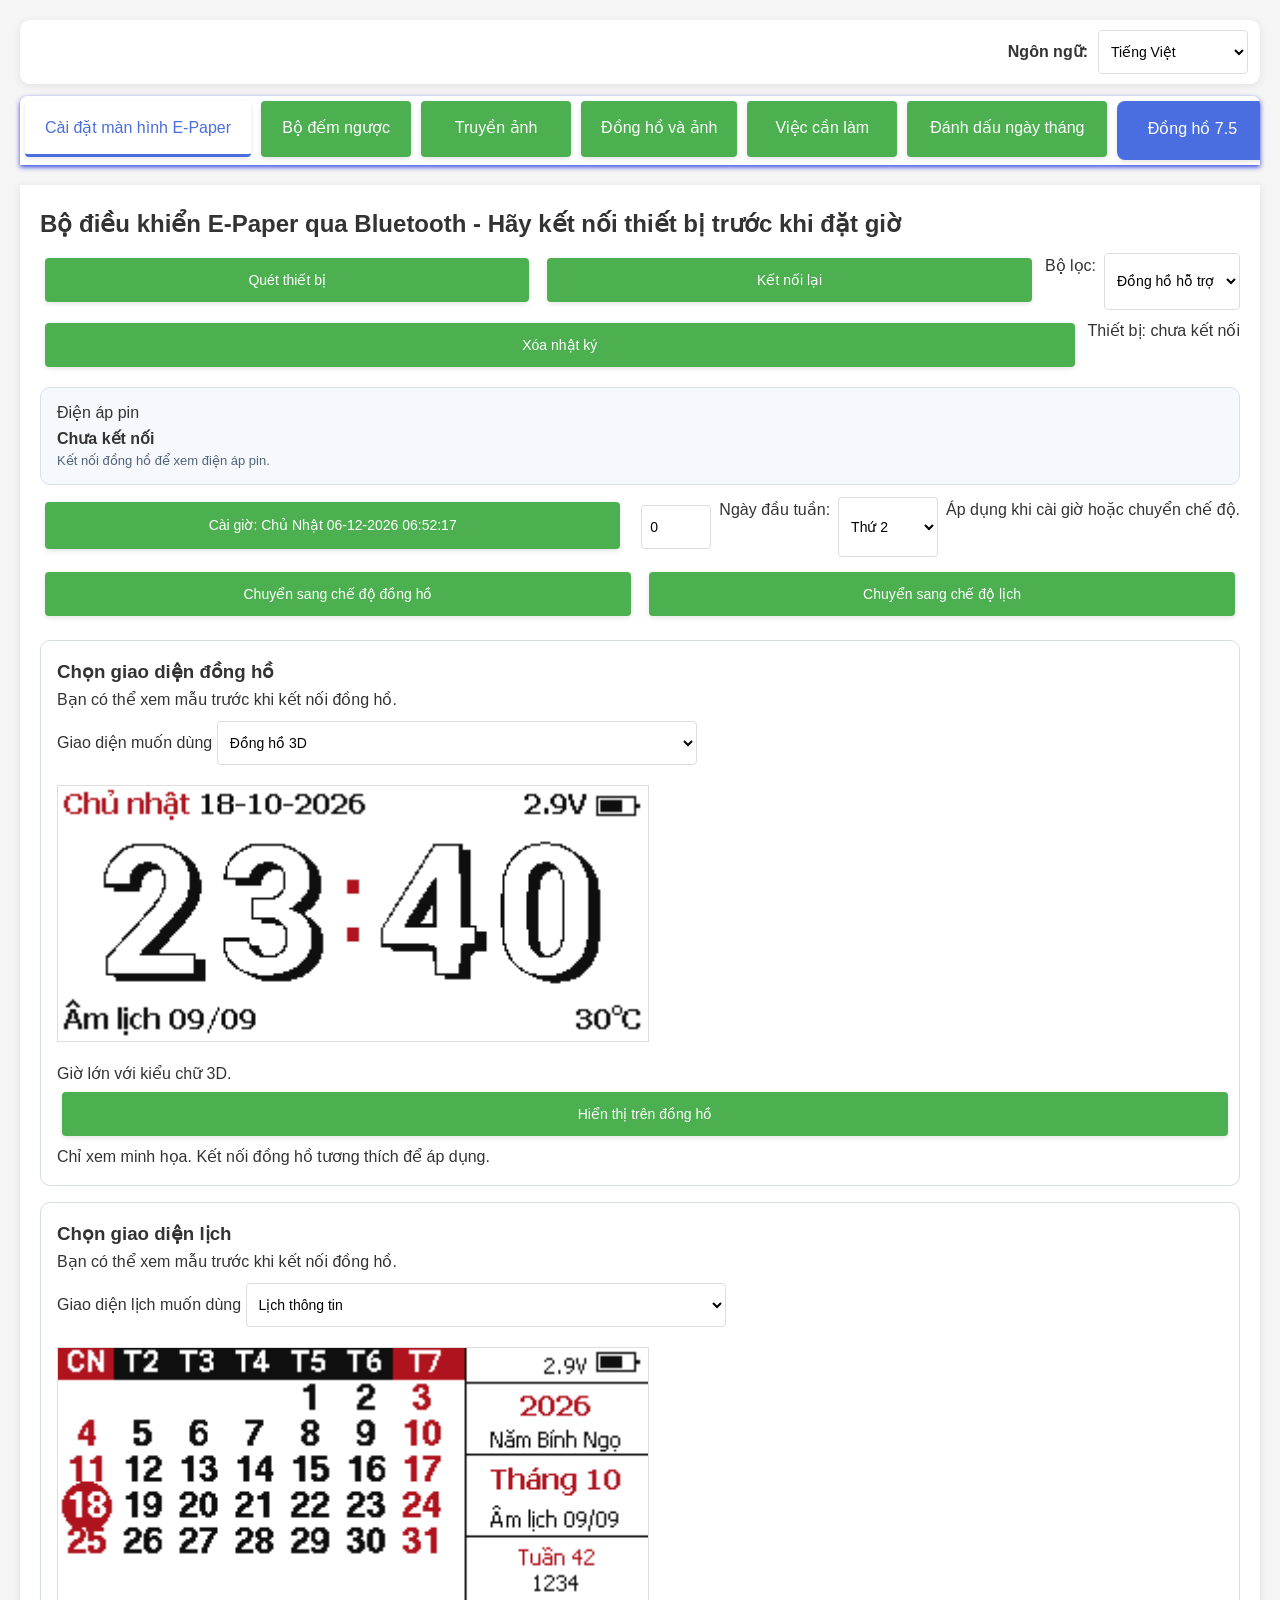
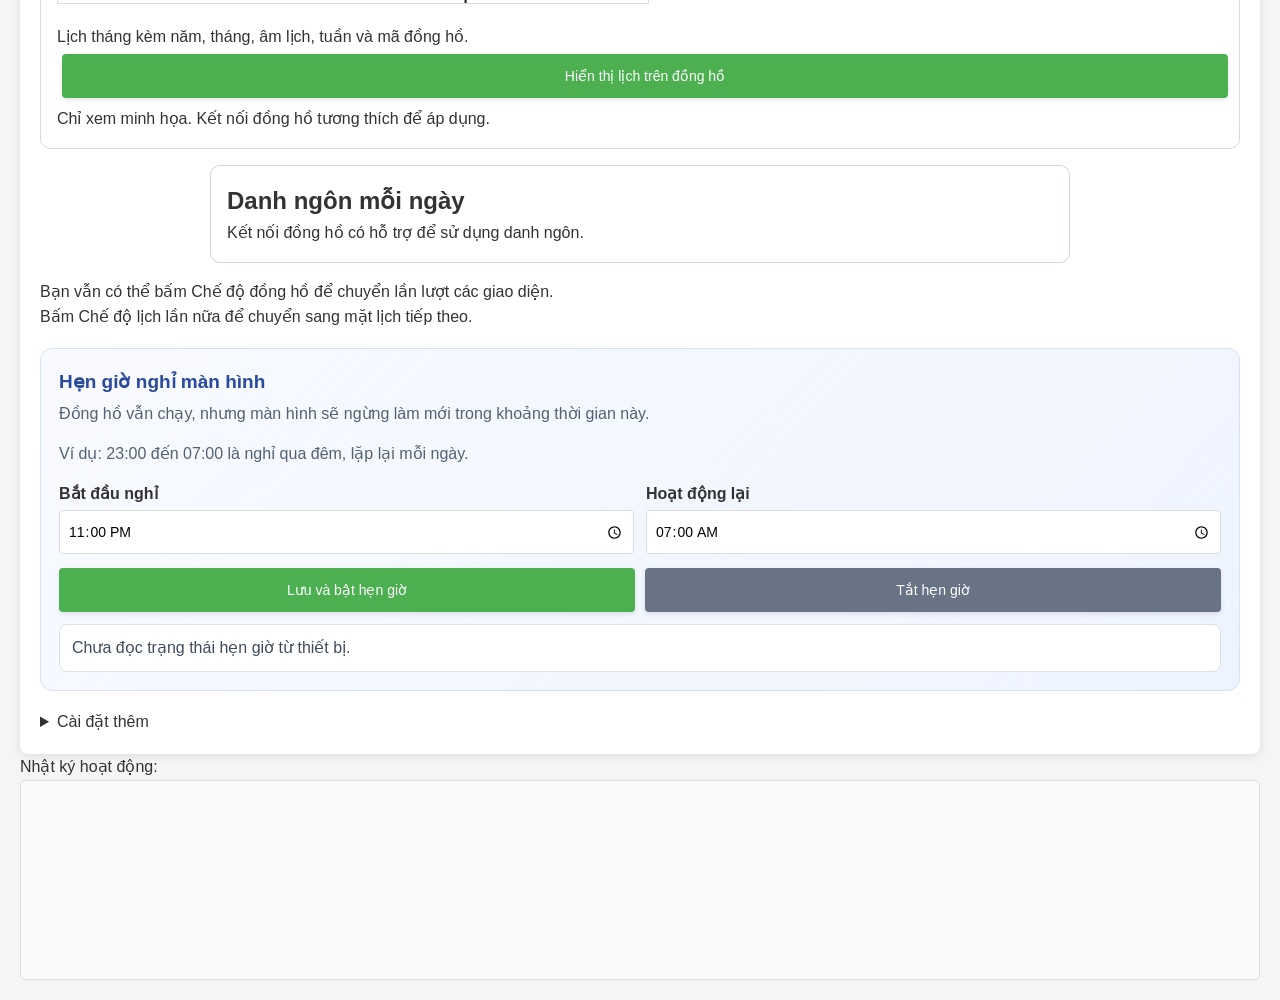
==== index.html @ 5a9c43d0 "Add files via upload" ====
<!DOCTYPE html>
<html lang="vi">
<head>
    <meta charset="utf-8">
    <meta http-equiv="content-type" content="text/html; charset=utf-8">
    <meta name="viewport" content="width=device-width, initial-scale=1">
    <meta name="description" content="Kết nối và cài đặt đồng hồ mực điện tử: giờ, lịch, ảnh, ngày đánh dấu và cập nhật phần mềm.">
    <title>Thẻ mực điện tử - Điều khiển Bluetooth</title>
    <style>
        /* Base style reset */
        * {
            box-sizing: border-box;
            margin: 0;
            padding: 0;
        }

        [hidden] {
            display: none !important;
        }

        body {
            font-family: -apple-system, BlinkMacSystemFont, "Segoe UI", Roboto, Helvetica, Arial, sans-serif;
            line-height: 1.6;
            color: #333;
            background-color: #f5f5f5;
            padding: 10px;
            max-width: 100%;
            overflow-x: hidden;
        }

        /* Tab styles */
        .tabs-container {
            margin-bottom: 20px;
        }

        .tab-buttons {
            display: flex;
            background-color: #fff;
            border-radius: 8px 8px 0 0;
            overflow-x: auto;
            overflow-y: hidden;
            box-shadow: 0 2px 5px hwb(234 5% 13% / 0.843);
            scrollbar-width: thin;
        }

        .tab-button {
            flex: 0 0 auto;
            width: auto;
            padding: 15px 20px;
            text-align: center;
          
            border: none;
            border-bottom: 3px solid transparent;
            font-size: 16px;
            font-weight: 500;
            cursor: pointer;
            transition: all 0.3s;
            white-space: nowrap;
            min-width: 150px;
        }

        .tab-button:hover {
            background-color: #e0e0e0;
        }

        .clock75-direct-link {
            display: inline-flex;
            align-items: center;
            justify-content: center;
            text-decoration: none;
            background-color: #4a6ee0;
            color: white;
            margin: 5px;
            border-radius: 8px;
            min-height: 44px;
            box-sizing: border-box;
            box-shadow: 0 2px 5px rgba(0,0,0,0.1);
        }

        .clock75-direct-link:hover,
        .clock75-direct-link:focus-visible {
            background-color: #3a5ecf;
            color: white;
        }

        .tab-button.active {
            background-color: #fff;
            border-bottom: 3px solid #4a6ee0;
            color: #4a6ee0;
        }

        .tab-content {
            display: none;
            background-color: white;
            border-radius: 0 0 8px 8px;
            padding: 20px;
            box-shadow: 0 2px 8px rgba(0,0,0,0.1);
            animation: fadeIn 0.3s ease-in;
        }

        .tab-content.active {
            display: block;
        }

        @keyframes fadeIn {
            from { opacity: 0; }
            to { opacity: 1; }
        }

        /* Button style optimization */
        button {
            background-color: #4a6ee0;
            color: white;
            border: none;
            padding: 12px 16px;
            margin: 5px;
            border-radius: 8px;
            font-size: 16px;
            font-weight: 500;
            cursor: pointer;
            transition: all 0.2s;
            min-height: 44px; /* Touch friendly */
            flex: 1 1 auto;
            box-shadow: 0 2px 5px rgba(0,0,0,0.1);
        }

        button:hover {
            background-color: #3a5ecf;
            transform: translateY(-2px);
        }

        button:active {
            transform: translateY(0);
        }

        /* Button group layout */
        .button-group {
            max-width: 100%;
            min-width: 100%;
            display: flex;
            flex-wrap: wrap;
            margin: 10px 0;
            gap: 8px;
        }

        .button-group button {
            flex: 1 1 calc(50% - 10px);
            min-width: 120px;
        }

        .sleep-panel {
            margin: 18px 0;
            padding: 18px;
            border: 1px solid #d7e0f5;
            border-radius: 12px;
            background: linear-gradient(135deg, #f8faff 0%, #eef4ff 100%);
        }

        .sleep-panel h3 {
            margin-bottom: 4px;
            color: #294b9b;
            font-size: 19px;
        }

        .sleep-panel > p {
            margin-bottom: 14px;
            color: #526174;
        }

        .sleep-time-grid {
            display: grid;
            grid-template-columns: repeat(2, minmax(160px, 1fr));
            gap: 12px;
        }

        .sleep-time-grid label {
            display: flex;
            flex-direction: column;
            gap: 4px;
            font-weight: 600;
        }

        .sleep-time-grid input[type="time"],
        .sleep-time-grid select {
            margin: 0;
        }

        .sleep-capability-note {
            margin: 12px 0 0;
            padding: 10px 12px;
            border: 1px solid #e4bd68;
            border-radius: 8px;
            background: #fff8e7;
            color: #72500b;
            font-weight: 600;
        }

        .sleep-actions {
            display: grid;
            grid-template-columns: repeat(2, minmax(160px, 1fr));
            gap: 10px;
            margin-top: 14px;
        }

        .sleep-actions button {
            width: 100%;
            margin: 0;
        }

        .sleep-disable-button {
            background-color: #687386;
        }

        .sleep-disable-button:hover {
            background-color: #566071;
        }

        .sleep-status {
            margin-top: 12px;
            padding: 10px 12px;
            border-radius: 8px;
            background: #ffffff;
            border: 1px solid #dce3ee;
            color: #3f4b5c;
            font-weight: 500;
        }

        .sleep-status.success {
            border-color: #8bc99a;
            background: #eefaf1;
            color: #206b32;
        }

        .sleep-status.error {
            border-color: #e3a3a3;
            background: #fff2f2;
            color: #9a2929;
        }

        /* Form element optimization */
        input, select {
            width: 100%;
            padding: 12px;
            margin: 8px 0;
            border: 1px solid #ddd;
            border-radius: 8px;
            font-size: 16px;
            background-color: white;
            min-height: 44px; /* Touch friendly */
        }

        input[type="number"] {
            width: auto;
            min-width: 70px;
        }

        /* Main content area */
        .input-section, .preview-section {
            background-color: white;
            padding: 15px;
            border-radius: 10px;
            box-shadow: 0 2px 8px rgba(0,0,0,0.1);
        }

        .section-title {
            font-size: 18px;
            font-weight: 600;
            margin-bottom: 15px;
            display: flex;
            align-items: center;
            gap: 8px;
        }

        .input-group {
            margin-bottom: 15px;
        }

        .input-group label {
            display: block;
            margin-bottom: 5px;
            font-weight: 500;
        }

        /* Canvas area optimization */
        #canvas-box {
            position: relative;
            width: 100%;
            margin: 15px 0;
        }

        #canvas {
            width: auto;
            max-width: 800px;
             min-width: 600px;
            height: auto;
            border: 2px solid #ddd;
            border-radius: 8px;
            background-color: white;
            touch-action: manipulation;
            display: block;
            margin: 0 auto; /* Key - horizontal centering */
        }

        .log-box {
            margin-top: 15px;
        }
        
        #log {
            height: 200px;
            overflow-y: auto;
            background-color: #f9f9f9;
            border: 1px solid #ddd;
            border-radius: 5px;
            padding: 10px;
            font-family: monospace;
            font-size: 12px;
        }

        /* Image adjustment control area */
        .image-adjustments {
           max-width: 100%;
            min-width: 100%;
            background-color: white;
            padding: 15px;
            border-radius: 10px;
            margin: 10px 0;
            box-shadow: 0 2px 8px rgba(0,0,0,0.1);
        }

      .preview-container {
    display: flex;
    flex-direction: column;
    align-items: center;
    gap: 10px;
    width: 100%;
}

.preview-canvas-wrapper {
    width: 90%;
    max-width: 800px;
    margin: 0 auto;
    text-align: center;
}

#previewCanvas {
    width: 100%;
    height: auto;
    display: inline-block;
    border: 1px solid #ddd;
    border-radius: 8px;
    background-color: white;
    box-shadow: 0 2px 5px rgba(0,0,0,0.1);
}
  .canvas-container {
            background: white;
            width:  auto;
            border: 2px solid #494747;
            min-width:  auto;
            max-width:  auto;
            min-height: auto;
            max-height: auto;
            padding: 10px;
            border-radius: 8px;
            box-shadow: 0 2px 8px rgba(0,0,0,0.1);
        }
        /* Responsive design */
        @media (min-width: 768px) {
            .main-content {
                flex-direction: row;
            }
            
            .input-section {
                flex: 1;
            }
            
            .preview-section {
                flex: 1;
            }
            
            .button-group button {
                flex: 1 1 calc(33.333% - 10px);
            }
        }

        @media (max-width: 480px) {
            body {
                padding: 5px;
            }
            
            button {
                padding: 10px 12px;
                font-size: 14px;
            }
            
            .button-group button {
                flex: 1 1 100%;
            }
            
            .tab-button {
                padding: 10px 5px;
                font-size: 14px;
            }

            .sleep-time-grid,
            .sleep-actions {
                grid-template-columns: 1fr;
            }
        }

        /* Special button styles */
        #generateBtn {
            background-color: #28a745;
        }

        #generateBtn:hover {
            background-color: #218838;
        }

        .copy-btn {
            background-color: #6c757d;
        }

        .copy-btn:hover {
            background-color: #5a6268;
        }

        /* Element designer module styles */
        .editor-container {
            display: flex;
            gap: 20px;
            max-width: 100%;
            margin: 0 auto;
        }
        .control-panel {
            width: 280px;
            background: white;
            padding: 15px;
            border-radius: 8px;
            box-shadow: 0 2px 8px rgba(0,0,0,0.1);
            overflow-y: auto;
            max-height: 600px;
        }
        .canvas-container {
            flex: 1;
            background: white;
            padding: 10px;
            border-radius: 8px;
            box-shadow: 0 2px 8px rgba(0,0,0,0.1);
        }
        #canvas-editor {
            width: 100%;
            height: 400px;
            border: 1px solid #ccc;
            background-color: white;
            touch-action: none;
        }
        .control-group {
            margin-bottom: 15px;
            padding-bottom: 10px;
            border-bottom: 1px solid #eee;
        }
        .control-group:last-child {
            border-bottom: none;
        }
        .control-group h3 {
            font-size: 16px;
            margin-bottom: 8px;
            color: #333;
        }
        .sleep-confirm-overlay[hidden] { display: none; }
        .sleep-confirm-overlay {
            position: fixed; inset: 0; z-index: 10000;
            display: flex; align-items: center; justify-content: center;
            padding: 18px; background: rgba(15, 23, 42, 0.55);
        }
        .sleep-confirm-card {
            box-sizing: border-box; width: 100%; max-width: 380px;
            padding: 24px; border-radius: 14px; background: #fff;
            color: #1f2937; box-shadow: 0 16px 48px rgba(0, 0, 0, 0.25);
        }
        .sleep-confirm-card h3 { margin: 0 0 16px; }
        .sleep-confirm-time { display: flex; justify-content: space-between; margin: 12px 0; }
        .sleep-confirm-time strong { font-size: 24px; font-variant-numeric: tabular-nums; }
        .sleep-confirm-actions { display: flex; gap: 10px; margin-top: 20px; }
        .sleep-confirm-actions button { flex: 1; margin: 0; min-height: 44px; }
        #sleep-confirm-cancel { background: #64748b; }
    </style>

<style>
        * {
            margin: 0;
            padding: 0;
            box-sizing: border-box;
            font-family: Arial, sans-serif;
        }
        body {
            padding: 20px;
            background-color: #f5f5f5;
        }
        .editor-container {
            display: flex;
            gap: 20px;
            max-width: 900px;
            margin: 0 auto;
        }
        .control-panel {
            width: 280px;
            background: white;
            padding: 15px;
            border-radius: 8px;
            box-shadow: 0 2px 8px rgba(0,0,0,0.1);
            overflow-y: auto;
            max-height: 600px;
        }
        .canvas-container {
            background: white;
            padding: 10px;
            border-radius: 8px;
            box-shadow: 0 2px 8px rgba(0,0,0,0.1);
        }
       
        .control-group {
            margin-bottom: 15px;
            padding-bottom: 10px;
            border-bottom: 1px solid #eee;
        }
        .control-group:last-child {
            border-bottom: none;
        }
        .control-group h3 {
            font-size: 16px;
            margin-bottom: 8px;
            color: #333;
        }
        button, select, input, textarea {
            width: 100%;
            padding: 8px;
            margin-bottom: 8px;
            border: 1px solid #ddd;
            border-radius: 4px;
            font-size: 14px;
        }
        textarea {
            height: 60px;
            resize: none;
        }
        button {
            background-color: #4CAF50;
            color: white;
            border: none;
            cursor: pointer;
            transition: background-color 0.3s;
        }
        button:hover {
            background-color: #45a049;
        }
        button.secondary {
            background-color: #2196F3;
        }
        button.secondary:hover {
            background-color: #1976D2;
        }
        button.danger {
            background-color: #f44336;
        }
        button.danger:hover {
            background-color: #d32f2f;
        }
        .color-palette {
            display: flex;
            flex-wrap: wrap;
            gap: 5px;
            margin-bottom: 10px;
        }
        .color-option {
            width: 25px;
            height: 25px;
            border-radius: 50%;
            cursor: pointer;
            border: 2px solid transparent;
            transition: transform 0.2s;
        }
        .color-option:hover {
            transform: scale(1.1);
        }
        .color-option.selected {
            border-color: #333;
            transform: scale(1.1);
        }
        .position-controls {
            display: flex;
            gap: 5px;
        }
        .position-controls button {
            flex: 1;
            padding: 5px;
        }
        /* Background/image template preview */
        .template-preview {
            display: flex;
            flex-wrap: wrap;
            gap: 8px;
            margin-top: 8px;
            margin-bottom: 8px;
        }
        .template-item {
            width: 50px;
            height: 40px;
            border: 2px solid transparent;
            border-radius: 4px;
            cursor: pointer;
            overflow: hidden;
            position: relative;
            transition: transform 0.2s;
        }
        .template-item:hover {
            transform: scale(1.05);
        }
        .template-item.selected {
            border-color: #4CAF50;
        }
        .template-item img {
            width: 100%;
            height: 100%;
            object-fit: contain;
        }
        /* Text style controls */
        .text-style {
            display: flex;
            gap: 5px;
            margin-bottom: 8px;
        }
        .text-style button {
            padding: 4px;
            flex: 1;
            margin-bottom: 0;
        }
        /* Upload button styles */
        .upload-btn {
            position: relative;
            overflow: hidden;
        }
        .upload-btn input {
            position: absolute;
            top: 0;
            left: 0;
            width: 100%;
            height: 100%;
            opacity: 0;
            cursor: pointer;
        }
        /* Preview delete button */
        .preview-remove {
            position: absolute;
            top: 2px;
            right: 2px;
            width: 16px;
            height: 16px;
            background: rgba(255,0,0,0.8);
            color: white;
            border-radius: 50%;
            font-size: 10px;
            display: flex;
            align-items: center;
            justify-content: center;
            cursor: pointer;
            display: none;
            z-index: 10;
        }
        .template-item:hover .preview-remove {
            display: flex;
        }
        /* Size adjustment controls */
        .size-controls {
            margin-top: 8px;
            display: none;
        }
        .size-controls.show {
            display: block;
        }
        .size-inputs {
            display: flex;
            gap: 8px;
            margin-bottom: 8px;
        }
        .size-inputs input {
            flex: 1;
            padding: 6px;
        }
        /* QR code generation controls */
        .qrcode-controls {
            margin-top: 10px;
            padding-top: 10px;
            border-top: 1px solid #eee;
        }
        .qrcode-controls textarea {
            height: 80px;
            margin-bottom: 8px;
        }
        /* Element action buttons */
        .element-actions {
            display: flex;
            gap: 5px;
            margin-bottom: 8px;
        }
        .element-actions button {
            flex: 1;
            padding: 6px;
            font-size: 12px;
        }
        /* Shape parameter controls */
        .shape-params {
            display: none;
            gap: 5px;
            margin-bottom: 8px;
        }
        .shape-params.show {
            display: flex;
        }
        .shape-params input {
            flex: 1;
            padding: 6px;
        }
        .icon-preview {
            font-size: 24px;
            text-align: center;
            margin: 5px 0;
        }
        /* Icon asset container */
        .icon-materials-container {
            max-height: 200px;
            overflow-y: auto;
            padding: 5px;
            border: 1px solid #eee;
            border-radius: 4px;
            margin-bottom: 10px;
        }
        /* Rotation controls */
        .rotate-controls {
            display: flex;
            align-items: center;
            gap: 8px;
            margin-bottom: 8px;
        }
        .rotate-controls input {
            flex: 2;
        }
        .rotate-controls button {
            flex: 1;
        }
        /* Background color selection */
        .bg-color-selector {
            display: flex;
            align-items: center;
            gap: 8px;
            margin-bottom: 8px;
        }
        .bg-color-picker {
            width: 40px;
            height: 30px;
            border: 1px solid #ddd;
            border-radius: 4px;
            cursor: pointer;
            padding: 2px;
        }
        .bg-color-value {
            flex: 1;
            font-size: 12px;
        }
        /* Local image icon */
        .local-image-btn {
            background-color: #9c27b0;
        }
        .local-image-btn:hover {
            background-color: #7b1fa2;
        }

        .language-toolbar {
            display: flex;
            justify-content: flex-end;
            align-items: center;
            gap: 10px;
            margin-bottom: 12px;
            padding: 10px 12px;
            background: #ffffff;
            border-radius: 10px;
            box-shadow: 0 2px 8px rgba(0,0,0,0.08);
        }

        .language-toolbar label {
            font-weight: 600;
            color: #333;
            white-space: nowrap;
        }

        .language-toolbar select {
            width: auto;
            min-width: 150px;
            margin: 0;
        }

        .quick-editor-tools {
            margin: 12px 0;
            padding: 10px;
            border: 1px solid #d8dde5;
            border-radius: 8px;
            background: #f8fafc;
        }

        .quick-tool-buttons,
        .quick-tool-options {
            display: flex;
            align-items: center;
            flex-wrap: wrap;
            gap: 7px;
        }

        .quick-tool-button {
            width: 38px;
            height: 38px;
            padding: 0;
            display: inline-flex;
            align-items: center;
            justify-content: center;
            border: 1px solid #cfd6df;
            border-radius: 5px;
            background: #fff;
            color: #111827;
            font-size: 20px;
            cursor: pointer;
        }

        .quick-tool-button:hover {
            background: #eef2f7;
        }

        .quick-tool-button.active {
            color: #fff;
            background: #2563eb;
            border-color: #1d4ed8;
        }

        .quick-tool-button:disabled {
            opacity: 0.4;
            cursor: default;
        }

        .quick-tool-options {
            margin-top: 9px;
            padding-top: 9px;
            border-top: 1px solid #d8dde5;
        }

        .quick-tool-options[hidden] {
            display: none;
        }

        .quick-tool-options input,
        .quick-tool-options select,
        .quick-tool-options textarea {
            width: auto;
            margin: 0;
        }

        .quick-tool-options textarea {
            min-width: 220px;
        }

        #quick-editor-status,
        #clock-quick-editor-status {
            margin-top: 8px;
            color: #475569;
            font-size: 13px;
        }

        #canvas.quick-editor-active,
        #clock-image-canvas.quick-editor-active {
            cursor: crosshair;
            touch-action: none;
        }

        #tab-dfu {
            max-width: 760px;
            margin: 0 auto;
        }

        .dfu-card {
            padding: 18px;
            border: 1px solid #dbe3ec;
            border-radius: 12px;
            background: #fff;
        }

        .dfu-card h3 {
            margin-bottom: 8px;
            color: #1f2937;
        }

        .dfu-note,
        .dfu-warning {
            margin: 12px 0;
            padding: 11px 13px;
            border-radius: 9px;
        }

        .dfu-note {
            color: #1e3a5f;
            background: #eaf3ff;
            border: 1px solid #b9d7ff;
        }

        .dfu-warning {
            color: #7c2d12;
            background: #fff7ed;
            border: 1px solid #fdba74;
        }

        .dfu-file-row {
            display: grid;
            gap: 8px;
            margin: 14px 0;
        }

        #dfu-file {
            width: 100%;
            padding: 10px;
            border: 1px solid #cbd5e1;
            border-radius: 8px;
            background: #f8fafc;
        }

        #dfu-package-info,
        #dfu-status {
            min-height: 24px;
            overflow-wrap: anywhere;
        }

        #dfu-progress {
            width: 100%;
            height: 20px;
            margin: 12px 0 5px;
        }

        #dfu-start-button {
            width: 100%;
            min-height: 48px;
            margin: 5px 0;
            font-size: 16px;
            font-weight: 700;
        }

        .dfu-secondary-actions {
            display: grid;
            grid-template-columns: repeat(2, minmax(0, 1fr));
            gap: 10px;
            margin-top: 8px;
        }

        .dfu-secondary-actions button {
            width: 100%;
            min-height: 44px;
            margin: 0;
            background: #64748b;
        }

        @media (max-width: 560px) {
            .dfu-secondary-actions {
                grid-template-columns: 1fr;
            }
        }

        #dfu-log {
            width: 100%;
            min-height: 130px;
            margin-top: 8px;
            padding: 10px;
            border: 1px solid #cbd5e1;
            border-radius: 8px;
            color: #334155;
            background: #f8fafc;
            resize: vertical;
        }
    </style>

    <!-- dithering.js not in repo -->
    <!-- utils.js not in repo -->
</head>

<body>
    <div class="language-toolbar">
        <label for="language-selector">Language:</label>
        <select id="language-selector" aria-label="Language selector">
            <option value="vi">Tiếng Việt</option>
            <option value="en">English</option>
        </select>
    </div>

    <script src="website-en-1.js?v=904fa24bcf58"></script>
    <script src="website-en-2.js?v=912dc4029ee7"></script>
    <script src="website-en-3.js?v=34d64829e8a5"></script>
    <script src="website-en-clock-album.js?v=6165-75-albums"></script>
    <script src="website-i18n.js?v=61.80"></script>
    <script src="clock-image-processing.js?v=5.9.7"></script>
    <script src="shared-battery.js?v=5.9.7"></script>
    <script>
        const APP_TRANSLATIONS = {
            vi: {
                "E-Paper Tag - Bluetooth Controller": "Thẻ mực điện tử - Điều khiển Bluetooth",
                "Language selector": "Bộ chọn ngôn ngữ",
                "Language:": "Ngôn ngữ:",
                "E-Paper Settings": "Cài đặt màn hình E-Paper",
                "Battery voltage": "Điện áp pin",
                "Not connected": "Chưa kết nối",
                "Not reported by this clock.": "Đồng hồ chưa gửi điện áp.",
                "Voltage appears when the clock sends a measurement.": "Điện áp sẽ hiện khi đồng hồ gửi số đo.",
                "Measured by the connected clock.": "Số đo do đồng hồ đang kết nối gửi về.",
                "Connect a clock to view its battery voltage.": "Kết nối đồng hồ để xem điện áp pin.",
                "Countdown Module": "Bộ đếm ngược",
                "Image Transfer": "Truyền ảnh",
                "Template Designer": "Thiết kế mẫu",
                "E-Paper Bluetooth Controller - Connect device first before setting clock": "Bộ điều khiển E-Paper qua Bluetooth - Hãy kết nối thiết bị trước khi đặt giờ",
                "Scan Devices": "Quét thiết bị",
                "Reconnect": "Kết nối lại",
                "Clear Logs": "Xóa nhật ký",
                "Device: not connected": "Thiết bị: chưa kết nối",
                "Set Time:": "Cài giờ:",
                "Switch to Clock Mode": "Chuyển sang chế độ đồng hồ",
                "Switch to Calendar Mode": "Chuyển sang chế độ lịch",
                "Toggle Clock Color": "Đổi màu đồng hồ",
                "Set Image Mode": "Chuyển sang chế độ ảnh",
                "Toggle B&W Color Inversion": "Đảo màu đen/trắng",
                "Rotate Screen 180 deg": "Xoay màn hình 180 độ",
                "Set Partial Refresh Calibration (also command input)": "Cài hiệu chỉnh làm mới cục bộ (kiêm ô nhập lệnh)",
                "(No response? Click) Refresh": "(Không phản hồi? Bấm) Làm mới",
                "Send AA": "Gửi AA",
                "Send AB": "Gửi AB",
                "Start Hour:": "Giờ bắt đầu:",
                "End Hour:": "Giờ kết thúc:",
                "Enable Sleep (no refresh during white screen interval)": "Bật ngủ (không làm mới trong khoảng màn hình trắng)",
                "Disable Sleep (screen refreshes during white screen hours)Power Save + Repair)": "Tắt ngủ (màn hình vẫn làm mới trong giờ màn hình trắng - tiết kiệm pin + sửa lỗi)",
                "Screen sleep schedule": "Hẹn giờ nghỉ màn hình",
                "The clock keeps running, but the display stops refreshing during this period.": "Đồng hồ vẫn chạy, nhưng màn hình sẽ ngừng làm mới trong khoảng thời gian này.",
                "Sleep from": "Bắt đầu nghỉ",
                "Wake at": "Hoạt động lại",
                "Save and enable": "Lưu và bật hẹn giờ",
                "Confirm sleep schedule": "Xác nhận hẹn giờ",
                "Sleep time": "Giờ nghỉ",
                "Wake time": "Giờ bật lại",
                "Repeats every day.": "Lặp lại mỗi ngày.",
                "Wake time is on the following day.": "Giờ bật lại vào ngày hôm sau.",
                "Confirm": "Xác nhận",
                "Cancel": "Hủy bỏ",
                "Disable schedule": "Tắt hẹn giờ",
                "Sleep schedule has not been read yet.": "Chưa đọc trạng thái hẹn giờ từ thiết bị.",
                "Connect the device before changing the sleep schedule.": "Hãy kết nối thiết bị trước khi thay đổi hẹn giờ ngủ.",
                "Start and wake times must be different.": "Giờ bắt đầu và giờ hoạt động lại phải khác nhau.",
                "Sleep schedule saved.": "Đã lưu và bật hẹn giờ ngủ.",
                "Sleep schedule disabled.": "Đã tắt hẹn giờ ngủ.",
                "Sleep schedule is enabled.": "Hẹn giờ ngủ đang bật.",
                "Sleep schedule error:": "Lỗi hẹn giờ ngủ:",
                "Reading sleep schedule...": "Đang đọc lịch ngủ từ thiết bị…",
                "Saving sleep schedule...": "Đang lưu lịch ngủ, vui lòng chờ thiết bị xác nhận…",
                "This firmware has not confirmed sleep schedule support. Install CE 2.9 v18.4 to use it.": "Đồng hồ chưa xác nhận hỗ trợ hẹn giờ ngủ. Hãy kết nối lại và thử; nếu vẫn không được, vui lòng liên hệ hỗ trợ.",
                "The device could not save the schedule. Wait a few seconds and try again.": "Thiết bị chưa lưu được lịch. Chờ vài giây rồi bấm lưu lại.",
                "Enter both sleep and wake times.": "Bạn hãy nhập đủ giờ bắt đầu ngủ và giờ thức dậy.",
                "Example: 23:00 to 07:00 pauses the display overnight, every day.": "Ví dụ: 23:00 đến 07:00 là nghỉ qua đêm, lặp lại mỗi ngày.",
                "Extra settings": "Cài đặt thêm",
                "The device did not confirm these times. Please reconnect and read the schedule again.": "Thiết bị chưa xác nhận đúng giờ đã chọn. Bạn hãy kết nối lại để đọc lịch.",
                "DA14585: schedule command sent, but this firmware does not confirm saving.": "Đã gửi lịch ngủ nhưng đồng hồ chưa xác nhận đã lưu. Hãy kết nối lại để kiểm tra.",
                "This DA14585 firmware only supports whole hours; minutes were ignored.": "Đồng hồ chỉ hỗ trợ giờ tròn; phần phút không được áp dụng.",
                "This DA14585 device supports whole-hour schedules only. Minutes are fixed at :00.": "Đồng hồ này chỉ hỗ trợ giờ tròn; phút được cố định là :00.",
                "2.13\" low-res clock parking sign - Enter number:": "Biển số/đồng hồ 2.13\" độ phân giải thấp - Nhập số:",
                "Set Number Display": "Cài hiển thị số",
                "Activate (not needed if display is working):": "Kích hoạt (không cần nếu màn hình đang hoạt động):",
                "Activate": "Kích hoạt",
                "Countdown Date Picker - Select to apply": "Chọn ngày đếm ngược - Chọn để áp dụng",
                "Select a date:": "Chọn ngày:",
                "Settings": "Cài đặt",
                "Input Settings": "Cài đặt nội dung",
                "Enter text (max 8 chars)": "Nhập chữ (tối đa 8 ký tự)",
                "Countdown Interface": "Giao diện đếm ngược",
                "Clock Countdown": "Đếm ngược dạng đồng hồ",
                "Clock Countdown Interface": "Giao diện đếm ngược dạng đồng hồ",
                "Font Selection (desktop only)": "Chọn phông chữ (chỉ máy tính)",
                "Font Size (50%-150%)": "Cỡ chữ (50%-150%)",
                "Adjust font display ratio. Too large may truncate characters": "Điều chỉnh tỷ lệ hiển thị chữ. Quá lớn có thể bị cắt ký tự",
                "Invert Colors": "Đảo màu",
                "Show Grid": "Hiện lưới",
                "Start Countdown": "Bắt đầu đếm ngược",
                "Stop Countdown": "Dừng đếm ngược",
                "Upload Image to Screen": "Tải ảnh lên màn hình",
                "Screen Size:": "Kích thước màn hình:",
                "4.2\" Transfer": "Truyền ảnh 4.2\"",
                "4.2\" Calendar Small": "Lịch nhỏ 4.2\"",
                "7.5\" Transfer": "Truyền ảnh 7.5\"",
                "7.5\" Calendar Small": "Lịch nhỏ 7.5\"",
                "2.9\" Transfer": "Truyền ảnh 2.9\"",
                "Dithering Algorithm:": "Thuật toán phối điểm:",
                "BWR No Dithering": "BWR không phối điểm",
                "BWR Floyd-Steinberg": "BWR Floyd-Steinberg",
                "BWR Atkinson": "BWR Atkinson",
                "BWR Bayer": "BWR Bayer",
                "BWR Stucki": "BWR Stucki",
                "BWR Jarvis-Judice-Ninke": "BWR Jarvis-Judice-Ninke",
                "No Dithering": "Không phối điểm",
                "Floyd-Steinberg": "Floyd-Steinberg",
                "Atkinson": "Atkinson",
                "Bayer": "Bayer",
                "Stucki": "Stucki",
                "Jarvis-Judice-Ninke": "Jarvis-Judice-Ninke",
                "Threshold (B&W mode):": "Ngưỡng (chế độ đen/trắng):",
                "Rotation:": "Xoay:",
                "0 deg": "0 độ",
                "Scale:": "Tỷ lệ:",
                "Reload": "Tải lại",
                "Stretch to Screen": "Kéo giãn vừa màn hình",
                "Fit to Screen": "Vừa màn hình",
                "Reset to 100%": "Đặt lại 100%",
                "Rotate CW 90 deg": "Xoay phải 90 độ",
                "Rotate CCW 90 deg": "Xoay trái 90 độ",
                "Reset Rotation": "Đặt lại xoay",
                "Quick image editing tools": "Công cụ chỉnh sửa nhanh trên ảnh",
                "Brush": "Bút vẽ",
                "Eraser": "Tẩy",
                "Add text": "Thêm chữ",
                "To-do item": "Việc cần làm",
                "Schedule / timetable": "Bảng lịch / thời khóa biểu",
                "Undo": "Hoàn tác",
                "Redo": "Làm lại",
                "Clear drawing": "Xóa nội dung đã vẽ",
                "Color:": "Màu:",
                "Black": "Đen",
                "Red": "Đỏ",
                "White": "Trắng",
                "Stroke width:": "Độ dày:",
                "Enter text": "Nhập chữ cần thêm",
                "Font:": "Font:",
                "Size:": "Cỡ:",
                "Add text, then click a position on the image": "Thêm chữ rồi bấm vị trí trên ảnh",
                "Enter a to-do item": "Nhập việc cần làm",
                "Add item, then click a position on the image": "Thêm ô việc rồi bấm vị trí trên ảnh",
                "Days:": "Số ngày:",
                "Rows:": "Số dòng:",
                "Font size:": "Cỡ chữ:",
                "Enter one cell per line": "Nhập nội dung từng ô, cách nhau bằng xuống dòng",
                "Create schedule": "Tạo bảng lịch",
                "Choose a tool to begin editing the image.": "Chọn một công cụ để bắt đầu chỉnh sửa ảnh.",
                "Drag on the image to draw.": "Giữ chuột hoặc chạm và kéo trên ảnh để vẽ.",
                "Drag to erase to white.": "Giữ chuột hoặc chạm và kéo để tẩy thành màu trắng.",
                "Enter text, click Add text, then click a position on the image.": "Nhập chữ, bấm nút Thêm chữ, sau đó bấm vị trí trên ảnh.",
                "Enter an item, click Add item, then click a position on the image.": "Nhập việc cần làm, bấm nút Thêm ô việc, sau đó bấm vị trí trên ảnh.",
                "Configure the table, then click Create schedule.": "Thiết lập bảng rồi bấm Tạo bảng lịch.",
                "Drawing cleared.": "Đã xóa nội dung vẽ nhanh.",
                "Enter text before choosing a position.": "Hãy nhập chữ trước khi chọn vị trí.",
                "Click the image where the text should be placed.": "Bấm vào vị trí muốn đặt chữ trên ảnh.",
                "Enter a to-do item first.": "Hãy nhập nội dung việc cần làm trước.",
                "Click the image where the item should be placed.": "Bấm vào vị trí muốn đặt ô việc trên ảnh.",
                "Content added. Continue editing or use Undo.": "Đã thêm nội dung. Bạn có thể tiếp tục hoặc dùng hoàn tác.",
                "Schedule created. Each input line fills cells from left to right.": "Đã tạo bảng lịch. Mỗi dòng nội dung được điền lần lượt từ trái sang phải.",
                "Period": "Tiết",
                "Image Adjustment": "Chỉnh ảnh",
                "Brightness:": "Độ sáng:",
                "Contrast:": "Độ tương phản:",
                "Saturation:": "Độ bão hòa:",
                "Diffusion Strength:": "Độ mạnh khuếch tán:",
                "ApplyImage Adjustment": "Áp dụng chỉnh ảnh",
                "Upload to Screen Now": "Tải lên màn hình ngay",
                "Set element width & height": "Cài chiều rộng & chiều cao phần tử",
                "ApplySize": "Áp dụng kích thước",
                "Rotate Element": "Xoay phần tử",
                "Apply": "Áp dụng",
                "Delete Element": "Xóa phần tử",
                "Copy Element": "Sao chép phần tử",
                "To Front": "Đưa lên trước",
                "To Back": "Đưa ra sau",
                "Add Element": "Thêm phần tử",
                "Image/Icon": "Ảnh/Biểu tượng",
                "Text": "Chữ",
                "Rectangle": "Hình chữ nhật",
                "Circle": "Hình tròn",
                "Triangle": "Tam giác",
                "Line": "Đường thẳng",
                "Star": "Ngôi sao",
                "Custom Text": "Chữ tùy chỉnh",
                "Select Color": "Chọn màu",
                "Bold": "Đậm",
                "Italic": "Nghiêng",
                "Underline": "Gạch chân",
                "Update Text": "Cập nhật chữ",
                "Move Up": "Di chuyển lên",
                "Move Left": "Di chuyển trái",
                "Move Down": "Di chuyển xuống",
                "Move Right": "Di chuyển phải",
                "GenerateQR Code": "Tạo mã QR",
                "Solid": "Màu đơn",
                "NoteMemo": "Ghi chú",
                "Namecard": "Danh thiếp",
                "Gradient1": "Chuyển màu 1",
                "Gradient2": "Chuyển màu 2",
                "Gradient3": "Chuyển màu 3",
                "Random": "Ngẫu nhiên",
                "ClassSchedule": "Thời khóa biểu",
                "Items": "Vật dụng",
                "Upload Background Image": "Tải ảnh nền lên",
                "Apply Background": "Áp dụng nền",
                "Upload Custom Icon": "Tải biểu tượng riêng",
                "Save Canvas as Image (can restore via background upload)": "Lưu khung vẽ thành ảnh (có thể khôi phục bằng tải ảnh nền)",
                "Clear All Canvas Elements": "Xóa toàn bộ phần tử trên khung vẽ",
                "Apply Template & Go to Transfer": "Áp dụng mẫu & sang phần truyền ảnh",
                "Log:": "Nhật ký:",
                "Click again to toggle clock faces on nRF52": "Bấm lại để đổi mặt đồng hồ trên nRF52",
                "Click to switch to calendar mode": "Bấm để chuyển sang chế độ lịch",
                "Click to toggle clock color": "Bấm để đổi màu đồng hồ",
                "DA14585 restores image mode; nRF52 opens Image Transfer for a new upload": "DA14585 khôi phục chế độ ảnh; nRF52 mở phần truyền ảnh để tải ảnh mới",
                "Click to set inverse color mode": "Bấm để bật/tắt chế độ đảo màu",
                "Click to flip screen mode": "Bấm để lật màn hình",
                "Calibrate red partial refresh (hex 01-0f). Disable red and calibrate black (10-f0). Higher = darker": "Hiệu chỉnh làm mới cục bộ màu đỏ (hex 01-0f). Tắt đỏ và chỉnh đen (10-f0). Số càng cao càng đậm",
                "Send command AA via RxTx": "Gửi lệnh AA qua RxTx",
                "Send command AB via RxTx": "Gửi lệnh AB qua RxTx",
                "Click to enable no-refresh during time interval": "Bấm để bật không làm mới trong khoảng thời gian",
                "Click to disable no-refresh during time interval": "Bấm để tắt không làm mới trong khoảng thời gian",
                "Number:": "Số:",
                "Enter activation code:": "Nhập mã kích hoạt:",
                "Days until": "Days until",
                "Enter 1-8 characters": "Nhập 1-8 ký tự",
                "Dithering algorithm": "Thuật toán phối điểm",
                "Width": "Rộng",
                "Height": "Cao",
                "Params1": "Tham số 1",
                "Params2": "Tham số 2",
                "Please enter textContent": "Vui lòng nhập nội dung chữ",
                "Please enter content to generateQR Code text/URL/contact info, etc.": "Nhập nội dung để tạo mã QR: văn bản/URL/liên hệ..."
                ,"Scanning...": "Đang quét...",
                "Connecting...": "Đang kết nối...",
                "Disconnect": "Ngắt kết nối",
                "Disconnected.": "Đã ngắt kết nối.",
                "Connection failed: ": "Kết nối thất bại: ",
                "Scan cancelled or failed: ": "Đã hủy quét hoặc quét thất bại: ",
                "Connecting: ": "Đang kết nối: ",
                "Device:": "Thiết bị:",
                "Detected protocol:": "Đã nhận dạng giao thức:",
                "Service unavailable. Is Bluetooth connected?": "Không có dịch vụ. Bluetooth đã kết nối chưa?",
                "Connect a device first.": "Hãy kết nối thiết bị trước.",
                "nRF52 Picture Mode is activated automatically after uploading a new image.": "Chế độ ảnh nRF52 sẽ tự bật sau khi tải ảnh mới lên.",
                "nRF52 image uploaded; Picture Mode is now active.": "Đã tải ảnh nRF52; chế độ ảnh đang hoạt động.",
                "Refresh screen": "Làm mới màn hình",
                "Starting image send mode:": "Bắt đầu gửi ảnh chế độ:",
                "size": "kích thước",
                "bytes": "byte",
                "Upload complete, time:": "Tải lên hoàn tất, thời gian:",
                "s": "giây",
                "Time set to: ": "Đã cài giờ: ",
                "Set no-refresh time period: ": "Đã cài khoảng không làm mới: ",
                "Week": "Thứ ",
                "Please select a countdown date": "Vui lòng chọn ngày đếm ngược",
                "Invalid countdown date": "Ngày đếm ngược không hợp lệ",
                "Countdown date must be between 2000 and 2099": "Ngày đếm ngược phải nằm trong khoảng 2000 đến 2099",
                "Please select an icon or generate QR code first!": "Vui lòng chọn biểu tượng hoặc tạo mã QR trước!",
                "Please select a text element first!": "Vui lòng chọn phần tử chữ trước!",
                "Please select a text element to edit!": "Vui lòng chọn phần tử chữ để sửa!",
                "Please select an element first!": "Vui lòng chọn một phần tử trước!"
            }
        };

        window.EpdWebsiteI18n.configure(APP_TRANSLATIONS.vi,window.EpdWebsiteEnglish);
        function getCurrentLanguage(){return window.EpdWebsiteI18n.current();}
        function translateText(text,lang=getCurrentLanguage()){return window.EpdWebsiteI18n.translate(text,lang);}
        function t(text){return translateText(text);}
        function applyLanguage(lang=getCurrentLanguage()){
            window.EpdWebsiteI18n.apply(lang);
            if(typeof updateTimeSetterLabel==='function')updateTimeSetterLabel();
        }

        document.addEventListener('DOMContentLoaded', () => {
            const selector = document.getElementById('language-selector');
            const initialLanguage = getCurrentLanguage();
            const supportedScreenProfiles = new Set([
                'da14585_2.13_212x104',
                'da14585_2.13_250x128',
                'da14585_4.2_400x300',
                'nrf52_2.13_250x128',
                'nrf52_2.9_296x128',
                'nrf52_4.2_400x300',
                'nrf52_4.2_400x300_bw1619',
                'nrf52_7.5_800x480'
            ]);
            document.querySelectorAll('#screen-size option').forEach(option => {
                if (!supportedScreenProfiles.has(option.value)) option.remove();
            });
            if (selector) {
                selector.value = initialLanguage;
                selector.addEventListener('change', event => applyLanguage(event.target.value));
            }
            applyLanguage(initialLanguage);

            window.EpdWebsiteI18n.observe();
        });
    </script>
   
    <div class="tabs-container">
        <div class="tab-buttons">
            <button class="tab-button active" data-tab="tab-settings">E-Paper Settings</button>
            <button class="tab-button" data-tab="tab-countdown">Countdown Module</button>
            <button class="tab-button" data-tab="tab-image">Image Transfer</button>
            <button id="clock-image-tab-button" class="tab-button" data-tab="tab-clock-image">Đồng hồ và ảnh</button>
            <button class="tab-button" data-tab="tab-vn-todo">Việc cần làm</button>
            <button class="tab-button" data-tab="tab-date-marks" style="min-width:200px">Đánh dấu ngày tháng</button>
            <a id="clock75-original-button" class="tab-button clock75-direct-link" href="clock75/html/index.html?v=61.82.2">Đồng hồ 7.5</a>
            <button id="dfu-tab-button" class="tab-button" data-tab="tab-dfu">Settings</button>
            <button class="tab-button" data-tab="tab-led-effects">Đèn / hiệu ứng</button>
        </div>
    </div>

   
    <div id="tab-settings" class="tab-content active">
        <h2>E-Paper Bluetooth Controller - Connect device first before setting clock</h2>
        
       
        <div class="button-group">
            <button id="connectbutton" type="button" onclick="preConnect();">Scan Devices</button>
            <button id="reconnectbutton" type="button" onclick="reConnect();">Reconnect</button>
            <label for="ble-scan-filter">Bộ lọc:</label>
            <select id="ble-scan-filter" style="width:auto; margin:0; max-width:100%;">
                <option value="supported">Đồng hồ hỗ trợ</option>
                <option value="nrf">NRF_EPD</option>
                <option value="dlg">DLG-CLOCK</option>
                <option value="all">Tất cả thiết bị</option>
            </select>
            <button type="button" onclick="document.getElementById('log').innerHTML = '';">Clear Logs</button>
            <span id="device-protocol">Device: not connected</span>
        </div>
        <div id="shared-battery" style="padding:12px 16px;margin:12px 0;border:1px solid #d8e1eb;border-radius:10px;background:#f5f8fc;">
            <div>Battery voltage</div>
            <strong id="shared-battery-value" role="status" aria-live="polite">Not connected</strong>
            <div id="shared-battery-hint" style="font-size:13px;color:#52637a;">Connect a clock to view its battery voltage.</div>
        </div>

        
        <div class="button-group">
            <button id="time-setter" onclick="setTime()">Set Time: </button> <br>
            <input type="number" max="24" min="0" id="hour-offset" value="0" style="width: 40px;">
            <label for="week-start-selector">Ngày đầu tuần:</label>
            <select id="week-start-selector" onchange="setWeekStartFromUi()" style="width:auto; margin:0;">
                <option value="1" selected>Thứ 2</option>
                <option value="0">Chủ Nhật</option>
            </select>
            <span id="week-start-status">Áp dụng khi cài giờ hoặc chuyển chế độ.</span>
        </div>

        <div class="button-group">
            <button type="button" onclick="switchDisplayMode(2)" title="Click again to toggle clock faces on nRF52">Switch to Clock Mode</button>
            <button type="button" onclick="switchDisplayMode(1)" title="Click to switch to calendar mode">Switch to Calendar Mode</button>
        </div>

        <section id="clock-face-panel" style="padding:16px;border:1px solid #d6dfd7;border-radius:10px;margin:16px 0" aria-labelledby="clock-face-title">
            <h3 id="clock-face-title">Chọn giao diện đồng hồ</h3>
            <p id="clock-face-availability" role="status" aria-live="polite">Kết nối đồng hồ để xem những giao diện phù hợp.</p>
            <div id="clock-face-controls" hidden>
                <label for="clock-face-select">Giao diện muốn dùng</label>
                <select id="clock-face-select" style="max-width:480px;width:100%"></select>
                <div><img id="clock-face-preview" alt="Hình minh họa giao diện đã chọn" width="592" height="256" style="max-width:100%;height:auto;border:1px solid #ddd;margin:12px 0;background:white"></div>
                <p id="clock-face-preview-status" role="status"></p>
                <p id="clock-face-description"></p>
                <button id="clock-face-apply" type="button">Hiển thị trên đồng hồ</button>
                <p id="clock-face-status" role="status" aria-live="polite"></p>
            </div>
        </section>
        <section id="calendar-face-panel" style="padding:16px;border:1px solid #d6dfd7;border-radius:10px;margin:16px 0" aria-labelledby="calendar-face-title">
            <h3 id="calendar-face-title">Chọn giao diện lịch</h3>
            <p id="calendar-face-availability" role="status" aria-live="polite">Kết nối đồng hồ để xem những giao diện lịch phù hợp.</p>
            <div id="calendar-face-controls" hidden>
                <label for="calendar-face-select">Giao diện lịch muốn dùng</label>
                <select id="calendar-face-select" style="max-width:480px;width:100%"></select>
                <div><img id="calendar-face-preview" alt="Hình minh họa giao diện lịch đã chọn" width="592" height="256" style="max-width:100%;height:auto;border:1px solid #ddd;margin:12px 0;background:white"></div>
                <p id="calendar-face-preview-status" role="status"></p>
                <p id="calendar-face-description"></p>
                <button id="calendar-face-apply" type="button">Hiển thị lịch trên đồng hồ</button>
                <p id="calendar-face-status" role="status" aria-live="polite"></p>
            </div>
        </section>
      <section style="max-width:860px;margin:16px auto;padding:16px;border:1px solid #ccd7d3;border-radius:10px" id="daily-quote-section">
        <h2>Danh ngôn mỗi ngày</h2>
        <p id="daily-quote-availability" role="status">Kết nối đồng hồ có hỗ trợ để sử dụng danh ngôn mỗi ngày.</p>
        <div id="daily-quote-controls" hidden>
          <p>Chọn bộ câu có sẵn, hoặc nhập nhiều câu riêng rồi lưu một lần.</p>
          <label><input type="checkbox" id="daily-quote-enable" checked style="width:auto"> Hiển thị danh ngôn dưới giờ</label>
          <div class="quote-source-choices"><button type="button" id="daily-quote-built-in" aria-pressed="false">100 câu có sẵn</button><button type="button" id="daily-quote-personal" aria-pressed="false">Câu riêng của tôi</button><button type="button" id="daily-quote-mixed" aria-pressed="false" disabled>Kết hợp cả hai</button></div>
          <p id="daily-quote-current" role="status">Kết nối để đọc lựa chọn đang dùng.</p>
          <p id="daily-quote-mixed-hint">Lưu ít nhất một câu riêng để dùng Kết hợp cả hai.</p>
          <div id="daily-quote-editor" hidden>
            <label for="daily-quote-bulk">Các câu của tôi — mỗi dòng một câu, tối đa 50 câu</label>
            <textarea id="daily-quote-bulk" rows="7" placeholder="Hôm nay sống tốt, ngày mai thêm vui.&#10;Mỗi ngày một niềm vui." style="width:100%;box-sizing:border-box;min-height:140px;resize:vertical;font-size:16px"></textarea>
            <p id="daily-quote-count">0 / 50 câu riêng</p>
            <canvas id="daily-quote-preview" width="168" height="38" style="width:min(100%,336px);image-rendering:pixelated;border:1px solid #ddd" aria-label="Xem trước câu đầu tiên"></canvas><p id="daily-quote-fit">Mỗi câu tự chia tối đa hai dòng trên đồng hồ.</p>
            <button type="button" id="daily-quote-save">Lưu và hiển thị câu riêng</button><button type="button" id="daily-quote-discard">Bỏ thay đổi</button>
          </div>
          <button type="button" id="daily-quote-recover" hidden>Dừng lưu</button>
          <progress id="daily-quote-progress" max="100" value="0" style="width:100%"></progress><p id="daily-quote-status" role="status" aria-live="polite">Chọn nội dung muốn hiển thị.</p>
        </div>
      </section>
      <style>#daily-quote-controls label{display:block;margin:10px 0 4px}#daily-quote-controls input[type=checkbox]{min-height:0;display:inline-block}#daily-quote-controls button{margin:5px 0}.quote-source-choices{display:grid;grid-template-columns:repeat(auto-fit,minmax(160px,1fr));gap:8px}.quote-source-choices button[aria-pressed=true]{outline:3px solid #235c32;outline-offset:1px}.quote-source-choices button:disabled{background:#c5cbd0;color:#42494d;cursor:not-allowed}#daily-quote-editor{padding:12px;border:1px solid #d4dfd9;border-radius:8px;background:#f6faf7}</style>

        <p>Bạn vẫn có thể bấm Chế độ đồng hồ để chuyển lần lượt các giao diện.</p>
        <p>Bấm Chế độ lịch lần nữa để chuyển sang mặt lịch tiếp theo.</p>
        <section class="sleep-panel" aria-labelledby="sleep-panel-title">
            <h3 id="sleep-panel-title">Screen sleep schedule</h3>
            <p>The clock keeps running, but the display stops refreshing during this period.</p>
            <p>Example: 23:00 to 07:00 pauses the display overnight, every day.</p>
            <div class="sleep-time-grid">
                <label id="sleep-start-label" for="sleep-start-time">
                    <span>Sleep from</span>
                    <input type="time" id="sleep-start-time" value="23:00" step="60">
                    <select id="sleep-start-hour" hidden disabled></select>
                </label>
                <label id="sleep-end-label" for="sleep-end-time">
                    <span>Wake at</span>
                    <input type="time" id="sleep-end-time" value="07:00" step="60">
                    <select id="sleep-end-hour" hidden disabled></select>
                </label>
            </div>
            <p id="sleep-schedule-capability-note" class="sleep-capability-note" role="note" hidden>This DA14585 device supports whole-hour schedules only. Minutes are fixed at :00.</p>
            <div class="sleep-actions">
                <button type="button" onclick="setSleepSchedule(true)">Save and enable</button>
                <button type="button" class="sleep-disable-button" onclick="setSleepSchedule(false)">Disable schedule</button>
            </div>
            <div id="sleep-schedule-status" class="sleep-status" role="status" aria-live="polite">Sleep schedule has not been read yet.</div>
        </section>
        <div id="sleep-confirm-overlay" class="sleep-confirm-overlay" hidden
             onclick="if (event.target === this) finishSleepConfirmation(false)">
            <div class="sleep-confirm-card" role="dialog" aria-modal="true"
                 aria-labelledby="sleep-confirm-title" aria-describedby="sleep-confirm-note">
                <h3 id="sleep-confirm-title">Confirm sleep schedule</h3>
                <div class="sleep-confirm-time"><span>Sleep time</span><strong id="sleep-confirm-start"></strong></div>
                <div class="sleep-confirm-time"><span>Wake time</span><strong id="sleep-confirm-end"></strong></div>
                <p id="sleep-confirm-note"></p>
                <div class="sleep-confirm-actions">
                    <button id="sleep-confirm-accept" type="button" onclick="finishSleepConfirmation(true)">Confirm</button>
                    <button id="sleep-confirm-cancel" type="button" onclick="finishSleepConfirmation(false)">Cancel</button>
                </div>
            </div>
        </div>
        <!-- <div class="button-group">
            Set LED Color<select id="led_color" title="Set LED Color">
                <option value='01'>Red</option>
                <option value='02'>Blue</option>
                <option value='03'>Green</option>
                <option value='04'>Purple</option>
                <option value='05'>Yellow</option>
                <option value='06'>Pink</option>
                <option value='07'>Cycle</option>
            </select>
            <label class="btn-action bg-emerald-600 text-white flex-1 sm:flex-auto ">Hour:</label>
            <input type="number" id="D_S_hour" value="0" min="0" max="23">
            <label class="btn-action bg-emerald-600 text-white flex-1 sm:flex-auto ">Minute:</label>
            <input type="number" id="D_S_min" value="0" min="0" max="59">
            <button type="button" onclick="triggerRxTxCmd_LED('e701')" title="Click to enable alarm">Enable Alarm</button>
            <button type="button" onclick="triggerRxTxCmd_LED('e700')" title="Click to disable alarm">Disable Alarm</button>
        </div> -->

        <details>
        <summary>Extra settings</summary>
        <div class="button-group">
            2.13" low-res clock parking sign - Enter number:<input type="text" id="CP" placeholder="Number:" value="">
            <button onclick="triggerEpdCHEPAI(document.getElementById('CP').value)">Set Number Display</button>
        </div>

        

        <div class="button-group">
            Activate (not needed if display is working):<input type="text" id="cmdJH" placeholder="Enter activation code:" value="">
            <button onclick="triggerEpdJH(document.getElementById('cmdJH').value)">Activate</button>
        </div>
        </details>
    </div>

   
    <div id="tab-countdown" class="tab-content">
        <style>
            #tab-countdown { max-width: 760px; margin: 0 auto; }
            #tab-countdown .date-picker-section,
            #tab-countdown .input-section { padding: 14px; border: 1px solid #dbe3ec; border-radius: 12px; background: #fff; }
            #tab-countdown .date-picker-section h2 { margin: 0 0 12px; color: #1f2937; }
            #tab-countdown .date-picker-container label,
            #tab-countdown .input-group label { display: block; margin-bottom: 7px; font-weight: 700; color: #334155; }
            #tab-countdown .date-picker-container input,
            #tab-countdown .input-group input { width: 100%; box-sizing: border-box; margin: 0; }
            #tab-countdown .main-content { display: block; }
            #tab-countdown .preview-container { margin-top: 14px; padding: 12px; border-radius: 12px; background: #eef2f7; text-align: center; }
            #previewCanvas { display: block; width: 100%; max-width: 500px; height: auto; margin: 0 auto; border: 1px solid #94a3b8; background: #fff; image-rendering: pixelated; }
            #countdownCharCount { float: right; color: #64748b; font-weight: 600; }
            #generateBtn, #copyBtn { display: inline-block; width: calc(50% - 8px); min-height: 48px; margin: 14px 4px 0; font-size: 16px; }
            #copyBtn { background: #64748b; }
            #countdownStatus { min-height: 22px; margin-top: 12px; color: #334155; font-weight: 600; text-align: center; }
            @media (max-width: 640px) { #generateBtn, #copyBtn { width: 100%; margin: 10px 0 0; } }
        </style>
         <section class="date-picker-section">
        <h2>Bộ đếm ngược</h2>
        <div class="date-picker-container">
            <label for="datePicker">Ngày đích</label>
            <input type="date" id="datePicker">

        </div>
    </section>

    <div class="main-content">
        <div class="input-section">
            <div class="section-title">Nội dung hiển thị</div>

            <div class="input-group">
                <label for="textInput">Nội dung trên màn hình <span id="countdownCharCount">0/16</span></label>
                <input type="text" id="textInput" maxlength="16" value="TET 2027" placeholder="Tối đa 16 ký tự">
            </div>
                        <div class="input-group" style="display:none">
                <label>Countdown Interface</label>
                <div style="padding: 0.9rem 1rem; border-radius: 14px; background: #f3f4f6; color: #374151; font-weight: 600;">Clock Countdown</div>
            </div>
            <div class="input-group" style="display:none">
                <label for="gridSizeSelect">Countdown Interface</label>
                <select id="gridSizeSelect">
                    <option value="16" selected>Clock Countdown Interface</option>
                </select>
                <div><span id="currentGridSize"></span></div>
            </div>
            <div class="input-group" style="display:none">
                <label for="fontFamily">Font Selection (desktop only)</label>
                <select id="fontFamily">
                    <option value="Arial">Arial</option>
                    <option value="SimSun" selected="">SimSun</option>
                    <option value="Microsoft YaHei">Microsoft YaHei</option>
                    <option value="SimHei">SimHei</option>
                    <option value="KaiTi">KaiTi</option>
                </select>
            </div>

            <div class="input-group" style="display:none">
                <label for="fontSizeSlider">Font Size (50%-150%)</label>
                <div class="slider-container">
                    <input type="range" id="fontSizeSlider" min="50" max="150" value="100">
                    <span class="slider-value" id="fontSizeValue">100%</span>
                </div>
                <small style="color: #7f8c8d;">Adjust font display ratio. Too large may truncate characters</small>
            </div>

            <div class="options" style="display:none">
                <div class="option-item">
                    <input type="checkbox" id="invertColors" checked="">
                    <label for="invertColors">Invert Colors</label>
                </div>
                <div class="option-item" style="display:none">
                    <input type="checkbox" id="showGrid" checked="">
                    <label for="showGrid">Show Grid</label>
                </div>
            </div>
            <div class="preview-container">
                <canvas id="previewCanvas" width="500" height="256"></canvas>
                <div class="grid-info" id="gridInfoText"></div>
            </div>

        </div>

       

            

       

        </div>

        <button id="generateBtn">Bắt đầu đếm ngược</button>

        <button class="copy-btn" id="copyBtn">Dừng đếm ngược</button>
        <div id="countdownStatus" role="status" aria-live="polite"></div>
    </div>
    </div>

    </div>

   
    <div id="tab-clock-image" class="tab-content">
        <style>
          #tab-clock-image .clock-image-transform-toolbar{margin:10px 0;padding:10px;border:1px solid #d8dde5;border-radius:8px;background:#f8fafc}
          #tab-clock-image .clock-image-transform-toolbar .button-group{align-items:center;gap:6px;margin:0 0 8px}
          #tab-clock-image .clock-image-transform-toolbar button,
          #tab-clock-image .quick-tool-options button{flex:0 1 auto;width:auto;min-width:0;max-width:100%;min-height:36px;margin:0;padding:6px 10px;font-size:13px;line-height:1.3;box-shadow:none}
          #tab-clock-image .clock-image-transform-toolbar button:hover{transform:none}
          #tab-clock-image .clock-image-transform-toolbar label{flex:1 1 200px;min-width:0;font-size:13px}
          #tab-clock-image .clock-image-transform-toolbar input[type=range]{box-sizing:border-box;width:100%;margin:6px 0}
          #tab-clock-image .quick-tool-button{flex:0 0 36px;width:36px;height:36px;min-width:36px;min-height:36px;margin:0;padding:0;box-shadow:none}
          #tab-clock-image .quick-tool-buttons{gap:6px}
          #tab-clock-image .clock-image-color-options summary{cursor:pointer;padding:7px 0;font-size:13px;font-weight:500}
          #tab-clock-image .quick-tool-options input,#tab-clock-image .quick-tool-options textarea{box-sizing:border-box;max-width:100%;min-width:0}
          #tab-clock-image .quick-tool-options button{white-space:normal}
          #tab-clock-image #clock-album-controls button{flex:0 1 auto;width:auto;min-width:0;min-height:36px;margin:4px 4px 4px 0;padding:6px 10px;font-size:13px}
          #tab-clock-image #clock-image-recovery button{flex:0 1 auto;width:auto;min-width:0;min-height:36px;margin:0;padding:8px 12px;font-size:13px}
          #tab-clock-image #clock-image-upload-button{flex:0 1 auto;width:auto;min-width:0;min-height:38px;margin:0;padding:8px 12px;font-size:13px}
        </style>

        <h3 id="clock-image-title">Đồng hồ và ảnh</h3>
        <p id="clock-image-description">Kết nối màn tương thích để trang web tự chọn kích thước và vị trí ảnh.</p>
        <div id="clock-image-device-detection" role="status" aria-live="polite"
             style="margin:8px 0;padding:9px 12px;border:1px solid #b9c7d8;border-radius:8px;background:#f4f8fc;font-weight:600;">
            Thiết bị: chưa kết nối.
        </div>
        <section id="art-clock-controls" hidden style="margin:12px 0;padding:12px;border:1px solid #cbd5e1;border-radius:8px">
          <label for="art-clock-layout" id="art-clock-layout-label">Cách hiển thị</label>
          <select id="art-clock-layout"><option value="classic">Đồng hồ và ảnh</option><option value="art">Đồng hồ tranh</option></select>
          <div id="art-clock-gallery" hidden>
            <p id="art-clock-help">Chọn một bức tranh hoặc tải ảnh của bạn, chỉnh khung rồi bấm Tải lên đồng hồ. Tranh đã lưu vẫn dùng được khi ngắt kết nối web.</p>
            <div style="display:grid;grid-template-columns:repeat(auto-fit,minmax(150px,1fr));gap:8px">
<button type="button" data-art-season="spring" style="background:#f8fafc;color:#172033;border:1px solid #cbd5e1;padding:6px"><img src="[data-uri]" alt="Xuân" style="width:100%;display:block"><span>Xuân</span></button>
<button type="button" data-art-season="summer" style="background:#f8fafc;color:#172033;border:1px solid #cbd5e1;padding:6px"><img src="[data-uri]" alt="Hạ" style="width:100%;display:block"><span>Hạ</span></button>
<button type="button" data-art-season="autumn" style="background:#f8fafc;color:#172033;border:1px solid #cbd5e1;padding:6px"><img src="[data-uri]" alt="Thu" style="width:100%;display:block"><span>Thu</span></button>
<button type="button" data-art-season="winter" style="background:#f8fafc;color:#172033;border:1px solid #cbd5e1;padding:6px"><img src="[data-uri]" alt="Đông" style="width:100%;display:block"><span>Đông</span></button>
            </div><p id="art-clock-dimensions"></p>
          </div>
        </section>
        <details id="clock-image-290-options" hidden>
            <summary>Tùy chọn hiển thị</summary>
            <label for="clock-image-290-firmware">Cách hiển thị:</label>
            <select id="clock-image-290-firmware" onchange="updateClockImageAvailability()">
                <option value="auto" selected>Tự động</option>
                <option value="standard">Thông thường</option>
                <option value="lut233">Kiểu khác</option>
            </select>
        </details>
        <div class="button-group"><label for="clock-image-file">Chọn ảnh của tôi</label><input type="file" id="clock-image-file" accept=".png,.jpg,.bmp,.webp,.jpeg" onchange="loadClockImageFile()"></div>
        <div id="clock-image-canvas-box" style="max-width:100%; overflow:auto;">
            <canvas id="clock-image-canvas" width="400" height="480" style="border:1px solid #222; max-width:100%; height:auto;"></canvas>
        </div>

        <div class="clock-image-transform-toolbar" aria-label="Quick image editing tools">
        <div class="button-group">
            <button type="button" onclick="clockImageFit(false)">Vừa khung</button>
            <button type="button" onclick="clockImageFit(true)">Phủ kín</button>
            <button type="button" onclick="rotateClockImage(-90)">Xoay trái 90°</button>
            <button type="button" onclick="rotateClockImage(90)">Xoay 90°</button>
            <button type="button" onclick="zoomClockImage(1.1)" title="Phóng to ảnh">+</button>
            <button type="button" onclick="zoomClockImage(1 / 1.1)" title="Thu nhỏ ảnh">−</button>
            <button type="button" onclick="moveClockImage(-10, 0)" title="Di chuyển sang trái">←</button>
            <button type="button" onclick="moveClockImage(0, -10)" title="Di chuyển lên">↑</button>
            <button type="button" onclick="moveClockImage(0, 10)" title="Di chuyển xuống">↓</button>
            <button type="button" onclick="moveClockImage(10, 0)" title="Di chuyển sang phải">→</button>
            <button type="button" onclick="resetClockImageEditor()">Đặt lại ảnh</button>
        </div>
        <details class="clock-image-color-options"><summary>Image Adjustment</summary>
        <div class="button-group">
            <label>Độ sáng <input id="clock-image-brightness" type="range" min="-100" max="100" value="0" oninput="renderClockImage()"></label>
            <label>Tương phản <input id="clock-image-contrast" type="range" min="-100" max="100" value="0" oninput="renderClockImage()"></label>
            <label>Ngưỡng đỏ <input id="clock-image-red-threshold" type="range" min="80" max="240" value="120" oninput="renderClockImage()"></label>
            <label>Ngưỡng đen/trắng <input id="clock-image-bw-threshold" type="range" min="50" max="220" value="128" oninput="renderClockImage()"></label>
        </div>
        </details>
        </div>
        <div class="quick-editor-tools" aria-label="Công cụ chỉnh sửa ảnh đồng hồ">
            <div class="quick-tool-buttons">
                <button type="button" id="clock-quick-brush-mode" class="quick-tool-button" title="Bút vẽ" aria-label="Bút vẽ">✏️</button>
                <button type="button" id="clock-quick-eraser-mode" class="quick-tool-button" title="Tẩy" aria-label="Tẩy">🧽</button>
                <button type="button" id="clock-quick-text-mode" class="quick-tool-button" title="Thêm chữ" aria-label="Thêm chữ">T</button>
                <button type="button" id="clock-quick-todo-mode" class="quick-tool-button" title="Thêm ô công việc" aria-label="Thêm ô công việc">☐</button>
                <button type="button" id="clock-quick-schedule-mode" class="quick-tool-button" title="Tạo thời khóa biểu" aria-label="Tạo thời khóa biểu">📅</button>
                <button type="button" id="clock-quick-undo" class="quick-tool-button" title="Hoàn tác" aria-label="Hoàn tác">↶</button>
                <button type="button" id="clock-quick-redo" class="quick-tool-button" title="Làm lại" aria-label="Làm lại">↷</button>
                <button type="button" id="clock-quick-clear" class="quick-tool-button" title="Xóa phần chỉnh sửa" aria-label="Xóa phần chỉnh sửa">×</button>
            </div>

            <div id="clock-quick-brush-options" class="quick-tool-options" hidden>
                <label for="clock-quick-brush-color">Màu:</label>
                <select id="clock-quick-brush-color">
                    <option value="#000000">Đen</option>
                    <option value="#ff0000">Đỏ</option>
                    <option value="#ffffff">Trắng</option>
                </select>
                <label for="clock-quick-brush-size">Độ dày:</label>
                <input type="number" id="clock-quick-brush-size" value="4" min="1" max="100">
            </div>

            <div id="clock-quick-text-options" class="quick-tool-options" hidden>
                <input type="text" id="clock-quick-text-input" placeholder="Nhập chữ" maxlength="100">
                <label for="clock-quick-font-family">Kiểu chữ:</label>
                <select id="clock-quick-font-family">
                    <option value="Arial">Arial</option>
                    <option value="Times New Roman">Times New Roman</option>
                    <option value="sans-serif">Sans-serif</option>
                    <option value="serif">Serif</option>
                    <option value="monospace">Monospace</option>
                </select>
                <label for="clock-quick-font-size">Cỡ:</label>
                <input type="number" id="clock-quick-font-size" value="24" min="6" max="160">
                <label for="clock-quick-text-color">Màu:</label>
                <select id="clock-quick-text-color">
                    <option value="#000000">Đen</option>
                    <option value="#ff0000">Đỏ</option>
                    <option value="#ffffff">Trắng</option>
                </select>
                <label><input type="checkbox" id="clock-quick-text-bold"> Đậm</label>
                <label><input type="checkbox" id="clock-quick-text-italic"> Nghiêng</label>
                <button type="button" id="clock-quick-add-text">Thêm chữ rồi bấm vị trí trên ảnh</button>
            </div>

            <div id="clock-quick-todo-options" class="quick-tool-options" hidden>
                <input type="text" id="clock-quick-todo-input" placeholder="Nhập công việc" maxlength="100">
                <label for="clock-quick-todo-size">Cỡ:</label>
                <input type="number" id="clock-quick-todo-size" value="22" min="8" max="120">
                <label for="clock-quick-todo-color">Màu:</label>
                <select id="clock-quick-todo-color">
                    <option value="#000000">Đen</option>
                    <option value="#ff0000">Đỏ</option>
                </select>
                <button type="button" id="clock-quick-add-todo">Thêm công việc rồi bấm vị trí trên ảnh</button>
            </div>

            <div id="clock-quick-schedule-options" class="quick-tool-options" hidden>
                <label for="clock-quick-schedule-days">Số ngày:</label>
                <input type="number" id="clock-quick-schedule-days" value="7" min="1" max="7">
                <label for="clock-quick-schedule-rows">Số dòng:</label>
                <input type="number" id="clock-quick-schedule-rows" value="6" min="1" max="12">
                <label for="clock-quick-schedule-size">Cỡ chữ:</label>
                <input type="number" id="clock-quick-schedule-size" value="16" min="8" max="48">
                <label for="clock-quick-schedule-color">Màu:</label>
                <select id="clock-quick-schedule-color">
                    <option value="#000000">Đen</option>
                    <option value="#ff0000">Đỏ</option>
                </select>
                <textarea id="clock-quick-schedule-input" rows="3" placeholder="Mỗi dòng là nội dung của một ô, đi từ trái sang phải"></textarea>
                <button type="button" id="clock-quick-create-schedule">Tạo thời khóa biểu</button>
            </div>

            <div id="clock-quick-editor-status" role="status">Chọn công cụ để chỉnh sửa phần ảnh.</div>
        </div>
        <div class="button-group">
            <button id="clock-image-upload-button" type="button" onclick="uploadClockImage()">Chuyển sang Đồng hồ và ảnh + tải ảnh</button>
            <span id="clock-image-recovery" style="display:inline-flex;gap:6px;flex-wrap:wrap">
              <button id="clock-image-stop" type="button" disabled>Dừng tải</button>
              <button id="clock-image-retry" type="button" disabled>Tải lại tranh</button>
            </span>
            <progress id="clock-image-progress" max="100" value="0" style="width:min(500px,100%);"></progress>
            <span id="clock-image-status">Kết nối đồng hồ để chọn ảnh và tải lên màn hình.</span>
        </div>
        <section id="clock-album-controls" style="margin-top:20px;padding:16px;border:1px solid #b9c7d8;border-radius:12px">
          <style>#clock-album-controls .button-group{display:flex;gap:8px;flex-wrap:wrap}#clock-album-controls button{width:auto;flex:0 1 auto;margin:4px 0;padding:10px 16px}#clock-album-controls p{margin:10px 0}#clock-album-controls progress{display:block}#clock-album-status{padding:10px;background:#edf3f9;border-radius:8px;color:#16304e}</style>
          <h3>Đồng hồ và ảnh luân phiên</h3>
          <p>Dùng chung 8 ô với Album ảnh. Chọn và chỉnh ảnh ở trên, lưu vào một ô, rồi chọn thời gian đổi ảnh. Đồng hồ vẫn chạy khi không kết nối web.</p>
          <p><label for="clock-album-slot">Ô ảnh</label> <select id="clock-album-slot"><option value="0">Ảnh 1</option><option value="1">Ảnh 2</option><option value="2">Ảnh 3</option><option value="3">Ảnh 4</option><option value="4">Ảnh 5</option><option value="5">Ảnh 6</option><option value="6">Ảnh 7</option><option value="7">Ảnh 8</option></select></p>
          <div class="button-group"><button id="clock-album-read" type="button">Đọc ảnh đã lưu</button><button id="clock-album-save" type="button">Lưu ảnh đang chỉnh</button><button id="clock-album-show" type="button">Hiển thị ảnh đã chọn và giờ</button></div>
          <p id="clock-album-slots" role="status">Kết nối đồng hồ để đọc các ô ảnh đã lưu.</p>
          <p><label for="clock-album-interval">Đổi ảnh sau mỗi</label> <input id="clock-album-interval" type="number" min="1" max="1440" value="30" style="width:95px"> phút.</p>
          <div class="button-group"><button id="clock-album-start" type="button">Lưu và bắt đầu luân phiên</button><button id="clock-album-hold" type="button">Giữ nguyên ảnh hiện tại</button></div>
          <progress id="clock-album-progress" max="100" value="0" style="width:min(500px,100%)" aria-label="Tiến độ lưu ảnh"></progress>
          <p id="clock-album-status" role="status">Cập nhật phần mềm đồng hồ trước khi dùng chức năng này. Lưu vào ô đã có ảnh sẽ thay ảnh trong ô đó; các ô khác được giữ nguyên.</p>
        </section>
    </div>

    <div id="tab-date-marks" class="tab-content">
      <section id="date-mark-controls" style="max-width:800px;margin:auto;padding:16px">
        <h2>Đánh dấu ngày tháng</h2>
        <p>Chọn tối đa 3 ngày và nhập nội dung ngắn. Đồng hồ lật sẽ hiển thị chấm đỏ dưới ngày trên lịch và nội dung bên cạnh giờ.</p>
        <p>Các mục được sắp theo ngày. Một, hai hoặc ba chấm giúp bạn đối chiếu ngày trên lịch với nội dung. Khi không có mục nào trong tháng, đồng hồ và lịch vẫn hiển thị bình thường.</p>
        <button type="button" id="date-mark-read">Đọc từ đồng hồ</button>
        <div id="date-mark-rows">
          <fieldset style="margin:12px 0"><legend>Mục 1</legend><label>Ngày đánh dấu <input type="date" id="date-mark-date-0" min="2000-01-01" max="2099-12-31"></label><label>Nội dung <input id="date-mark-text-0" maxlength="71" placeholder="Ví dụ: Sinh nhật mẹ"></label><button type="button" id="date-mark-remove-0">Xóa mục 1</button></fieldset>
          <fieldset style="margin:12px 0"><legend>Mục 2</legend><label>Ngày đánh dấu <input type="date" id="date-mark-date-1" min="2000-01-01" max="2099-12-31"></label><label>Nội dung <input id="date-mark-text-1" maxlength="71" placeholder="Để trống nếu không dùng"></label><button type="button" id="date-mark-remove-1">Xóa mục 2</button></fieldset>
          <fieldset style="margin:12px 0"><legend>Mục 3</legend><label>Ngày đánh dấu <input type="date" id="date-mark-date-2" min="2000-01-01" max="2099-12-31"></label><label>Nội dung <input id="date-mark-text-2" maxlength="71" placeholder="Để trống nếu không dùng"></label><button type="button" id="date-mark-remove-2">Xóa mục 3</button></fieldset>
        </div>
        <p>Nội dung cần vừa một dòng. Bấm Xóa mục để bỏ nhanh cả ngày lẫn nội dung, rồi bấm Lưu để cập nhật đồng hồ. Mỗi ngày dùng một mục; nếu trùng ngày, hãy gộp nội dung.</p>
        <button type="button" id="date-mark-save">Lưu và xem trên đồng hồ</button>
        <button type="button" id="date-mark-open">Mở đồng hồ lật</button>
        <button type="button" id="date-mark-clear" style="background:#a52a2a">Xóa tất cả ngày đã lưu</button>
        <button type="button" id="date-mark-recover" style="background:#53616f">Dừng truyền / khôi phục</button>
        <p>Nếu lưu bị lỗi: bấm Dừng truyền / khôi phục. Khi mất kết nối, bấm Kết nối lại rồi khôi phục trước khi lưu lại. Nội dung đang nhập được giữ nguyên.</p>
        <progress id="date-mark-progress" max="100" value="0" style="width:100%"></progress>
        <p id="date-mark-status" role="status" aria-live="polite">Kết nối đồng hồ hỗ trợ để đọc hoặc lưu ngày đánh dấu.</p>
      </section>
    </div>

    <div id="tab-vn-todo" class="tab-content">
      <style>
        #vn-controls input[type=checkbox] {width:18px;height:18px;min-height:0;margin:0 6px 0 0;display:inline-block;vertical-align:middle;flex:none}
        #vn-items label {display:inline-flex;align-items:center;white-space:nowrap;margin:0;font-size:14px}
        #vn-items input[type=text], #vn-items input:not([type]) {min-width:220px;width:auto;margin:0}
      </style>
      <div style="max-width:860px;margin:auto;padding:16px" id="vn-controls">
        <h2>Việc cần làm</h2>
        <p>Nhập danh sách, đánh dấu việc quan trọng hoặc đã xong, rồi bấm Lưu và mở danh sách. Giờ vẫn chạy ở bên phải. Muốn hiện lịch tháng trở lại, bỏ chọn Hiện danh sách bên cạnh đồng hồ rồi lưu lại.</p>
        <button id="vn-check">Kiểm tra / Đọc lại nội dung</button>
        <button id="vn-go-setup" type="button">Đi tới Cài đặt đồng hồ</button>
        <label><input type="checkbox" id="vn-enable"> Hiện danh sách bên cạnh đồng hồ (bỏ chọn để hiện lịch tháng)</label>
        <p>Nhập tối đa 4 việc, mỗi việc 28 ký tự. Việc quan trọng hiển thị đỏ, việc đã xong có dấu tích.</p>
        <div id="vn-items"></div>
        <p><label>Tên sự kiện đang lưu (tối đa 24 ký tự)<br><input id="vn-title" maxlength="48" style="width:100%" placeholder="Ví dụ: Ngày trở về"></label></p>
        <p>Đổi tên và ngày sự kiện trong mục Bộ đếm ngược.</p>
        <p>Xem trước danh sách việc (ô đồng hồ bên phải vẫn giữ nguyên):</p>
        <canvas id="vn-preview" width="148" height="128" style="width:444px;max-width:100%;image-rendering:pixelated;border:1px solid #aaa"></canvas>
        <p><button id="vn-save">Lưu và mở danh sách</button> <button id="vn-face2">Xem trên đồng hồ</button></p>
        <progress id="vn-progress" max="100" value="0" style="width:100%"></progress>
        <p id="vn-status" role="status" aria-live="polite">Kết nối đồng hồ để đọc hoặc lưu danh sách.</p>
      </div>
    </div>
    <div id="tab-dfu" class="tab-content">
        <div class="dfu-card" id="auto-update-controls" style="margin-bottom:20px">
            <h3>Cập nhật đồng hồ</h3>
            <p>Kết nối đồng hồ rồi kiểm tra bản cập nhật. Trang sẽ chọn gói phù hợp cho các đồng hồ được hỗ trợ.</p>
            <button id="auto-update-check" type="button">Kiểm tra bản cập nhật</button>
            <p id="auto-update-status" role="status" aria-live="polite">Web tự chọn bản cập nhật cho đồng hồ tương thích. Nếu không có bản tự động, hãy dùng file được cung cấp ở bên dưới.</p>
        </div>
        <section id="clock-language-panel" hidden style="border:1px solid #ddd;border-radius:8px;padding:16px;margin:16px 0">
<h3>Ngôn ngữ đồng hồ / Clock language</h3>
<p>Chọn ngôn ngữ rồi áp dụng. Lịch âm vẫn hiển thị; nội dung bạn nhập và ảnh được giữ nguyên. / Select a language and apply. Lunar dates, personal text and photos are kept.</p>
<div id="clock-language-controls"><label for="clock-language-select">Ngôn ngữ / Language</label>
<select id="clock-language-select"><option value="0">Tiếng Việt</option><option value="1">English</option></select>
<button id="clock-language-read">Đọc lựa chọn / Read current</button><button id="clock-language-apply">Áp dụng vào đồng hồ / Apply to clock</button></div>
<div id="clock-language-progress-wrap" hidden aria-busy="false" style="margin-top:12px">
<label for="clock-language-progress">Tiến trình đổi ngôn ngữ</label>
<progress id="clock-language-progress" max="100" value="0" aria-describedby="clock-language-progress-detail" style="display:block;width:100%;height:18px;margin:8px 0;accent-color:#43a047"></progress>
<p id="clock-language-progress-detail" role="status" aria-live="polite" style="margin:6px 0">Chưa bắt đầu.</p>
</div>
<p id="clock-language-status" role="status">Tiếng Việt: ngày-tháng-năm. English: 20 Oct 2026. Giờ / Time: 24h.</p>
</section>
<div class="dfu-card" id="vn-setup-controls" style="margin-bottom:20px">
            <h3>Cài đặt và khôi phục đồng hồ</h3>
            <p>Nếu sau khi thay pin màn hình hiện NO DATA, bấm <strong>Khôi phục đồng hồ</strong>. Web sẽ thử đọc lại dữ liệu trước, không tự xóa ảnh hoặc nội dung đã lưu. Nếu cần cập nhật phần mềm, trang sẽ hướng dẫn từng bước.</p>
            <p>Dùng khi cài lần đầu, khi màn hình báo thiếu dữ liệu hoặc khi được hướng dẫn cập nhật dữ liệu. Kết nối đồng hồ rồi bấm Cài đặt đồng hồ; web sẽ tự chọn dữ liệu phù hợp.</p>
            <p>Cài chữ tiếng Việt, các giao diện và ngày nhắc trong một lần trên đồng hồ có hỗ trợ. Nếu đã có dữ liệu mới nhất, web không tải lại. Ảnh và nội dung cá nhân được giữ nguyên.</p>
            <div class="dfu-warning">Giữ đồng hồ ở gần, không tháo pin hoặc ngắt kết nối khi đang cài. Lưu bản sao lưu nếu web yêu cầu.</div>
            <div style="display:flex;gap:10px;flex-wrap:wrap;margin:16px 0">
                <button id="vn-go-connect" type="button">Kết nối đồng hồ</button>
                <button id="vn-flash-recover" type="button">Khôi phục đồng hồ</button>
                <button id="vn-install" type="button">Cài đặt đồng hồ</button>
                <button id="vn-setup-check" type="button">Kiểm tra dữ liệu</button>
            </div>
            <progress id="vn-setup-progress" max="100" value="0" style="width:100%"></progress>
            <p id="vn-setup-status" role="status" aria-live="polite">Kết nối đồng hồ để bắt đầu. Web sẽ tự chọn dữ liệu phù hợp, không cần chọn file riêng.</p>
            <!-- Mở Việc cần làm từ thẻ riêng ở đầu trang. -->
            <details style="margin-top:12px"><summary>Trợ giúp cài đặt</summary>
                <p>Nếu lần cài trước bị ngắt, hãy kết nối lại rồi chọn Thử lại. Nội dung đã lưu thành công trước đó không bị xóa.</p>
                <button id="vn-recover" type="button">Thử lại lần cài bị ngắt</button>
                <button id="vn-reinstall" type="button">Cài lại bộ dữ liệu</button>
            </details>
        </div>
        <div class="dfu-card">
            <h3>Cập nhật phần mềm đồng hồ</h3>
            <p>Chọn file cập nhật <strong>.zip</strong> được cung cấp cho đồng hồ của bạn.</p>

            <div class="dfu-note">
                Cách cập nhật: chọn file .zip → bấm Bắt đầu cập nhật → chọn đồng hồ. Khi được yêu cầu chọn lại, bấm nút lần nữa và chọn DFUTAG để tiếp tục.
            </div>

            <div class="dfu-warning">
                Chỉ dùng file cập nhật đúng cho đồng hồ của bạn, không chọn file mã nguồn hoặc file của loại đồng hồ khác. Nên dùng pin còn đủ điện; không tháo pin, đóng trang hoặc ngắt Bluetooth khi đang cập nhật.
            </div>

            <div class="dfu-file-row">
                <label for="dfu-file"><strong>File cập nhật (.zip)</strong></label>
                <input id="dfu-file" type="file" accept=".zip,application/zip">
                <div id="dfu-package-info">Chưa chọn gói cập nhật.</div>
            </div>

            <button id="dfu-start-button" type="button" disabled>Bắt đầu cập nhật</button>
            <div class="dfu-secondary-actions">
                <button id="dfu-new-device-button" type="button" disabled>Cập nhật thiết bị khác</button>
                <button id="dfu-clear-log-button" type="button">Xóa nhật ký</button>
            </div>
            <progress id="dfu-progress" max="100" value="0"></progress>
            <div id="dfu-status" role="status" aria-live="polite">Hãy chọn file cập nhật .zip.</div>

            <details style="margin-top:14px;">
                <summary>Nhật ký cập nhật</summary>
                <textarea id="dfu-log" readonly></textarea>
            </details>
        </div>
    </div>

    <div id="tab-image" class="tab-content">
        <style>
          #tab-image #canvas-box{max-width:100%;min-width:0}
          #tab-image #canvas{min-width:min(100%,600px);max-width:min(100%,800px)!important;height:auto!important;box-sizing:border-box}
          #tab-image .image-transform-toolbar{margin:10px 0;padding:10px;border:1px solid #d8dde5;border-radius:8px;background:#f8fafc}
          #tab-image .image-transform-toolbar .button-group{align-items:center;gap:6px;margin:0 0 8px}
          #tab-image .image-transform-toolbar .button-group:last-child{margin-bottom:0}
          #tab-image .image-transform-toolbar button,
          #tab-image .image-adjustments .button-group button,
          #tab-image .quick-tool-options button{flex:0 1 auto;width:auto;min-width:0;min-height:36px;margin:0;padding:6px 10px;font-size:13px;line-height:1.3;box-shadow:none}
          #tab-image .image-transform-toolbar strong{font-size:13px;font-weight:500}
          #tab-image .image-transform-toolbar button:hover{transform:none}
          #tab-image .quick-tool-button{flex:0 0 36px;width:36px;height:36px;min-width:36px;min-height:36px;margin:0;padding:0;box-shadow:none}
          #tab-image .quick-tool-buttons{gap:6px}
          #tab-image .quick-tool-options{gap:8px}
          #tab-image .quick-tool-options button{max-width:100%;white-space:normal}
          #tab-image .image-adjustments{box-sizing:border-box;min-width:0;padding:12px}
          #tab-image .image-adjustments .button-group{gap:8px;align-items:center}
          @media(max-width:480px){
            #tab-image .image-transform-toolbar{padding:8px}
            #tab-image .image-transform-toolbar button{padding:7px 9px}
            #tab-image .quick-tool-options input[type=text],#tab-image .quick-tool-options textarea{box-sizing:border-box;min-width:0;max-width:100%}
          }
        </style>

        <h3>Upload Image to Screen</h3>
        <div id="image-device-detection" role="status" aria-live="polite"
             style="margin:8px 0;padding:9px 12px;border:1px solid #b9c7d8;border-radius:8px;background:#f4f8fc;font-weight:600;">
            Thiết bị: chưa kết nối.
        </div>
        <div class="button-group">
            <input type="file" id="image_file" onchange="update_image1()" accept=".png,.jpg,.bmp,.webp,.jpeg">
        </div>
        <div class="button-group">
            Screen Size:
            <select id="screen-size" onchange="updateCanvasSize()">
                <option value="da14585_2.13_212x104">2.13&quot; đen trắng (212 × 104)</option>
                <option value="da14585_2.13_250x128">2.13&quot; đen trắng (250 × 128)</option>
                <option value="nrf52_2.13_250x128" selected>2.13&quot; đen/trắng/đỏ (tự nhận dạng)</option>
                <option value="nrf52_2.9_296x128">2.9&quot; đen/trắng/đỏ (tự nhận dạng)</option>
                <option value="nrf52_4.2_400x300">4.2&quot; đen/trắng/đỏ</option>
                <option value="nrf52_4.2_400x300_bw1619">4.2&quot; đen trắng</option>
                <option value="nrf52_7.5_800x480">7.5&quot; đen/trắng/đỏ</option>
                <option value="da14585_4.2_400x300">4.2&quot; đen/trắng/đỏ (loại khác)</option>
                <option value="4.2ÃƒÆ’Ã†â€™Ãƒâ€ Ã¢â‚¬â„¢ÃƒÆ’Ã¢â‚¬Â ÃƒÂ¢Ã¢â€šÂ¬Ã¢â€žÂ¢ÃƒÆ’Ã†â€™ÃƒÂ¢Ã¢â€šÂ¬Ã…Â¡ÃƒÆ’Ã¢â‚¬Å¡Ãƒâ€šÃ‚Â¤ÃƒÆ’Ã†â€™Ãƒâ€ Ã¢â‚¬â„¢ÃƒÆ’Ã‚Â¢ÃƒÂ¢Ã¢â‚¬Å¡Ã‚Â¬Ãƒâ€¦Ã‚Â¡ÃƒÆ’Ã†â€™ÃƒÂ¢Ã¢â€šÂ¬Ã…Â¡ÃƒÆ’Ã¢â‚¬Å¡Ãƒâ€šÃ‚Â¼ÃƒÆ’Ã†â€™Ãƒâ€ Ã¢â‚¬â„¢ÃƒÆ’Ã‚Â¢ÃƒÂ¢Ã¢â‚¬Å¡Ã‚Â¬Ãƒâ€¦Ã‚Â¡ÃƒÆ’Ã†â€™ÃƒÂ¢Ã¢â€šÂ¬Ã…Â¡ÃƒÆ’Ã¢â‚¬Å¡Ãƒâ€šÃ‚Â ÃƒÆ’Ã†â€™Ãƒâ€ Ã¢â‚¬â„¢ÃƒÆ’Ã¢â‚¬Â ÃƒÂ¢Ã¢â€šÂ¬Ã¢â€žÂ¢ÃƒÆ’Ã†â€™ÃƒÂ¢Ã¢â€šÂ¬Ã…Â¡ÃƒÆ’Ã¢â‚¬Å¡Ãƒâ€šÃ‚Â¥ÃƒÆ’Ã†â€™Ãƒâ€ Ã¢â‚¬â„¢ÃƒÆ’Ã¢â‚¬Å¡Ãƒâ€šÃ‚Â¢ÃƒÆ’Ã†â€™Ãƒâ€šÃ‚Â¢ÃƒÆ’Ã‚Â¢ÃƒÂ¢Ã¢â‚¬Å¡Ã‚Â¬Ãƒâ€¦Ã‚Â¡ÃƒÆ’Ã¢â‚¬Å¡Ãƒâ€šÃ‚Â¬ÃƒÆ’Ã†â€™ÃƒÂ¢Ã¢â€šÂ¬Ã…Â¡ÃƒÆ’Ã¢â‚¬Å¡Ãƒâ€šÃ‚ÂºÃƒÆ’Ã†â€™Ãƒâ€ Ã¢â‚¬â„¢ÃƒÆ’Ã‚Â¢ÃƒÂ¢Ã¢â‚¬Å¡Ã‚Â¬Ãƒâ€¦Ã‚Â¡ÃƒÆ’Ã†â€™ÃƒÂ¢Ã¢â€šÂ¬Ã…Â¡ÃƒÆ’Ã¢â‚¬Å¡Ãƒâ€šÃ‚Â¾">4.2" Transfer</option>
                <option value="ÃƒÆ’Ã†â€™Ãƒâ€ Ã¢â‚¬â„¢ÃƒÆ’Ã¢â‚¬Â ÃƒÂ¢Ã¢â€šÂ¬Ã¢â€žÂ¢ÃƒÆ’Ã†â€™ÃƒÂ¢Ã¢â€šÂ¬Ã…Â¡ÃƒÆ’Ã¢â‚¬Å¡Ãƒâ€šÃ‚Â¦ÃƒÆ’Ã†â€™Ãƒâ€ Ã¢â‚¬â„¢ÃƒÆ’Ã¢â‚¬Å¡Ãƒâ€šÃ‚Â¢ÃƒÆ’Ã†â€™Ãƒâ€šÃ‚Â¢ÃƒÆ’Ã‚Â¢ÃƒÂ¢Ã¢â‚¬Å¡Ã‚Â¬Ãƒâ€¦Ã‚Â¡ÃƒÆ’Ã¢â‚¬Å¡Ãƒâ€šÃ‚Â¬ÃƒÆ’Ã†â€™Ãƒâ€šÃ‚Â¢ÃƒÆ’Ã‚Â¢ÃƒÂ¢Ã¢â€šÂ¬Ã…Â¡Ãƒâ€šÃ‚Â¬ÃƒÆ’Ã¢â‚¬Å¡Ãƒâ€šÃ‚ÂÃƒÆ’Ã†â€™Ãƒâ€ Ã¢â‚¬â„¢ÃƒÆ’Ã‚Â¢ÃƒÂ¢Ã¢â‚¬Å¡Ã‚Â¬Ãƒâ€¦Ã‚Â¡ÃƒÆ’Ã†â€™ÃƒÂ¢Ã¢â€šÂ¬Ã…Â¡ÃƒÆ’Ã¢â‚¬Å¡Ãƒâ€šÃ‚Â¥ÃƒÆ’Ã†â€™Ãƒâ€ Ã¢â‚¬â„¢ÃƒÆ’Ã¢â‚¬Â ÃƒÂ¢Ã¢â€šÂ¬Ã¢â€žÂ¢ÃƒÆ’Ã†â€™ÃƒÂ¢Ã¢â€šÂ¬Ã…Â¡ÃƒÆ’Ã¢â‚¬Å¡Ãƒâ€šÃ‚Â¥ÃƒÆ’Ã†â€™Ãƒâ€ Ã¢â‚¬â„¢ÃƒÆ’Ã‚Â¢ÃƒÂ¢Ã¢â‚¬Å¡Ã‚Â¬Ãƒâ€šÃ‚Â¦ÃƒÆ’Ã†â€™ÃƒÂ¢Ã¢â€šÂ¬Ã…Â¡ÃƒÆ’Ã¢â‚¬Å¡Ãƒâ€šÃ‚Â½ÃƒÆ’Ã†â€™Ãƒâ€ Ã¢â‚¬â„¢ÃƒÆ’Ã¢â‚¬Å¡Ãƒâ€šÃ‚Â¢ÃƒÆ’Ã†â€™Ãƒâ€šÃ‚Â¢ÃƒÆ’Ã‚Â¢ÃƒÂ¢Ã¢â‚¬Å¡Ã‚Â¬Ãƒâ€¦Ã‚Â¡ÃƒÆ’Ã¢â‚¬Å¡Ãƒâ€šÃ‚Â¬ÃƒÆ’Ã†â€™ÃƒÂ¢Ã¢â€šÂ¬Ã…Â¡ÃƒÆ’Ã¢â‚¬Å¡Ãƒâ€šÃ‚Â ÃƒÆ’Ã†â€™Ãƒâ€ Ã¢â‚¬â„¢ÃƒÆ’Ã¢â‚¬Â ÃƒÂ¢Ã¢â€šÂ¬Ã¢â€žÂ¢ÃƒÆ’Ã†â€™ÃƒÂ¢Ã¢â€šÂ¬Ã…Â¡ÃƒÆ’Ã¢â‚¬Å¡Ãƒâ€šÃ‚Â¥ÃƒÆ’Ã†â€™Ãƒâ€ Ã¢â‚¬â„¢ÃƒÆ’Ã‚Â¢ÃƒÂ¢Ã¢â‚¬Å¡Ã‚Â¬Ãƒâ€¦Ã‚Â¡ÃƒÆ’Ã†â€™ÃƒÂ¢Ã¢â€šÂ¬Ã…Â¡ÃƒÆ’Ã¢â‚¬Å¡Ãƒâ€šÃ‚Â°ÃƒÆ’Ã†â€™Ãƒâ€ Ã¢â‚¬â„¢ÃƒÆ’Ã‚Â¢ÃƒÂ¢Ã¢â‚¬Å¡Ã‚Â¬Ãƒâ€¦Ã‚Â¡ÃƒÆ’Ã†â€™ÃƒÂ¢Ã¢â€šÂ¬Ã…Â¡ÃƒÆ’Ã¢â‚¬Å¡Ãƒâ€šÃ‚ÂÃƒÆ’Ã†â€™Ãƒâ€ Ã¢â‚¬â„¢ÃƒÆ’Ã¢â‚¬Â ÃƒÂ¢Ã¢â€šÂ¬Ã¢â€žÂ¢ÃƒÆ’Ã†â€™ÃƒÂ¢Ã¢â€šÂ¬Ã…Â¡ÃƒÆ’Ã¢â‚¬Å¡Ãƒâ€šÃ‚Â¥ÃƒÆ’Ã†â€™Ãƒâ€ Ã¢â‚¬â„¢ÃƒÆ’Ã¢â‚¬Å¡Ãƒâ€šÃ‚Â¢ÃƒÆ’Ã†â€™Ãƒâ€šÃ‚Â¢ÃƒÆ’Ã‚Â¢ÃƒÂ¢Ã¢â‚¬Å¡Ã‚Â¬Ãƒâ€¦Ã‚Â¡ÃƒÆ’Ã¢â‚¬Å¡Ãƒâ€šÃ‚Â¬ÃƒÆ’Ã†â€™ÃƒÂ¢Ã¢â€šÂ¬Ã…Â¡ÃƒÆ’Ã¢â‚¬Å¡Ãƒâ€šÃ‚ÂºÃƒÆ’Ã†â€™Ãƒâ€ Ã¢â‚¬â„¢ÃƒÆ’Ã‚Â¢ÃƒÂ¢Ã¢â‚¬Å¡Ã‚Â¬Ãƒâ€¦Ã‚Â¡ÃƒÆ’Ã†â€™ÃƒÂ¢Ã¢â€šÂ¬Ã…Â¡ÃƒÆ’Ã¢â‚¬Å¡Ãƒâ€šÃ‚Â¾">4.2" Calendar Small</option>
                <option value="7.5ÃƒÆ’Ã†â€™Ãƒâ€ Ã¢â‚¬â„¢ÃƒÆ’Ã¢â‚¬Â ÃƒÂ¢Ã¢â€šÂ¬Ã¢â€žÂ¢ÃƒÆ’Ã†â€™ÃƒÂ¢Ã¢â€šÂ¬Ã…Â¡ÃƒÆ’Ã¢â‚¬Å¡Ãƒâ€šÃ‚Â¤ÃƒÆ’Ã†â€™Ãƒâ€ Ã¢â‚¬â„¢ÃƒÆ’Ã‚Â¢ÃƒÂ¢Ã¢â‚¬Å¡Ã‚Â¬Ãƒâ€¦Ã‚Â¡ÃƒÆ’Ã†â€™ÃƒÂ¢Ã¢â€šÂ¬Ã…Â¡ÃƒÆ’Ã¢â‚¬Å¡Ãƒâ€šÃ‚Â¼ÃƒÆ’Ã†â€™Ãƒâ€ Ã¢â‚¬â„¢ÃƒÆ’Ã‚Â¢ÃƒÂ¢Ã¢â‚¬Å¡Ã‚Â¬Ãƒâ€¦Ã‚Â¡ÃƒÆ’Ã†â€™ÃƒÂ¢Ã¢â€šÂ¬Ã…Â¡ÃƒÆ’Ã¢â‚¬Å¡Ãƒâ€šÃ‚Â ÃƒÆ’Ã†â€™Ãƒâ€ Ã¢â‚¬â„¢ÃƒÆ’Ã¢â‚¬Â ÃƒÂ¢Ã¢â€šÂ¬Ã¢â€žÂ¢ÃƒÆ’Ã†â€™ÃƒÂ¢Ã¢â€šÂ¬Ã…Â¡ÃƒÆ’Ã¢â‚¬Å¡Ãƒâ€šÃ‚Â¥ÃƒÆ’Ã†â€™Ãƒâ€ Ã¢â‚¬â„¢ÃƒÆ’Ã¢â‚¬Å¡Ãƒâ€šÃ‚Â¢ÃƒÆ’Ã†â€™Ãƒâ€šÃ‚Â¢ÃƒÆ’Ã‚Â¢ÃƒÂ¢Ã¢â‚¬Å¡Ã‚Â¬Ãƒâ€¦Ã‚Â¡ÃƒÆ’Ã¢â‚¬Å¡Ãƒâ€šÃ‚Â¬ÃƒÆ’Ã†â€™ÃƒÂ¢Ã¢â€šÂ¬Ã…Â¡ÃƒÆ’Ã¢â‚¬Å¡Ãƒâ€šÃ‚ÂºÃƒÆ’Ã†â€™Ãƒâ€ Ã¢â‚¬â„¢ÃƒÆ’Ã‚Â¢ÃƒÂ¢Ã¢â‚¬Å¡Ã‚Â¬Ãƒâ€¦Ã‚Â¡ÃƒÆ’Ã†â€™ÃƒÂ¢Ã¢â€šÂ¬Ã…Â¡ÃƒÆ’Ã¢â‚¬Å¡Ãƒâ€šÃ‚Â¾">7.5" Transfer</option>
                <option value="7.5ÃƒÆ’Ã†â€™Ãƒâ€ Ã¢â‚¬â„¢ÃƒÆ’Ã¢â‚¬Â ÃƒÂ¢Ã¢â€šÂ¬Ã¢â€žÂ¢ÃƒÆ’Ã†â€™ÃƒÂ¢Ã¢â€šÂ¬Ã…Â¡ÃƒÆ’Ã¢â‚¬Å¡Ãƒâ€šÃ‚Â¦ÃƒÆ’Ã†â€™Ãƒâ€ Ã¢â‚¬â„¢ÃƒÆ’Ã¢â‚¬Å¡Ãƒâ€šÃ‚Â¢ÃƒÆ’Ã†â€™Ãƒâ€šÃ‚Â¢ÃƒÆ’Ã‚Â¢ÃƒÂ¢Ã¢â‚¬Å¡Ã‚Â¬Ãƒâ€¦Ã‚Â¡ÃƒÆ’Ã¢â‚¬Å¡Ãƒâ€šÃ‚Â¬ÃƒÆ’Ã†â€™Ãƒâ€šÃ‚Â¢ÃƒÆ’Ã‚Â¢ÃƒÂ¢Ã¢â€šÂ¬Ã…Â¡Ãƒâ€šÃ‚Â¬ÃƒÆ’Ã¢â‚¬Å¡Ãƒâ€šÃ‚ÂÃƒÆ’Ã†â€™Ãƒâ€ Ã¢â‚¬â„¢ÃƒÆ’Ã‚Â¢ÃƒÂ¢Ã¢â‚¬Å¡Ã‚Â¬Ãƒâ€¦Ã‚Â¡ÃƒÆ’Ã†â€™ÃƒÂ¢Ã¢â€šÂ¬Ã…Â¡ÃƒÆ’Ã¢â‚¬Å¡Ãƒâ€šÃ‚Â¥ÃƒÆ’Ã†â€™Ãƒâ€ Ã¢â‚¬â„¢ÃƒÆ’Ã¢â‚¬Â ÃƒÂ¢Ã¢â€šÂ¬Ã¢â€žÂ¢ÃƒÆ’Ã†â€™ÃƒÂ¢Ã¢â€šÂ¬Ã…Â¡ÃƒÆ’Ã¢â‚¬Å¡Ãƒâ€šÃ‚Â¥ÃƒÆ’Ã†â€™Ãƒâ€ Ã¢â‚¬â„¢ÃƒÆ’Ã‚Â¢ÃƒÂ¢Ã¢â‚¬Å¡Ã‚Â¬Ãƒâ€šÃ‚Â¦ÃƒÆ’Ã†â€™ÃƒÂ¢Ã¢â€šÂ¬Ã…Â¡ÃƒÆ’Ã¢â‚¬Å¡Ãƒâ€šÃ‚Â½ÃƒÆ’Ã†â€™Ãƒâ€ Ã¢â‚¬â„¢ÃƒÆ’Ã¢â‚¬Å¡Ãƒâ€šÃ‚Â¢ÃƒÆ’Ã†â€™Ãƒâ€šÃ‚Â¢ÃƒÆ’Ã‚Â¢ÃƒÂ¢Ã¢â‚¬Å¡Ã‚Â¬Ãƒâ€¦Ã‚Â¡ÃƒÆ’Ã¢â‚¬Å¡Ãƒâ€šÃ‚Â¬ÃƒÆ’Ã†â€™ÃƒÂ¢Ã¢â€šÂ¬Ã…Â¡ÃƒÆ’Ã¢â‚¬Å¡Ãƒâ€šÃ‚Â ÃƒÆ’Ã†â€™Ãƒâ€ Ã¢â‚¬â„¢ÃƒÆ’Ã¢â‚¬Â ÃƒÂ¢Ã¢â€šÂ¬Ã¢â€žÂ¢ÃƒÆ’Ã†â€™ÃƒÂ¢Ã¢â€šÂ¬Ã…Â¡ÃƒÆ’Ã¢â‚¬Å¡Ãƒâ€šÃ‚Â¥ÃƒÆ’Ã†â€™Ãƒâ€ Ã¢â‚¬â„¢ÃƒÆ’Ã‚Â¢ÃƒÂ¢Ã¢â‚¬Å¡Ã‚Â¬Ãƒâ€¦Ã‚Â¡ÃƒÆ’Ã†â€™ÃƒÂ¢Ã¢â€šÂ¬Ã…Â¡ÃƒÆ’Ã¢â‚¬Å¡Ãƒâ€šÃ‚Â°ÃƒÆ’Ã†â€™Ãƒâ€ Ã¢â‚¬â„¢ÃƒÆ’Ã‚Â¢ÃƒÂ¢Ã¢â‚¬Å¡Ã‚Â¬Ãƒâ€¦Ã‚Â¡ÃƒÆ’Ã†â€™ÃƒÂ¢Ã¢â€šÂ¬Ã…Â¡ÃƒÆ’Ã¢â‚¬Å¡Ãƒâ€šÃ‚ÂÃƒÆ’Ã†â€™Ãƒâ€ Ã¢â‚¬â„¢ÃƒÆ’Ã¢â‚¬Â ÃƒÂ¢Ã¢â€šÂ¬Ã¢â€žÂ¢ÃƒÆ’Ã†â€™ÃƒÂ¢Ã¢â€šÂ¬Ã…Â¡ÃƒÆ’Ã¢â‚¬Å¡Ãƒâ€šÃ‚Â¥ÃƒÆ’Ã†â€™Ãƒâ€ Ã¢â‚¬â„¢ÃƒÆ’Ã¢â‚¬Å¡Ãƒâ€šÃ‚Â¢ÃƒÆ’Ã†â€™Ãƒâ€šÃ‚Â¢ÃƒÆ’Ã‚Â¢ÃƒÂ¢Ã¢â‚¬Å¡Ã‚Â¬Ãƒâ€¦Ã‚Â¡ÃƒÆ’Ã¢â‚¬Å¡Ãƒâ€šÃ‚Â¬ÃƒÆ’Ã†â€™ÃƒÂ¢Ã¢â€šÂ¬Ã…Â¡ÃƒÆ’Ã¢â‚¬Å¡Ãƒâ€šÃ‚ÂºÃƒÆ’Ã†â€™Ãƒâ€ Ã¢â‚¬â„¢ÃƒÆ’Ã‚Â¢ÃƒÂ¢Ã¢â‚¬Å¡Ã‚Â¬Ãƒâ€¦Ã‚Â¡ÃƒÆ’Ã†â€™ÃƒÂ¢Ã¢â€šÂ¬Ã…Â¡ÃƒÆ’Ã¢â‚¬Å¡Ãƒâ€šÃ‚Â¾">7.5" Calendar Small</option>
                <option value="2.9ÃƒÆ’Ã†â€™Ãƒâ€ Ã¢â‚¬â„¢ÃƒÆ’Ã¢â‚¬Â ÃƒÂ¢Ã¢â€šÂ¬Ã¢â€žÂ¢ÃƒÆ’Ã†â€™ÃƒÂ¢Ã¢â€šÂ¬Ã…Â¡ÃƒÆ’Ã¢â‚¬Å¡Ãƒâ€šÃ‚Â¤ÃƒÆ’Ã†â€™Ãƒâ€ Ã¢â‚¬â„¢ÃƒÆ’Ã‚Â¢ÃƒÂ¢Ã¢â‚¬Å¡Ã‚Â¬Ãƒâ€¦Ã‚Â¡ÃƒÆ’Ã†â€™ÃƒÂ¢Ã¢â€šÂ¬Ã…Â¡ÃƒÆ’Ã¢â‚¬Å¡Ãƒâ€šÃ‚Â¼ÃƒÆ’Ã†â€™Ãƒâ€ Ã¢â‚¬â„¢ÃƒÆ’Ã‚Â¢ÃƒÂ¢Ã¢â‚¬Å¡Ã‚Â¬Ãƒâ€¦Ã‚Â¡ÃƒÆ’Ã†â€™ÃƒÂ¢Ã¢â€šÂ¬Ã…Â¡ÃƒÆ’Ã¢â‚¬Å¡Ãƒâ€šÃ‚Â ÃƒÆ’Ã†â€™Ãƒâ€ Ã¢â‚¬â„¢ÃƒÆ’Ã¢â‚¬Â ÃƒÂ¢Ã¢â€šÂ¬Ã¢â€žÂ¢ÃƒÆ’Ã†â€™ÃƒÂ¢Ã¢â€šÂ¬Ã…Â¡ÃƒÆ’Ã¢â‚¬Å¡Ãƒâ€šÃ‚Â¥ÃƒÆ’Ã†â€™Ãƒâ€ Ã¢â‚¬â„¢ÃƒÆ’Ã¢â‚¬Å¡Ãƒâ€šÃ‚Â¢ÃƒÆ’Ã†â€™Ãƒâ€šÃ‚Â¢ÃƒÆ’Ã‚Â¢ÃƒÂ¢Ã¢â‚¬Å¡Ã‚Â¬Ãƒâ€¦Ã‚Â¡ÃƒÆ’Ã¢â‚¬Å¡Ãƒâ€šÃ‚Â¬ÃƒÆ’Ã†â€™ÃƒÂ¢Ã¢â€šÂ¬Ã…Â¡ÃƒÆ’Ã¢â‚¬Å¡Ãƒâ€šÃ‚ÂºÃƒÆ’Ã†â€™Ãƒâ€ Ã¢â‚¬â„¢ÃƒÆ’Ã‚Â¢ÃƒÂ¢Ã¢â‚¬Å¡Ã‚Â¬Ãƒâ€¦Ã‚Â¡ÃƒÆ’Ã†â€™ÃƒÂ¢Ã¢â€šÂ¬Ã…Â¡ÃƒÆ’Ã¢â‚¬Å¡Ãƒâ€šÃ‚Â¾">2.9" Transfer</option>
                <option value="2.13ÃƒÆ’Ã†â€™Ãƒâ€ Ã¢â‚¬â„¢ÃƒÆ’Ã¢â‚¬Â ÃƒÂ¢Ã¢â€šÂ¬Ã¢â€žÂ¢ÃƒÆ’Ã†â€™ÃƒÂ¢Ã¢â€šÂ¬Ã…Â¡ÃƒÆ’Ã¢â‚¬Å¡Ãƒâ€šÃ‚Â¤ÃƒÆ’Ã†â€™Ãƒâ€ Ã¢â‚¬â„¢ÃƒÆ’Ã‚Â¢ÃƒÂ¢Ã¢â‚¬Å¡Ã‚Â¬Ãƒâ€¦Ã‚Â¡ÃƒÆ’Ã†â€™ÃƒÂ¢Ã¢â€šÂ¬Ã…Â¡ÃƒÆ’Ã¢â‚¬Å¡Ãƒâ€šÃ‚Â¼ÃƒÆ’Ã†â€™Ãƒâ€ Ã¢â‚¬â„¢ÃƒÆ’Ã‚Â¢ÃƒÂ¢Ã¢â‚¬Å¡Ã‚Â¬Ãƒâ€¦Ã‚Â¡ÃƒÆ’Ã†â€™ÃƒÂ¢Ã¢â€šÂ¬Ã…Â¡ÃƒÆ’Ã¢â‚¬Å¡Ãƒâ€šÃ‚Â ÃƒÆ’Ã†â€™Ãƒâ€ Ã¢â‚¬â„¢ÃƒÆ’Ã¢â‚¬Â ÃƒÂ¢Ã¢â€šÂ¬Ã¢â€žÂ¢ÃƒÆ’Ã†â€™ÃƒÂ¢Ã¢â€šÂ¬Ã…Â¡ÃƒÆ’Ã¢â‚¬Å¡Ãƒâ€šÃ‚Â¥ÃƒÆ’Ã†â€™Ãƒâ€ Ã¢â‚¬â„¢ÃƒÆ’Ã¢â‚¬Å¡Ãƒâ€šÃ‚Â¢ÃƒÆ’Ã†â€™Ãƒâ€šÃ‚Â¢ÃƒÆ’Ã‚Â¢ÃƒÂ¢Ã¢â‚¬Å¡Ã‚Â¬Ãƒâ€¦Ã‚Â¡ÃƒÆ’Ã¢â‚¬Å¡Ãƒâ€šÃ‚Â¬ÃƒÆ’Ã†â€™ÃƒÂ¢Ã¢â€šÂ¬Ã…Â¡ÃƒÆ’Ã¢â‚¬Å¡Ãƒâ€šÃ‚ÂºÃƒÆ’Ã†â€™Ãƒâ€ Ã¢â‚¬â„¢ÃƒÆ’Ã‚Â¢ÃƒÂ¢Ã¢â‚¬Å¡Ã‚Â¬Ãƒâ€¦Ã‚Â¡ÃƒÆ’Ã†â€™ÃƒÂ¢Ã¢â€šÂ¬Ã…Â¡ÃƒÆ’Ã¢â‚¬Å¡Ãƒâ€šÃ‚Â¾">2.13" 212x104</option>
                <option value="2.13ÃƒÆ’Ã†â€™Ãƒâ€ Ã¢â‚¬â„¢ÃƒÆ’Ã¢â‚¬Â ÃƒÂ¢Ã¢â€šÂ¬Ã¢â€žÂ¢ÃƒÆ’Ã†â€™ÃƒÂ¢Ã¢â€šÂ¬Ã…Â¡ÃƒÆ’Ã¢â‚¬Å¡Ãƒâ€šÃ‚Â©ÃƒÆ’Ã†â€™Ãƒâ€ Ã¢â‚¬â„¢ÃƒÆ’Ã‚Â¢ÃƒÂ¢Ã¢â‚¬Å¡Ã‚Â¬Ãƒâ€¦Ã‚Â¡ÃƒÆ’Ã†â€™ÃƒÂ¢Ã¢â€šÂ¬Ã…Â¡ÃƒÆ’Ã¢â‚¬Å¡Ãƒâ€šÃ‚Â«ÃƒÆ’Ã†â€™Ãƒâ€ Ã¢â‚¬â„¢ÃƒÆ’Ã‚Â¢ÃƒÂ¢Ã¢â‚¬Å¡Ã‚Â¬Ãƒâ€šÃ‚Â¹ÃƒÆ’Ã†â€™ÃƒÂ¢Ã¢â€šÂ¬Ã‚Â¦ÃƒÆ’Ã‚Â¢ÃƒÂ¢Ã¢â‚¬Å¡Ã‚Â¬Ãƒâ€¦Ã¢â‚¬Å“ÃƒÆ’Ã†â€™Ãƒâ€ Ã¢â‚¬â„¢ÃƒÆ’Ã¢â‚¬Â ÃƒÂ¢Ã¢â€šÂ¬Ã¢â€žÂ¢ÃƒÆ’Ã†â€™ÃƒÂ¢Ã¢â€šÂ¬Ã…Â¡ÃƒÆ’Ã¢â‚¬Å¡Ãƒâ€šÃ‚Â¥ÃƒÆ’Ã†â€™Ãƒâ€ Ã¢â‚¬â„¢ÃƒÆ’Ã‚Â¢ÃƒÂ¢Ã¢â‚¬Å¡Ã‚Â¬Ãƒâ€šÃ‚Â¹ÃƒÆ’Ã†â€™Ãƒâ€šÃ‚Â¢ÃƒÆ’Ã‚Â¢ÃƒÂ¢Ã¢â€šÂ¬Ã…Â¡Ãƒâ€šÃ‚Â¬ÃƒÆ’Ã¢â‚¬Å¡Ãƒâ€šÃ‚Â ÃƒÆ’Ã†â€™Ãƒâ€ Ã¢â‚¬â„¢ÃƒÆ’Ã¢â‚¬Å¡Ãƒâ€šÃ‚Â¢ÃƒÆ’Ã†â€™Ãƒâ€šÃ‚Â¢ÃƒÆ’Ã‚Â¢ÃƒÂ¢Ã¢â‚¬Å¡Ã‚Â¬Ãƒâ€¦Ã‚Â¡ÃƒÆ’Ã¢â‚¬Å¡Ãƒâ€šÃ‚Â¬ÃƒÆ’Ã†â€™ÃƒÂ¢Ã¢â€šÂ¬Ã…Â¡ÃƒÆ’Ã¢â‚¬Å¡Ãƒâ€šÃ‚Â ÃƒÆ’Ã†â€™Ãƒâ€ Ã¢â‚¬â„¢ÃƒÆ’Ã¢â‚¬Â ÃƒÂ¢Ã¢â€šÂ¬Ã¢â€žÂ¢ÃƒÆ’Ã†â€™ÃƒÂ¢Ã¢â€šÂ¬Ã…Â¡ÃƒÆ’Ã¢â‚¬Å¡Ãƒâ€šÃ‚Â¤ÃƒÆ’Ã†â€™Ãƒâ€ Ã¢â‚¬â„¢ÃƒÆ’Ã‚Â¢ÃƒÂ¢Ã¢â‚¬Å¡Ã‚Â¬Ãƒâ€¦Ã‚Â¡ÃƒÆ’Ã†â€™ÃƒÂ¢Ã¢â€šÂ¬Ã…Â¡ÃƒÆ’Ã¢â‚¬Å¡Ãƒâ€šÃ‚Â¼ÃƒÆ’Ã†â€™Ãƒâ€ Ã¢â‚¬â„¢ÃƒÆ’Ã‚Â¢ÃƒÂ¢Ã¢â‚¬Å¡Ã‚Â¬Ãƒâ€¦Ã‚Â¡ÃƒÆ’Ã†â€™ÃƒÂ¢Ã¢â€šÂ¬Ã…Â¡ÃƒÆ’Ã¢â‚¬Å¡Ãƒâ€šÃ‚Â ÃƒÆ’Ã†â€™Ãƒâ€ Ã¢â‚¬â„¢ÃƒÆ’Ã¢â‚¬Â ÃƒÂ¢Ã¢â€šÂ¬Ã¢â€žÂ¢ÃƒÆ’Ã†â€™ÃƒÂ¢Ã¢â€šÂ¬Ã…Â¡ÃƒÆ’Ã¢â‚¬Å¡Ãƒâ€šÃ‚Â¥ÃƒÆ’Ã†â€™Ãƒâ€ Ã¢â‚¬â„¢ÃƒÆ’Ã¢â‚¬Å¡Ãƒâ€šÃ‚Â¢ÃƒÆ’Ã†â€™Ãƒâ€šÃ‚Â¢ÃƒÆ’Ã‚Â¢ÃƒÂ¢Ã¢â‚¬Å¡Ã‚Â¬Ãƒâ€¦Ã‚Â¡ÃƒÆ’Ã¢â‚¬Å¡Ãƒâ€šÃ‚Â¬ÃƒÆ’Ã†â€™ÃƒÂ¢Ã¢â€šÂ¬Ã…Â¡ÃƒÆ’Ã¢â‚¬Å¡Ãƒâ€šÃ‚ÂºÃƒÆ’Ã†â€™Ãƒâ€ Ã¢â‚¬â„¢ÃƒÆ’Ã‚Â¢ÃƒÂ¢Ã¢â‚¬Å¡Ã‚Â¬Ãƒâ€¦Ã‚Â¡ÃƒÆ’Ã†â€™ÃƒÂ¢Ã¢â€šÂ¬Ã…Â¡ÃƒÆ’Ã¢â‚¬Å¡Ãƒâ€šÃ‚Â¾">2.13" 250x144</option>
            </select>
        </div>

        <div class="button-group">
            Dithering Algorithm:
            <select id="dithering" title="Dithering algorithm">
                <optgroup label="Black/White/Red Tricolor">
                    <option value="bwr_none">BWR No Dithering</option>
                    <option value="bwr_floydsteinberg">BWR Floyd-Steinberg</option>
                    <option value="bwr_atkinson">BWR Atkinson</option>
                    <option value="bwr_bayer">BWR Bayer</option>
                    <option value="bwr_stucki">BWR Stucki</option>
                    <option value="bwr_jarvis">BWR Jarvis-Judice-Ninke</option>
                </optgroup>
                <optgroup label="Black & White">
                    <option value="none">No Dithering</option>
                    <option value="floydsteinberg">Floyd-Steinberg</option>
                    <option value="atkinson">Atkinson</option>
                    <option value="bayer">Bayer</option>
                    <option value="stucki">Stucki</option>
                    <option value="jarvis">Jarvis-Judice-Ninke</option>
                </optgroup>
            </select>
        </div>

        <div class="button-group">
            Threshold (B&W mode):<input type="range" max="255" min="10" value="125" id="threshold">
        </div>
           Rotation:<span id="rotationValue">0 deg</span><input type="range" id="rotationSlider" min="0" max="360" value="0" oninput="updateRotation(this.value)">
        <label>Scale: <span id="scaleValue">100%</span></label>
        <input type="range" id="scaleSlider" min="10" max="500" value="100" oninput="updateScale(this.value)">
        

      
        <div id="canvas-box">
            <canvas id="canvas" style="border: black solid 1px;"></canvas>
        </div>

        <div class="image-transform-toolbar" aria-label="Quick image editing tools">
        <div class="button-group">
            <button onclick="update_image()">Reload</button>
            <button onclick="stretchToCanvas()">Stretch to Screen</button>
            <button onclick="fitToCanvas()">Fit to Screen</button>
            <button onclick="fillToCanvas()">Fill &amp; Crop</button>
            <button onclick="updateScale('100')">Reset to 100%</button>
            <button onclick="rotateImage(90)">Rotate CW 90 deg</button>
            <button onclick="rotateImage(-90)">Rotate CCW 90 deg</button>
            <button onclick="rotateImage(0)">Reset Rotation</button>
        </div>

        <div class="button-group" aria-label="Crop and position image">
            <strong>Cắt và căn ảnh:</strong>
            <button type="button" onclick="zoomImage(1.1)" title="Phóng to ảnh">+</button>
            <button type="button" onclick="zoomImage(1 / 1.1)" title="Thu nhỏ ảnh">−</button>
            <button type="button" onclick="moveImage(-10, 0)" title="Di chuyển sang trái">←</button>
            <button type="button" onclick="moveImage(0, -10)" title="Di chuyển lên">↑</button>
            <button type="button" onclick="moveImage(0, 10)" title="Di chuyển xuống">↓</button>
            <button type="button" onclick="moveImage(10, 0)" title="Di chuyển sang phải">→</button>
            <button type="button" onclick="resetImageTransform()">Đặt lại ảnh</button>
        </div>

        </div>

        <div class="quick-editor-tools" aria-label="Quick image editing tools">
            <div class="quick-tool-buttons">
                <button type="button" id="quick-brush-mode" class="quick-tool-button" title="Brush" aria-label="Brush">✏️</button>
                <button type="button" id="quick-eraser-mode" class="quick-tool-button" title="Eraser" aria-label="Eraser">🧽</button>
                <button type="button" id="quick-text-mode" class="quick-tool-button" title="Add text" aria-label="Add text">T</button>
                <button type="button" id="quick-todo-mode" class="quick-tool-button" title="To-do item" aria-label="To-do item">☐</button>
                <button type="button" id="quick-schedule-mode" class="quick-tool-button" title="Schedule / timetable" aria-label="Schedule / timetable">📅</button>
                <button type="button" id="quick-undo" class="quick-tool-button" title="Undo" aria-label="Undo">↶</button>
                <button type="button" id="quick-redo" class="quick-tool-button" title="Redo" aria-label="Redo">↷</button>
                <button type="button" id="quick-clear" class="quick-tool-button" title="Clear drawing" aria-label="Clear drawing">×</button>
            </div>

            <div id="quick-brush-options" class="quick-tool-options" hidden>
                <label for="quick-brush-color">Color:</label>
                <select id="quick-brush-color">
                    <option value="#000000">Black</option>
                    <option value="#ff0000">Red</option>
                    <option value="#ffffff">White</option>
                </select>
                <label for="quick-brush-size">Stroke width:</label>
                <input type="number" id="quick-brush-size" value="4" min="1" max="100">
            </div>

            <div id="quick-text-options" class="quick-tool-options" hidden>
                <input type="text" id="quick-text-input" placeholder="Enter text" maxlength="100">
                <label for="quick-font-family">Font:</label>
                <select id="quick-font-family">
                    <option value="Arial">Arial</option>
                    <option value="Times New Roman">Times New Roman</option>
                    <option value="sans-serif">Sans-serif</option>
                    <option value="serif">Serif</option>
                    <option value="monospace">Monospace</option>
                </select>
                <label for="quick-font-size">Size:</label>
                <input type="number" id="quick-font-size" value="24" min="6" max="160">
                <label for="quick-text-color">Color:</label>
                <select id="quick-text-color">
                    <option value="#000000">Black</option>
                    <option value="#ff0000">Red</option>
                    <option value="#ffffff">White</option>
                </select>
                <label><input type="checkbox" id="quick-text-bold"> Bold</label>
                <label><input type="checkbox" id="quick-text-italic"> Italic</label>
                <button type="button" id="quick-add-text">Add text, then click a position on the image</button>
            </div>

            <div id="quick-todo-options" class="quick-tool-options" hidden>
                <input type="text" id="quick-todo-input" placeholder="Enter a to-do item" maxlength="100">
                <label for="quick-todo-size">Size:</label>
                <input type="number" id="quick-todo-size" value="22" min="8" max="120">
                <label for="quick-todo-color">Color:</label>
                <select id="quick-todo-color">
                    <option value="#000000">Black</option>
                    <option value="#ff0000">Red</option>
                </select>
                <button type="button" id="quick-add-todo">Add item, then click a position on the image</button>
            </div>

            <div id="quick-schedule-options" class="quick-tool-options" hidden>
                <label for="quick-schedule-days">Days:</label>
                <input type="number" id="quick-schedule-days" value="7" min="1" max="7">
                <label for="quick-schedule-rows">Rows:</label>
                <input type="number" id="quick-schedule-rows" value="6" min="1" max="12">
                <label for="quick-schedule-size">Font size:</label>
                <input type="number" id="quick-schedule-size" value="16" min="8" max="48">
                <label for="quick-schedule-color">Color:</label>
                <select id="quick-schedule-color">
                    <option value="#000000">Black</option>
                    <option value="#ff0000">Red</option>
                </select>
                <textarea id="quick-schedule-input" rows="2" placeholder="Enter one cell per line"></textarea>
                <button type="button" id="quick-create-schedule">Create schedule</button>
            </div>

            <div id="quick-editor-status" role="status">Choose a tool to begin editing the image.</div>
        </div>

       
        <div class="image-adjustments">
            <h3>Image Adjustment</h3>
            <div class="adjustment-row">
                <label for="brightness">Brightness:</label>  
                <span class="adjustment-value" id="brightnessValue">0</span>
                <input type="range" id="brightness" min="-100" max="100" value="0">
              
            </div>
            <div class="adjustment-row">
                <label for="contrast">Contrast:</label>
                 <span class="adjustment-value" id="contrastValue">100</span>
                <input type="range" id="contrast" min="0" max="200" value="100">
               
            </div>
            <div class="adjustment-row">
                <label for="saturation">Saturation:</label>
                 <span class="adjustment-value" id="saturationValue">100</span>
                <input type="range" id="saturation" min="0" max="200" value="100">
               
            </div>
            <div class="adjustment-row">
                <label for="diffusion">Diffusion Strength:</label>
                 <span class="adjustment-value" id="diffusionValue">50</span>
                <input type="range" id="diffusion" min="0" max="100" value="50">
               
            </div>
            <div class="button-group">
                <button onclick="update_image()">ApplyImage Adjustment</button>
                <button onclick="upload_image()" style="font-weight: bold">Upload to Screen Now</button>
            </div>
            <div class="button-group" id="nrf52-upload-progress-wrap">
                <progress id="nrf52-upload-progress" max="100" value="0" style="width:min(100%, 800px);"></progress>
                <div id="nrf52-upload-status" role="status">Sẵn sàng truyền ảnh.</div>
            </div>
        </div>
        <section id="photo-album-controls" style="padding:16px;margin:16px 0;border:1px solid #b9c7d8;border-radius:12px;background:#f4f8fc">
            <style>
                #photo-album-controls button{width:auto;margin:4px 0;padding:10px 16px}
                #photo-album-controls select{width:auto;max-width:100%;margin:4px 0}
                #photo-album-controls input{max-width:150px;margin:0;padding:8px}
                #photo-slots input[hidden]{display:none}
                .album-step{padding:16px;margin:14px 0;background:white;border:1px solid #dce5ee;border-radius:12px}
                .album-step h4{margin:0 0 12px;font-size:17px}
                #photo-slots{display:grid;grid-template-columns:repeat(auto-fit,minmax(245px,1fr));gap:10px}
                #photo-slots>div{padding:12px;border:1px solid #dce5ee;border-radius:10px;background:#fff}
                #photo-status{padding:12px;background:#edf3f9;border-radius:8px}
            </style>
            <h3>Album ảnh trên đồng hồ</h3>
            <p>Lưu tối đa 8 ảnh vào đồng hồ và tự đổi theo lịch, không cần giữ kết nối web. Chức năng dành cho đồng hồ hỗ trợ lưu nhiều ảnh.</p>
            <p>Làm lần lượt 3 bước dưới đây. Thay một ảnh không làm mất các ảnh khác.</p>
            <button id="photo-check" type="button">Xem ảnh đã lưu</button>
            <div class="album-step"><h4>1. Chọn ảnh và lưu</h4><p>Chọn ảnh, chỉnh trong khung xem trước phía trên, rồi bấm Lưu ảnh. Lặp lại để thêm ảnh khác.</p><button id="photo-choose" type="button">Chọn ảnh từ máy</button><p><label for="photo-slot">Lưu vào</label>
                <select id="photo-slot"><option value="0">Ảnh 1</option><option value="1">Ảnh 2</option><option value="2">Ảnh 3</option><option value="3">Ảnh 4</option><option value="4">Ảnh 5</option><option value="5">Ảnh 6</option><option value="6">Ảnh 7</option><option value="7">Ảnh 8</option></select>
                <button id="photo-save" type="button">Lưu ảnh đang xem</button>
            </p>
            </div><div class="album-step"><h4>2. Chọn cách đổi ảnh</h4>
            <p><label for="photo-cycle-mode">Cách đổi ảnh</label>
                <select id="photo-cycle-mode"><option value="0">Chỉ xem từng ảnh</option><option value="1">Luân phiên sau một khoảng thời gian</option><option value="2">Đổi vào giờ cụ thể mỗi ngày</option></select>
            </p>
            <p id="photo-interval-row"><label for="photo-interval">Đổi sau mỗi (phút)</label><input id="photo-interval" type="number" min="1" max="1440" value="30"></p>
            <p id="photo-daily-note" hidden>Chọn giờ bên cạnh từng ảnh đã lưu; để trống để không dùng ảnh đó trong lịch. Không đặt hai ảnh trùng giờ. Qua nửa đêm vẫn giữ ảnh cuối cho tới giờ đổi tiếp theo.</p>
            <div id="photo-slots"></div></div><div class="album-step"><h4>3. Bắt đầu trình chiếu</h4><p>Nên chọn từ 30 phút trở lên để hạn chế hao pin. Mỗi lần đổi ảnh dùng làm mới toàn màn. Hẹn giờ nghỉ màn hình vẫn được ưu tiên; trong giờ nghỉ không đổi ảnh.</p>
            <button id="photo-schedule-save" type="button">Lưu và bắt đầu</button>
            <button id="photo-stop" type="button">Tắt tự đổi ảnh</button>
            </div><progress id="photo-progress" max="100" value="0" style="width:100%"></progress>
            <p id="photo-status" role="status" aria-live="polite">Kết nối đồng hồ rồi bấm Xem ảnh đã lưu để bắt đầu.</p>
        </section>
    </div>

    <div id="tab-led-effects" class="tab-content">
        <style>
            #tab-led-effects{max-width:800px;margin:0 auto;padding:16px}
            #tab-led-effects .led-card{background:#fff;border:1px solid #d9e2ee;border-radius:12px;padding:18px;margin:16px 0}
            #tab-led-effects .led-actions{display:flex;gap:10px;flex-wrap:wrap;align-items:center}
            #tab-led-effects .led-actions button{width:auto;flex:1;min-width:160px;margin:0}
            #tab-led-effects #led-stop{background:#bc3139}
            #tab-led-effects button:disabled{opacity:.45;cursor:not-allowed}
            #tab-led-effects p,#tab-led-effects li{line-height:1.6}
            #tab-led-effects #led-status{padding:12px;background:#edf4ff;border-radius:8px;margin-top:14px}
            #tab-led-effects #led-log{white-space:pre-wrap;max-height:160px;overflow:auto;font:13px monospace;background:#f5f7fa;padding:12px}
            #tab-led-effects select{width:auto;max-width:260px;margin:0}
            #tab-led-effects .led-colors{display:flex;gap:10px;flex-wrap:wrap;margin:12px 0}
            #tab-led-effects .led-color{display:flex;align-items:center;gap:8px;border:1px solid #d9e2ee;border-radius:8px;padding:10px;cursor:pointer}
            #tab-led-effects .led-color input{width:18px;height:18px;margin:0;accent-color:#4279df}
            #tab-led-effects .led-swatch{display:inline-block;width:15px;height:15px;border-radius:50%}
            #tab-led-effects .led-fields{display:flex;gap:16px;flex-wrap:wrap;margin:14px 0;align-items:center}
            #tab-led-effects #led-custom-preview{background:#f1f5fb;padding:10px;border-radius:8px;margin:12px 0}
            #tab-led-effects #led-custom-b[hidden],#tab-led-effects #led-custom-c[hidden],#tab-led-effects #led-custom-timing[hidden]{display:none}
        </style>
        <h2>Đèn báo và hiệu ứng</h2>
        <p>Kết nối đồng hồ ở thẻ cài đặt, sau đó bấm Kiểm tra hỗ trợ đèn để bắt đầu.</p>
        <p>Bạn có thể thử từng màu, chọn màu đèn báo và tạo hiệu ứng theo ý thích. Chức năng khả dụng tùy đồng hồ.</p>
        <div class="led-card">
            <h3>Đèn báo tự động</h3>
            <ul>
                <li><strong>Xanh lá:</strong> nháy ngắn khi cài giờ, lưu xong lịch ngủ/thức hoặc bộ đếm ngược, và làm mới ảnh thành công.</li>
                <li><strong>Đỏ:</strong> nháy khi bộ đếm ngược về 0 ngày. Đèn báo trong thời gian giới hạn, không sáng liên tục. Nếu đồng hồ đang nghỉ màn hình, đèn sẽ báo sau khi thức.</li>
                <li><strong>Màu đèn báo:</strong> chọn bên dưới để dùng cho khởi động, kết nối và chuyển chế độ. Khi hiệu ứng kết thúc, đèn trở về trạng thái bình thường.</li>
            </ul>
            <div class="led-actions">
                <button id="led-probe" type="button">Kiểm tra hỗ trợ đèn</button>
                <button type="button" data-led-mode="1" disabled>Thử xanh lá thành công</button>
                <button type="button" data-led-mode="2" disabled>Thử đỏ hết đếm ngược</button>
            </div>
        </div>
        <div class="led-card" id="led-boot-card">
            <h3>Màu đèn báo</h3>
            <p>Chọn màu đèn khi khởi động, kết nối Bluetooth và chuyển chế độ hoặc làm mới màn hình. Sau khi lưu thành công, tháo pin rồi lắp lại vẫn giữ màu đã chọn. Báo thành công, hết đếm ngược và hiệu ứng A/B/C giữ màu riêng.</p>
            <div class="led-fields"><label for="led-boot-color">Màu: </label>
                <select id="led-boot-color" disabled><option value="18" selected>Xanh nước biển</option><option value="17">Xanh lá</option><option value="16">Đỏ</option></select>
            </div>
            <div class="led-actions"><button id="led-boot-preview" type="button" disabled>Thử màu</button><button id="led-boot-save" type="button" disabled>Lưu vào đồng hồ</button></div>
            <p id="led-boot-status" role="status" aria-live="polite">Bấm Kiểm tra hỗ trợ đèn để xem màu đang lưu trên đồng hồ.</p>
        </div>

        <div class="led-card" id="led-hour-card">
            <h3>Đèn báo đầu giờ</h3>
            <p>Nháy 2 lần ngắn khi phút chuyển sang 00. Màu riêng, không đổi màu đèn kết nối/chuyển mode. Không báo trong giờ ngủ hoặc khi có hiệu ứng/truyền ảnh đang chạy.</p>
            <div class="led-fields">
                <label><input id="led-hour-enabled" type="checkbox" disabled> Bật đèn báo đầu giờ</label>
                <label for="led-hour-color">Màu thông báo:</label>
                <select id="led-hour-color" disabled><option value="18" selected>Xanh nước biển</option><option value="17">Xanh lá</option><option value="16">Đỏ</option></select>
            </div>
            <div class="led-actions"><button id="led-hour-save" type="button" disabled>Lưu thiết lập</button></div>
            <p id="led-hour-status" role="status" aria-live="polite">Bấm Kiểm tra hỗ trợ đèn để xem thiết lập. Chức năng này mặc định tắt.</p>
        </div>

        <div class="led-card" id="led-custom-card">
            <h3>Tự chỉnh đèn</h3>
            <p>Chọn màu theo ý bạn. Một nhóm có thể bật một hoặc nhiều màu cùng lúc. Chọn một nhóm màu hoặc luân phiên A → B → C nếu đồng hồ hỗ trợ.</p>
            <label for="led-custom-style">Kiểu chạy: </label>
            <select id="led-custom-style"><option value="blink" selected>Nháy màu đã chọn</option><option value="steady">Sáng trong thời gian giới hạn</option><option value="alternate">Luân phiên A → B</option><option value="triple">Luân phiên A → B → C</option></select>
            <h4>Nhóm màu A</h4>
            <div class="led-colors">
                <label class="led-color"><input id="led-a-red" type="checkbox" data-led-color checked><span class="led-swatch" style="background:#db3b46"></span>Đỏ</label>
                <label class="led-color"><input id="led-a-green" type="checkbox" data-led-color><span class="led-swatch" style="background:#23944b"></span>Xanh lá</label>
                <label class="led-color"><input id="led-a-blue" type="checkbox" data-led-color><span class="led-swatch" style="background:#2379df"></span>Xanh nước biển</label>
            </div>
            <div id="led-custom-b" hidden>
                <h4>Nhóm màu B</h4>
                <div class="led-colors">
                    <label class="led-color"><input id="led-b-red" type="checkbox" data-led-color><span class="led-swatch" style="background:#db3b46"></span>Đỏ</label>
                    <label class="led-color"><input id="led-b-green" type="checkbox" data-led-color checked><span class="led-swatch" style="background:#23944b"></span>Xanh lá</label>
                    <label class="led-color"><input id="led-b-blue" type="checkbox" data-led-color><span class="led-swatch" style="background:#2379df"></span>Xanh nước biển</label>
                </div>
            </div>
            <div id="led-custom-c" hidden>
                <h4>Nhóm màu C</h4>
                <div class="led-colors">
                    <label class="led-color"><input id="led-c-red" type="checkbox" data-led-color><span class="led-swatch" style="background:#db3b46"></span>Đỏ</label>
                    <label class="led-color"><input id="led-c-green" type="checkbox" data-led-color><span class="led-swatch" style="background:#23944b"></span>Xanh lá</label>
                    <label class="led-color"><input id="led-c-blue" type="checkbox" data-led-color checked><span class="led-swatch" style="background:#2379df"></span>Xanh nước biển</label>
                </div>
                <p>Chạy lần lượt A → B → C → A. Ví dụ: A đỏ, B xanh lá, C xanh nước biển. Chọn “Không nghỉ” để đổi màu liền nhau.</p>
            </div>
            <div class="led-fields" id="led-custom-timing">
                <label>Sáng mỗi lần: <select id="led-custom-on"><option value="2">0,2 giây</option><option value="5" selected>0,5 giây</option><option value="10">1 giây</option><option value="20">2 giây</option></select></label>
                <label>Nghỉ giữa lần sáng: <select id="led-custom-off"><option value="0">Không nghỉ</option><option value="2">0,2 giây</option><option value="5" selected>0,5 giây</option><option value="10">1 giây</option><option value="20">2 giây</option></select></label>
            </div>
            <div class="led-fields"><label>Tự dừng sau: <select id="led-custom-duration"><option value="5">5 giây</option><option value="10" selected>10 giây</option><option value="20">20 giây</option><option value="30">30 giây</option></select></label></div>
            <div id="led-custom-preview" role="status" aria-live="polite"></div>
            <div class="led-actions"><button id="led-custom-start" type="button" disabled>Chạy màu đã chọn</button></div>
            <p>Không đổi màu đèn báo thành công/hết đếm ngược. Tự dừng tối đa 30 giây, khi mất Bluetooth hoặc vào lịch ngủ; dùng nút Dừng bên dưới để kết thúc ngay.</p>
        </div>
        <div class="led-card">
            <h3>Hiệu ứng vui</h3>
            <p>SOS: đèn đỏ nháy <strong>… — — — …</strong>. Cảnh sát: nháy luân phiên <strong>đỏ / xanh nước biển</strong>. Chỉ là hiệu ứng đèn trang trí trên đồng hồ.</p>
            <label for="led-duration">Tự dừng sau: </label>
            <select id="led-duration"><option value="5">5 giây</option><option value="10" selected>10 giây</option><option value="20">20 giây</option><option value="30">30 giây</option></select>
            <p>Không nhìn sát đèn nháy. Nếu bạn nhạy cảm với ánh sáng nhấp nháy, không bật hiệu ứng. Dùng lâu hoặc bật lặp lại sẽ hao pin hơn.</p>
            <div class="led-actions">
                <button type="button" data-led-mode="3" disabled>SOS — đèn đỏ</button>
                <button type="button" data-led-mode="4" disabled>Cảnh sát — đỏ / xanh</button>
                <button id="led-stop" type="button" disabled>Dừng hiệu ứng / báo đỏ</button>
            </div>
        </div>
        <div id="led-status" role="status" aria-live="polite">Kết nối đồng hồ rồi bấm Kiểm tra hỗ trợ đèn.</div>
        <p>Hiệu ứng tự dừng sau tối đa 30 giây, khi mất kết nối hoặc đến giờ ngủ. Chạy hiệu ứng không thay đổi mặt đồng hồ.</p>
        <details><summary>Nhật ký đèn</summary><pre id="led-log"></pre><button id="led-clear" type="button">Xóa nhật ký đèn</button></details>
    </div>

<div id="log-box">
            Nhật ký hoạt động:
            <br>
            <div id="log"></div>
        </div>
   
    <script>
        document.addEventListener('DOMContentLoaded', function() {
            const tabButtons = document.querySelectorAll('.tab-button[data-tab]');
            const tabContents = document.querySelectorAll('.tab-content');
            tabButtons[0].classList.add('active');
            tabContents[0].classList.add('active');
            tabButtons.forEach(button => {
                button.addEventListener('click', () => {
                    const tabId = button.getAttribute('data-tab');
                    tabButtons.forEach(btn => btn.classList.remove('active'));
                    tabContents.forEach(content => content.classList.remove('active'));
                    button.classList.add('active');
                    document.getElementById(tabId).classList.add('active');
                });
            });
        });
        
// Inline tab switching (initTabs was in missing utils.js)
document.querySelectorAll('.tab-button[data-tab]').forEach(function(btn) {
    btn.addEventListener('click', function() {
        document.querySelectorAll('.tab-button[data-tab]').forEach(function(b) { b.classList.remove('active'); });
        document.querySelectorAll('.tab-content').forEach(function(c) { c.classList.remove('active'); });
        btn.classList.add('active');
        var tab = document.getElementById(btn.getAttribute('data-tab'));
        if (tab) tab.classList.add('active');
    });
});

    </script>
    <script>
        function applyImageAdjustments(canvas) {
            const brightness = parseInt(document.getElementById('brightness').value);
            const contrast = parseInt(document.getElementById('contrast').value);
            const saturation = parseInt(document.getElementById('saturation').value);
            const diffusion = parseInt(document.getElementById('diffusion').value) / 100; 
            const ctx = canvas.getContext('2d');
            const imageData = ctx.getImageData(0, 0, canvas.width, canvas.height);
            const data = imageData.data;
            if (brightness !== 0) {
                const brightnessFactor = brightness / 100;
                for (let i = 0; i < data.length; i += 4) {
                    data[i] = clamp(data[i] + 255 * brightnessFactor, 0, 255);
                    data[i + 1] = clamp(data[i + 1] + 255 * brightnessFactor, 0, 255);
                    data[i + 2] = clamp(data[i + 2] + 255 * brightnessFactor, 0, 255);
                }
            }
            if (contrast !== 100) {
                const contrastFactor = contrast / 100;
                const contrastAdjust = (1 - contrastFactor) * 128;
                for (let i = 0; i < data.length; i += 4) {
                    data[i] = clamp(data[i] * contrastFactor + contrastAdjust, 0, 255);
                    data[i + 1] = clamp(data[i + 1] * contrastFactor + contrastAdjust, 0, 255);
                    data[i + 2] = clamp(data[i + 2] * contrastFactor + contrastAdjust, 0, 255);
                }
            }
            if (saturation !== 100) {
                const saturationFactor = saturation / 100;
                for (let i = 0; i < data.length; i += 4) {
                    const gray = 0.299 * data[i] + 0.587 * data[i + 1] + 0.114 * data[i + 2];
                    data[i] = clamp(gray + (data[i] - gray) * saturationFactor, 0, 255);
                    data[i + 1] = clamp(gray + (data[i + 1] - gray) * saturationFactor, 0, 255);
                    data[i + 2] = clamp(gray + (data[i + 2] - gray) * saturationFactor, 0, 255);
                }
            }
            ctx.putImageData(imageData, 0, 0);
            return diffusion;
        }
        function clamp(value, min, max) {
            return Math.min(Math.max(value, min), max);
        }
        function applyNoneDithering(ctx, width, height, threshold, isColor = false) {
            const imageData = ctx.getImageData(0, 0, width, height);
            const data = imageData.data;
            for (let i = 0; i < data.length; i += 4) {
                const gray = 0.299 * data[i] + 0.587 * data[i + 1] + 0.114 * data[i + 2];
                const value = gray < threshold ? 0 : 255;
                data[i] = data[i + 1] = data[i + 2] = value;
            }
            ctx.putImageData(imageData, 0, 0);
        }
        function applyFloydSteinbergDithering(ctx, width, height, threshold, diffusion = 1.0, isColor = false) {
            const imageData = ctx.getImageData(0, 0, width, height);
            const data = imageData.data;
            for (let y = 0; y < height; y++) {
                for (let x = 0; x < width; x++) {
                    const idx = (y * width + x) * 4;
                    const oldR = data[idx];
                    const oldG = data[idx + 1];
                    const oldB = data[idx + 2];
                    const gray = 0.299 * oldR + 0.587 * oldG + 0.114 * oldB;
                    const newPixel = gray < threshold ? 0 : 255;
                    const err = (gray - newPixel) * diffusion;
                    data[idx] = data[idx + 1] = data[idx + 2] = newPixel;
                    if (x + 1 < width) {
                        addError(data, idx + 4, err, 7/16);
                    }
                    if (y + 1 < height) {
                        if (x - 1 >= 0) {
                            addError(data, idx + width * 4 - 4, err, 3/16);
                        }
                        addError(data, idx + width * 4, err, 5/16);
                        if (x + 1 < width) {
                            addError(data, idx + width * 4 + 4, err, 1/16);
                        }
                    }
                }
            }
            ctx.putImageData(imageData, 0, 0);
        }
        function applyAtkinsonDithering(ctx, width, height, threshold, diffusion = 1.0, isColor = false) {
            const imageData = ctx.getImageData(0, 0, width, height);
            const data = imageData.data;
            for (let y = 0; y < height; y++) {
                for (let x = 0; x < width; x++) {
                    const idx = (y * width + x) * 4;
                    const oldR = data[idx];
                    const oldG = data[idx + 1];
                    const oldB = data[idx + 2];
                    const gray = 0.299 * oldR + 0.587 * oldG + 0.114 * oldB;
                    const newPixel = gray < threshold ? 0 : 255;
                    const err = (gray - newPixel) * diffusion;
                    data[idx] = data[idx + 1] = data[idx + 2] = newPixel;
                    if (x + 1 < width) {
                        addError(data, idx + 4, err, 1/8);
                    }
                    if (x + 2 < width) {
                        addError(data, idx + 8, err, 1/8);
                    }
                    if (y + 1 < height) {
                        if (x - 1 >= 0) {
                            addError(data, idx + width * 4 - 4, err, 1/8);
                        }
                        addError(data, idx + width * 4, err, 1/8);
                        if (x + 1 < width) {
                            addError(data, idx + width * 4 + 4, err, 1/8);
                        }
                    }
                    if (y + 2 < height) {
                        addError(data, idx + width * 8, err, 1/8);
                    }
                }
            }
            ctx.putImageData(imageData, 0, 0);
        }
        function applyBayerDithering(ctx, width, height, threshold, diffusion = 1.0, isColor = false) {
            const bayerThresholdMap = [
                [15, 135, 45, 165],
                [195,75,225,105,207,211,215,221,230],
                [60, 180, 30, 150],
                [240,120,210,90,214,218,220,224,229]
            ];
            const imageData = ctx.getImageData(0, 0, width, height);
            const data = imageData.data;
            for (let i = 0; i < data.length; i += 4) {
                const gray = 0.299 * data[i] + 0.587 * data[i + 1] + 0.114 * data[i + 2];
                const x = (i / 4) % width;
                const y = Math.floor((i / 4) / width);
                const mapValue = bayerThresholdMap[x % 4][y % 4];
                const adjustedThreshold = threshold * (1 + (mapValue - 128) / 128 * diffusion);
                const finalThreshold = clamp(adjustedThreshold, 0, 255);
                const newPixel = gray < finalThreshold ? 0 : 255;
                data[i] = data[i + 1] = data[i + 2] = newPixel;
            }
            ctx.putImageData(imageData, 0, 0);
        }
        function applyStuckiDithering(ctx, width, height, threshold, diffusion = 1.0, isColor = false) {
            const imageData = ctx.getImageData(0, 0, width, height);
            const data = imageData.data;
            for (let y = 0; y < height; y++) {
                for (let x = 0; x < width; x++) {
                    const idx = (y * width + x) * 4;
                    const oldR = data[idx];
                    const oldG = data[idx + 1];
                    const oldB = data[idx + 2];
                    const gray = 0.299 * oldR + 0.587 * oldG + 0.114 * oldB;
                    const newPixel = gray < threshold ? 0 : 255;
                    const err = (gray - newPixel) * diffusion;
                    data[idx] = data[idx + 1] = data[idx + 2] = newPixel;
                    if (x + 1 < width) {
                        addError(data, idx + 4, err, 8/42);
                    }
                    if (x + 2 < width) {
                        addError(data, idx + 8, err, 4/42);
                    }
                    if (y + 1 < height) {
                        if (x - 2 >= 0) {
                            addError(data, idx + width * 4 - 8, err, 2/42);
                        }
                        if (x - 1 >= 0) {
                            addError(data, idx + width * 4 - 4, err, 4/42);
                        }
                        addError(data, idx + width * 4, err, 8/42);
                        if (x + 1 < width) {
                            addError(data, idx + width * 4 + 4, err, 4/42);
                        }
                        if (x + 2 < width) {
                            addError(data, idx + width * 4 + 8, err, 2/42);
                        }
                    }
                    if (y + 2 < height) {
                        if (x - 2 >= 0) {
                            addError(data, idx + width * 8 - 8, err, 1/42);
                        }
                        if (x - 1 >= 0) {
                            addError(data, idx + width * 8 - 4, err, 2/42);
                        }
                        addError(data, idx + width * 8, err, 4/42);
                        if (x + 1 < width) {
                            addError(data, idx + width * 8 + 4, err, 2/42);
                        }
                        if (x + 2 < width) {
                            addError(data, idx + width * 8 + 8, err, 1/42);
                        }
                    }
                }
            }
            ctx.putImageData(imageData, 0, 0);
        }
        function applyJarvisJudiceNinkeDithering(ctx, width, height, threshold, diffusion = 1.0, isColor = false) {
            const imageData = ctx.getImageData(0, 0, width, height);
            const data = imageData.data;
            for (let y = 0; y < height; y++) {
                for (let x = 0; x < width; x++) {
                    const idx = (y * width + x) * 4;
                    const oldR = data[idx];
                    const oldG = data[idx + 1];
                    const oldB = data[idx + 2];
                    const gray = 0.299 * oldR + 0.587 * oldG + 0.114 * oldB;
                    const newPixel = gray < threshold ? 0 : 255;
                    const err = (gray - newPixel) * diffusion;
                    data[idx] = data[idx + 1] = data[idx + 2] = newPixel;
                    if (x + 1 < width) {
                        addError(data, idx + 4, err, 7/48);
                    }
                    if (x + 2 < width) {
                        addError(data, idx + 8, err, 5/48);
                    }
                    if (y + 1 < height) {
                        if (x - 2 >= 0) {
                            addError(data, idx + width * 4 - 8, err, 3/48);
                        }
                        if (x - 1 >= 0) {
                            addError(data, idx + width * 4 - 4, err, 5/48);
                        }
                        addError(data, idx + width * 4, err, 7/48);
                        if (x + 1 < width) {
                            addError(data, idx + width * 4 + 4, err, 5/48);
                        }
                        if (x + 2 < width) {
                            addError(data, idx + width * 4 + 8, err, 3/48);
                        }
                    }
                    if (y + 2 < height) {
                        if (x - 2 >= 0) {
                            addError(data, idx + width * 8 - 8, err, 1/48);
                        }
                        if (x - 1 >= 0) {
                            addError(data, idx + width * 8 - 4, err, 3/48);
                        }
                        addError(data, idx + width * 8, err, 5/48);
                        if (x + 1 < width) {
                            addError(data, idx + width * 8 + 4, err, 3/48);
                        }
                        if (x + 2 < width) {
                            addError(data, idx + width * 8 + 8, err, 1/48);
                        }
                    }
                }
            }
            ctx.putImageData(imageData, 0, 0);
        }
        function addError(data, idx, err, factor) {
            data[idx] = clamp(data[idx] + err * factor, 0, 255);
            data[idx + 1] = clamp(data[idx + 1] + err * factor, 0, 255);
            data[idx + 2] = clamp(data[idx + 2] + err * factor, 0, 255);
        }
        function applyBWRNoneDithering(ctx, width, height, threshold, diffusion = 1.0) {
            const imageData = ctx.getImageData(0, 0, width, height);
            const data = imageData.data;
            for (let i = 0; i < data.length; i += 4) {
                const r = data[i];
                const g = data[i + 1];
                const b = data[i + 2];
                if (r > g * 1.5 && r > b * 1.5 && r > threshold) {
                    data[i] = 255;
                    data[i + 1] = 0;
                    data[i + 2] = 0;
                } else {
                    const gray = 0.299 * r + 0.587 * g + 0.114 * b;
                    const value = gray < threshold ? 0 : 255;
                    data[i] = data[i + 1] = data[i + 2] = value;
                }
            }
            ctx.putImageData(imageData, 0, 0);
        }
        function applyBWRFloydSteinbergDithering(ctx, width, height, threshold, diffusion = 1.0) {
            const imageData = ctx.getImageData(0, 0, width, height);
            const data = imageData.data;
            for (let y = 0; y < height; y++) {
                for (let x = 0; x < width; x++) {
                    const idx = (y * width + x) * 4;
                    const oldR = data[idx];
                    const oldG = data[idx + 1];
                    const oldB = data[idx + 2];
                    if (oldR > oldG * 1.5 && oldR > oldB * 1.5 && oldR > threshold) {
                        data[idx] = 255;
                        data[idx + 1] = 0;
                        data[idx + 2] = 0;
                        continue;
                    }
                    const gray = 0.299 * oldR + 0.587 * oldG + 0.114 * oldB;
                    const newPixel = gray < threshold ? 0 : 255;
                    const errR = (oldR - newPixel) * diffusion;
                    const errG = (oldG - newPixel) * diffusion;
                    const errB = (oldB - newPixel) * diffusion;
                    data[idx] = data[idx + 1] = data[idx + 2] = newPixel;
                    if (x + 1 < width) {
                        addColorError(data, idx + 4, errR, errG, errB, 7/16);
                    }
                    if (y + 1 < height) {
                        if (x - 1 >= 0) {
                            addColorError(data, idx + width * 4 - 4, errR, errG, errB, 3/16);
                        }
                        addColorError(data, idx + width * 4, errR, errG, errB, 5/16);
                        if (x + 1 < width) {
                            addColorError(data, idx + width * 4 + 4, errR, errG, errB, 1/16);
                        }
                    }
                }
            }
            ctx.putImageData(imageData, 0, 0);
        }
        function applyBWRAtkinsonDithering(ctx, width, height, threshold, diffusion = 1.0) {
            const imageData = ctx.getImageData(0, 0, width, height);
            const data = imageData.data;
            for (let y = 0; y < height; y++) {
                for (let x = 0; x < width; x++) {
                    const idx = (y * width + x) * 4;
                    const oldR = data[idx];
                    const oldG = data[idx + 1];
                    const oldB = data[idx + 2];
                    if (oldR > oldG * 1.5 && oldR > oldB * 1.5 && oldR > threshold) {
                        data[idx] = 255;
                        data[idx + 1] = 0;
                        data[idx + 2] = 0;
                        continue;
                    }
                    const gray = 0.299 * oldR + 0.587 * oldG + 0.114 * oldB;
                    const newPixel = gray < threshold ? 0 : 255;
                    const errR = (oldR - newPixel) * diffusion;
                    const errG = (oldG - newPixel) * diffusion;
                    const errB = (oldB - newPixel) * diffusion;
                    data[idx] = data[idx + 1] = data[idx + 2] = newPixel;
                    if (x + 1 < width) {
                        addColorError(data, idx + 4, errR, errG, errB, 1/8);
                    }
                    if (x + 2 < width) {
                        addColorError(data, idx + 8, errR, errG, errB, 1/8);
                    }
                    if (y + 1 < height) {
                        if (x - 1 >= 0) {
                            addColorError(data, idx + width * 4 - 4, errR, errG, errB, 1/8);
                        }
                        addColorError(data, idx + width * 4, errR, errG, errB, 1/8);
                        if (x + 1 < width) {
                            addColorError(data, idx + width * 4 + 4, errR, errG, errB, 1/8);
                        }
                    }
                    if (y + 2 < height) {
                        addColorError(data, idx + width * 8, errR, errG, errB, 1/8);
                    }
                }
            }
            ctx.putImageData(imageData, 0, 0);
        }
        function applyBWRBayerDithering(ctx, width, height, threshold, diffusion = 1.0) {
            const bayerThresholdMap = [
                [15, 135, 45, 165],
                [195,75,225,105,207,211,215,221,230],
                [60, 180, 30, 150],
                [240,120,210,90,214,218,220,224,229]
            ];
            const imageData = ctx.getImageData(0, 0, width, height);
            const data = imageData.data;
            for (let i = 0; i < data.length; i += 4) {
                const r = data[i];
                const g = data[i + 1];
                const b = data[i + 2];
                const x = (i / 4) % width;
                const y = Math.floor((i / 4) / width);
                const mapValue = bayerThresholdMap[x % 4][y % 4];
                const adjustedThreshold = threshold * (1 + (mapValue - 128) / 128 * diffusion);
                const finalThreshold = clamp(adjustedThreshold, 0, 255);
                if (r > g * 1.5 && r > b * 1.5 && r > finalThreshold) {
                    data[i] = 255;
                    data[i + 1] = 0;
                    data[i + 2] = 0;
                } else {
                    const gray = 0.299 * r + 0.587 * g + 0.114 * b;
                    const value = gray < finalThreshold ? 0 : 255;
                    data[i] = data[i + 1] = data[i + 2] = value;
                }
            }
            ctx.putImageData(imageData, 0, 0);
        }
        function applyBWRStuckiDithering(ctx, width, height, threshold, diffusion = 1.0) {
            const imageData = ctx.getImageData(0, 0, width, height);
            const data = imageData.data;
            for (let y = 0; y < height; y++) {
                for (let x = 0; x < width; x++) {
                    const idx = (y * width + x) * 4;
                    const oldR = data[idx];
                    const oldG = data[idx + 1];
                    const oldB = data[idx + 2];
                    if (oldR > oldG * 1.5 && oldR > oldB * 1.5 && oldR > threshold) {
                        data[idx] = 255;
                        data[idx + 1] = 0;
                        data[idx + 2] = 0;
                        continue;
                    }
                    const gray = 0.299 * oldR + 0.587 * oldG + 0.114 * oldB;
                    const newPixel = gray < threshold ? 0 : 255;
                    const errR = (oldR - newPixel) * diffusion;
                    const errG = (oldG - newPixel) * diffusion;
                    const errB = (oldB - newPixel) * diffusion;
                    data[idx] = data[idx + 1] = data[idx + 2] = newPixel;
                    if (x + 1 < width) {
                        addColorError(data, idx + 4, errR, errG, errB, 8/42);
                    }
                    if (x + 2 < width) {
                        addColorError(data, idx + 8, errR, errG, errB, 4/42);
                    }
                    if (y + 1 < height) {
                        if (x - 2 >= 0) {
                            addColorError(data, idx + width * 4 - 8, errR, errG, errB, 2/42);
                        }
                        if (x - 1 >= 0) {
                            addColorError(data, idx + width * 4 - 4, errR, errG, errB, 4/42);
                        }
                        addColorError(data, idx + width * 4, errR, errG, errB, 8/42);
                        if (x + 1 < width) {
                            addColorError(data, idx + width * 4 + 4, errR, errG, errB, 4/42);
                        }
                        if (x + 2 < width) {
                            addColorError(data, idx + width * 4 + 8, errR, errG, errB, 2/42);
                        }
                    }
                    if (y + 2 < height) {
                        if (x - 2 >= 0) {
                            addColorError(data, idx + width * 8 - 8, errR, errG, errB, 1/42);
                        }
                        if (x - 1 >= 0) {
                            addColorError(data, idx + width * 8 - 4, errR, errG, errB, 2/42);
                        }
                        addColorError(data, idx + width * 8, errR, errG, errB, 4/42);
                        if (x + 1 < width) {
                            addColorError(data, idx + width * 8 + 4, errR, errG, errB, 2/42);
                        }
                        if (x + 2 < width) {
                            addColorError(data, idx + width * 8 + 8, errR, errG, errB, 1/42);
                        }
                    }
                }
            }
            ctx.putImageData(imageData, 0, 0);
        }
        function applyBWRJarvisJudiceNinkeDithering(ctx, width, height, threshold, diffusion = 1.0) {
            const imageData = ctx.getImageData(0, 0, width, height);
            const data = imageData.data;
            for (let y = 0; y < height; y++) {
                for (let x = 0; x < width; x++) {
                    const idx = (y * width + x) * 4;
                    const oldR = data[idx];
                    const oldG = data[idx + 1];
                    const oldB = data[idx + 2];
                    if (oldR > oldG * 1.5 && oldR > oldB * 1.5 && oldR > threshold) {
                        data[idx] = 255;
                        data[idx + 1] = 0;
                        data[idx + 2] = 0;
                        continue;
                    }
                    const gray = 0.299 * oldR + 0.587 * oldG + 0.114 * oldB;
                    const newPixel = gray < threshold ? 0 : 255;
                    const errR = (oldR - newPixel) * diffusion;
                    const errG = (oldG - newPixel) * diffusion;
                    const errB = (oldB - newPixel) * diffusion;
                    data[idx] = data[idx + 1] = data[idx + 2] = newPixel;
                    if (x + 1 < width) {
                        addColorError(data, idx + 4, errR, errG, errB, 7/48);
                    }
                    if (x + 2 < width) {
                        addColorError(data, idx + 8, errR, errG, errB, 5/48);
                    }
                    if (y + 1 < height) {
                        if (x - 2 >= 0) {
                            addColorError(data, idx + width * 4 - 8, errR, errG, errB, 3/48);
                        }
                        if (x - 1 >= 0) {
                            addColorError(data, idx + width * 4 - 4, errR, errG, errB, 5/48);
                        }
                        addColorError(data, idx + width * 4, errR, errG, errB, 7/48);
                        if (x + 1 < width) {
                            addColorError(data, idx + width * 4 + 4, errR, errG, errB, 5/48);
                        }
                        if (x + 2 < width) {
                            addColorError(data, idx + width * 4 + 8, errR, errG, errB, 3/48);
                        }
                    }
                    if (y + 2 < height) {
                        if (x - 2 >= 0) {
                            addColorError(data, idx + width * 8 - 8, errR, errG, errB, 1/48);
                        }
                        if (x - 1 >= 0) {
                            addColorError(data, idx + width * 8 - 4, errR, errG, errB, 3/48);
                        }
                        addColorError(data, idx + width * 8, errR, errG, errB, 5/48);
                        if (x + 1 < width) {
                            addColorError(data, idx + width * 8 + 4, errR, errG, errB, 3/48);
                        }
                        if (x + 2 < width) {
                            addColorError(data, idx + width * 8 + 8, errR, errG, errB, 1/48);
                        }
                    }
                }
            }
            ctx.putImageData(imageData, 0, 0);
        }
        function addColorError(data, idx, errR, errG, errB, factor) {
            data[idx] = clamp(data[idx] + errR * factor, 0, 255);
            data[idx + 1] = clamp(data[idx + 1] + errG * factor, 0, 255);
            data[idx + 2] = clamp(data[idx + 2] + errB * factor, 0, 255);
        }
        const bwrPalette = [
            [0, 0, 0, 255],
            [255, 255, 255, 255],
            [255, 0, 0, 255]
        ]
        const bwPalette = [
            [0, 0, 0, 255],
            [255, 255, 255, 255],
        ]
        function dithering(ctx, width, height, threshold, type) {
            const diffusion = parseInt(document.getElementById('diffusion').value) / 100;
            if (type.startsWith('bwr_')) {
                const bwrType = type.replace('bwr_', '');
                switch(bwrType) {
                    case 'none':
                        applyBWRNoneDithering(ctx, width, height, threshold, diffusion);
                        break;
                    case 'floydsteinberg':
                        applyBWRFloydSteinbergDithering(ctx, width, height, threshold, diffusion);
                        break;
                    case 'atkinson':
                        applyBWRAtkinsonDithering(ctx, width, height, threshold, diffusion);
                        break;
                    case 'bayer':
                        applyBWRBayerDithering(ctx, width, height, threshold, diffusion);
                        break;
                    case 'stucki':
                        applyBWRStuckiDithering(ctx, width, height, threshold, diffusion);
                        break;
                    case 'jarvis':
                        applyBWRJarvisJudiceNinkeDithering(ctx, width, height, threshold, diffusion);
                        break;
                    default:
                        applyBWRNoneDithering(ctx, width, height, threshold, diffusion);
                }
            } else {
                switch(type) {
                    case 'none':
                        applyNoneDithering(ctx, width, height, threshold, false);
                        break;
                    case 'floydsteinberg':
                        applyFloydSteinbergDithering(ctx, width, height, threshold, diffusion, false);
                        break;
                    case 'atkinson':
                        applyAtkinsonDithering(ctx, width, height, threshold, diffusion, false);
                        break;
                    case 'bayer':
                        applyBayerDithering(ctx, width, height, threshold, diffusion, false);
                        break;
                    case 'stucki':
                        applyStuckiDithering(ctx, width, height, threshold, diffusion, false);
                        break;
                    case 'jarvis':
                        applyJarvisJudiceNinkeDithering(ctx, width, height, threshold, diffusion, false);
                        break;
                    default:
                        applyNoneDithering(ctx, width, height, threshold, false);
                }
            }
        }
        function canvas2bytes(canvas, type = 'bw') {
            const ctx = canvas.getContext("2d");
            const imageData = ctx.getImageData(0, 0, canvas.width, canvas.height);
            const arr = [];
            let buffer = [];
            for (let y = 0; y < canvas.height; y++) {
                for (let x = 0; x < canvas.width; x++) {
                    const index = (canvas.width * 4 * y) + x * 4;
                    if (type !== 'bwr') {
                        const isRed = imageData.data[index] > 160 && imageData.data[index] > imageData.data[index + 1] && imageData.data[index] > imageData.data[index + 2];
                        buffer.push((type === 'bwr-black' && isRed) || (imageData.data[index] > 0 && imageData.data[index + 1] > 0 && imageData.data[index + 2] > 0) ? 1 : 0);
                    } else {
                        buffer.push(imageData.data[index] > 0 && imageData.data[index + 1] === 0 && imageData.data[index + 2] === 0 ? 1 : 0);
                    }
                    if (buffer.length === 8) {
                        arr.push(parseInt(buffer.join(''), 2));
                        buffer = [];
                    }
                }
            }
            return arr;
        }

    function canvas2bytes_bw(canvas, type='bw') {
  const ctx = canvas.getContext("2d");
  const imageData = ctx.getImageData(0, 0, canvas.width, canvas.height);
 
  const arr = [];
  let buffer = [];

   
  for (let x =canvas.width-1; x >= 0; x--) {
    for (let y = 0; y < canvas.height; y++) {
      const index = (canvas.width * 4 * y) + x * 4;
      if (type !== 'bwr') {
        const isRed = imageData.data[index] > 160 && imageData.data[index] > imageData.data[index+1] && imageData.data[index] > imageData.data[index+2];
        buffer.push((type === 'bwr-black' && isRed) || (imageData.data[index] > 0 && imageData.data[index+1] > 0 && imageData.data[index+2] > 0) ? 1 : 0);
      } else {
        buffer.push(imageData.data[index] > 0 && imageData.data[index+1] === 0 && imageData.data[index+2] === 0 ? 1 : 0);
      }

      if (buffer.length === 8) {
        arr.push(parseInt(buffer.join(''), 2));
        buffer = [];
      }
    }
  }
  return arr;
}
         function canvas2bytes_to(canvas, type = 'bw') {
            const ctx = canvas.getContext("2d");
            const imageData = ctx.getImageData(0, 0, canvas.width, canvas.height);
            const arr = [];
            let buffer = [];
            for (let y = 0; y < canvas.width; y++) {
                for (let x = 0; x < canvas.height; x++) {
                    const index = (canvas.width * 4 * x) + y * 4;
                    if (type !== 'bwr') {
                        buffer.push(imageData.data[index] > 0 && imageData.data[index + 1] > 0 && imageData.data[index + 2] > 0 ? 1 : 0);
                    } else {
                        buffer.push(imageData.data[index] > 0 && imageData.data[index + 1] === 0 && imageData.data[index + 2] === 0 ? 1 : 0);
                    }
                    if (buffer.length === 8) {
                        arr.push(parseInt(buffer.join(''), 2));
                        buffer = [];
                    }
                }
            }
            return arr;
        }
        function getColorDistance(rgba1, rgba2) {
            const [r1, b1, g1] = rgba1;
            const [r2, b2, g2] = rgba2;
            const rm = (r1 + r2) / 2;
            const r = r1 - r2;
            const g = g1 - g2;
            const b = b1 - b2;
            return Math.sqrt((2 + rm / 256) * r * r + 4 * g * g + (2 + (255 - rm) / 256) * b * b);
        }
        function getNearColor(pixel, palette) {
            let minDistance = 255 * 255 * 3 + 1;
            let paletteIndex = 0;
            for (let i = 0; i < palette.length; i++) {
                const targetColor = palette[i];
                const distance = getColorDistance(pixel, targetColor);
                if (distance < minDistance) {
                    minDistance = distance;
                    paletteIndex = i;
                }
            }
            return palette[paletteIndex];
        }
        function getNearColorV2(color, palette) {
            let minDistanceSquared = 255 * 255 + 255 * 255 + 255 * 255 + 1;
            let bestIndex = 0;
            for (let i = 0; i < palette.length; i++) {
                let rdiff = (color[0] & 0xff) - (palette[i][0] & 0xff);
                let gdiff = (color[1] & 0xff) - (palette[i][1] & 0xff);
                let bdiff = (color[2] & 0xff) - (palette[i][2] & 0xff);
                let distanceSquared = rdiff * rdiff + gdiff * gdiff + bdiff * bdiff;
                if (distanceSquared < minDistanceSquared) {
                    minDistanceSquared = distanceSquared;
                    bestIndex = i;
                }
            }
            return palette[bestIndex];
        }
        function updatePixel(imageData, index, color) {
            imageData[index] = color[0];
            imageData[index + 1] = color[1];
            imageData[index + 2] = color[2];
            imageData[index + 3] = color[3];
        }
        function getColorErr(color1, color2, rate) {
            const res = [];
            for (let i = 0; i < 3; i++) {
                res.push(Math.floor((color1[i] - color2[i]) / rate));
            }
            return res;
        }
        function updatePixelErr(imageData, index, err, rate) {
            imageData[index] += err[0] * rate;
            imageData[index + 1] += err[1] * rate;
            imageData[index + 2] += err[2] * rate;
        }
        function ditheringCanvasByPalette(canvas, palette, type) {
            palette = palette || bwrPalette;
            const ctx = canvas.getContext('2d');
            const imageData = ctx.getImageData(0, 0, canvas.width, canvas.height);
            const w = imageData.width;
            for (let currentPixel = 0; currentPixel <= imageData.data.length; currentPixel += 4) {
                const newColor = getNearColorV2(imageData.data.slice(currentPixel, currentPixel + 4), palette);
                if (type === "bwr_floydsteinberg") {
                    const err = getColorErr(imageData.data.slice(currentPixel, currentPixel + 4), newColor, 16);
                    updatePixel(imageData.data, currentPixel, newColor);
                    updatePixelErr(imageData.data, currentPixel + 4, err, 7);
                    updatePixelErr(imageData.data, currentPixel + 4 * w - 4, err, 3);
                    updatePixelErr(imageData.data, currentPixel + 4 * w, err, 5);
                    updatePixelErr(imageData.data, currentPixel + 4 * w + 4, err, 1);
                } else {
                    const err = getColorErr(imageData.data.slice(currentPixel, currentPixel + 4), newColor, 8);
                    updatePixel(imageData.data, currentPixel, newColor);
                    updatePixelErr(imageData.data, currentPixel + 4, err, 1);
                    updatePixelErr(imageData.data, currentPixel + 8, err, 1);
                    updatePixelErr(imageData.data, currentPixel + 4 * w - 4, err, 1);
                    updatePixelErr(imageData.data, currentPixel + 4 * w, err, 1);
                    updatePixelErr(imageData.data, currentPixel + 4 * w + 4, err, 1);
                    updatePixelErr(imageData.data, currentPixel + 8 * w, err, 1);
                }
            }
            ctx.putImageData(imageData, 0, 0);
        }
    </script>
    <script>
        function hexToBytes(hex) {
            for (var bytes = [], c = 0; c < hex.length; c += 2)
                bytes.push(parseInt(hex.substr(c, 2), 16));
            return new Uint8Array(bytes);
        }
        function bytesToHex(data) {
            return new Uint8Array(data).reduce(
                function (memo, i) {
                    return memo + ("0" + i.toString(16)).slice(-2);
                }, "");
        }
        function intToHex(intIn, bytes = 4) {
            return intIn.toString(16).padStart(bytes * 2, '0');
        }
    </script>
    <script>
        let bleDevice;
        let gattServer;
        let epdService;
        let rxtxService;
        let epdCharacteristic;
        let rxtxCharacteristic;
        const my_step = 480;
        const PROTOCOL_DA14585 = 'da14585';
        const PROTOCOL_NRF52 = 'nrf52';
        const NRF52_SERVICE_UUID = '62750001-d828-918d-fb46-b6c11c675aec';
        // Keep service UUIDs as full strings for native Web Bluetooth bridges.
        const NRF52_DFU_SERVICE_UUID = '0000fe59-0000-1000-8000-00805f9b34fb';
        const NRF52_CHARACTERISTIC_UUID = '62750002-d828-918d-fb46-b6c11c675aec';
        const NRF52_APP_VERSION_UUID = '62750003-d828-918d-fb46-b6c11c675aec';
        const NRF52_CMD_SET_TIME = 0x20;
        const NRF52_CMD_SET_WEEK_START = 0x21;
        const NRF52_CMD_WRITE_IMAGE = 0x30;
        const NRF52_CMD_REFRESH = 0x05;
        const NRF52_CMD_INIT = 0x01;
        const NRF52_CMD_SEND_COMMAND = 0x03;
        const NRF52_CMD_SEND_DATA = 0x04;
        const NRF52_CMD_WRITE_CLOCK_IMAGE = 0x34;
        const NRF52_CMD_COMMIT_CLOCK_IMAGE = 0x35;
        const NRF52_CMD_SET_SLEEP_SCHEDULE = 0xfb;
        const NRF52_CMD_ACTIVATE = 0xa0;
        const NRF52_IMAGE_CHUNK_SIZE = 128;
        const DA14585_RXTX_SERVICE_UUID = '00001f10-0000-1000-8000-00805f9b34fb';
        const DA14585_LEGACY_SERVICE_UUID = '13187b10-eba9-a3ba-044e-83d3217d9a38';
        const DA14585_DFU_SERVICE_UUID = '0000221f-0000-1000-8000-00805f9b34fb';
        const SUPPORTED_BLE_SERVICES = [
            NRF52_SERVICE_UUID,
            NRF52_DFU_SERVICE_UUID,
            DA14585_RXTX_SERVICE_UUID,
            DA14585_LEGACY_SERVICE_UUID,
            DA14585_DFU_SERVICE_UUID
        ];
        let bleConnectionBusy = false;
        function setBleConnectionBusy(busy) {
            bleConnectionBusy = busy;
            for (const id of ['connectbutton', 'reconnectbutton', 'ble-scan-filter']) {
                const element = document.getElementById(id);
                if (element) element.disabled = busy;
            }
        }
        function getBleScanOptions() {
            const mode = document.getElementById('ble-scan-filter').value;
            const optionalServices = SUPPORTED_BLE_SERVICES.slice();
            if (mode === 'all') return { acceptAllDevices: true, optionalServices };
            if (mode === 'nrf' || mode === 'dlg') {
                return {
                    filters: [{ namePrefix: mode === 'dlg' ? 'DLG-CLOCK' : 'NRF_EPD' }],
                    optionalServices
                };
            }
            const ios = /iPad|iPhone|iPod|Bluefy/i.test(navigator.userAgent || '') ||
                (/Mac/i.test(navigator.platform || '') && navigator.maxTouchPoints > 1);
            // iOS service-filter scanning missed DLG-CLOCK in real-device tests.
            // Keep its chooser name-only; optionalServices grants GATT access.
            const names = [{ namePrefix: 'NRF_EPD' }, { namePrefix: 'DLG-CLOCK' }];
            const filters = ios ? names :
                optionalServices.map(service => ({ services: [service] })).concat(names);
            return { filters, optionalServices };
        }
        let deviceProtocol = null;
        let nrf52DisplayMode = 1;
        let nrf52ModelId = 2;
        let nrf52ModelDetected = false;
        let nrf52FirmwareVersion = 0;
        let nrf52PanelProfile = null;
        let nrf52ClockImageNativeMode7 = false;
        let nrf52WeekStartConfirmed = null;
        let nrf52WeekStartLastSent = null;
        let nrf52WeekStartAckWaiter = null;
        let nrf52WeekStartSendPromise = null;
        let nrf52ActivationWaiter = null;
        let clockImageResultWaiter = null;
        let clockImageReadyWaiter = null;
        let clockImageInitWaiter = null;
        let da14585ClockImageWaiter = null;
        let da14585ClockImageBeginWaiter = null;
        let clockImageUploadBusy = false;
        let da14585ModeSwitchBusy = false;
        let nrf52ImageChunkSize = NRF52_IMAGE_CHUNK_SIZE;
        function detectedDeviceDescription() {
            if (deviceProtocol == null) return 'Thiết bị: chưa kết nối.';
            if (deviceProtocol === PROTOCOL_DA14585)
                return 'Đã kết nối thiết bị. Hãy chọn đúng kích thước màn hình.';
            if (!nrf52ModelDetected)
                return 'Đã kết nối thiết bị; đang nhận diện màn hình…';
            const modelNames = {
                1: 'màn hình 2.13 inch',
                2: detectedNrf52Model2Panel() === 0x21 ? 'màn hình 2.13 inch' :
                    (detectedNrf52Model2Panel() === 0x29 ? 'màn hình 2.9 inch' : 'màn hình'),
                3: 'màn hình 4.2 inch',
                4: 'màn hình 4.2 inch',
                5: 'màn hình',
                7: 'màn hình 7.5 inch'
            };
            const name = modelNames[nrf52ModelId] || 'màn hình';
            return `Đã kết nối ${name}.`;
        }
        function detectedNrf52Model2Panel() {
            if (!nrf52ModelDetected || nrf52ModelId !== 2) return null;
            // Dimensions come from the panel marker, not clock-image support.
            // New CE/no CE releases use 0x21 (2.13) or 0x29 (2.9).
            if (nrf52PanelProfile === 0x21 || nrf52PanelProfile === 0x29)
                return nrf52PanelProfile;
            // Only inspected older 2.9 releases lack the explicit marker.
            if ((nrf52FirmwareVersion >= 30 && nrf52FirmwareVersion <= 39) ||
                [58,60,61,67,133,134,135,136].includes(nrf52FirmwareVersion)) return 0x29;
            return null;
        }
        function updateImageDeviceDetection() {
            const text = detectedDeviceDescription();
            for (const id of ['image-device-detection', 'clock-image-device-detection']) {
                const element = document.getElementById(id);
                if (element) element.textContent = text;
            }
        }
        function delay(delayInMs) {
            return new Promise(resolve => {
                setTimeout(() => {
                    resolve(2);
                }, delayInMs);
            });
        }
        function resetVariables() {
            window.SharedBattery?.setConnected(false);
            finishSleepConfirmation(false);
            if (window.LedEffectsUi) window.LedEffectsUi.reset();
            if (window.EpdDesigner) window.EpdDesigner.reset();
            if (sleepScheduleWaiter) sleepScheduleWaiter(null);
            sleepScheduleSupported = false;
            updateSleepScheduleStatus(t('Sleep schedule has not been read yet.'));
            gattServer = null;
            epdService = null;
            epdCharacteristic = null;
            rxtxCharacteristic = null;
            rxtxService = null;
            deviceProtocol = null;
            updateSleepScheduleInputMode();
            nrf52ModelDetected = false;
            nrf52FirmwareVersion = 0;
            nrf52PanelProfile = null;
            nrf52ClockImageNativeMode7 = false;
            const clock290Firmware = document.getElementById('clock-image-290-firmware');
            if (clock290Firmware) clock290Firmware.value = 'auto';
            nrf52WeekStartConfirmed = null;
            nrf52WeekStartLastSent = null;
            if (nrf52WeekStartAckWaiter) {
                clearTimeout(nrf52WeekStartAckWaiter.timer);
                nrf52WeekStartAckWaiter.resolve(null);
                nrf52WeekStartAckWaiter = null;
            }
            nrf52ImageChunkSize = NRF52_IMAGE_CHUNK_SIZE;
            if (nrf52ActivationWaiter) {
                clearTimeout(nrf52ActivationWaiter.timer);
                nrf52ActivationWaiter.resolve(null);
                nrf52ActivationWaiter = null;
            }
            resolveClockImageReady(false);
            resolveClockImageResult(false);
            resolveNrf52ClockImageInit(false);
            resolveDa14585ClockImageBegin(false);
            resolveDa14585ClockImage(null);
            clockImageUploadBusy = false;
            da14585ModeSwitchBusy = false;
            const protocolLabel = document.getElementById('device-protocol');
            if (protocolLabel) protocolLabel.textContent = t('Device: not connected');
            updateImageDeviceDetection();
            updateClockImageAvailability();
            document.getElementById("log").value = '';
        }
        async function handleError(error) {
            console.log(error);
            resetVariables();
            document.getElementById("connectbutton").textContent = t('Scan Devices');
            addLog(t('Connection failed: ') + (error && error.message ? error.message : String(error)));
        }
        async function sendCommand(cmd) {
            if (window.EpdDesigner && window.EpdDesigner.needsReconnect)
                throw new Error('Cần ngắt kết nối rồi kết nối lại trước khi gửi lệnh tiếp.');
            if (window.EpdDesigner && window.EpdDesigner.busy && cmd[0] !== 0x95)
                throw new Error('Đang tải tài nguyên hoặc giao diện. Vui lòng chờ hoàn tất.');
            if (epdCharacteristic) {
                const characteristic = epdCharacteristic;
                await window.EpdGattWrites.write(characteristic, cmd,
                    () => characteristic === epdCharacteristic && gattServer && gattServer.connected);
            } else {
                addLog(t('Service unavailable. Is Bluetooth connected?'))
            }
        }
        function getSelectedWeekStart() {
            const selector = document.getElementById('week-start-selector');
            return selector && selector.value === '0' ? 0 : 1;
        }
        function updateWeekStartStatus(message) {
            const status = document.getElementById('week-start-status');
            if (status) status.textContent = message;
        }
        const WEEK_START_STORAGE_KEY = 'epd-week-start';
        const WEEK_START_PENDING_KEY = 'epd-week-start-pending';
        function readStoredWeekStart(key) {
            try {
                const value = localStorage.getItem(key);
                return value === '0' || value === '1' ? Number(value) : null;
            } catch (storageError) {
                return null;
            }
        }
        function storeWeekStart(key, value) {
            try {
                localStorage.setItem(key, String(value));
            } catch (storageError) {
                // BLE still works when private browsing disables storage.
            }
        }
        function clearPendingWeekStart(value) {
            try {
                if (localStorage.getItem(WEEK_START_PENDING_KEY) === String(value))
                    localStorage.removeItem(WEEK_START_PENDING_KEY);
            } catch (storageError) {
                // Ignore unavailable browser storage.
            }
        }
        function nrf52WeekStartModelSupported() {
            if (!nrf52ModelDetected) return false;
            if (nrf52ModelId === 7) return nrf52FirmwareVersion >= 48;
            if (nrf52ModelId !== 2) return false;
            // 2.13 CE v19.2 reports panel profile 0x21 and app version 0x2B.
            if (nrf52PanelProfile === 0x21) return nrf52FirmwareVersion >= 0x2B;
            // The compatible 2.9 release reports model 2 and app version 0x22.
            return (nrf52FirmwareVersion >= 0x22 && nrf52FirmwareVersion < 39) || [61,67,133,134,135,136,147,148,157,158,167,168,170,171,172,173,176,177,183,184,187,188,191,192,195,196,207,208,211,212,215,216,221,222,225,226,230,231,234,235,238,239,244,241,245,248,249,252,253,254,255].includes(nrf52FirmwareVersion);
        }
        function nrf52WeekStartAckSupported() {
            return nrf52ModelDetected && nrf52ModelId === 2 &&
                nrf52PanelProfile !== 0x21 &&
                ((nrf52FirmwareVersion >= 0x23 && nrf52FirmwareVersion < 39) || [61,67,133,134,135,136,147,148,157,158,167,168,170,171,172,173,176,177,183,184,187,188,191,192,195,196,207,208,211,212,215,216,221,222,225,226,230,231,234,235,238,239,244,241,245,248,249,252,253,254,255].includes(nrf52FirmwareVersion));
        }
        function waitForNrf52WeekStartAck(weekStart, timeoutMs = 8000) {
            if (nrf52WeekStartAckWaiter) {
                clearTimeout(nrf52WeekStartAckWaiter.timer);
                nrf52WeekStartAckWaiter.resolve(null);
            }
            return new Promise(resolve => {
                const waiter = {
                    weekStart,
                    resolve,
                    timer: setTimeout(() => {
                        if (nrf52WeekStartAckWaiter === waiter)
                            nrf52WeekStartAckWaiter = null;
                        resolve(null);
                    }, timeoutMs)
                };
                nrf52WeekStartAckWaiter = waiter;
            });
        }
        async function sendNrf52WeekStart(silent = false) {
            if (nrf52WeekStartSendPromise)
                await nrf52WeekStartSendPromise;
            const supported = deviceProtocol === PROTOCOL_NRF52 &&
                nrf52WeekStartModelSupported();
            if (!supported) {
                if (!silent) updateWeekStartStatus('Đồng hồ đang kết nối chưa hỗ trợ chọn ngày đầu tuần.');
                return false;
            }
            const weekStart = getSelectedWeekStart();
            const label = weekStart === 0 ? 'Chủ Nhật' : 'Thứ 2';
            const requiresAck = nrf52WeekStartAckSupported();
            const pending = readStoredWeekStart(WEEK_START_PENDING_KEY);
            if (pending === null && (requiresAck ? nrf52WeekStartConfirmed : nrf52WeekStartLastSent) === weekStart)
                return true;

            const operation = (async () => {
                try {
                    updateWeekStartStatus(`Đang lưu ${label}...`);
                    if (!requiresAck) {
                        await sendCommand(new Uint8Array([NRF52_CMD_SET_WEEK_START, weekStart]));
                        nrf52WeekStartLastSent = weekStart;
                        clearPendingWeekStart(weekStart);
                        updateWeekStartStatus(`Đã gửi ${label}. Hãy kiểm tra bảng lịch trên đồng hồ.`);
                        if (!silent) addLog(`Đã gửi ngày đầu tuần ${label}; chưa có xác nhận FDS.`);
                        return true;
                    }

                    let readyState = null;
                    const readyDeadline = Date.now() + 10000;
                    do {
                        const readyReply = waitForNrf52WeekStartAck(null, 3000);
                        await sendCommand(new Uint8Array([NRF52_CMD_SET_WEEK_START]));
                        readyState = await readyReply;
                        if (!readyState)
                            throw new Error('Thiết bị chưa phản hồi trạng thái FDS.');
                        if (readyState.state === 1)
                            await delay(400);
                    } while (readyState.state === 1 && Date.now() < readyDeadline);
                    if (readyState.state === 1)
                        throw new Error('FDS đang bận quá thời gian cho phép.');

                    const deadline = Date.now() + 10000;
                    let packet = new Uint8Array([NRF52_CMD_SET_WEEK_START, weekStart]);
                    let result = null;
                    do {
                        const reply = waitForNrf52WeekStartAck(weekStart, 3000);
                        await sendCommand(packet);
                        result = await reply;
                        if (!result)
                            throw new Error('Thiết bị chưa xác nhận ghi FDS.');
                        if (result.state === 1) {
                            updateWeekStartStatus(`Đang lưu ngày đầu tuần ${label}…`);
                            await delay(400);
                            packet = new Uint8Array([NRF52_CMD_SET_WEEK_START]);
                        }
                    } while (result.state === 1 && Date.now() < deadline);
                    if (result.state === 1)
                        throw new Error('Ghi FDS quá thời gian cho phép.');
                    if (result.state !== 0)
                        throw new Error('Đồng hồ chưa lưu được ngày đầu tuần. Chờ vài giây rồi thử lại.');

                    nrf52WeekStartConfirmed = weekStart;
                    nrf52WeekStartLastSent = weekStart;
                    storeWeekStart(WEEK_START_STORAGE_KEY, weekStart);
                    clearPendingWeekStart(weekStart);
                    updateWeekStartStatus(`Đã lưu ${label}; hiển thị ở lần full refresh hoặc chuyển mode tiếp theo.`);
                    if (!silent) addLog(`Đã lưu ngày đầu tuần ${label}.`);
                    return true;
                } catch (error) {
                    if (nrf52WeekStartAckWaiter) {
                        clearTimeout(nrf52WeekStartAckWaiter.timer);
                        nrf52WeekStartAckWaiter.resolve(null);
                        nrf52WeekStartAckWaiter = null;
                    }
                    updateWeekStartStatus(`Chưa lưu được ${label}: ${error.message || error}`);
                    if (!silent) addLog(`Lỗi lưu ngày đầu tuần: ${error.message || error}`);
                    return false;
                }
            })();
            nrf52WeekStartSendPromise = operation;
            try {
                return await operation;
            } finally {
                if (nrf52WeekStartSendPromise === operation)
                    nrf52WeekStartSendPromise = null;
            }
        }
        async function setWeekStartFromUi() {
            const value = getSelectedWeekStart();
            storeWeekStart(WEEK_START_STORAGE_KEY, value);
            storeWeekStart(WEEK_START_PENDING_KEY, value);
            if (deviceProtocol === PROTOCOL_NRF52) {
                await sendNrf52WeekStart(false);
            } else {
                updateWeekStartStatus('Đã chọn; sẽ gửi sau khi kết nối màn 2.9 hoặc 7.5 tương thích.');
            }
        }
        async function sendPendingWeekStartAfterDetection() {
            const pending = readStoredWeekStart(WEEK_START_PENDING_KEY);
            if (pending === null || deviceProtocol !== PROTOCOL_NRF52 ||
                !nrf52WeekStartModelSupported())
                return;
            const selector = document.getElementById('week-start-selector');
            if (selector) selector.value = String(pending);
            await sendNrf52WeekStart(true);
        }
        async function sendNrf52Mode(mode) {
            const previousMode = nrf52DisplayMode;
            const nativeCalendar = ([141,142,143,144,149,150,151,152,153,154,155,156,159,160,161,162,163,164,165,166,174,175,178,179,180,181,182,185,186,189,190,193,194,197,198,199,200,203,204,205,206,209,210,213,214,217,218,219,220,223,224,227,228,229,232,233,236,237,242,243,246,247,250,251,254,255].includes(nrf52FirmwareVersion) && nrf52PanelProfile === 0x21) || ([145,146,147,148,157,158,167,168,170,171,172,173,176,177,183,184,187,188,191,192,195,196,207,208,211,212,215,216,221,222,225,226,230,231,234,235,238,239,244,241,245,248,249,252,253,254,255].includes(nrf52FirmwareVersion) && nrf52PanelProfile === 0x29);
            const actualMode = mode & (nativeCalendar ? 0x3f : 0x7f);
            // Save the calendar layout before SET_TIME triggers a redraw. The
            // firmware writes flash only when the value actually changes.
            await sendNrf52WeekStart(true);
            const timestamp = Math.floor(Date.now() / 1000);
            const timezoneHours = Math.round(-new Date().getTimezoneOffset() / 60);
            const packet = new Uint8Array([
                NRF52_CMD_SET_TIME,
                (timestamp >>> 24) & 0xff,
                (timestamp >>> 16) & 0xff,
                (timestamp >>> 8) & 0xff,
                timestamp & 0xff,
                timezoneHours & 0xff,
                mode
            ]);
            await sendCommand(packet);
            nrf52DisplayMode = nativeCalendar && actualMode === 1 && !(mode & 0x40)
                ? (previousMode === 1 ? 9 : previousMode === 9 ? (nrf52PanelProfile === 0x29 ? 5 : 7) : 1)
                : actualMode === 2 && ((nrf52PanelProfile === 0x21 && [209,210,213,214,217,218,219,220,223,224,227,228,229,232,233,236,237,242,243,246,247,250,251,254,255].includes(nrf52FirmwareVersion)) || (nrf52PanelProfile === 0x29 && [211,212,215,216,221,222,225,226,230,231,234,235,238,239,244,241,245,248,249,252,253,254,255].includes(nrf52FirmwareVersion)))
                    ? ((mode & 0x40) ? 2 : ((nrf52PanelProfile === 0x29 ? [2,3,4,10,11,12,13,2] : [2,3,4,5,10,11,12,2])[(nrf52PanelProfile === 0x29 ? [2,3,4,10,11,12,13] : [2,3,4,5,10,11,12]).indexOf(previousMode)+1] || 2))
                : actualMode === 2 && ((nrf52PanelProfile === 0x21 && [205,206,209,210,213,214,217,218,219,220,223,224,227,228,229,232,233,236,237,242,243,246,247,250,251,254,255].includes(nrf52FirmwareVersion)) || (nrf52PanelProfile === 0x29 && [207,208,211,212,215,216,221,222,225,226,230,231,234,235,238,239,244,241,245,248,249,252,253,254,255].includes(nrf52FirmwareVersion)))
                    ? ((mode & 0x40) ? 2 : ((nrf52PanelProfile === 0x29 ? [2,3,4,10,11,12,13,2] : [2,3,4,5,10,11,12,2])[(nrf52PanelProfile === 0x29 ? [2,3,4,10,11,12,13] : [2,3,4,5,10,11,12]).indexOf(previousMode)+1] || 2))
                : actualMode === 2 && ((nrf52PanelProfile === 0x29 && [157,158,167,168,170,171,172,173,176,177,183,184,187,188,191,192,195,196,207,208,211,212,215,216,221,222,225,226,230,231,234,235,238,239,244,241,245,248,249,252,253,254,255].includes(nrf52FirmwareVersion)) || (nrf52PanelProfile === 0x21 && [151,152,153,154,155,156,159,160,161,162,163,164,165,166,174,175,178,179,180,181,182,185,186,189,190,193,194,197,198,199,200,203,204,205,206,209,210,213,214,217,218,219,220,223,224,227,228,229,232,233,236,237,242,243,246,247,250,251,254,255].includes(nrf52FirmwareVersion)))
                    ? (previousMode === 2 ? 3 : previousMode === 3 ? 4 : previousMode === 4 ? (nrf52PanelProfile === 0x29 ? 10 : 5) : previousMode === 11 && nrf52PanelProfile === 0x29 && [183,184,187,188,191,192,195,196,207,208,211,212,215,216,221,222,225,226,230,231,234,235,238,239,244,241,245,248,249,252,253,254,255].includes(nrf52FirmwareVersion) ? 12 : previousMode === 10 && nrf52PanelProfile === 0x29 && [167,168,170,171,172,173,176,177,183,184,187,188,191,192,195,196,207,208,211,212,215,216,221,222,225,226,230,231,234,235,238,239,244,241,245,248,249,252,253,254,255].includes(nrf52FirmwareVersion) ? 11 : previousMode === 10 && nrf52PanelProfile === 0x21 && [178,179,180,181,182,185,186,189,190,193,194,197,198,199,200,203,204,205,206,209,210,213,214,217,218,219,220,223,224,227,228,229,232,233,236,237,242,243,246,247,250,251,254,255].includes(nrf52FirmwareVersion) ? 11 : previousMode === 5 && nrf52PanelProfile === 0x21 && [159,160,161,162,163,164,165,166,174,175,178,179,180,181,182,185,186,189,190,193,194,197,198,199,200,203,204,205,206,209,210,213,214,217,218,219,220,223,224,227,228,229,232,233,236,237,242,243,246,247,250,251,254,255].includes(nrf52FirmwareVersion) ? 10 : 2)
                    : (actualMode === 2 && previousMode === 2) ? 3 : actualMode;
            addLog(`nRF52 mode ${nrf52DisplayMode} command sent`);
        }
        async function switchDisplayMode(mode) {
            if (window.countdownOperationBusy) return;
            if (clockImageUploadBusy || da14585ModeSwitchBusy) {
                addLog('> Hãy chờ tải Đồng hồ và ảnh và refresh màn hình hoàn tất trước khi chuyển mode.');
                return;
            }
            if (deviceProtocol === PROTOCOL_DA14585) {
                da14585ModeSwitchBusy = true;
                updateClockImageAvailability();
                try {
                    if (mode === 0) await triggerRxTxCmd('e100');
                    else await setri(mode === 2 ? 'e102' : 'e101');
                    // Keep Web Bluetooth writes serialized until the E1/E2 pair
                    // has completely left the browser's GATT queue.
                    await delay(600);
                } finally {
                    da14585ModeSwitchBusy = false;
                    updateClockImageAvailability();
                }
                return;
            }
            if (deviceProtocol === PROTOCOL_NRF52) {
                if (mode === 0) {
                    const imageTab = document.querySelector('.tab-button[data-tab="tab-image"]');
                    if (imageTab) imageTab.click();
                    selectNrf52CanvasForModel();
                    addLog(t('nRF52 Picture Mode is activated automatically after uploading a new image.'));
                } else {
                    await sendNrf52Mode(mode);
                }
                return;
            }
            addLog(t('Connect a device first.'));
        }
        function setNrf52ImageProgress(percent, status) {
            const progress = document.getElementById('nrf52-upload-progress');
            const label = document.getElementById('nrf52-upload-status');
            if (progress) progress.value = Math.max(0, Math.min(100, percent));
            if (label && status) label.textContent = status;
        }
        async function sendNrf52ImagePlane(data, blackPlane, progressStart = 0, progressEnd = 100) {
            const planeName = blackPlane ? 'black' : 'red';
            const chunkSize = nrf52ImageChunkSize;
            const total = Math.ceil(data.length / chunkSize);
            const logEvery = Math.max(1, Math.ceil(total / 20));
            for (let offset = 0, part = 0; offset < data.length; offset += chunkSize, part++) {
                const chunk = data.slice(offset, offset + chunkSize);
                const begin = offset === 0 ? 0x00 : 0xf0;
                const plane = blackPlane ? 0x0f : 0x00;
                const packet = new Uint8Array([NRF52_CMD_WRITE_IMAGE, begin | plane, ...chunk]);
                await sendCommand(packet);
                const completed = part + 1;
                const percent = progressStart + (completed / total) * (progressEnd - progressStart);
                setNrf52ImageProgress(percent, `Đang gửi lớp ${blackPlane ? 'đen' : 'đỏ'}: ${completed}/${total}`);
                if (completed === 1 || completed === total || completed % logEvery === 0) {
                    addLog(`nRF52 ${planeName} block ${completed}/${total}`);
                }
                await delay(8);
            }
        }
        async function uploadNrf52Image(canvas) {
            if (window.PhotoAlbumBeforeDirectUpload && !await window.PhotoAlbumBeforeDirectUpload()) return false;
            const screenValue = document.getElementById('screen-size').value;
            const is290 = screenValue === 'nrf52_2.9_296x128' && canvas.width === 296 && canvas.height === 128;
            const is213 = screenValue === 'nrf52_2.13_250x128' && canvas.width === 250 && canvas.height === 128;
            const is420Bwr = screenValue === 'nrf52_4.2_400x300' && canvas.width === 400 && canvas.height === 300;
            const is420Bw1619 = screenValue === 'nrf52_4.2_400x300_bw1619' && canvas.width === 400 && canvas.height === 300;
            const is750Bwr = screenValue === 'nrf52_7.5_800x480' && canvas.width === 800 && canvas.height === 480;
            const is420 = is420Bwr || is420Bw1619;
            if (!is290 && !is213 && !is420 && !is750Bwr) {
                addLog('Hãy chọn đúng kích thước màn nRF52 trước khi tải ảnh. Màn 7.5" UC8179 phải là 800x480.');
                return false;
            }
            if (nrf52ModelDetected && is420Bwr && nrf52ModelId !== 3) {
                addLog(`Connected nRF52 model ${nrf52ModelId} is not UC8176 BWR 4.2" (model 3).`);
                return false;
            }
            if (nrf52ModelDetected && is420Bw1619 && nrf52ModelId !== 4) {
                addLog(`Connected nRF52 model ${nrf52ModelId} is not SSD1619 BW 4.2" (model 4).`);
                return false;
            }
            if (nrf52ModelDetected && is750Bwr && nrf52ModelId !== 7) {
                addLog(`Thiết bị đang kết nối là model ${nrf52ModelId}, không phải UC8179 7.5" (model 7).`);
                return false;
            }
            if (nrf52ModelDetected && nrf52ModelId === 7 && !is750Bwr) {
                addLog('Thiết bị đang kết nối là màn 7.5". Hãy chọn nRF52 7.5" BWR UC8179 (800x480).');
                return false;
            }
            if (nrf52ModelDetected && (is290 || is213) && (nrf52ModelId === 3 || nrf52ModelId === 4 || nrf52ModelId === 7)) {
                addLog('Kích thước ảnh không khớp với màn hình đang kết nối.');
                return false;
            }

            const stopClockForPicture = is290 || (is213 && nrf52ModelId === 2);
            setNrf52ImageProgress(0, 'Đang khởi tạo màn hình...');
            if (stopClockForPicture) {
                // Stop clock-image ticks before INIT resets the transfer guard.
                await sendNrf52Mode(0);
                await delay(150);
            }
            if (is290) {
                await initializeNrf52ClockImageTransfer();
            } else {
                await sendCommand(new Uint8Array([NRF52_CMD_INIT]));
                await delay(100);
            }

            // The 2.9"/2.13" firmware stores bytes column-first. The 4.2"
            // and UC8179 7.5" drivers stream one byte per eight horizontal
            // pixels, row by row.
            const converter = (is420 || is750Bwr) ? canvas2bytes : canvas2bytes_bw;
            const hasRedPlane = is420Bwr || is750Bwr || is290 || (!is420Bw1619 && nrf52ModelId === 2);
            const black = converter(canvas, hasRedPlane ? 'bwr-black' : 'bw');
            await sendNrf52ImagePlane(black, true, 0, hasRedPlane ? 48 : 95);
            if (hasRedPlane) {
                // The BWR converter uses 1 for red pixels, while the
                // nRF52 red plane expects 0 for red and 1 for non-red pixels.
                const red = converter(canvas, 'bwr').map(byte => byte ^ 0xff);
                await sendNrf52ImagePlane(red, false, 48, 95);
            }
            setNrf52ImageProgress(97, 'Đã gửi dữ liệu, đang refresh màn hình...');
            if (is290) {
                // Both WRITE_IMAGE planes have armed the transfer guard: this
                // unflagged mode command clears clock-image without drawing.
                // REFRESH then selects and persists MODE_PICTURE itself. A
                // second SET_TIME(0) would leave its picture-save branch idle.
                await sendNrf52Mode(3);
            }
            await sendCommand(new Uint8Array([NRF52_CMD_REFRESH]));
            if (stopClockForPicture) await delay(32000);
            nrf52DisplayMode = 0;
            setNrf52ImageProgress(100, 'Đã tải ảnh lên màn hình thành công.');
            addLog(t('nRF52 image uploaded; Picture Mode is now active.'));
            return true;
        }

        let clockImageOriginal = null;
        let clockImageRotation = 0;
        let clockImageFill = false;
        let clockImageScale = 1;
        let clockImageOffsetX = 0;
        let clockImageOffsetY = 0;

        const CLOCK_IMAGE_TARGETS = {
            da14585_213_hr: {
                minVersion: 0,
                width: 134,
                height: 128,
                fullWidth: 250,
                transfer: 'da14585-clock-image',
                label: 'màn 2.13 inch đen trắng',
                title: 'Đồng hồ và ảnh – màn 2.13 inch đen trắng',
                description: 'Ảnh đen trắng 134×128 thay khu vực lịch bên trái của Face 2; toàn bộ phần đồng hồ, ngày, thứ, nhiệt độ, điện áp và pin bên phải được giữ nguyên và tiếp tục cập nhật mỗi phút.',
                imageSide: 'trái',
                clockSide: 'phải'
            },
            da14585_213_bw: {
                minVersion: 0,
                width: 126,
                height: 104,
                transfer: 'da14585-clock-image',
                label: 'màn 2.13 inch đen trắng',
                title: 'Đồng hồ và ảnh – màn 2.13 inch đen trắng',
                description: 'Ảnh đen trắng 126×104 nằm bên trái; đồng hồ, ngày, nhiệt độ và pin nằm bên phải và tiếp tục cập nhật mỗi phút. Màu đỏ sẽ được đổi thành màu đen. Nếu đổi mode hoặc mặt đồng hồ, ảnh sẽ bị xóa và cần tải lại.',
                imageSide: 'trái',
                clockSide: 'phải'
            },
            model2_290: {
                minVersion: 30,
                width: 194,
                height: 128,
                fullWidth: 296,
                mode: 0x83,
                planeBytes: 4736,
                transfer: 'ssd1680-fullframe',
                label: 'màn 2.9 inch',
                title: 'Đồng hồ và ảnh – màn 2.9',
                description: 'Ảnh bên trái, đồng hồ bên phải.',
                imageSide: 'trái',
                clockSide: 'phải'
            },
            model2_213: {
                minVersion: 40,
                width: 148,
                height: 128,
                fullWidth: 250,
                mode: 0x83,
                planeBytes: 4000,
                transfer: 'ssd1680-fullframe',
                label: 'màn 2.13 inch',
                title: 'Đồng hồ và ảnh – màn 2.13 inch',
                description: 'Ảnh nằm bên trái; đồng hồ bên phải tiếp tục cập nhật mỗi phút.',
                imageSide: 'trái',
                clockSide: 'phải'
            },
            model7_750: {
                minVersion: 53,
                width: 400,
                height: 480,
                mode: 4,
                planeBytes: 24000,
                transfer: 'clock-image-v54',
                label: 'màn 7.5 inch',
                title: 'Đồng hồ và ảnh – màn 7.5 inch (ảnh nửa màn + chỉnh sửa)',
                description: 'Ảnh nằm bên trái; đồng hồ nằm bên phải và tiếp tục cập nhật mỗi phút.',
                imageSide: 'trái',
                clockSide: 'phải'
            }
        };

        function getClockImageTarget() {
            if (deviceProtocol === PROTOCOL_DA14585) {
                const screenValue = document.getElementById('screen-size')?.value;
                return screenValue === 'da14585_2.13_250x128'
                    ? CLOCK_IMAGE_TARGETS.da14585_213_hr
                    : CLOCK_IMAGE_TARGETS.da14585_213_bw;
            }
            if (deviceProtocol !== PROTOCOL_NRF52 || !nrf52ModelDetected) return null;
            if (nrf52ModelId === 7) return CLOCK_IMAGE_TARGETS.model7_750;
            if (nrf52ModelId !== 2) return null;
            const panel = detectedNrf52Model2Panel();
            if (panel === 0x21) return CLOCK_IMAGE_TARGETS.model2_213;
            if (panel === 0x29) return CLOCK_IMAGE_TARGETS.model2_290;
            return null;
        }

        function isClockImageTargetSupported(target) {
            if (!target) return false;
            if (target.transfer === 'da14585-clock-image') return deviceProtocol === PROTOCOL_DA14585;
            return deviceProtocol === PROTOCOL_NRF52 && nrf52FirmwareVersion >= target.minVersion;
        }

        function waitForNrf52ClockImageInit(timeoutMs = 45000) {
            resolveNrf52ClockImageInit(false);
            return new Promise(resolve => {
                const timer = setTimeout(() => resolveNrf52ClockImageInit(false), timeoutMs);
                clockImageInitWaiter = { resolve, timer };
            });
        }

        function resolveNrf52ClockImageInit(success) {
            if (!clockImageInitWaiter) return false;
            const waiter = clockImageInitWaiter;
            clockImageInitWaiter = null;
            clearTimeout(waiter.timer);
            waiter.resolve(!!success);
            return true;
        }

        async function initializeNrf52ClockImageTransfer() {
            // Before image bytes only. Firmware sends t= after initialization.
            const ready = waitForNrf52ClockImageInit();
            try {
                await sendCommand(new Uint8Array([NRF52_CMD_INIT]));
                if (!await ready)
                    throw new Error('Thiết bị chưa sẵn sàng. Hãy kết nối lại và tải ảnh.');
            } catch (error) {
                resolveNrf52ClockImageInit(false);
                throw error;
            }
        }

        function getClockImageMode(target) {
            if (target === CLOCK_IMAGE_TARGETS.model2_290) {
                // CE v18.8 (0x25/37) and LUT233 can share the same app version.
                // Standard CE/no CE uses 0x80 | Face 2; LUT233 uses mode 7.
                const choice = document.getElementById('clock-image-290-firmware')?.value;
                if (choice === 'lut233') return 7;
                if (choice === 'standard') return 0x83;
                return nrf52ClockImageNativeMode7 ? 7 : 0x83;
            }
            return target.mode;
        }

        function configureClockImageTarget(target) {
            if (!target) return;
            const canvas = document.getElementById('clock-image-canvas');
            const title = document.getElementById('clock-image-title');
            const description = document.getElementById('clock-image-description');
            if (title) title.textContent = target.title;
            if (description) description.textContent = target.description;
            if (!canvas || (canvas.width === target.width && canvas.height === target.height)) return;

            const oldWidth = canvas.width || target.width;
            const oldHeight = canvas.height || target.height;
            const oldOverlay = ensureClockQuickOverlay();
            const overlayCopy = document.createElement('canvas');
            overlayCopy.width = oldWidth;
            overlayCopy.height = oldHeight;
            if (oldOverlay) {
                overlayCopy.getContext('2d').drawImage(oldOverlay, 0, 0);
            }

            canvas.width = target.width;
            canvas.height = target.height;
            clockImageOffsetX *= target.width / oldWidth;
            clockImageOffsetY *= target.height / oldHeight;

            const resizedOverlay = ensureClockQuickOverlay();
            if (resizedOverlay) {
                resizedOverlay.getContext('2d').drawImage(
                    overlayCopy, 0, 0, target.width, target.height);
            }
            clockQuickHistory = [];
            clockQuickRedo = [];
            updateClockQuickHistoryButtons();
            renderClockImage();
            addLog(`Canvas Đồng hồ và ảnh tự động đổi từ ${oldWidth}x${oldHeight} sang ${target.width}x${target.height}.`);
        }

        function updateClockImageAvailability() {
            window.SmallClockAlbum?.controls(false);
            const button = document.getElementById('clock-image-tab-button');
            const uploadButton = document.getElementById('clock-image-upload-button');
            const status = document.getElementById('clock-image-status');
            const target = getClockImageTarget();
            const supported = isClockImageTargetSupported(target);
            const clock290Options = document.getElementById('clock-image-290-options');
            const clock290Firmware = document.getElementById('clock-image-290-firmware');
            if (clock290Options) clock290Options.hidden = target !== CLOCK_IMAGE_TARGETS.model2_290;
            if (clock290Firmware) clock290Firmware.disabled = clockImageUploadBusy || da14585ModeSwitchBusy;
            if (target) configureClockImageTarget(target);
            // Keep the tab visible for both DA14585 and nRF52 devices.
            if (button) button.style.display = '';
            if (uploadButton) uploadButton.disabled = !supported || clockImageUploadBusy || da14585ModeSwitchBusy;
            if (status) {
                if (supported) {
                    status.textContent = target === CLOCK_IMAGE_TARGETS.model2_290
                        ? 'Đã nhận màn 2.9. Chọn ảnh rồi bấm tải.'
                        : target.transfer === 'da14585-clock-image'
                        ? `Đã nhận ${target.label}. Sẵn sàng chọn ảnh ${target.width}×${target.height} và chuyển sang Đồng hồ và ảnh.`
                        : `Đã nhận ${target.label}. Chọn ảnh rồi bấm tải lên đồng hồ.`;
                } else if (deviceProtocol === PROTOCOL_NRF52) {
                    const requirement = target
                        ? `${target.label} có hỗ trợ đồng hồ và ảnh`
                        : 'đồng hồ có hỗ trợ chế độ Đồng hồ và ảnh';
                    status.textContent = `Chức năng này cần ${requirement}. Hãy kiểm tra kết nối hoặc liên hệ hỗ trợ.`;
                } else if (deviceProtocol == null) {
                    status.textContent = 'Hãy kết nối đồng hồ để sử dụng chế độ Đồng hồ và ảnh.';
                } else if (deviceProtocol === PROTOCOL_DA14585 &&
                           document.getElementById('screen-size')?.value === 'da14585_2.13_250x128') {
                    status.textContent = 'Đồng hồ này chưa xác nhận hỗ trợ Đồng hồ và ảnh. Bạn vẫn có thể thử mục tải ảnh toàn màn.';
                } else {
                    status.textContent = 'Đồng hồ này chưa hỗ trợ chế độ Đồng hồ và ảnh.';
                }
            }
        }

        function setClockImageProgress(percent, text) {
            const progress = document.getElementById('clock-image-progress');
            const status = document.getElementById('clock-image-status');
            if (progress) progress.value = Math.max(0, Math.min(100, percent));
            if (status && text) status.textContent = text;
        }

        function waitForClockImageResult(timeoutMs) {
            resolveClockImageResult(false);
            return new Promise(resolve => {
                const timer = setTimeout(() => {
                    clockImageResultWaiter = null;
                    resolve(false);
                }, timeoutMs);
                clockImageResultWaiter = { resolve, timer };
            });
        }

        function resolveClockImageResult(success) {
            if (!clockImageResultWaiter) return;
            clearTimeout(clockImageResultWaiter.timer);
            const resolve = clockImageResultWaiter.resolve;
            clockImageResultWaiter = null;
            resolve(!!success);
        }

        function waitForDa14585ClockImage(timeoutMs) {
            resolveDa14585ClockImage(null);
            return new Promise(resolve => {
                const timer = setTimeout(() => {
                    da14585ClockImageWaiter = null;
                    resolve(null);
                }, timeoutMs);
                da14585ClockImageWaiter = { resolve, timer };
            });
        }

        function resolveDa14585ClockImage(result) {
            if (!da14585ClockImageWaiter) return false;
            clearTimeout(da14585ClockImageWaiter.timer);
            const resolve = da14585ClockImageWaiter.resolve;
            da14585ClockImageWaiter = null;
            resolve(result);
            return true;
        }

        function waitForDa14585ClockImageBegin(timeoutMs) {
            resolveDa14585ClockImageBegin(false);
            return new Promise(resolve => {
                const timer = setTimeout(() => {
                    da14585ClockImageBeginWaiter = null;
                    resolve(false);
                }, timeoutMs);
                da14585ClockImageBeginWaiter = { resolve, timer };
            });
        }

        function resolveDa14585ClockImageBegin(ready) {
            if (!da14585ClockImageBeginWaiter) return false;
            clearTimeout(da14585ClockImageBeginWaiter.timer);
            const resolve = da14585ClockImageBeginWaiter.resolve;
            da14585ClockImageBeginWaiter = null;
            resolve(!!ready);
            return true;
        }

        function waitForClockImageReady(timeoutMs) {
            resolveClockImageReady(false);
            return new Promise(resolve => {
                const timer = setTimeout(() => {
                    clockImageReadyWaiter = null;
                    resolve(false);
                }, timeoutMs);
                clockImageReadyWaiter = { resolve, timer };
            });
        }

        function resolveClockImageReady(ready) {
            if (!clockImageReadyWaiter) return false;
            clearTimeout(clockImageReadyWaiter.timer);
            const resolve = clockImageReadyWaiter.resolve;
            clockImageReadyWaiter = null;
            resolve(!!ready);
            return true;
        }

        function loadClockImageFile() {
            const input = document.getElementById('clock-image-file');
            if (!input || !input.files || !input.files.length) return;
            const url = URL.createObjectURL(input.files[0]);
            const image = new Image();
            image.onload = () => {
                URL.revokeObjectURL(url);
                clockImageOriginal = image;
                clockImageRotation = 0;
                clockImageFill = false;
                clockImageScale = 1;
                clockImageOffsetX = 0;
                clockImageOffsetY = 0;
                resetClockQuickOverlay(true);
                renderClockImage();
            };
            image.src = url;
        }

        function clockImageFit(fill) {
            clockImageFill = !!fill;
            clockImageScale = 1;
            clockImageOffsetX = 0;
            clockImageOffsetY = 0;
            renderClockImage();
        }

        function rotateClockImage(degrees) {
            clockImageRotation = (clockImageRotation + degrees + 360) % 360;
            renderClockImage();
        }

        function zoomClockImage(factor) {
            clockImageScale = Math.max(0.2, Math.min(8, clockImageScale * factor));
            renderClockImage();
        }

        function moveClockImage(dx, dy) {
            clockImageOffsetX = Math.max(-800, Math.min(800, clockImageOffsetX + dx));
            clockImageOffsetY = Math.max(-800, Math.min(800, clockImageOffsetY + dy));
            renderClockImage();
        }

        function resetClockImageEditor() {
            clockImageRotation = 0;
            clockImageFill = false;
            clockImageScale = 1;
            clockImageOffsetX = 0;
            clockImageOffsetY = 0;
            const brightness = document.getElementById('clock-image-brightness');
            const contrast = document.getElementById('clock-image-contrast');
            const redThreshold = document.getElementById('clock-image-red-threshold');
            const bwThreshold = document.getElementById('clock-image-bw-threshold');
            if (brightness) brightness.value = 0;
            if (contrast) contrast.value = 0;
            if (redThreshold) redThreshold.value = 120;
            if (bwThreshold) bwThreshold.value = 128;
            renderClockImage();
        }

        function quantizeClockImageCanvas(ctx, applyAdjustments) {
            const canvas = ctx.canvas;
            const brightness = applyAdjustments ? (parseInt(document.getElementById('clock-image-brightness').value, 10) || 0) : 0;
            const contrastValue = applyAdjustments ? (parseInt(document.getElementById('clock-image-contrast').value, 10) || 0) : 0;
            const redThreshold = parseInt(document.getElementById('clock-image-red-threshold').value, 10) || 120;
            const bwThreshold = parseInt(document.getElementById('clock-image-bw-threshold').value, 10) || 128;
            const imageData = ctx.getImageData(0, 0, canvas.width, canvas.height);
            imageData.data.set(window.EpdClockImageProcessing.process(imageData.data, canvas.width, canvas.height,
                {brightness, contrast:contrastValue, redThreshold, bwThreshold}, applyAdjustments, applyAdjustments));
            ctx.putImageData(imageData, 0, 0);
        }

        function renderClockImage() {
            const canvas = document.getElementById('clock-image-canvas');
            if (!canvas) return;
            const ctx = canvas.getContext('2d', { willReadFrequently: true });
            ctx.fillStyle = '#ffffff';
            ctx.fillRect(0, 0, canvas.width, canvas.height);
            if (clockImageOriginal) {
                const rotated = clockImageRotation === 90 || clockImageRotation === 270;
                const sourceW = rotated ? clockImageOriginal.height : clockImageOriginal.width;
                const sourceH = rotated ? clockImageOriginal.width : clockImageOriginal.height;
                const ratio = (clockImageFill ? Math.max : Math.min)(canvas.width / sourceW, canvas.height / sourceH) * clockImageScale;
                ctx.save();
                ctx.translate(canvas.width / 2 + clockImageOffsetX, canvas.height / 2 + clockImageOffsetY);
                ctx.rotate(clockImageRotation * Math.PI / 180);
                ctx.drawImage(clockImageOriginal,
                    -clockImageOriginal.width * ratio / 2,
                    -clockImageOriginal.height * ratio / 2,
                    clockImageOriginal.width * ratio,
                    clockImageOriginal.height * ratio);
                ctx.restore();
                quantizeClockImageCanvas(ctx, true);
            }
            compositeClockQuickOverlay();
            // Canvas text and curves are anti-aliased. Quantize once more after
            // compositing so every transmitted pixel is exact white/black/red.
            quantizeClockImageCanvas(ctx, false);
        }

        function clockImageCanvasToPlanes(canvas, target) {
            const pixels = canvas.getContext('2d').getImageData(0, 0, canvas.width, canvas.height).data;
            const black = [];
            const red = [];
            let blackByte = 0;
            let redByte = 0;
            let bitCount = 0;
            const pixelOffsets = [];
            if (target && target.transfer === 'ssd1680-raw') {
                // The 2.9 GUI is landscape but SSD1680 RAM is 128x296 with
                // GFX_ROTATE_270. The left 192x128 canvas maps to physical
                // RAM x=0..127, y=104..295.
                for (let row = 0; row < canvas.width; row++) {
                    for (let column = 0; column < canvas.height; column++) {
                        const sourceX = canvas.width - 1 - row;
                        const sourceY = column;
                        pixelOffsets.push((sourceY * canvas.width + sourceX) * 4);
                    }
                }
            } else {
                for (let i = 0; i < pixels.length; i += 4) pixelOffsets.push(i);
            }
            for (const i of pixelOffsets) {
                const isBlack = pixels[i] === 0 && pixels[i + 1] === 0 && pixels[i + 2] === 0;
                const isRed = pixels[i] === 255 && pixels[i + 1] === 0 && pixels[i + 2] === 0;
                blackByte = (blackByte << 1) | (isBlack ? 0 : 1);
                redByte = (redByte << 1) | (isRed ? 0 : 1);
                bitCount++;
                if (bitCount === 8) {
                    black.push(blackByte);
                    red.push(redByte);
                    blackByte = 0;
                    redByte = 0;
                    bitCount = 0;
                }
            }
            return { black, red };
        }

        function ssd1680ClockImageToFullPlanes(canvas, target) {
            const fullCanvas = document.createElement('canvas');
            fullCanvas.width = target.fullWidth;
            fullCanvas.height = 128;
            const ctx = fullCanvas.getContext('2d', { willReadFrequently: true });
            ctx.fillStyle = '#ffffff';
            ctx.fillRect(0, 0, fullCanvas.width, fullCanvas.height);
            ctx.drawImage(canvas, 0, 0);

            // Use the same proven column-first conversion and WRITE_IMAGE
            // transport as the normal 2.13/2.9-inch full-screen uploader.
            const black = canvas2bytes_bw(fullCanvas, 'bwr-black');
            const red = canvas2bytes_bw(fullCanvas, 'bwr').map(byte => byte ^ 0xff);
            return { black, red };
        }

        async function sendNrf52Register(command, data = []) {
            await sendCommand(new Uint8Array([NRF52_CMD_SEND_COMMAND, command]));
            if (data.length) {
                await sendCommand(new Uint8Array([NRF52_CMD_SEND_DATA, ...data]));
            }
        }

        async function openNrf290ClockImagePlane(blackPlane, target = null) {
            if (target) {
                const firstRow = target.fullWidth - target.width;
                const lastRow = target.fullWidth - 1;
                // INIT supplies the panel-specific X offset. Only change Y;
                // each complete 128-pixel row wraps X back to that offset.
                await sendNrf52Register(0x11, [0x03]);
                await sendNrf52Register(0x45, [firstRow & 0xff, firstRow >> 8, lastRow & 0xff, lastRow >> 8]);
                await sendNrf52Register(0x4f, [firstRow & 0xff, firstRow >> 8]);
                await sendNrf52Register(blackPlane ? 0x24 : 0x26);
                return;
            }
            // EPD_TOP=8, physical window x=0..127, y=104..295.
            await sendNrf52Register(0x11, [0x03]);
            await sendNrf52Register(0x44, [0x01, 0x10]);
            await sendNrf52Register(0x45, [0x68, 0x00, 0x27, 0x01]);
            await sendNrf52Register(0x4e, [0x01]);
            await sendNrf52Register(0x4f, [0x68, 0x00]);
            await sendNrf52Register(blackPlane ? 0x24 : 0x26);
        }

        async function uploadNrf290RegionalClockImage(canvas, target, clockImageMode) {
            const black = canvas2bytes_bw(canvas, 'bwr-black');
            const red = canvas2bytes_bw(canvas, 'bwr').map(byte => byte ^ 0xff);
            const expectedBytes = target.width * target.height / 8;
            if (canvas.width !== 194 || canvas.height !== 128 ||
                black.length !== expectedBytes || red.length !== expectedBytes)
                throw new Error('Kích thước ảnh không đúng. Chọn lại ảnh.');

            // MODE_PICTURE skips queued GUI work in all inspected 2.9 sources.
            // Also prevents minute ticks changing RAM on unguarded no-CE39.
            await sendNrf52Mode(0);
            await delay(150);
            await initializeNrf52ClockImageTransfer();
            if (clockImageMode === 0x83) {
                // WRITE_IMAGE arms the firmware's transfer guard, blocking
                // SET_TIME's GUI draw until REFRESH. Raw RAM writes in picture
                // mode let SET_TIME draw the clock and refresh both sides once.
                setClockImageProgress(5, 'Đang tải ảnh...');
                await sendNrf290ClockImagePlane(black, true, 5, 46, target);
                await sendNrf290ClockImagePlane(red, false, 47, 87, target);
                setClockImageProgress(90, 'Đang hiển thị ảnh và đồng hồ...');
                await sendNrf52Mode(clockImageMode);
                // This firmware has no render-complete notification. Allow its
                // 30-second full-refresh BUSY timeout before enabling controls.
                await delay(32000);
                addLog(`> 2.9 CE: ${expectedBytes} byte/lớp, ảnh và đồng hồ refresh cùng nhau; không gửi REFRESH riêng.`);
                return;
            }
            // Logical x=0..193 maps to physical rows102..295. Keep INIT's X
            // window/counter so the driver retains CE offset8 or no-CE offset0.
            // A complete plane194*16 bytes wraps X back to its initial value.
            const firstRow = target.fullWidth - target.width;
            const lastRow = target.fullWidth - 1;
            const openImageRows = async () => {
                await sendNrf52Register(0x45, [firstRow & 0xff, firstRow >> 8, lastRow & 0xff, lastRow >> 8]);
                await sendNrf52Register(0x4f, [firstRow & 0xff, firstRow >> 8]);
            };
            setClockImageProgress(5, 'Đang tải ảnh...');
            await openImageRows();
            await sendNrf52ImagePlane(black, true, 5, 46);
            setClockImageProgress(47, 'Đang tải ảnh...');
            await openImageRows();
            await sendNrf52ImagePlane(red, false, 47, 87);
            // Refresh exposes uploaded pixels before any subsequent clock
            // GUI reset; it also releases the CE guard. No post-write INIT.
            setClockImageProgress(88, 'Đang hiển thị ảnh...');
            await sendCommand(new Uint8Array([NRF52_CMD_REFRESH]));
            await delay(12000);
            setClockImageProgress(94, 'Đang bật đồng hồ...');
            await sendNrf52Mode(clockImageMode);
            await delay(12000);
            addLog(`> 2.9: ${expectedBytes} byte/lớp, vùng ảnh y=${firstRow}..${lastRow}, REFRESH rồi mode 0x${clockImageMode.toString(16)}.`);
        }

        async function sendNrf290ClockImagePlane(data, blackPlane, startPercent, endPercent, target = null) {
            await openNrf290ClockImagePlane(blackPlane, target);
            const chunkSize = Math.min(nrf52ImageChunkSize, 240);
            const total = Math.ceil(data.length / chunkSize);
            for (let offset = 0, part = 0; offset < data.length; offset += chunkSize, part++) {
                const chunk = data.slice(offset, offset + chunkSize);
                await sendCommand(new Uint8Array([NRF52_CMD_SEND_DATA, ...chunk]));
                const percent = startPercent + ((part + 1) / total) * (endPercent - startPercent);
                setClockImageProgress(percent, `Đang gửi lớp ${blackPlane ? 'đen' : 'đỏ'} ${part + 1}/${total}`);
                await delay(8);
            }
        }

        async function sendClockImagePlane(data, blackPlane, startPercent, endPercent) {
            const chunkSize = nrf52ImageChunkSize;
            const total = Math.ceil(data.length / chunkSize);
            for (let offset = 0, part = 0; offset < data.length; offset += chunkSize, part++) {
                const chunk = data.slice(offset, offset + chunkSize);
                const cfg = (offset === 0 ? 0x00 : 0xf0) | (blackPlane ? 0x0f : 0x00);
                await sendCommand(new Uint8Array([NRF52_CMD_WRITE_CLOCK_IMAGE, cfg, ...chunk]));
                const completed = part + 1;
                const percent = startPercent + (completed / total) * (endPercent - startPercent);
                setClockImageProgress(percent, `Đang gửi lớp ${blackPlane ? 'đen' : 'đỏ'} ${completed}/${total}`);
                await delay(8);
            }
        }

        function clockImageCanvasToDa14585Bytes(canvas, target) {
            let sourceCanvas = canvas;
            if (canvas.width !== target.width || canvas.height !== target.height) {
                sourceCanvas = document.createElement('canvas');
                sourceCanvas.width = target.width;
                sourceCanvas.height = target.height;
                const sourceCtx = sourceCanvas.getContext('2d', { willReadFrequently: true });
                sourceCtx.fillStyle = '#ffffff';
                sourceCtx.fillRect(0, 0, target.width, target.height);
                sourceCtx.drawImage(canvas, 0, 0, target.width, target.height);
                addLog(`Đã tự động căn ảnh từ ${canvas.width}x${canvas.height} về ${target.width}x${target.height}.`);
            }

            const pixels = sourceCanvas.getContext('2d', { willReadFrequently: true })
                .getImageData(0, 0, target.width, target.height).data;
            const totalPixels = target.width * target.height;
            const packed = new Uint8Array(Math.ceil(totalPixels / 8));
            packed.fill(0xff);

            for (let pixelIndex = 0; pixelIndex < totalPixels; pixelIndex++) {
                const i = pixelIndex * 4;
                const isWhite = pixels[i] === 255 && pixels[i + 1] === 255 && pixels[i + 2] === 255;
                if (!isWhite) {
                    packed[pixelIndex >> 3] &= ~(0x80 >> (pixelIndex & 7));
                }
            }
            return packed;
        }

        async function sendDa14585ClockImagePacket(packet, label) {
            let lastError = null;
            for (let attempt = 1; attempt <= 3; attempt++) {
                try {
                    await sendCommand(packet);
                    return;
                } catch (error) {
                    lastError = error;
                    if (attempt < 3) {
                        addLog(`> DA14585: ${label} lỗi, đang thử lại ${attempt}/2...`);
                        await delay(120 * attempt);
                    }
                }
            }
            throw new Error(`DA14585 không gửi được ${label}: ${lastError?.message || lastError}`);
        }

        async function uploadDa14585ClockImage(canvas, target) {
            if (!bleDevice?.gatt?.connected || !epdCharacteristic) {
                throw new Error('Thiết bị DA14585 chưa kết nối hoặc kênh truyền ảnh chưa sẵn sàng.');
            }
            const data = clockImageCanvasToDa14585Bytes(canvas, target);
            const expectedBytes = (target.width * target.height) / 8;
            if (data.length !== expectedBytes) {
                throw new Error(`Kích thước dữ liệu DA14585 sai: ${data.length}/${expectedBytes} byte.`);
            }

            setClockImageProgress(2, 'Đang chuẩn bị vùng Đồng hồ và ảnh...');
            resolveDa14585ClockImage(null);
            const beginPromise = waitForDa14585ClockImageBegin(5000);
            await sendDa14585ClockImagePacket(new Uint8Array([0xfc, 0x00,254]), 'lệnh bắt đầu');
            if (!await beginPromise) {
                throw new Error('Thiết bị không xác nhận đã sẵn sàng nhận ảnh. Hãy kiểm tra kết nối rồi thử lại.');
            }

            // Keep the complete GATT write at 20 bytes (4-byte FC header +
            // 16-byte image payload), so upload also works with the default
            // Bluetooth ATT MTU of 23 bytes.
            const chunkSize = 16;
            const totalParts = Math.ceil(data.length / chunkSize);
            addLog(`> DA14585 Đồng hồ và ảnh: ${data.length} byte, ${totalParts} gói dữ liệu BLE an toàn (tối đa 20 byte/gói).`);
            for (let offset = 0, part = 0; offset < data.length; offset += chunkSize, part++) {
                const chunk = data.slice(offset, offset + chunkSize);
                const packet = new Uint8Array(4 + chunk.length);
                packet[0] = 0xfc;
                packet[1] = 0x01;
                packet[2] = (offset >> 8) & 0xff;
                packet[3] = offset & 0xff;
                packet.set(chunk, 4);
                await sendDa14585ClockImagePacket(packet, `gói ảnh ${part + 1}/${totalParts}`);

                const percent = 5 + ((part + 1) / totalParts) * 88;
                setClockImageProgress(percent, `Đang gửi ảnh ${part + 1}/${totalParts}...`);
                await delay(20);
            }

            setClockImageProgress(95, 'Đã gửi ảnh; đang chờ màn hình refresh Đồng hồ và ảnh hoàn tất...');
            const resultPromise = waitForDa14585ClockImage(45000);
            await sendDa14585ClockImagePacket(new Uint8Array([0xfc, 0x02,254]), 'lệnh hoàn tất');
            const result = await resultPromise;
            if (!result || !result.success) {
                throw new Error('Thiết bị không xác nhận đã nhận đủ ảnh. Hãy ngắt kết nối rồi thử lại.');
            }
            return result;
        }

        async function uploadClockImage() {
            if (window.countdownOperationBusy) return;
            const target = getClockImageTarget();
            const supported = isClockImageTargetSupported(target);
            if (!supported) {
                setClockImageProgress(0, 'Đồng hồ đang kết nối chưa hỗ trợ chế độ Đồng hồ và ảnh.');
                return;
            }
            const clockImageMode = getClockImageMode(target);

            // Re-apply the detected device geometry at upload time. This also
            // handles a canvas that was previously configured as 250x128.
            configureClockImageTarget(target);
            if (!clockImageOriginal && !clockQuickOverlayHasContent()) {
                setClockImageProgress(0, 'Hãy chọn ảnh hoặc tạo nội dung trước.');
                return;
            }

            const canvas = document.getElementById('clock-image-canvas');
            renderClockImage();
            if (da14585ModeSwitchBusy) {
                setClockImageProgress(0, 'Thiết bị đang chuyển mode. Hãy chờ nút tải sáng lại rồi bấm tải ảnh.');
                return;
            }
            if (clockImageUploadBusy) {
                setClockImageProgress(0, 'Thiết bị đang xử lý lần tải trước. Hãy chờ màn hình hoàn tất.');
                return;
            }
            clockImageUploadBusy = true;
            updateClockImageAvailability();
            try {
                setClockImageProgress(1, 'Đang chuyển sang mode Đồng hồ và ảnh...');
                if (target === CLOCK_IMAGE_TARGETS.model2_290) {
                    await uploadNrf290RegionalClockImage(canvas, target, clockImageMode);
                    nrf52DisplayMode = clockImageMode & 0x7f;
                    setClockImageProgress(100, 'Đã gửi ảnh. Kiểm tra trên đồng hồ.');
                    return;
                }
                if (target.transfer === 'da14585-clock-image') {
                    const result = await uploadDa14585ClockImage(canvas, target);
                    if (result.sleepActive) {
                        setClockImageProgress(100, 'Thiết bị đã nhận đủ ảnh nhưng màn hình đang trong giờ nghỉ. Ảnh sẽ hiện khi thiết bị hoạt động lại.');
                        addLog('> Thiết bị xác nhận ảnh hợp lệ; lịch nghỉ hiện đang chặn refresh màn hình.');
                    } else {
                        setClockImageProgress(100, 'Hoàn tất. Ảnh đang hiển thị bên trái và đồng hồ ở bên phải. Nếu đổi mode hoặc mặt đồng hồ, bạn cần tải ảnh lại.');
                        addLog(`Đã gửi ảnh Đồng hồ và ảnh DA14585 ${target.width}x${target.height}; đồng hồ tiếp tục cập nhật mỗi phút.`);
                    }
                    return;
                }
                if (target.transfer === 'clock-image-v54') {
                    // Firmware 7.5 reports READY after its regional clock refresh.
                    const readyPromise = waitForClockImageReady(60000);
                    await sendNrf52Mode(clockImageMode);
                    setClockImageProgress(2, 'Đang chờ màn hình hoàn tất refresh vùng đồng hồ...');
                    const ready = await readyPromise;
                    if (!ready) {
                        throw new Error('Thiết bị chưa báo sẵn sàng; không ghi ảnh để tránh nhiễu màn hình.');
                    }
                } else if (target.transfer === 'ssd1680-fullframe') {
                    // Reset the controller and restore its complete 128x296
                    // RAM window before using the standard image transport.
                    setClockImageProgress(2, `Đang khởi tạo bộ nhớ ${target.label}...`);
                    await sendCommand(new Uint8Array([NRF52_CMD_INIT]));
                    await delay(150);
                } else {
                    await sendNrf52Mode(clockImageMode);
                    setClockImageProgress(2, 'Đang chờ Face 2 bên phải refresh xong...');
                    await delay(12000);
                }

                const { black, red } = target.transfer === 'ssd1680-fullframe'
                    ? ssd1680ClockImageToFullPlanes(canvas, target)
                    : clockImageCanvasToPlanes(canvas, target);
                if (black.length !== target.planeBytes || red.length !== target.planeBytes) {
                    throw new Error(`Kích thước dữ liệu sai: ${black.length}/${red.length}`);
                }

                if (target.transfer === 'clock-image-v54') {
                    const resultPromise = waitForClockImageResult(190000);
                    await sendClockImagePlane(black, true, 5, 47);
                    await sendClockImagePlane(red, false, 47, 89);
                    setClockImageProgress(90, `Đã gửi ảnh, đang refresh riêng vùng bên ${target.imageSide}...`);
                    await sendCommand(new Uint8Array([NRF52_CMD_COMMIT_CLOCK_IMAGE]));
                    const accepted = await resultPromise;
                    if (!accepted) {
                        throw new Error('Thiết bị không xác nhận ảnh hoàn chỉnh hoặc đã hết thời gian chờ.');
                    }
                } else if (target.transfer === 'ssd1680-fullframe') {
                    await sendNrf52ImagePlane(black, true, 5, 46);
                    await sendNrf52ImagePlane(red, false, 46, 87);
                    setClockImageProgress(89, 'Đã gửi ảnh; đang vẽ đồng hồ bên phải và refresh màn hình...');
                    await sendNrf52Mode(clockImageMode);
                    await delay(12000);
                } else {
                    await sendNrf290ClockImagePlane(black, true, 5, 47);
                    await sendNrf290ClockImagePlane(red, false, 47, 89);
                    setClockImageProgress(90, 'Đã gửi ảnh, đang refresh vùng ảnh bên trái...');
                    await sendCommand(new Uint8Array([NRF52_CMD_REFRESH]));
                    await delay(12000);
                }
                nrf52DisplayMode = clockImageMode & 0x7f;
                setClockImageProgress(100, `Hoàn tất. Đồng hồ bên ${target.clockSide} sẽ tiếp tục cập nhật mỗi phút.`);
                addLog(`Thiết bị đã xác nhận ảnh Đồng hồ và ảnh ${target.width}x${target.height} bên ${target.imageSide}.`);
            } catch (error) {
                resolveClockImageReady(false);
                resolveClockImageResult(false);
                resolveNrf52ClockImageInit(false);
                setClockImageProgress(0, `Tải ảnh thất bại: ${error.message || error}`);
                addLog(`Clock-image upload failed: ${error.message || error}`);
            } finally {
                const final290Status = target === CLOCK_IMAGE_TARGETS.model2_290
                    ? document.getElementById('clock-image-status')?.textContent : null;
                clockImageUploadBusy = false;
                updateClockImageAvailability();
                if (final290Status) document.getElementById('clock-image-status').textContent = final290Status;
            }
        }

        async function clearScreen(cmd) {
            addLog(t('Refresh screen'))
            await triggerEpdCmd(`00${cmd}`);
            await triggerEpdCmd('01')
        }
        async function rxTxSendCommand(cmd) {
            if (rxtxCharacteristic) {
                await rxtxCharacteristic.writeValueWithResponse(cmd);
            } else {
                addLog(t('Service unavailable. Is Bluetooth connected?'))
            }
        }
        async function SendCommand(cmd) {
            let code;
            for (let i; i < cmd.length; i += 2) {
                code = '' + cmd[i] + cmd[i + 1];
                triggerRxTxCmd(code);
                await delay(1000);
            }
        }
        async function rxTxSendCommand2(cmd) {
            if (rxtxCharacteristic) {
                await rxtxCharacteristic.writeValueWith(cmd);
            } else {
                addLog(t('Service unavailable. Is Bluetooth connected?'))
            }
        }
       
        async function sendBufferData(value, type) {
            addLog(`${t('Starting image send mode:')}${type}, ${t('size')} ${value.length}${t('bytes')}`);
            let code = 'ff';
            if (type === 'bwr') {
                code = '00';
            }
            let cod = '03';
            if (value.length == 7000 || value.length == 18000) { cod = '04'; }
            // DA14585 must fit the complete command (4-byte header + data)
            // inside the default 20-byte ATT payload. nRF52 keeps its normal
            // negotiated transfer size in its separate upload path.
            const step = deviceProtocol === PROTOCOL_DA14585 ? 32 : my_step;
            if (deviceProtocol === PROTOCOL_DA14585) {
                addLog(`> Truyền ảnh DA14585 bằng ${Math.ceil(value.length / step)} gói BLE an toàn.`);
            }
            let partIndex = 0;
            for (let i = 0; i < value.length; i += step) {
                addLog(`Sending block ${partIndex + 1} block. Block size: ${step / 2 + 4}byte. Start position: ${i / 2}`);
                await sendCommand(hexToBytes(cod + code + intToHex(i / 2, 2) + value.substring(i, i + step)));
                partIndex += 1;
            }
        }
        function updateCanvasSize() {
            const sizeSelect = document.getElementById('screen-size');
            const canvas = document.getElementById('canvas');
            const ctx = canvas.getContext("2d");
            let width, height;
            if (sizeSelect.value === "da14585_2.13_212x104") {
                canvas.width = 212;
                canvas.height = 104;
                ctx.fillStyle = 'white';
                ctx.fillRect(0, 0, canvas.width, canvas.height);
                resetQuickEditorOverlay(true);
                update_image();
                addLog('Canvas size updated to: 212x104 (DA14585 BW)');
                if (deviceProtocol === PROTOCOL_DA14585) updateClockImageAvailability();
                return;
            }
            if (sizeSelect.value === "da14585_2.13_250x128") {
                canvas.width = 250;
                canvas.height = 128;
                ctx.fillStyle = 'white';
                ctx.fillRect(0, 0, canvas.width, canvas.height);
                resetQuickEditorOverlay(true);
                update_image();
                addLog('Canvas size updated to: 250x128 (DA14585 BW)');
                if (deviceProtocol === PROTOCOL_DA14585) updateClockImageAvailability();
                return;
            }
            if (sizeSelect.value === "da14585_4.2_400x300") {
                canvas.width = 400;
                canvas.height = 300;
                ctx.fillStyle = 'white';
                ctx.fillRect(0, 0, canvas.width, canvas.height);
                resetQuickEditorOverlay(true);
                update_image();
                addLog('Canvas size updated to: 400x300 (DA14585 BWR)');
                if (deviceProtocol === PROTOCOL_DA14585) updateClockImageAvailability();
                return;
            }
            if (sizeSelect.value === "nrf52_2.9_296x128") {
                canvas.width = 296;
                canvas.height = 128;
                ctx.fillStyle = 'white';
                ctx.fillRect(0, 0, canvas.width, canvas.height);
                resetQuickEditorOverlay(true);
                update_image();
                addLog('Canvas size updated to: 296x128 (nRF52 2.9 CE)');
                return;
            }
            if (sizeSelect.value === "nrf52_2.13_250x128") {
                canvas.width = 250;
                canvas.height = 128;
                ctx.fillStyle = 'white';
                ctx.fillRect(0, 0, canvas.width, canvas.height);
                resetQuickEditorOverlay(true);
                update_image();
                addLog('Canvas size updated to: 250x128');
                return;
            }
            if (sizeSelect.value === "nrf52_7.5_800x480") {
                canvas.width = 800;
                canvas.height = 480;
                ctx.fillStyle = 'white';
                ctx.fillRect(0, 0, canvas.width, canvas.height);
                resetQuickEditorOverlay(true);
                update_image();
                addLog('Canvas size updated to: 800x480 (nRF52 UC8179 BWR 7.5")');
                return;
            }
            if (sizeSelect.value === "nrf52_4.2_400x300") {
                canvas.width = 400;
                canvas.height = 300;
                ctx.fillStyle = 'white';
                ctx.fillRect(0, 0, canvas.width, canvas.height);
                resetQuickEditorOverlay(true);
                update_image();
                addLog('Canvas size updated to: 400x300 (nRF52 UC8176 BWR)');
                return;
            }
            if (sizeSelect.value === "nrf52_4.2_400x300_bw1619") {
                canvas.width = 400;
                canvas.height = 300;
                ctx.fillStyle = 'white';
                ctx.fillRect(0, 0, canvas.width, canvas.height);
                resetQuickEditorOverlay(true);
                update_image();
                addLog('Canvas size updated to: 400x300 (nRF52 SSD1619 BW)');
                return;
            }
            if (sizeSelect.value == "4.2ÃƒÆ’Ã†â€™Ãƒâ€ Ã¢â‚¬â„¢ÃƒÆ’Ã¢â‚¬Â ÃƒÂ¢Ã¢â€šÂ¬Ã¢â€žÂ¢ÃƒÆ’Ã†â€™ÃƒÂ¢Ã¢â€šÂ¬Ã…Â¡ÃƒÆ’Ã¢â‚¬Å¡Ãƒâ€šÃ‚Â¤ÃƒÆ’Ã†â€™Ãƒâ€ Ã¢â‚¬â„¢ÃƒÆ’Ã‚Â¢ÃƒÂ¢Ã¢â‚¬Å¡Ã‚Â¬Ãƒâ€¦Ã‚Â¡ÃƒÆ’Ã†â€™ÃƒÂ¢Ã¢â€šÂ¬Ã…Â¡ÃƒÆ’Ã¢â‚¬Å¡Ãƒâ€šÃ‚Â¼ÃƒÆ’Ã†â€™Ãƒâ€ Ã¢â‚¬â„¢ÃƒÆ’Ã‚Â¢ÃƒÂ¢Ã¢â‚¬Å¡Ã‚Â¬Ãƒâ€¦Ã‚Â¡ÃƒÆ’Ã†â€™ÃƒÂ¢Ã¢â€šÂ¬Ã…Â¡ÃƒÆ’Ã¢â‚¬Å¡Ãƒâ€šÃ‚Â ÃƒÆ’Ã†â€™Ãƒâ€ Ã¢â‚¬â„¢ÃƒÆ’Ã¢â‚¬Â ÃƒÂ¢Ã¢â€šÂ¬Ã¢â€žÂ¢ÃƒÆ’Ã†â€™ÃƒÂ¢Ã¢â€šÂ¬Ã…Â¡ÃƒÆ’Ã¢â‚¬Å¡Ãƒâ€šÃ‚Â¥ÃƒÆ’Ã†â€™Ãƒâ€ Ã¢â‚¬â„¢ÃƒÆ’Ã¢â‚¬Å¡Ãƒâ€šÃ‚Â¢ÃƒÆ’Ã†â€™Ãƒâ€šÃ‚Â¢ÃƒÆ’Ã‚Â¢ÃƒÂ¢Ã¢â‚¬Å¡Ã‚Â¬Ãƒâ€¦Ã‚Â¡ÃƒÆ’Ã¢â‚¬Å¡Ãƒâ€šÃ‚Â¬ÃƒÆ’Ã†â€™ÃƒÂ¢Ã¢â€šÂ¬Ã…Â¡ÃƒÆ’Ã¢â‚¬Å¡Ãƒâ€šÃ‚ÂºÃƒÆ’Ã†â€™Ãƒâ€ Ã¢â‚¬â„¢ÃƒÆ’Ã‚Â¢ÃƒÂ¢Ã¢â‚¬Å¡Ã‚Â¬Ãƒâ€¦Ã‚Â¡ÃƒÆ’Ã†â€™ÃƒÂ¢Ã¢â€šÂ¬Ã…Â¡ÃƒÆ’Ã¢â‚¬Å¡Ãƒâ€šÃ‚Â¾") {
                width = 400;
                height = 300;
            } else if (sizeSelect.value === "2.9ÃƒÆ’Ã†â€™Ãƒâ€ Ã¢â‚¬â„¢ÃƒÆ’Ã¢â‚¬Â ÃƒÂ¢Ã¢â€šÂ¬Ã¢â€žÂ¢ÃƒÆ’Ã†â€™ÃƒÂ¢Ã¢â€šÂ¬Ã…Â¡ÃƒÆ’Ã¢â‚¬Å¡Ãƒâ€šÃ‚Â¤ÃƒÆ’Ã†â€™Ãƒâ€ Ã¢â‚¬â„¢ÃƒÆ’Ã‚Â¢ÃƒÂ¢Ã¢â‚¬Å¡Ã‚Â¬Ãƒâ€¦Ã‚Â¡ÃƒÆ’Ã†â€™ÃƒÂ¢Ã¢â€šÂ¬Ã…Â¡ÃƒÆ’Ã¢â‚¬Å¡Ãƒâ€šÃ‚Â¼ÃƒÆ’Ã†â€™Ãƒâ€ Ã¢â‚¬â„¢ÃƒÆ’Ã‚Â¢ÃƒÂ¢Ã¢â‚¬Å¡Ã‚Â¬Ãƒâ€¦Ã‚Â¡ÃƒÆ’Ã†â€™ÃƒÂ¢Ã¢â€šÂ¬Ã…Â¡ÃƒÆ’Ã¢â‚¬Å¡Ãƒâ€šÃ‚Â ÃƒÆ’Ã†â€™Ãƒâ€ Ã¢â‚¬â„¢ÃƒÆ’Ã¢â‚¬Â ÃƒÂ¢Ã¢â€šÂ¬Ã¢â€žÂ¢ÃƒÆ’Ã†â€™ÃƒÂ¢Ã¢â€šÂ¬Ã…Â¡ÃƒÆ’Ã¢â‚¬Å¡Ãƒâ€šÃ‚Â¥ÃƒÆ’Ã†â€™Ãƒâ€ Ã¢â‚¬â„¢ÃƒÆ’Ã¢â‚¬Å¡Ãƒâ€šÃ‚Â¢ÃƒÆ’Ã†â€™Ãƒâ€šÃ‚Â¢ÃƒÆ’Ã‚Â¢ÃƒÂ¢Ã¢â‚¬Å¡Ã‚Â¬Ãƒâ€¦Ã‚Â¡ÃƒÆ’Ã¢â‚¬Å¡Ãƒâ€šÃ‚Â¬ÃƒÆ’Ã†â€™ÃƒÂ¢Ã¢â€šÂ¬Ã…Â¡ÃƒÆ’Ã¢â‚¬Å¡Ãƒâ€šÃ‚ÂºÃƒÆ’Ã†â€™Ãƒâ€ Ã¢â‚¬â„¢ÃƒÆ’Ã‚Â¢ÃƒÂ¢Ã¢â‚¬Å¡Ã‚Â¬Ãƒâ€¦Ã‚Â¡ÃƒÆ’Ã†â€™ÃƒÂ¢Ã¢â€šÂ¬Ã…Â¡ÃƒÆ’Ã¢â‚¬Å¡Ãƒâ€šÃ‚Â¾") {
                width = 296;
                height =128;
            } else if (sizeSelect.value === "ÃƒÆ’Ã†â€™Ãƒâ€ Ã¢â‚¬â„¢ÃƒÆ’Ã¢â‚¬Â ÃƒÂ¢Ã¢â€šÂ¬Ã¢â€žÂ¢ÃƒÆ’Ã†â€™ÃƒÂ¢Ã¢â€šÂ¬Ã…Â¡ÃƒÆ’Ã¢â‚¬Å¡Ãƒâ€šÃ‚Â¦ÃƒÆ’Ã†â€™Ãƒâ€ Ã¢â‚¬â„¢ÃƒÆ’Ã¢â‚¬Å¡Ãƒâ€šÃ‚Â¢ÃƒÆ’Ã†â€™Ãƒâ€šÃ‚Â¢ÃƒÆ’Ã‚Â¢ÃƒÂ¢Ã¢â‚¬Å¡Ã‚Â¬Ãƒâ€¦Ã‚Â¡ÃƒÆ’Ã¢â‚¬Å¡Ãƒâ€šÃ‚Â¬ÃƒÆ’Ã†â€™Ãƒâ€šÃ‚Â¢ÃƒÆ’Ã‚Â¢ÃƒÂ¢Ã¢â€šÂ¬Ã…Â¡Ãƒâ€šÃ‚Â¬ÃƒÆ’Ã¢â‚¬Å¡Ãƒâ€šÃ‚ÂÃƒÆ’Ã†â€™Ãƒâ€ Ã¢â‚¬â„¢ÃƒÆ’Ã‚Â¢ÃƒÂ¢Ã¢â‚¬Å¡Ã‚Â¬Ãƒâ€¦Ã‚Â¡ÃƒÆ’Ã†â€™ÃƒÂ¢Ã¢â€šÂ¬Ã…Â¡ÃƒÆ’Ã¢â‚¬Å¡Ãƒâ€šÃ‚Â¥ÃƒÆ’Ã†â€™Ãƒâ€ Ã¢â‚¬â„¢ÃƒÆ’Ã¢â‚¬Â ÃƒÂ¢Ã¢â€šÂ¬Ã¢â€žÂ¢ÃƒÆ’Ã†â€™ÃƒÂ¢Ã¢â€šÂ¬Ã…Â¡ÃƒÆ’Ã¢â‚¬Å¡Ãƒâ€šÃ‚Â¥ÃƒÆ’Ã†â€™Ãƒâ€ Ã¢â‚¬â„¢ÃƒÆ’Ã‚Â¢ÃƒÂ¢Ã¢â‚¬Å¡Ã‚Â¬Ãƒâ€šÃ‚Â¦ÃƒÆ’Ã†â€™ÃƒÂ¢Ã¢â€šÂ¬Ã…Â¡ÃƒÆ’Ã¢â‚¬Å¡Ãƒâ€šÃ‚Â½ÃƒÆ’Ã†â€™Ãƒâ€ Ã¢â‚¬â„¢ÃƒÆ’Ã¢â‚¬Å¡Ãƒâ€šÃ‚Â¢ÃƒÆ’Ã†â€™Ãƒâ€šÃ‚Â¢ÃƒÆ’Ã‚Â¢ÃƒÂ¢Ã¢â‚¬Å¡Ã‚Â¬Ãƒâ€¦Ã‚Â¡ÃƒÆ’Ã¢â‚¬Å¡Ãƒâ€šÃ‚Â¬ÃƒÆ’Ã†â€™ÃƒÂ¢Ã¢â€šÂ¬Ã…Â¡ÃƒÆ’Ã¢â‚¬Å¡Ãƒâ€šÃ‚Â ÃƒÆ’Ã†â€™Ãƒâ€ Ã¢â‚¬â„¢ÃƒÆ’Ã¢â‚¬Â ÃƒÂ¢Ã¢â€šÂ¬Ã¢â€žÂ¢ÃƒÆ’Ã†â€™ÃƒÂ¢Ã¢â€šÂ¬Ã…Â¡ÃƒÆ’Ã¢â‚¬Å¡Ãƒâ€šÃ‚Â¥ÃƒÆ’Ã†â€™Ãƒâ€ Ã¢â‚¬â„¢ÃƒÆ’Ã‚Â¢ÃƒÂ¢Ã¢â‚¬Å¡Ã‚Â¬Ãƒâ€¦Ã‚Â¡ÃƒÆ’Ã†â€™ÃƒÂ¢Ã¢â€šÂ¬Ã…Â¡ÃƒÆ’Ã¢â‚¬Å¡Ãƒâ€šÃ‚Â°ÃƒÆ’Ã†â€™Ãƒâ€ Ã¢â‚¬â„¢ÃƒÆ’Ã‚Â¢ÃƒÂ¢Ã¢â‚¬Å¡Ã‚Â¬Ãƒâ€¦Ã‚Â¡ÃƒÆ’Ã†â€™ÃƒÂ¢Ã¢â€šÂ¬Ã…Â¡ÃƒÆ’Ã¢â‚¬Å¡Ãƒâ€šÃ‚ÂÃƒÆ’Ã†â€™Ãƒâ€ Ã¢â‚¬â„¢ÃƒÆ’Ã¢â‚¬Â ÃƒÂ¢Ã¢â€šÂ¬Ã¢â€žÂ¢ÃƒÆ’Ã†â€™ÃƒÂ¢Ã¢â€šÂ¬Ã…Â¡ÃƒÆ’Ã¢â‚¬Å¡Ãƒâ€šÃ‚Â¥ÃƒÆ’Ã†â€™Ãƒâ€ Ã¢â‚¬â„¢ÃƒÆ’Ã¢â‚¬Å¡Ãƒâ€šÃ‚Â¢ÃƒÆ’Ã†â€™Ãƒâ€šÃ‚Â¢ÃƒÆ’Ã‚Â¢ÃƒÂ¢Ã¢â‚¬Å¡Ã‚Â¬Ãƒâ€¦Ã‚Â¡ÃƒÆ’Ã¢â‚¬Å¡Ãƒâ€šÃ‚Â¬ÃƒÆ’Ã†â€™ÃƒÂ¢Ã¢â€šÂ¬Ã…Â¡ÃƒÆ’Ã¢â‚¬Å¡Ãƒâ€šÃ‚ÂºÃƒÆ’Ã†â€™Ãƒâ€ Ã¢â‚¬â„¢ÃƒÆ’Ã‚Â¢ÃƒÂ¢Ã¢â‚¬Å¡Ã‚Â¬Ãƒâ€¦Ã‚Â¡ÃƒÆ’Ã†â€™ÃƒÂ¢Ã¢â€šÂ¬Ã…Â¡ÃƒÆ’Ã¢â‚¬Å¡Ãƒâ€šÃ‚Â¾") {
                width = 280;
                height = 100;
            } else if (sizeSelect.value === "7.5ÃƒÆ’Ã†â€™Ãƒâ€ Ã¢â‚¬â„¢ÃƒÆ’Ã¢â‚¬Â ÃƒÂ¢Ã¢â€šÂ¬Ã¢â€žÂ¢ÃƒÆ’Ã†â€™ÃƒÂ¢Ã¢â€šÂ¬Ã…Â¡ÃƒÆ’Ã¢â‚¬Å¡Ãƒâ€šÃ‚Â¤ÃƒÆ’Ã†â€™Ãƒâ€ Ã¢â‚¬â„¢ÃƒÆ’Ã‚Â¢ÃƒÂ¢Ã¢â‚¬Å¡Ã‚Â¬Ãƒâ€¦Ã‚Â¡ÃƒÆ’Ã†â€™ÃƒÂ¢Ã¢â€šÂ¬Ã…Â¡ÃƒÆ’Ã¢â‚¬Å¡Ãƒâ€šÃ‚Â¼ÃƒÆ’Ã†â€™Ãƒâ€ Ã¢â‚¬â„¢ÃƒÆ’Ã‚Â¢ÃƒÂ¢Ã¢â‚¬Å¡Ã‚Â¬Ãƒâ€¦Ã‚Â¡ÃƒÆ’Ã†â€™ÃƒÂ¢Ã¢â€šÂ¬Ã…Â¡ÃƒÆ’Ã¢â‚¬Å¡Ãƒâ€šÃ‚Â ÃƒÆ’Ã†â€™Ãƒâ€ Ã¢â‚¬â„¢ÃƒÆ’Ã¢â‚¬Â ÃƒÂ¢Ã¢â€šÂ¬Ã¢â€žÂ¢ÃƒÆ’Ã†â€™ÃƒÂ¢Ã¢â€šÂ¬Ã…Â¡ÃƒÆ’Ã¢â‚¬Å¡Ãƒâ€šÃ‚Â¥ÃƒÆ’Ã†â€™Ãƒâ€ Ã¢â‚¬â„¢ÃƒÆ’Ã¢â‚¬Å¡Ãƒâ€šÃ‚Â¢ÃƒÆ’Ã†â€™Ãƒâ€šÃ‚Â¢ÃƒÆ’Ã‚Â¢ÃƒÂ¢Ã¢â‚¬Å¡Ã‚Â¬Ãƒâ€¦Ã‚Â¡ÃƒÆ’Ã¢â‚¬Å¡Ãƒâ€šÃ‚Â¬ÃƒÆ’Ã†â€™ÃƒÂ¢Ã¢â€šÂ¬Ã…Â¡ÃƒÆ’Ã¢â‚¬Å¡Ãƒâ€šÃ‚ÂºÃƒÆ’Ã†â€™Ãƒâ€ Ã¢â‚¬â„¢ÃƒÆ’Ã‚Â¢ÃƒÂ¢Ã¢â‚¬Å¡Ã‚Â¬Ãƒâ€¦Ã‚Â¡ÃƒÆ’Ã†â€™ÃƒÂ¢Ã¢â€šÂ¬Ã…Â¡ÃƒÆ’Ã¢â‚¬Å¡Ãƒâ€šÃ‚Â¾") {
                width = 800;
                height = 480;
            } else if (sizeSelect.value === "7.5ÃƒÆ’Ã†â€™Ãƒâ€ Ã¢â‚¬â„¢ÃƒÆ’Ã¢â‚¬Â ÃƒÂ¢Ã¢â€šÂ¬Ã¢â€žÂ¢ÃƒÆ’Ã†â€™ÃƒÂ¢Ã¢â€šÂ¬Ã…Â¡ÃƒÆ’Ã¢â‚¬Å¡Ãƒâ€šÃ‚Â¦ÃƒÆ’Ã†â€™Ãƒâ€ Ã¢â‚¬â„¢ÃƒÆ’Ã¢â‚¬Å¡Ãƒâ€šÃ‚Â¢ÃƒÆ’Ã†â€™Ãƒâ€šÃ‚Â¢ÃƒÆ’Ã‚Â¢ÃƒÂ¢Ã¢â‚¬Å¡Ã‚Â¬Ãƒâ€¦Ã‚Â¡ÃƒÆ’Ã¢â‚¬Å¡Ãƒâ€šÃ‚Â¬ÃƒÆ’Ã†â€™Ãƒâ€šÃ‚Â¢ÃƒÆ’Ã‚Â¢ÃƒÂ¢Ã¢â€šÂ¬Ã…Â¡Ãƒâ€šÃ‚Â¬ÃƒÆ’Ã¢â‚¬Å¡Ãƒâ€šÃ‚ÂÃƒÆ’Ã†â€™Ãƒâ€ Ã¢â‚¬â„¢ÃƒÆ’Ã‚Â¢ÃƒÂ¢Ã¢â‚¬Å¡Ã‚Â¬Ãƒâ€¦Ã‚Â¡ÃƒÆ’Ã†â€™ÃƒÂ¢Ã¢â€šÂ¬Ã…Â¡ÃƒÆ’Ã¢â‚¬Å¡Ãƒâ€šÃ‚Â¥ÃƒÆ’Ã†â€™Ãƒâ€ Ã¢â‚¬â„¢ÃƒÆ’Ã¢â‚¬Â ÃƒÂ¢Ã¢â€šÂ¬Ã¢â€žÂ¢ÃƒÆ’Ã†â€™ÃƒÂ¢Ã¢â€šÂ¬Ã…Â¡ÃƒÆ’Ã¢â‚¬Å¡Ãƒâ€šÃ‚Â¥ÃƒÆ’Ã†â€™Ãƒâ€ Ã¢â‚¬â„¢ÃƒÆ’Ã‚Â¢ÃƒÂ¢Ã¢â‚¬Å¡Ã‚Â¬Ãƒâ€šÃ‚Â¦ÃƒÆ’Ã†â€™ÃƒÂ¢Ã¢â€šÂ¬Ã…Â¡ÃƒÆ’Ã¢â‚¬Å¡Ãƒâ€šÃ‚Â½ÃƒÆ’Ã†â€™Ãƒâ€ Ã¢â‚¬â„¢ÃƒÆ’Ã¢â‚¬Å¡Ãƒâ€šÃ‚Â¢ÃƒÆ’Ã†â€™Ãƒâ€šÃ‚Â¢ÃƒÆ’Ã‚Â¢ÃƒÂ¢Ã¢â‚¬Å¡Ã‚Â¬Ãƒâ€¦Ã‚Â¡ÃƒÆ’Ã¢â‚¬Å¡Ãƒâ€šÃ‚Â¬ÃƒÆ’Ã†â€™ÃƒÂ¢Ã¢â€šÂ¬Ã…Â¡ÃƒÆ’Ã¢â‚¬Å¡Ãƒâ€šÃ‚Â ÃƒÆ’Ã†â€™Ãƒâ€ Ã¢â‚¬â„¢ÃƒÆ’Ã¢â‚¬Â ÃƒÂ¢Ã¢â€šÂ¬Ã¢â€žÂ¢ÃƒÆ’Ã†â€™ÃƒÂ¢Ã¢â€šÂ¬Ã…Â¡ÃƒÆ’Ã¢â‚¬Å¡Ãƒâ€šÃ‚Â¥ÃƒÆ’Ã†â€™Ãƒâ€ Ã¢â‚¬â„¢ÃƒÆ’Ã‚Â¢ÃƒÂ¢Ã¢â‚¬Å¡Ã‚Â¬Ãƒâ€¦Ã‚Â¡ÃƒÆ’Ã†â€™ÃƒÂ¢Ã¢â€šÂ¬Ã…Â¡ÃƒÆ’Ã¢â‚¬Å¡Ãƒâ€šÃ‚Â°ÃƒÆ’Ã†â€™Ãƒâ€ Ã¢â‚¬â„¢ÃƒÆ’Ã‚Â¢ÃƒÂ¢Ã¢â‚¬Å¡Ã‚Â¬Ãƒâ€¦Ã‚Â¡ÃƒÆ’Ã†â€™ÃƒÂ¢Ã¢â€šÂ¬Ã…Â¡ÃƒÆ’Ã¢â‚¬Å¡Ãƒâ€šÃ‚ÂÃƒÆ’Ã†â€™Ãƒâ€ Ã¢â‚¬â„¢ÃƒÆ’Ã¢â‚¬Â ÃƒÂ¢Ã¢â€šÂ¬Ã¢â€žÂ¢ÃƒÆ’Ã†â€™ÃƒÂ¢Ã¢â€šÂ¬Ã…Â¡ÃƒÆ’Ã¢â‚¬Å¡Ãƒâ€šÃ‚Â¥ÃƒÆ’Ã†â€™Ãƒâ€ Ã¢â‚¬â„¢ÃƒÆ’Ã¢â‚¬Å¡Ãƒâ€šÃ‚Â¢ÃƒÆ’Ã†â€™Ãƒâ€šÃ‚Â¢ÃƒÆ’Ã‚Â¢ÃƒÂ¢Ã¢â‚¬Å¡Ã‚Â¬Ãƒâ€¦Ã‚Â¡ÃƒÆ’Ã¢â‚¬Å¡Ãƒâ€šÃ‚Â¬ÃƒÆ’Ã†â€™ÃƒÂ¢Ã¢â€šÂ¬Ã…Â¡ÃƒÆ’Ã¢â‚¬Å¡Ãƒâ€šÃ‚ÂºÃƒÆ’Ã†â€™Ãƒâ€ Ã¢â‚¬â„¢ÃƒÆ’Ã‚Â¢ÃƒÂ¢Ã¢â‚¬Å¡Ã‚Â¬Ãƒâ€¦Ã‚Â¡ÃƒÆ’Ã†â€™ÃƒÂ¢Ã¢â€šÂ¬Ã…Â¡ÃƒÆ’Ã¢â‚¬Å¡Ãƒâ€šÃ‚Â¾") {
                width = 400;
                height = 180;
            } else if (sizeSelect.value === "2.13ÃƒÆ’Ã†â€™Ãƒâ€ Ã¢â‚¬â„¢ÃƒÆ’Ã¢â‚¬Â ÃƒÂ¢Ã¢â€šÂ¬Ã¢â€žÂ¢ÃƒÆ’Ã†â€™ÃƒÂ¢Ã¢â€šÂ¬Ã…Â¡ÃƒÆ’Ã¢â‚¬Å¡Ãƒâ€šÃ‚Â¤ÃƒÆ’Ã†â€™Ãƒâ€ Ã¢â‚¬â„¢ÃƒÆ’Ã‚Â¢ÃƒÂ¢Ã¢â‚¬Å¡Ã‚Â¬Ãƒâ€¦Ã‚Â¡ÃƒÆ’Ã†â€™ÃƒÂ¢Ã¢â€šÂ¬Ã…Â¡ÃƒÆ’Ã¢â‚¬Å¡Ãƒâ€šÃ‚Â¼ÃƒÆ’Ã†â€™Ãƒâ€ Ã¢â‚¬â„¢ÃƒÆ’Ã‚Â¢ÃƒÂ¢Ã¢â‚¬Å¡Ã‚Â¬Ãƒâ€¦Ã‚Â¡ÃƒÆ’Ã†â€™ÃƒÂ¢Ã¢â€šÂ¬Ã…Â¡ÃƒÆ’Ã¢â‚¬Å¡Ãƒâ€šÃ‚Â ÃƒÆ’Ã†â€™Ãƒâ€ Ã¢â‚¬â„¢ÃƒÆ’Ã¢â‚¬Â ÃƒÂ¢Ã¢â€šÂ¬Ã¢â€žÂ¢ÃƒÆ’Ã†â€™ÃƒÂ¢Ã¢â€šÂ¬Ã…Â¡ÃƒÆ’Ã¢â‚¬Å¡Ãƒâ€šÃ‚Â¥ÃƒÆ’Ã†â€™Ãƒâ€ Ã¢â‚¬â„¢ÃƒÆ’Ã¢â‚¬Å¡Ãƒâ€šÃ‚Â¢ÃƒÆ’Ã†â€™Ãƒâ€šÃ‚Â¢ÃƒÆ’Ã‚Â¢ÃƒÂ¢Ã¢â‚¬Å¡Ã‚Â¬Ãƒâ€¦Ã‚Â¡ÃƒÆ’Ã¢â‚¬Å¡Ãƒâ€šÃ‚Â¬ÃƒÆ’Ã†â€™ÃƒÂ¢Ã¢â€šÂ¬Ã…Â¡ÃƒÆ’Ã¢â‚¬Å¡Ãƒâ€šÃ‚ÂºÃƒÆ’Ã†â€™Ãƒâ€ Ã¢â‚¬â„¢ÃƒÆ’Ã‚Â¢ÃƒÂ¢Ã¢â‚¬Å¡Ã‚Â¬Ãƒâ€¦Ã‚Â¡ÃƒÆ’Ã†â€™ÃƒÂ¢Ã¢â€šÂ¬Ã…Â¡ÃƒÆ’Ã¢â‚¬Å¡Ãƒâ€šÃ‚Â¾") {
                width = 212;
                height =104;
            }else if (sizeSelect.value === "2.13ÃƒÆ’Ã†â€™Ãƒâ€ Ã¢â‚¬â„¢ÃƒÆ’Ã¢â‚¬Â ÃƒÂ¢Ã¢â€šÂ¬Ã¢â€žÂ¢ÃƒÆ’Ã†â€™ÃƒÂ¢Ã¢â€šÂ¬Ã…Â¡ÃƒÆ’Ã¢â‚¬Å¡Ãƒâ€šÃ‚Â©ÃƒÆ’Ã†â€™Ãƒâ€ Ã¢â‚¬â„¢ÃƒÆ’Ã‚Â¢ÃƒÂ¢Ã¢â‚¬Å¡Ã‚Â¬Ãƒâ€¦Ã‚Â¡ÃƒÆ’Ã†â€™ÃƒÂ¢Ã¢â€šÂ¬Ã…Â¡ÃƒÆ’Ã¢â‚¬Å¡Ãƒâ€šÃ‚Â«ÃƒÆ’Ã†â€™Ãƒâ€ Ã¢â‚¬â„¢ÃƒÆ’Ã‚Â¢ÃƒÂ¢Ã¢â‚¬Å¡Ã‚Â¬Ãƒâ€šÃ‚Â¹ÃƒÆ’Ã†â€™ÃƒÂ¢Ã¢â€šÂ¬Ã‚Â¦ÃƒÆ’Ã‚Â¢ÃƒÂ¢Ã¢â‚¬Å¡Ã‚Â¬Ãƒâ€¦Ã¢â‚¬Å“ÃƒÆ’Ã†â€™Ãƒâ€ Ã¢â‚¬â„¢ÃƒÆ’Ã¢â‚¬Â ÃƒÂ¢Ã¢â€šÂ¬Ã¢â€žÂ¢ÃƒÆ’Ã†â€™ÃƒÂ¢Ã¢â€šÂ¬Ã…Â¡ÃƒÆ’Ã¢â‚¬Å¡Ãƒâ€šÃ‚Â¥ÃƒÆ’Ã†â€™Ãƒâ€ Ã¢â‚¬â„¢ÃƒÆ’Ã‚Â¢ÃƒÂ¢Ã¢â‚¬Å¡Ã‚Â¬Ãƒâ€šÃ‚Â¹ÃƒÆ’Ã†â€™Ãƒâ€šÃ‚Â¢ÃƒÆ’Ã‚Â¢ÃƒÂ¢Ã¢â€šÂ¬Ã…Â¡Ãƒâ€šÃ‚Â¬ÃƒÆ’Ã¢â‚¬Å¡Ãƒâ€šÃ‚Â ÃƒÆ’Ã†â€™Ãƒâ€ Ã¢â‚¬â„¢ÃƒÆ’Ã¢â‚¬Å¡Ãƒâ€šÃ‚Â¢ÃƒÆ’Ã†â€™Ãƒâ€šÃ‚Â¢ÃƒÆ’Ã‚Â¢ÃƒÂ¢Ã¢â‚¬Å¡Ã‚Â¬Ãƒâ€¦Ã‚Â¡ÃƒÆ’Ã¢â‚¬Å¡Ãƒâ€šÃ‚Â¬ÃƒÆ’Ã†â€™ÃƒÂ¢Ã¢â€šÂ¬Ã…Â¡ÃƒÆ’Ã¢â‚¬Å¡Ãƒâ€šÃ‚Â ÃƒÆ’Ã†â€™Ãƒâ€ Ã¢â‚¬â„¢ÃƒÆ’Ã¢â‚¬Â ÃƒÂ¢Ã¢â€šÂ¬Ã¢â€žÂ¢ÃƒÆ’Ã†â€™ÃƒÂ¢Ã¢â€šÂ¬Ã…Â¡ÃƒÆ’Ã¢â‚¬Å¡Ãƒâ€šÃ‚Â¤ÃƒÆ’Ã†â€™Ãƒâ€ Ã¢â‚¬â„¢ÃƒÆ’Ã‚Â¢ÃƒÂ¢Ã¢â‚¬Å¡Ã‚Â¬Ãƒâ€¦Ã‚Â¡ÃƒÆ’Ã†â€™ÃƒÂ¢Ã¢â€šÂ¬Ã…Â¡ÃƒÆ’Ã¢â‚¬Å¡Ãƒâ€šÃ‚Â¼ÃƒÆ’Ã†â€™Ãƒâ€ Ã¢â‚¬â„¢ÃƒÆ’Ã‚Â¢ÃƒÂ¢Ã¢â‚¬Å¡Ã‚Â¬Ãƒâ€¦Ã‚Â¡ÃƒÆ’Ã†â€™ÃƒÂ¢Ã¢â€šÂ¬Ã…Â¡ÃƒÆ’Ã¢â‚¬Å¡Ãƒâ€šÃ‚Â ÃƒÆ’Ã†â€™Ãƒâ€ Ã¢â‚¬â„¢ÃƒÆ’Ã¢â‚¬Â ÃƒÂ¢Ã¢â€šÂ¬Ã¢â€žÂ¢ÃƒÆ’Ã†â€™ÃƒÂ¢Ã¢â€šÂ¬Ã…Â¡ÃƒÆ’Ã¢â‚¬Å¡Ãƒâ€šÃ‚Â¥ÃƒÆ’Ã†â€™Ãƒâ€ Ã¢â‚¬â„¢ÃƒÆ’Ã¢â‚¬Å¡Ãƒâ€šÃ‚Â¢ÃƒÆ’Ã†â€™Ãƒâ€šÃ‚Â¢ÃƒÆ’Ã‚Â¢ÃƒÂ¢Ã¢â‚¬Å¡Ã‚Â¬Ãƒâ€¦Ã‚Â¡ÃƒÆ’Ã¢â‚¬Å¡Ãƒâ€šÃ‚Â¬ÃƒÆ’Ã†â€™ÃƒÂ¢Ã¢â€šÂ¬Ã…Â¡ÃƒÆ’Ã¢â‚¬Å¡Ãƒâ€šÃ‚ÂºÃƒÆ’Ã†â€™Ãƒâ€ Ã¢â‚¬â„¢ÃƒÆ’Ã‚Â¢ÃƒÂ¢Ã¢â‚¬Å¡Ã‚Â¬Ãƒâ€¦Ã‚Â¡ÃƒÆ’Ã†â€™ÃƒÂ¢Ã¢â€šÂ¬Ã…Â¡ÃƒÆ’Ã¢â‚¬Å¡Ãƒâ€šÃ‚Â¾") {
               width = 250;
                height =144;
            }
            canvas.width = width;
            canvas.height = height;
            ctx.fillStyle = 'white';
            ctx.fillRect(0, 0, width, height);
            resetQuickEditorOverlay(true);
            update_image();
            addLog(`Canvas size updated to: ${width}x${height}`);
        }
        async function upload_image() {
            if (window.countdownOperationBusy) return;
            const canvas = document.getElementById('canvas');
            const startTime = new Date().getTime();
            let screenValue = document.getElementById('screen-size')?.value;
            if (deviceProtocol === PROTOCOL_DA14585 &&
                screenValue !== 'da14585_2.13_212x104' &&
                screenValue !== 'da14585_2.13_250x128' &&
                screenValue !== 'da14585_4.2_400x300') {
                selectDa14585ImageCanvas();
                screenValue = document.getElementById('screen-size')?.value;
                addLog(`> Đã tự động chọn cấu hình ảnh ${canvas.width}x${canvas.height} cho DA14585.`);
            }
            if (deviceProtocol === PROTOCOL_NRF52) {
                if (await uploadNrf52Image(canvas)) {
                    addLog(`${t('Upload complete, time:')}${(new Date().getTime() - startTime) / 1000}${t('s')}`);
                }
                return;
            }
            if (deviceProtocol === PROTOCOL_DA14585 && screenValue !== 'da14585_4.2_400x300') {
                // Tell the new high-resolution firmware how many packed bytes
                // belong to each column. Older DA14585 builds ignore 0x8F.
                await sendCommand(new Uint8Array([
                    0x8f,
                    (canvas.width >> 8) & 0xff, canvas.width & 0xff,
                    (canvas.height >> 8) & 0xff, canvas.height & 0xff
                ]));
                await delay(50);
                addLog(`> Đã báo kích thước ảnh ${canvas.width}x${canvas.height} cho DA14585.`);
            } else if (deviceProtocol === PROTOCOL_DA14585) {
                // The original 4.2-inch DA14585 firmware uses the legacy
                // 03 FF / 03 00 image commands and does not need command 0x8F.
                addLog('> DA14585 4.2: dùng giao thức truyền ảnh BWR tương thích firmware cũ.');
            }
            if(canvas.width==296){
                
                 await sendBufferData(bytesToHex(canvas2bytes_bw(canvas, 'bwr-black')), 'bw')
                 await sendBufferData(bytesToHex(canvas2bytes_bw(canvas, 'bwr')), 'bwr')
            }else if(canvas.width==250 ||canvas.width==212){
                 await sendBufferData(bytesToHex(canvas2bytes_bw(canvas)), 'bw')
            }else{
                await sendBufferData(bytesToHex(canvas2bytes(canvas, 'bwr-black')), 'bw')
                await sendBufferData(bytesToHex(canvas2bytes(canvas, 'bwr')), 'bwr')
            }
            
            await delay(300);
            if (canvas.width == 280 || canvas.height == 180) { await sendCommand(hexToBytes("AA")) }
            else { await sendCommand(hexToBytes("01")) }
            addLog(`${t('Upload complete, time:')}${(new Date().getTime() - startTime) / 1000}${t('s')}`);
        }
        async function setTime() {
            if (window.countdownOperationBusy) return;
            if (deviceProtocol === PROTOCOL_NRF52) {
                const keepCalendar = ([141,142,143,144,149,150,151,152,153,154,155,156,159,160,161,162,163,164,165,166,174,175,178,179,180,181,182,185,186,189,190,193,194,197,198,199,200,203,204,205,206,209,210,213,214,217,218,219,220,223,224,227,228,229,232,233,236,237,242,243,246,247,250,251,254,255].includes(nrf52FirmwareVersion) && nrf52PanelProfile === 0x21 && [1,7,9].includes(nrf52DisplayMode)) || ([145,146,147,148,157,158,167,168,170,171,172,173,176,177,183,184,187,188,191,192,195,196,207,208,211,212,215,216,221,222,225,226,230,231,234,235,238,239,244,241,245,248,249,252,253,254,255].includes(nrf52FirmwareVersion) && nrf52PanelProfile === 0x29 && [1,5,9].includes(nrf52DisplayMode));
                await sendNrf52Mode(nrf52DisplayMode | (keepCalendar ? 0x40 : 0));
                return;
            }
            const { unixNow, localeTimeString, year, month, day, week } = getUnixTime();
            addLog(t("Time set to: ") + localeTimeString + " : dd" + intToHex(unixNow, 4));
            await rxTxSendCommand(hexToBytes('dd' +
                [intToHex(unixNow, 4), intToHex(year, 2), intToHex(month, 1), intToHex(day, 1), intToHex(week, 1)].join('')));
            await rxTxSendCommand(hexToBytes('e2'))
        }
        async function setri(cmd) {
            addLog(`Command: ${cmd}`)
            await rxTxSendCommand(hexToBytes(cmd));
            await delay(300);
            addLog(`Command: e2`)
            await rxTxSendCommand(hexToBytes('e2'))
        }
        async function triggerRxTxCmd(cmd) {
            addLog(`Sending command: ${cmd}`)
            await rxTxSendCommand(hexToBytes(cmd));
        }
        async function triggerRxTxCmd2(cmd) {
            addLog(`Sending command: ${cmd}`)
            await rxTxSendCommand2(hexToBytes(cmd));
        }
        async function triggerEpdCmd(cmd) {
            addLog(`Sending command: ${cmd}`)
            await sendCommand(hexToBytes(cmd));
        }
        async function triggerEpdRed_lut(cmd) {
            addLog(`Starting red calibration: ${cmd}`)
            cmd = 'E6' + cmd;
            await rxTxSendCommand(hexToBytes(cmd));
        }
        async function triggerEpdJH(cmd) {
            if (deviceProtocol === PROTOCOL_NRF52) {
                addLog('nRF52 uses the signed activation tool; this activation box is for DA14585 only.');
                return;
            }
            addLog(`Activation command: ${cmd}`)
            cmd = 'EF' + cmd;
            await rxTxSendCommand(hexToBytes(cmd));
            await delay(500);
            await rxTxSendCommand(hexToBytes('e2'))
        }
        async function triggerEpdCHEPAI(cmd) {
            addLog(`Number: ${cmd}`)
            let cp = '';
            for (let index = 0; index < cmd.length; index++) {
                cp = cp + cmd[index] + cmd[index];
            }
            cp = 'EF' + cp;
            await rxTxSendCommand(hexToBytes(cp));
            await delay(500);
            await rxTxSendCommand(hexToBytes('e2'))
        }
        async function triggerRxTxCmd_LED(cmd) {
            let color = document.getElementById('led_color').value;
            let D_S_hour = document.getElementById('D_S_hour').value;
            let D_S_min = document.getElementById('D_S_min').value;
            D_S_hour = D_S_hour > 9 ? D_S_hour : '0' + D_S_hour;
            D_S_min = D_S_min > 9 ? D_S_min : '0' + D_S_min;
            let note = color != '07' ? '01' : '00';
            cmd = cmd + note + color + D_S_hour + D_S_min;
            addLog(`LED: ${cmd}`)
            await rxTxSendCommand(hexToBytes(cmd));
        }
        let sleepScheduleWaiter = null;
        let sleepScheduleSupported = false;
        let sleepOperationBusy = false;
        let sleepConfirmationPending = null;

        function finishSleepConfirmation(accepted) {
            if (!sleepConfirmationPending) return;
            const pending = sleepConfirmationPending;
            sleepConfirmationPending = null;
            const overlay = document.getElementById('sleep-confirm-overlay');
            overlay.hidden = true;
            overlay.removeEventListener('keydown', pending.onKeydown);
            if (pending.previousFocus && pending.previousFocus.isConnected)
                pending.previousFocus.focus();
            pending.resolve(accepted);
        }

        function confirmSleepSchedule(start, end) {
            const overlay = document.getElementById('sleep-confirm-overlay');
            const accept = document.getElementById('sleep-confirm-accept');
            const cancel = document.getElementById('sleep-confirm-cancel');
            const format = time => `${String(time.hour).padStart(2, '0')}:${String(time.minute).padStart(2, '0')}`;
            document.getElementById('sleep-confirm-start').textContent = format(start);
            document.getElementById('sleep-confirm-end').textContent = format(end);
            const overnight = end.hour * 60 + end.minute < start.hour * 60 + start.minute;
            document.getElementById('sleep-confirm-note').textContent = t('Repeats every day.') +
                (overnight ? ' ' + t('Wake time is on the following day.') : '');
            return new Promise(resolve => {
                const onKeydown = event => {
                    if (event.key === 'Escape') {
                        event.preventDefault();
                        finishSleepConfirmation(false);
                    } else if (event.key === 'Tab') {
                        event.preventDefault();
                        (document.activeElement === accept ? cancel : accept).focus();
                    }
                };
                sleepConfirmationPending = { resolve, onKeydown, previousFocus: document.activeElement };
                overlay.addEventListener('keydown', onKeydown);
                overlay.hidden = false;
                cancel.focus();
            });
        }

        function updateSleepScheduleStatus(message, state = '') {
            const status = document.getElementById('sleep-schedule-status');
            if (!status) return;
            status.textContent = message;
            status.classList.remove('success', 'error');
            if (state) status.classList.add(state);
        }

        function parseSleepTime(inputId) {
            if (deviceProtocol === PROTOCOL_DA14585) {
                const hourSelectId = inputId === 'sleep-start-time' ? 'sleep-start-hour' : 'sleep-end-hour';
                const hourSelect = document.getElementById(hourSelectId);
                const hour = Number(hourSelect && hourSelect.value);
                if (!Number.isInteger(hour) || hour < 0 || hour > 23) return null;
                return { hour, minute: 0 };
            }
            const input = document.getElementById(inputId);
            const parts = input && input.value ? input.value.split(':') : [];
            const hour = Number(parts[0]);
            const minute = Number(parts[1]);
            if (!Number.isInteger(hour) || hour < 0 || hour > 23 ||
                !Number.isInteger(minute) || minute < 0 || minute > 59) {
                return null;
            }
            return { hour, minute };
        }

        function setSleepTimeInputs(startHour, startMinute, endHour, endMinute) {
            const pad = value => String(value).padStart(2, '0');
            const start = document.getElementById('sleep-start-time');
            const end = document.getElementById('sleep-end-time');
            const startHourSelect = document.getElementById('sleep-start-hour');
            const endHourSelect = document.getElementById('sleep-end-hour');
            if (start) start.value = `${pad(startHour)}:${pad(startMinute)}`;
            if (end) end.value = `${pad(endHour)}:${pad(endMinute)}`;
            if (startHourSelect) startHourSelect.value = String(startHour);
            if (endHourSelect) endHourSelect.value = String(endHour);
        }

        function ensureSleepHourOptions(select) {
            if (!select || select.options.length) return;
            for (let hour = 0; hour < 24; hour++) {
                const option = document.createElement('option');
                option.value = String(hour);
                option.textContent = `${String(hour).padStart(2, '0')}:00`;
                select.appendChild(option);
            }
        }

        function updateSleepScheduleInputMode() {
            const hourOnly = deviceProtocol === PROTOCOL_DA14585;
            const controls = [
                { timeId: 'sleep-start-time', hourId: 'sleep-start-hour', labelId: 'sleep-start-label' },
                { timeId: 'sleep-end-time', hourId: 'sleep-end-hour', labelId: 'sleep-end-label' }
            ];

            controls.forEach(({ timeId, hourId, labelId }) => {
                const timeInput = document.getElementById(timeId);
                const hourSelect = document.getElementById(hourId);
                const label = document.getElementById(labelId);
                if (!timeInput || !hourSelect) return;

                ensureSleepHourOptions(hourSelect);
                if (hourOnly) {
                    const parsedHour = Number((timeInput.value || '00:00').split(':')[0]);
                    const safeHour = Number.isInteger(parsedHour) && parsedHour >= 0 && parsedHour < 24 ? parsedHour : 0;
                    hourSelect.value = String(safeHour);
                    timeInput.value = `${String(safeHour).padStart(2, '0')}:00`;
                } else if (hourSelect.value !== '') {
                    const currentMinute = (timeInput.value || '00:00').split(':')[1] || '00';
                    timeInput.value = `${String(Number(hourSelect.value)).padStart(2, '0')}:${currentMinute}`;
                }

                timeInput.hidden = hourOnly;
                timeInput.disabled = hourOnly;
                hourSelect.hidden = !hourOnly;
                hourSelect.disabled = !hourOnly;
                if (label) label.htmlFor = hourOnly ? hourId : timeId;
            });

            const note = document.getElementById('sleep-schedule-capability-note');
            if (note) note.hidden = !hourOnly;
        }

        async function exchangeSleepSchedule(packet, timeoutMs = 3000, characteristic = epdCharacteristic) {
            if (!characteristic || !gattServer || !gattServer.connected)
                throw new Error(t('Connect the device before changing the sleep schedule.'));
            if (sleepScheduleWaiter)
                throw new Error(t('Reading sleep schedule...'));
            let finish;
            const reply = new Promise(resolve => {
                const timer = setTimeout(() => finish(null), timeoutMs);
                finish = result => {
                    clearTimeout(timer);
                    if (sleepScheduleWaiter === finish) sleepScheduleWaiter = null;
                    resolve(result);
                };
                sleepScheduleWaiter = finish;
            });
            try {
                if (characteristic === epdCharacteristic)
                    await sendCommand(packet);
                else
                    await characteristic.writeValueWithResponse(packet);
                const result = await reply;
                if (!result) throw new Error(deviceProtocol === PROTOCOL_DA14585
                    ? 'Đồng hồ chưa phản hồi lịch ngủ. Hãy kết nối lại và thử.'
                    : t('This firmware has not confirmed sleep schedule support. Install CE 2.9 v18.4 to use it.'));
                return result;
            } catch (error) {
                finish(null);
                throw error;
            }
        }

        function decodeSleepScheduleReply(value) {
            const data = value instanceof Uint8Array
                ? value
                : new Uint8Array(value.buffer, value.byteOffset || 0, value.byteLength);
            if ((data.length !== 7 && data.length !== 8) ||
                data[0] !== NRF52_CMD_SET_SLEEP_SCHEDULE || data[1] > 2 ||
                data[2] > 1 || data[3] >= 24 || data[4] >= 60 ||
                data[5] >= 24 || data[6] >= 60) return null;
            return {
                state: data[1],
                values: Array.from(data.slice(2, 7)),
                active: data.length === 8 ? data[7] : null,
                raw: data
            };
        }

        async function exchangeDa14585SleepSchedule(packet, timeoutMs = 2500) {
            if (!rxtxCharacteristic || !gattServer || !gattServer.connected)
                throw new Error(t('Connect the device before changing the sleep schedule.'));

            await rxtxCharacteristic.writeValueWithResponse(packet);
            const deadline = Date.now() + timeoutMs;
            do {
                await delay(120);
                try {
                    const value = await rxtxCharacteristic.readValue();
                    const result = decodeSleepScheduleReply(value);
                    if (result) {
                        addLog(`> ACK DA14585: ${bytesToHex(result.raw)}`);
                        return result;
                    }
                } catch (readError) {
                    // A notification may still arrive; retry the readable 1F1F value.
                }
            } while (Date.now() < deadline);

            throw new Error('Đồng hồ chưa xác nhận lịch ngủ. Hãy kết nối lại để kiểm tra.');
        }

        async function readSleepSchedule() {
            updateSleepScheduleStatus(t('Reading sleep schedule...'));
            try {
                if (deviceProtocol === PROTOCOL_DA14585) {
                    addLog('> Đọc lịch DA14585: fbff');
                    const result = await exchangeDa14585SleepSchedule(
                        new Uint8Array([NRF52_CMD_SET_SLEEP_SCHEDULE, 0xff]));
                    setSleepTimeInputs(...result.values.slice(1));
                    const pad = number => String(number).padStart(2, '0');
                    const range = `${pad(result.values[1])}:00 → ${pad(result.values[3])}:00`;
                    updateSleepScheduleStatus(result.values[0]
                        ? `${t('Sleep schedule is enabled.')} ${range}`
                        : t('Sleep schedule disabled.'), 'success');
                } else {
                    await exchangeSleepSchedule(new Uint8Array([NRF52_CMD_SET_SLEEP_SCHEDULE, 0xff]));
                }
            } catch (error) {
                updateSleepScheduleStatus(error.message, 'error');
                addLog(`> ${error.message}`);
            }
        }

        async function setSleepSchedule(enabled) {
            if (sleepOperationBusy || sleepConfirmationPending) return;
            if (!deviceProtocol || !gattServer || !gattServer.connected) {
                const message = t('Connect the device before changing the sleep schedule.');
                updateSleepScheduleStatus(message, 'error');
                addLog(message);
                return;
            }

            const start = parseSleepTime('sleep-start-time');
            const end = parseSleepTime('sleep-end-time');
            if (!start || !end) {
                updateSleepScheduleStatus(t('Enter both sleep and wake times.'), 'error');
                return;
            }
            if (enabled && start.hour === end.hour && start.minute === end.minute) {
                const message = t('Start and wake times must be different.');
                updateSleepScheduleStatus(message, 'error');
                addLog(message);
                return;
            }

            if (enabled) {
                const confirmedServer = gattServer;
                const confirmedProtocol = deviceProtocol;
                if (!await confirmSleepSchedule(start, end)) return;
                // Send exactly the times shown, and only to the same connection.
                if (gattServer !== confirmedServer || deviceProtocol !== confirmedProtocol ||
                    !gattServer || !gattServer.connected) {
                    updateSleepScheduleStatus(t('Connect the device before changing the sleep schedule.'), 'error');
                    return;
                }
            }

            sleepOperationBusy = true;
            const buttons = document.querySelectorAll('.sleep-actions button');
            buttons.forEach(button => button.disabled = true);
            updateSleepScheduleStatus(t('Saving sleep schedule...'));
            try {
                if (deviceProtocol === PROTOCOL_NRF52) {
                    if (!sleepScheduleSupported)
                        await exchangeSleepSchedule(new Uint8Array([NRF52_CMD_SET_SLEEP_SCHEDULE, 0xff]));
                    const packet = new Uint8Array([
                        NRF52_CMD_SET_SLEEP_SCHEDULE,
                        enabled ? 1 : 0,
                        start.hour,
                        start.minute,
                        end.hour,
                        end.minute
                    ]);
                    let result = await exchangeSleepSchedule(packet, 30000);
                    const deadline = Date.now() + 30000;
                    while (result.state === 1 && Date.now() < deadline) {
                        await delay(400);
                        result = await exchangeSleepSchedule(new Uint8Array([NRF52_CMD_SET_SLEEP_SCHEDULE, 0xff]), 30000);
                    }
                    if (result.state !== 0)
                        throw new Error(t('The device could not save the schedule. Wait a few seconds and try again.'));
                    if (!result.values.every((value, index) => value === packet[index + 1]))
                        throw new Error(t('The device did not confirm these times. Please reconnect and read the schedule again.'));
                    setSleepTimeInputs(...result.values.slice(1));
                } else {
                    const pad = value => String(value).padStart(2, '0');
                    const command = `FB${enabled ? '01' : '00'}${pad(start.hour)}${pad(end.hour)}`;
                    addLog(`> Gửi lịch DA14585: ${command.toLowerCase()}`);
                    const result = await exchangeDa14585SleepSchedule(hexToBytes(command));
                    if (result.state !== 0)
                        throw new Error('Thiết bị từ chối giá trị giờ đã gửi.');
                    if (result.values[0] !== (enabled ? 1 : 0) ||
                        result.values[1] !== start.hour || result.values[2] !== 0 ||
                        result.values[3] !== end.hour || result.values[4] !== 0)
                        throw new Error('Thiết bị phản hồi lịch khác với giá trị vừa gửi.');
                    if (start.minute !== 0 || end.minute !== 0) {
                        addLog(t('This DA14585 firmware only supports whole hours; minutes were ignored.'));
                    }
                    setSleepTimeInputs(start.hour, 0, end.hour, 0);
                    if (enabled) {
                        addLog(result.active === 1
                            ? '> Thiết bị xác nhận: lịch đang có hiệu lực, màn hình phải dừng ở lần đổi phút kế tiếp.'
                            : '> Thiết bị xác nhận: đã lưu lịch nhưng giờ hiện tại nằm ngoài khoảng nghỉ.');
                    }
                }

                const message = enabled ? t('Sleep schedule saved.') : t('Sleep schedule disabled.');
                updateSleepScheduleStatus(message, 'success');
                addLog(`> ${message}`);
            } catch (error) {
                const message = `${t('Sleep schedule error:')} ${error.message || error}`;
                updateSleepScheduleStatus(message, 'error');
                addLog(message);
            } finally {
                sleepOperationBusy = false;
                buttons.forEach(button => button.disabled = false);
            }
        }
        function disconnect(event) {
            if (event && event.target && event.target !== bleDevice) return;
            resetVariables();
            addLog(t('Disconnected.'));
            document.getElementById("connectbutton").textContent = t('Scan Devices');
        }
        async function preConnect() {
            if (bleConnectionBusy) return;
            setBleConnectionBusy(true);
            try {
                if (gattServer != null && gattServer.connected) {
                    if (bleDevice != null && bleDevice.gatt.connected) {
                        bleDevice.gatt.disconnect();
                    }
                    return;
                }
                if (!navigator.bluetooth || typeof navigator.bluetooth.requestDevice !== 'function') {
                    addLog('Trình duyệt chưa có Web Bluetooth. Trên iPhone hãy mở trang bằng Bluefy; trên máy tính/Android dùng Chrome hoặc Edge.');
                    return;
                }
                try {
                    document.getElementById("connectbutton").textContent = t('Scanning...');
                    // Keep the chooser inside the original click gesture (Bluefy/iOS).
                    const selectedDevice = await navigator.bluetooth.requestDevice(getBleScanOptions());
                    if (!selectedDevice || !selectedDevice.gatt) {
                        throw new Error('Không nhận được thiết bị Bluetooth. Hãy bấm quét lại.');
                    }
                    bleDevice = selectedDevice;
                    bleDevice.removeEventListener('gattserverdisconnected', disconnect);
                    bleDevice.addEventListener('gattserverdisconnected', disconnect);
                } catch (e) {
                    document.getElementById("connectbutton").textContent = t('Scan Devices');
                    addLog(t('Scan cancelled or failed: ') + (e.name ? e.name + ': ' : '') + (e.message || String(e)));
                    const filter = document.getElementById('ble-scan-filter');
                    if (filter.value !== 'all') {
                        if (e.name === 'TypeError' || e.name === 'NotSupportedError') filter.value = 'all';
                        addLog('Nếu không thấy đồng hồ, chọn bộ lọc “Tất cả thiết bị” rồi bấm quét lại.');
                    }
                    return;
                }
                try {
                    await connect();
                } catch (e) {
                    await handleError(e);
                }
            } finally {
                setBleConnectionBusy(false);
            }
        }
        async function connectRXTX() {
            rxtxService = await gattServer.getPrimaryService(DA14585_RXTX_SERVICE_UUID);
            addLog('> rxtxService Serial service found');
            rxtxCharacteristic = await rxtxService.getCharacteristic('00001f1f-0000-1000-8000-00805f9b34fb');
            addLog('> rxtxCharacteristic Serial service connected');
        }
        function da14585ProfileForDimensions(width, height) {
            if (width === 400 && height === 300) return 'da14585_4.2_400x300';
            if (width === 250 && height === 128) return 'da14585_2.13_250x128';
            if (width === 212 && height === 104) return 'da14585_2.13_212x104';
            return null;
        }
        function selectDetectedDa14585Canvas(width, height) {
            const detectedValue = da14585ProfileForDimensions(width, height);
            const sizeSelect = document.getElementById('screen-size');
            if (!detectedValue || !sizeSelect) return false;
            if (sizeSelect.value !== detectedValue) {
                sizeSelect.value = detectedValue;
                updateCanvasSize();
            }
            const protocolLabel = document.getElementById('device-protocol');
            if (protocolLabel) protocolLabel.textContent = `${t('Device:')} DA14585 ${width}×${height}`;
            for (const id of ['image-device-detection', 'clock-image-device-detection']) {
                const element = document.getElementById(id);
                if (element) element.textContent = `Đã kết nối màn hình ${width === 400 ? '4.2' : '2.13'} inch.`;
            }
            addLog(`> Tự nhận dạng màn DA14585: ${width}x${height}`);
            updateClockImageAvailability();
            return true;
        }
        function setDetectedProtocol(protocol) {
            deviceProtocol = protocol;
            updateSleepScheduleInputMode();
            const name = protocol === PROTOCOL_NRF52 ? 'nRF52' : 'DA14585';
            const protocolLabel = document.getElementById('device-protocol');
            if (protocolLabel) protocolLabel.textContent = `${t('Device:')} ${name}`;
            updateImageDeviceDetection();
            addLog(`> ${t('Detected protocol:')} ${name}`);
            if (protocol === PROTOCOL_DA14585) selectDa14585ImageCanvas();
            if (protocol === PROTOCOL_NRF52) {
                // Config may arrive during startNotifications(), before this
                // protocol is set. Reconcile both image tabs after that race.
                selectNrf52CanvasForModel();
                updateClockImageAvailability();
            }
            if (window.refreshCountdownPreview) window.refreshCountdownPreview();
        }
        function selectDa14585ImageCanvas() {
            const sizeSelect = document.getElementById('screen-size');
            if (!sizeSelect) return;
            const validProfiles = [
                'da14585_2.13_212x104',
                'da14585_2.13_250x128',
                'da14585_4.2_400x300'
            ];
            if (validProfiles.includes(sizeSelect.value)) return;

            // Migrate the old mojibake 4.2 option to the stable profile name.
            const selectedLabel = sizeSelect.selectedOptions[0]?.textContent?.trim();
            const canvas = document.getElementById('canvas');
            if ((canvas?.width === 400 && canvas?.height === 300) ||
                selectedLabel === '4.2" Transfer' || selectedLabel === 'Truyền ảnh 4.2"') {
                sizeSelect.value = 'da14585_4.2_400x300';
            } else {
                sizeSelect.value = 'da14585_2.13_212x104';
            }
            updateCanvasSize();
        }
        function selectNrf52CanvasForModel() {
            const sizeSelect = document.getElementById('screen-size');
            if (!sizeSelect || !nrf52ModelDetected) return;
            const panel = detectedNrf52Model2Panel();
            const target = nrf52ModelId === 7
                ? 'nrf52_7.5_800x480'
                : (nrf52ModelId === 3
                    ? 'nrf52_4.2_400x300'
                    : (nrf52ModelId === 4 ? 'nrf52_4.2_400x300_bw1619'
                        : (panel === 0x21
                            ? 'nrf52_2.13_250x128'
                            : (panel === 0x29
                                ? 'nrf52_2.9_296x128' : sizeSelect.value))));
            if (sizeSelect.value !== target) {
                sizeSelect.value = target;
                updateCanvasSize();
            }
        }
        function waitForNrf52Activation(timeoutMs) {
            if (nrf52ActivationWaiter) {
                clearTimeout(nrf52ActivationWaiter.timer);
                nrf52ActivationWaiter.resolve(null);
            }
            return new Promise(resolve => {
                const timer = setTimeout(() => {
                    nrf52ActivationWaiter = null;
                    resolve(null);
                }, timeoutMs);
                nrf52ActivationWaiter = { resolve, timer };
            });
        }
        function resolveNrf52Activation(result) {
            if (!nrf52ActivationWaiter) return;
            clearTimeout(nrf52ActivationWaiter.timer);
            nrf52ActivationWaiter.resolve(result);
            nrf52ActivationWaiter = null;
        }
        function getNrf52LegacyActivationCode() {
            const name = bleDevice && bleDevice.name ? bleDevice.name : '';
            const match = name.match(/([0-9a-fA-F]{4})$/);
            if (!match) return null;
            const deviceId = parseInt(match[1], 16) & 0xffff;
            const code = (deviceId ^ 0x7611) & 0xffff;
            return code === 0xffff ? 0 : code;
        }
        async function initializeNrf52Device() {
            // Query first so the existing signed-activation 2.13" firmware
            // remains compatible. The UC8176 firmware replies with text when
            // already active, or waits for its two-byte legacy activation key.
            let waitResult = waitForNrf52Activation(1200);
            await sendCommand(new Uint8Array([NRF52_CMD_ACTIVATE]));
            let activation = await waitResult;

            if (activation && activation.kind === 'signed') {
                if (!activation.active) {
                    addLog('nRF52 is locked and requires the signed activation tool.');
                    return false;
                }
            } else if (!activation) {
                addLog('No activation response; continuing with open nRF52 firmware.');
            } else if (!activation.active) {
                const code = getNrf52LegacyActivationCode();
                if (code === null) {
                    addLog('Cannot activate UC8176: Bluetooth name must end with 4 hexadecimal characters.');
                    return false;
                }
                waitResult = waitForNrf52Activation(8000);
                await sendCommand(new Uint8Array([
                    NRF52_CMD_ACTIVATE,
                    (code >>> 8) & 0xff,
                    code & 0xff
                ]));
                activation = await waitResult;
                if (!activation || !activation.active) {
                    addLog('UC8176 activation failed or timed out.');
                    return false;
                }
            }

            addLog('> nRF52 connected; display init skipped to avoid full refresh.');
            return true;
        }
        function handleNrf52Notification(event) {
            // Resource replies carry arbitrary bytes, never a model config.
            // The VN listener handles these ACKs/read blocks separately.
            const resource = new Uint8Array(event.target.value.buffer, event.target.value.byteOffset, event.target.value.byteLength);
            if (resource.length >= 3 && resource[0] === 0xEA && resource[1] === 0x56 && resource[2] === 0x4E) return;
            const value = event.target.value;
            const data = new Uint8Array(value.buffer, value.byteOffset, value.byteLength);
            if (event.target === epdCharacteristic && window.SharedBattery?.notification(data)) return;
            if (window.EpdDesigner && window.EpdDesigner.onNotification(data)) return;
            if (window.handleCountdownNotification && window.handleCountdownNotification(data)) return;
            if (data.length === 3 && data[0] === NRF52_CMD_SET_WEEK_START &&
                data[1] <= 2 && data[2] <= 1) {
                const state = data[1];
                const weekStart = data[2];
                if (state === 1)
                    updateWeekStartStatus(`Đang lưu ngày đầu tuần ${weekStart === 0 ? 'Chủ Nhật' : 'Thứ 2'}…`);
                if (nrf52WeekStartAckWaiter &&
                    (nrf52WeekStartAckWaiter.weekStart === null ||
                     nrf52WeekStartAckWaiter.weekStart === weekStart)) {
                    const waiter = nrf52WeekStartAckWaiter;
                    clearTimeout(waiter.timer);
                    nrf52WeekStartAckWaiter = null;
                    waiter.resolve({ state, weekStart });
                }
                return;
            }
            if ((data.length === 7 || data.length === 8) && data[0] === NRF52_CMD_SET_SLEEP_SCHEDULE &&
                data[1] <= 2 && data[2] <= 1 && data[3] < 24 && data[4] < 60 &&
                data[5] < 24 && data[6] < 60) {
                sleepScheduleSupported = true;
                const result = {
                    state: data[1],
                    values: Array.from(data.slice(2, 7)),
                    active: data.length === 8 ? data[7] : null
                };
                if (!sleepOperationBusy) {
                    setSleepTimeInputs(...result.values.slice(1));
                    const pad = number => String(number).padStart(2, '0');
                    const range = `${pad(data[3])}:${pad(data[4])} → ${pad(data[5])}:${pad(data[6])}`;
                    const status = data[1] === 1 ? t('Saving sleep schedule...') :
                        (data[1] === 2 ? t('The device could not save the schedule. Wait a few seconds and try again.') :
                        (data[2] ? `${t('Sleep schedule is enabled.')} ${range}` : t('Sleep schedule disabled.')));
                    updateSleepScheduleStatus(status, data[1] === 2 ? 'error' : (data[1] === 0 ? 'success' : ''));
                }
                if (sleepScheduleWaiter) sleepScheduleWaiter(result);
                return;
            }
            if (data.length === 6 && data[0] === 0xfc && data[1] === 4 &&
                deviceProtocol === PROTOCOL_DA14585) {
                const panelWidth = (data[2] << 8) | data[3];
                const panelHeight = (data[4] << 8) | data[5];
                if (!selectDetectedDa14585Canvas(panelWidth, panelHeight)) {
                    addLog(`> DA14585 báo kích thước chưa hỗ trợ: ${panelWidth}x${panelHeight}`);
                }
                return;
            }
            if (data.length === 5 && data[0] === 0xfc && deviceProtocol === PROTOCOL_DA14585) {
                const state = data[1];
                const received = (data[2] << 8) | data[3];
                const sleepActive = data[4] === 1;
                if (state === 4) {
                    const panelWidth = received;
                    const panelHeight = data[4];
                    if (!selectDetectedDa14585Canvas(panelWidth, panelHeight)) {
                        addLog(`> DA14585 báo kích thước chưa hỗ trợ: ${panelWidth}x${panelHeight}`);
                    }
                } else if (state === 1) {
                    addLog('> Thiết bị đã mở vùng nhận ảnh Đồng hồ và ảnh.');
                    resolveDa14585ClockImageBegin(true);
                } else if (state === 2) {
                    addLog(`> Thiết bị xác nhận đã nhận đủ ${received} byte và refresh màn hình hoàn tất.`);
                    resolveDa14585ClockImage({ success: true, received, sleepActive });
                } else if (state === 3) {
                    addLog(`> Thiết bị từ chối ảnh tại ${received} byte.`);
                    resolveDa14585ClockImage({ success: false, received, sleepActive });
                }
                return;
            }
            if (data.length === 15 && data[0] === 0xa0) {
                const code = String.fromCharCode(...data.slice(11, 15));
                const active = data[2] !== 0;
                addLog(`> nRF52 activation: ${active ? 'active' : 'locked'}, device ${code}`);
                resolveNrf52Activation({ kind: 'signed', active });
                return;
            }

            const message = new TextDecoder().decode(data);
            if (/^t=\d+\s*$/.test(message) && resolveNrf52ClockImageInit(true)) {
                addLog('> Màn 2.9 đã trả lời INIT; bộ nhớ màn sẵn sàng.');
                return;
            }
            if (message.startsWith('clock_image=')) {
                if (message.startsWith('clock_image=ready')) {
                    if (resolveClockImageReady(true)) {
                        addLog('> UC8179 đã refresh xong vùng đồng hồ; bắt đầu truyền ảnh.');
                    }
                    return;
                }
                if (message.startsWith('clock_image=busy')) {
                    resolveClockImageReady(false);
                    resolveClockImageResult(false);
                    addLog('> UC8179 vẫn đang refresh; firmware đã chặn ghi ảnh để tránh nhiễu.');
                    return;
                }
                const success = message.startsWith('clock_image=ok');
                addLog(success
                    ? '> Thiết bị xác nhận ảnh Đồng hồ và ảnh đã refresh thành công.'
                    : '> Thiết bị báo dữ liệu ảnh Đồng hồ và ảnh bị thiếu hoặc refresh thất bại.');
                resolveClockImageResult(success);
                return;
            }
            if (message.startsWith('activation=ok')) {
                addLog('> UC8176 activation: active');
                resolveNrf52Activation({ kind: 'legacy', active: true });
                return;
            }
            if (message.startsWith('activation=locked')) {
                addLog('> UC8176 activation: locked');
                resolveNrf52Activation({ kind: 'legacy', active: false });
                return;
            }
            if (message.startsWith('mtu=')) {
                const mtu = parseInt(message.substring(4), 10);
                if (Number.isFinite(mtu) && mtu > 2) {
                    nrf52ImageChunkSize = Math.max(18, Math.min(244, mtu - 2));
                }
                addLog(`> nRF52 ${message}, image chunk: ${nrf52ImageChunkSize} bytes`);
                return;
            }

            // Legacy firmware sends 22 bytes. Countdown-capable firmware may
            // append persistent data, so accept a bounded extension while
            // keeping the fixed model byte at index 7.
            const isConfig = data.length >= 8 && data.length <= 64 &&
                [1, 2, 3, 4, 5, 7].includes(data[7]);
            if (isConfig) {
                nrf52ModelId = data[7];
                nrf52ModelDetected = true;
                nrf52PanelProfile = null;
                if (data.length > 11) nrf52DisplayMode = data[11];
                if (nrf52ModelId === 2 && data.length > 13 && [0x21, 0x29].includes(data[13])) {
                    nrf52PanelProfile = data[13];
                }
                nrf52ClockImageNativeMode7 = nrf52ModelId === 2 &&
                    nrf52PanelProfile !== 0x21 && nrf52DisplayMode === 7;
                if (nrf52WeekStartModelSupported() && data.length > 12) {
                    const selector = document.getElementById('week-start-selector');
                    const deviceWeekStart = data[12] === 1 ? 1 : 0;
                    const pendingWeekStart = readStoredWeekStart(WEEK_START_PENDING_KEY);
                    nrf52WeekStartConfirmed = deviceWeekStart;
                    nrf52WeekStartLastSent = deviceWeekStart;
                    if (pendingWeekStart === null) {
                        if (selector) selector.value = String(deviceWeekStart);
                        storeWeekStart(WEEK_START_STORAGE_KEY, deviceWeekStart);
                        updateWeekStartStatus(`Thiết bị đang dùng ${deviceWeekStart === 0 ? 'Chủ Nhật' : 'Thứ 2'}.`);
                    } else if (pendingWeekStart === deviceWeekStart) {
                        if (selector) selector.value = String(deviceWeekStart);
                        clearPendingWeekStart(deviceWeekStart);
                        updateWeekStartStatus(`Thiết bị xác nhận đang dùng ${deviceWeekStart === 0 ? 'Chủ Nhật' : 'Thứ 2'}.`);
                    } else {
                        if (selector) selector.value = String(pendingWeekStart);
                        updateWeekStartStatus('Đã nhận diện thiết bị; đang chờ gửi lựa chọn ngày đầu tuần.');
                    }
                }
                const panelLabel = nrf52PanelProfile === 0x21 ? ', panel: 2.13' :
                    nrf52PanelProfile === 0x29 ? ', panel: 2.9' : '';
                addLog(`> nRF52 model ${nrf52ModelId}${panelLabel}, current mode: ${nrf52DisplayMode}`);
                updateImageDeviceDetection();
                selectNrf52CanvasForModel();
                updateClockImageAvailability();
                if (deviceProtocol === PROTOCOL_NRF52)
                    setTimeout(() => sendPendingWeekStartAfterDetection(), 0);
            } else {
                addLog(`> nRF52 response: ${message.trim() || bytesToHex(data)}`);
            }
        }
        async function connectNrf52() {
            epdService = await gattServer.getPrimaryService(NRF52_SERVICE_UUID);
            epdCharacteristic = await epdService.getCharacteristic(NRF52_CHARACTERISTIC_UUID);
            try {
                const appVersionCharacteristic = await epdService.getCharacteristic(NRF52_APP_VERSION_UUID);
                const appVersionValue = await appVersionCharacteristic.readValue();
                nrf52FirmwareVersion = appVersionValue.getUint8(0);
                addLog(`> nRF52 firmware version: ${nrf52FirmwareVersion}`);
            } catch (versionError) {
                nrf52FirmwareVersion = 0;
                addLog('> Không đọc được phiên bản firmware; ẩn chức năng Đồng hồ và ảnh.');
            }
            // Register before enabling CCCD. Firmware sends its model config
            // immediately when notifications become active; registering after
            // startNotifications could miss that first packet and leave the
            // Clock + Image tab incorrectly hidden/disabled.
            epdCharacteristic.addEventListener('characteristicvaluechanged', handleNrf52Notification);
            await epdCharacteristic.startNotifications();
            setDetectedProtocol(PROTOCOL_NRF52);
            updateClockImageAvailability();
            await sendCommand(new Uint8Array([NRF52_CMD_INIT]));
            await delay(80);
            await sendPendingWeekStartAfterDetection();
            await readSleepSchedule();
            await window.SmallClockBattery?.read();
            addLog('> nRF52 connected; display initialized.');
        }
        async function reConnect() {
            if (bleConnectionBusy) return;
            if (!bleDevice || !bleDevice.gatt) return preConnect();
            setBleConnectionBusy(true);
            try {
                if (bleDevice.gatt.connected) {
                    bleDevice.gatt.disconnect();
                }
                resetVariables();
                addLog("Reconnect");
                await delay(300);
                try {
                    await connect();
                } catch (e) {
                    await handleError(e);
                }
            } finally {
                setBleConnectionBusy(false);
            }
        }
        async function connect() {
            if (!bleDevice || !bleDevice.gatt) throw new Error('Hãy quét và chọn đồng hồ trước.');
            if (epdCharacteristic == null) {
                document.getElementById("connectbutton").textContent = t('Connecting...');
                addLog(t("Connecting: ") + bleDevice.name);
                gattServer = await bleDevice.gatt.connect();
                window.SharedBattery?.setConnected(true);
                addLog('> GATT server found');
                try {
                    await connectNrf52();
                } catch (nrfError) {
                    epdCharacteristic = null;
                    epdService = null;
                    await connectRXTX();
                    setDetectedProtocol(PROTOCOL_DA14585);
                    try {
                        epdService = await gattServer.getPrimaryService(DA14585_LEGACY_SERVICE_UUID);
                        addLog('> epdService Available service found');
                        epdCharacteristic = await epdService.getCharacteristic('4b646063-6264-f3a7-8941-e65356ea82fe');
                        addLog('> epdCharacteristic Service connected');
                        try {
                            epdCharacteristic.addEventListener('characteristicvaluechanged', handleNrf52Notification);
                            await epdCharacteristic.startNotifications();
                            // New DA14585 firmware replies FC 04 width/height.
                            // Older firmware safely ignores the probe and keeps
                            // the 212x104 fallback selected by setDetectedProtocol().
                            await sendCommand(new Uint8Array([0xfc, 0x03,254]));
                            await delay(120);
                        } catch (notifyError) {
                            addLog('> Không bật được notification; sẽ xác nhận lịch bằng cách đọc lại 1F1F.');
                        }
                        await readSleepSchedule();
                    } catch (legacyEpdError) {
                        addLog('> epdService not found, falling back to rxtxService');
                        epdCharacteristic = rxtxCharacteristic;
                        await readSleepSchedule();
                    }
                }
                document.getElementById("connectbutton").textContent = t('Disconnect');
            }
        }
        function setStatus(statusText) {
            document.getElementById("status").innerHTML = statusText;
        }
        function publicLogText(message) {
            const text = String(message).trim().replace(/\s*:\s*dd[0-9a-f]+$/i, '');
            // Designer diagnostics must retain their exact operation/error code.
            if (/^Thiết kế:/.test(text)) return text;
            if (/model.*(?:is not|không phải)/i.test(text)) return 'Loại màn đang chọn không khớp với đồng hồ. Hãy chọn đúng kích thước màn hình.';
            if (/\bmode \d.*command sent/i.test(text)) return 'Đã gửi yêu cầu đổi mặt đồng hồ.';
            if (/block \d|gói BLE|gói dữ liệu BLE/i.test(text)) return '';
            if (/firmware version:|model \d|image chunk:|mtu[=:]|response:|ACK .*:|Command:|Sending command:|Activation command:|Starting red calibration:|Number:|LED:|1F1F|rxtxService|rxtxCharacteristic|epdService|epdCharacteristic|No activation response/i.test(text)) return '';
            if (/Canvas size updated to:/i.test(text)) return '';
            if (/GATT server found/i.test(text)) return 'Đã kết nối Bluetooth.';
            if (/GATT|NetworkError|disconnected|operation in progress/i.test(text)) return 'Kết nối Bluetooth bị gián đoạn. Hãy đưa đồng hồ lại gần và kết nối lại.';
            if (/connected; display/i.test(text)) return 'Đồng hồ đã sẵn sàng.';
            if (/Detected protocol:|Đã nhận dạng giao thức:/i.test(text)) return 'Đã nhận dạng đồng hồ.';
            if (/Time set to:|Đã cài giờ|Cài giờ:/i.test(text)) return text.replace(/\s*:\s*dd[0-9a-f]+$/i, '');
            if (/Gửi lịch .*:|Đọc lịch .*:/i.test(text)) return 'Đang trao đổi lịch ngủ với đồng hồ.';
            if (/activation/i.test(text)) return /locked|failed|timed out|requires/i.test(text) ? 'Đồng hồ chưa được kích hoạt. Vui lòng liên hệ hỗ trợ.' : 'Đồng hồ đã được kích hoạt.';
            if (/byte|\bINIT\b|refresh|0x[0-9a-f]+|UC817|SSD1619|FDS|firmware/i.test(text)) return /lỗi|thất bại|failed|không|từ chối/i.test(text) ? 'Thao tác chưa hoàn tất. Hãy kiểm tra kết nối rồi thử lại.' : 'Đang xử lý trên đồng hồ…';
            return text.replace(/(?:nRF52|DA14585)\s*[:—-]?\s*/gi, '').replace(/^>\s*/, '');
        }
        function addLog(logTXT) {
            logTXT = publicLogText(logTXT);
            if (!logTXT) return;
            const today = new Date();
            const time = ("0" + today.getHours()).slice(-2) + ":" + ("0" + today.getMinutes()).slice(-2) + ":" + ("0" + today.getSeconds()).slice(-2) + " : ";
            const dom = document.getElementById("log");
            dom.innerHTML += time + logTXT + '<br>';
            dom.scrollTop = dom.scrollHeight;
        }
        function getUnixTime() {
            const hourOffset = document.getElementById('hour-offset').value;
            let unixNow = Math.round(Date.now() / 1000) + (60 * 60 * hourOffset) - new Date().getTimezoneOffset() * 60;
            const date = new Date((unixNow + new Date().getTimezoneOffset() * 60) * 1000);
            const localeTimeString = date.toLocaleTimeString();
            
            // Firmware tÃƒÆ’Ã†â€™Ãƒâ€ Ã¢â‚¬â„¢ÃƒÆ’Ã¢â‚¬Å¡Ãƒâ€šÃ‚Â¡ÃƒÆ’Ã†â€™ÃƒÂ¢Ã¢â€šÂ¬Ã…Â¡ÃƒÆ’Ã¢â‚¬Å¡Ãƒâ€šÃ‚Â»ÃƒÆ’Ã†â€™ÃƒÂ¢Ã¢â€šÂ¬Ã…Â¡ÃƒÆ’Ã¢â‚¬Å¡Ãƒâ€šÃ‚Â± ÃƒÆ’Ã†â€™Ãƒâ€ Ã¢â‚¬â„¢ÃƒÆ’Ã‚Â¢ÃƒÂ¢Ã¢â‚¬Å¡Ã‚Â¬Ãƒâ€¦Ã‚Â¾ÃƒÆ’Ã†â€™Ãƒâ€šÃ‚Â¢ÃƒÆ’Ã‚Â¢ÃƒÂ¢Ã¢â€šÂ¬Ã…Â¡Ãƒâ€šÃ‚Â¬ÃƒÆ’Ã¢â‚¬Â¹Ãƒâ€¦Ã¢â‚¬Å“ÃƒÆ’Ã†â€™Ãƒâ€ Ã¢â‚¬â„¢ÃƒÆ’Ã¢â‚¬Å¡Ãƒâ€šÃ‚Â¡ÃƒÆ’Ã†â€™ÃƒÂ¢Ã¢â€šÂ¬Ã…Â¡ÃƒÆ’Ã¢â‚¬Å¡Ãƒâ€šÃ‚Â»ÃƒÆ’Ã†â€™Ãƒâ€šÃ‚Â¢ÃƒÆ’Ã‚Â¢ÃƒÂ¢Ã¢â‚¬Å¡Ã‚Â¬Ãƒâ€¦Ã‚Â¾ÃƒÆ’Ã¢â‚¬Å¡Ãƒâ€šÃ‚Â¢ng trÃƒÆ’Ã†â€™Ãƒâ€ Ã¢â‚¬â„¢ÃƒÆ’Ã¢â‚¬Å¡Ãƒâ€šÃ‚Â¡ÃƒÆ’Ã†â€™ÃƒÂ¢Ã¢â€šÂ¬Ã…Â¡ÃƒÆ’Ã¢â‚¬Å¡Ãƒâ€šÃ‚Â»ÃƒÆ’Ã†â€™ÃƒÂ¢Ã¢â€šÂ¬Ã…Â¡ÃƒÆ’Ã¢â‚¬Å¡Ãƒâ€šÃ‚Â« 1 tiÃƒÆ’Ã†â€™Ãƒâ€ Ã¢â‚¬â„¢ÃƒÆ’Ã¢â‚¬Å¡Ãƒâ€šÃ‚Â¡ÃƒÆ’Ã†â€™ÃƒÂ¢Ã¢â€šÂ¬Ã…Â¡ÃƒÆ’Ã¢â‚¬Å¡Ãƒâ€šÃ‚ÂºÃƒÆ’Ã†â€™ÃƒÂ¢Ã¢â€šÂ¬Ã…Â¡ÃƒÆ’Ã¢â‚¬Å¡Ãƒâ€šÃ‚Â¿ng (giÃƒÆ’Ã†â€™Ãƒâ€ Ã¢â‚¬â„¢ÃƒÆ’Ã¢â‚¬Å¡Ãƒâ€šÃ‚Â¡ÃƒÆ’Ã†â€™ÃƒÂ¢Ã¢â€šÂ¬Ã…Â¡ÃƒÆ’Ã¢â‚¬Å¡Ãƒâ€šÃ‚ÂºÃƒÆ’Ã†â€™ÃƒÂ¢Ã¢â€šÂ¬Ã…Â¡ÃƒÆ’Ã¢â‚¬Å¡Ãƒâ€šÃ‚Â£ ÃƒÆ’Ã†â€™Ãƒâ€ Ã¢â‚¬â„¢ÃƒÆ’Ã‚Â¢ÃƒÂ¢Ã¢â‚¬Å¡Ã‚Â¬Ãƒâ€¦Ã‚Â¾ÃƒÆ’Ã†â€™Ãƒâ€šÃ‚Â¢ÃƒÆ’Ã‚Â¢ÃƒÂ¢Ã¢â€šÂ¬Ã…Â¡Ãƒâ€šÃ‚Â¬ÃƒÆ’Ã¢â‚¬Â¹Ãƒâ€¦Ã¢â‚¬Å“ÃƒÆ’Ã†â€™Ãƒâ€ Ã¢â‚¬â„¢ÃƒÆ’Ã¢â‚¬Å¡Ãƒâ€šÃ‚Â¡ÃƒÆ’Ã†â€™ÃƒÂ¢Ã¢â€šÂ¬Ã…Â¡ÃƒÆ’Ã¢â‚¬Å¡Ãƒâ€šÃ‚Â»ÃƒÆ’Ã†â€™Ãƒâ€šÃ‚Â¢ÃƒÆ’Ã‚Â¢ÃƒÂ¢Ã¢â€šÂ¬Ã…Â¡Ãƒâ€šÃ‚Â¬ÃƒÆ’Ã¢â‚¬Å¡Ãƒâ€šÃ‚Â¹nh web UTC+8, mÃƒÆ’Ã†â€™Ãƒâ€ Ã¢â‚¬â„¢ÃƒÆ’Ã¢â‚¬Å¡Ãƒâ€šÃ‚Â¡ÃƒÆ’Ã†â€™ÃƒÂ¢Ã¢â€šÂ¬Ã…Â¡ÃƒÆ’Ã¢â‚¬Å¡Ãƒâ€šÃ‚ÂºÃƒÆ’Ã†â€™ÃƒÂ¢Ã¢â€šÂ¬Ã…Â¡ÃƒÆ’Ã¢â‚¬Å¡Ãƒâ€šÃ‚Â¡ch UTC+7). CÃƒÆ’Ã†â€™Ãƒâ€ Ã¢â‚¬â„¢ÃƒÆ’Ã¢â‚¬Å¡Ãƒâ€šÃ‚Â¡ÃƒÆ’Ã†â€™ÃƒÂ¢Ã¢â€šÂ¬Ã…Â¡ÃƒÆ’Ã¢â‚¬Å¡Ãƒâ€šÃ‚Â»ÃƒÆ’Ã†â€™Ãƒâ€šÃ‚Â¢ÃƒÆ’Ã‚Â¢ÃƒÂ¢Ã¢â‚¬Å¡Ã‚Â¬Ãƒâ€¦Ã‚Â¾ÃƒÆ’Ã¢â‚¬Å¡Ãƒâ€šÃ‚Â¢ng bÃƒÆ’Ã†â€™Ãƒâ€ Ã¢â‚¬â„¢ÃƒÆ’Ã¢â‚¬Â ÃƒÂ¢Ã¢â€šÂ¬Ã¢â€žÂ¢ÃƒÆ’Ã†â€™ÃƒÂ¢Ã¢â€šÂ¬Ã…Â¡ÃƒÆ’Ã¢â‚¬Å¡Ãƒâ€šÃ‚Â¹ 3600 giÃƒÆ’Ã†â€™Ãƒâ€ Ã¢â‚¬â„¢ÃƒÆ’Ã¢â‚¬Â ÃƒÂ¢Ã¢â€šÂ¬Ã¢â€žÂ¢ÃƒÆ’Ã†â€™ÃƒÂ¢Ã¢â€šÂ¬Ã…Â¡ÃƒÆ’Ã¢â‚¬Å¡Ãƒâ€šÃ‚Â¢y ÃƒÆ’Ã†â€™Ãƒâ€ Ã¢â‚¬â„¢ÃƒÆ’Ã‚Â¢ÃƒÂ¢Ã¢â‚¬Å¡Ã‚Â¬Ãƒâ€¦Ã‚Â¾ÃƒÆ’Ã†â€™Ãƒâ€šÃ‚Â¢ÃƒÆ’Ã‚Â¢ÃƒÂ¢Ã¢â€šÂ¬Ã…Â¡Ãƒâ€šÃ‚Â¬ÃƒÆ’Ã¢â‚¬Â¹Ãƒâ€¦Ã¢â‚¬Å“ÃƒÆ’Ã†â€™Ãƒâ€ Ã¢â‚¬â„¢ÃƒÆ’Ã¢â‚¬Å¡Ãƒâ€šÃ‚Â¡ÃƒÆ’Ã†â€™ÃƒÂ¢Ã¢â€šÂ¬Ã…Â¡ÃƒÆ’Ã¢â‚¬Å¡Ãƒâ€šÃ‚Â»ÃƒÆ’Ã†â€™ÃƒÂ¢Ã¢â€šÂ¬Ã‚Â ÃƒÆ’Ã‚Â¢ÃƒÂ¢Ã¢â‚¬Å¡Ã‚Â¬ÃƒÂ¢Ã¢â‚¬Å¾Ã‚Â¢ mÃƒÆ’Ã†â€™Ãƒâ€ Ã¢â‚¬â„¢ÃƒÆ’Ã¢â‚¬Å¡Ãƒâ€šÃ‚Â¡ÃƒÆ’Ã†â€™ÃƒÂ¢Ã¢â€šÂ¬Ã…Â¡ÃƒÆ’Ã¢â‚¬Å¡Ãƒâ€šÃ‚ÂºÃƒÆ’Ã†â€™ÃƒÂ¢Ã¢â€šÂ¬Ã…Â¡ÃƒÆ’Ã¢â‚¬Å¡Ãƒâ€šÃ‚Â¡ch chÃƒÆ’Ã†â€™Ãƒâ€ Ã¢â‚¬â„¢ÃƒÆ’Ã¢â‚¬Å¡Ãƒâ€šÃ‚Â¡ÃƒÆ’Ã†â€™ÃƒÂ¢Ã¢â€šÂ¬Ã…Â¡ÃƒÆ’Ã¢â‚¬Å¡Ãƒâ€šÃ‚ÂºÃƒÆ’Ã†â€™ÃƒÂ¢Ã¢â€šÂ¬Ã…Â¡ÃƒÆ’Ã¢â‚¬Å¡Ãƒâ€šÃ‚Â¡y ÃƒÆ’Ã†â€™Ãƒâ€ Ã¢â‚¬â„¢ÃƒÆ’Ã‚Â¢ÃƒÂ¢Ã¢â‚¬Å¡Ã‚Â¬Ãƒâ€¦Ã‚Â¾ÃƒÆ’Ã†â€™Ãƒâ€šÃ‚Â¢ÃƒÆ’Ã‚Â¢ÃƒÂ¢Ã¢â€šÂ¬Ã…Â¡Ãƒâ€šÃ‚Â¬ÃƒÆ’Ã¢â‚¬Â¹Ãƒâ€¦Ã¢â‚¬Å“ÃƒÆ’Ã†â€™Ãƒâ€ Ã¢â‚¬â„¢ÃƒÆ’Ã¢â‚¬Â ÃƒÂ¢Ã¢â€šÂ¬Ã¢â€žÂ¢ÃƒÆ’Ã†â€™ÃƒÂ¢Ã¢â€šÂ¬Ã…Â¡ÃƒÆ’Ã¢â‚¬Å¡Ãƒâ€šÃ‚Âºng giÃƒÆ’Ã†â€™Ãƒâ€ Ã¢â‚¬â„¢ÃƒÆ’Ã¢â‚¬Å¡Ãƒâ€šÃ‚Â¡ÃƒÆ’Ã†â€™ÃƒÂ¢Ã¢â€šÂ¬Ã…Â¡ÃƒÆ’Ã¢â‚¬Å¡Ãƒâ€šÃ‚Â»ÃƒÆ’Ã†â€™ÃƒÂ¢Ã¢â€šÂ¬Ã…Â¡ÃƒÆ’Ã¢â‚¬Å¡Ãƒâ€šÃ‚Â.
            unixNow += 3600;
            
            return {
                unixNow,
                localeTimeString,
                year: date.getFullYear(),
                month: date.getMonth() + 1,
                day: date.getDate(),
                week: date.getDay() || 7,
                hour: date.getHours(),
                minute: date.getMinutes(),
                second: date.getSeconds()
            }
        }
        function padClockNumber(value) {
            return String(value).padStart(2, '0');
        }
        function getSetTimeWeekdayLabel(week) {
            const dayIndex = week % 7;
            const weekdaysVi = ['Chủ Nhật', 'Thứ 2', 'Thứ 3', 'Thứ 4', 'Thứ 5', 'Thứ 6', 'Thứ 7'];
            const weekdaysEn = ['Sunday', 'Monday', 'Tuesday', 'Wednesday', 'Thursday', 'Friday', 'Saturday'];
            return (getCurrentLanguage() === 'vi' ? weekdaysVi : weekdaysEn)[dayIndex];
        }
        function formatSetTimeLabel(timeParts) {
            const dateText = `${padClockNumber(timeParts.day)}-${padClockNumber(timeParts.month)}-${timeParts.year}`;
            const timeText = `${padClockNumber(timeParts.hour)}:${padClockNumber(timeParts.minute)}:${padClockNumber(timeParts.second)}`;
            return `${t('Set Time:')} ${getSetTimeWeekdayLabel(timeParts.week)} ${dateText} ${timeText}`;
        }
        function updateTimeSetterLabel() {
            const timeSetter = document.getElementById('time-setter');
            if (timeSetter) timeSetter.innerText = formatSetTimeLabel(getUnixTime());
        }
        let currentRotation = 0;
        let currentImage = null;
        let degrees1 = 0;
        function rotateImage(degrees) {
          if(degrees){
            currentRotation = (currentRotation + degrees) % 360;}
            else {currentRotation =0;}
            degrees1 = currentRotation;
            if (currentImage) {
                drawImageWithRotation(currentImage);
                update_image();
            }
        }
        let currentScaleX = 1.0;  
        let currentScaleY = 1.0;  
        function stretchToCanvas() {
            if (!currentImage) return;
            const canvas = document.getElementById("canvas");
            if (degrees1 == 0 || degrees1 == 180) {
                currentScaleX = canvas.width / currentImage.width;
                currentScaleY= canvas.height / currentImage.height;
            } else {
                currentScaleX =  canvas.height/ currentImage.width;
                currentScaleY = canvas.width / currentImage.height;
            }
            imageOffsetX = 0;
            imageOffsetY = 0;
            currentScale = 1.0;
            updateScaleDisplay();
            drawImageWithRotation(currentImage);
            update_image();
        }
        function fitToCanvas() {
            if (!currentImage) return;
            const canvas = document.getElementById("canvas");
            let canvasW, canvasH, imgW, imgH;
            if (degrees1 == 0 || degrees1 == 180) {
                canvasW = canvas.width;
                canvasH = canvas.height;
                imgW = currentImage.width;
                imgH = currentImage.height;
            } else {
                canvasW = canvas.height;
                canvasH = canvas.width;
                imgW = currentImage.width;
                imgH = currentImage.height;
            }
            const ratio = Math.min(canvasW / imgW, canvasH / imgH);
            currentScaleX = ratio;
            currentScaleY = ratio;
            currentScale = 1.0;
            imageOffsetX = 0;
            imageOffsetY = 0;
            updateScaleDisplay();
            drawImageWithRotation(currentImage);
            update_image();
        }
        function fillToCanvas() {
            if (!currentImage) return;
            const canvas = document.getElementById("canvas");
            const rotated = Math.abs(currentRotation % 180) === 90;
            const imageWidth = rotated ? currentImage.height : currentImage.width;
            const imageHeight = rotated ? currentImage.width : currentImage.height;
            const ratio = Math.max(canvas.width / imageWidth, canvas.height / imageHeight);
            currentScaleX = ratio;
            currentScaleY = ratio;
            currentScale = 1.0;
            imageOffsetX = 0;
            imageOffsetY = 0;
            updateScaleDisplay();
            update_image();
        }
        function zoomImage(factor) {
            if (!currentImage) return;
            currentScale = Math.max(0.1, Math.min(5, currentScale * factor));
            updateScaleDisplay();
            update_image();
        }
        function moveImage(dx, dy) {
            if (!currentImage) return;
            imageOffsetX += dx;
            imageOffsetY += dy;
            update_image();
        }
        function resetImageTransform(redraw = true) {
            currentRotation = 0;
            degrees1 = 0;
            currentScale = 1.0;
            currentScaleX = 1.0;
            currentScaleY = 1.0;
            imageOffsetX = 0;
            imageOffsetY = 0;
            const rotationSlider = document.getElementById('rotationSlider');
            const rotationValue = document.getElementById('rotationValue');
            if (rotationSlider) rotationSlider.value = 0;
            if (rotationValue) rotationValue.textContent = '0 deg';
            updateScaleDisplay();
            if (redraw && currentImage) update_image();
        }
        function updateScale(value) {
            currentScale = value / 100;
            updateScaleDisplay();
            if (currentImage) {
                drawImageWithRotation(currentImage);
                update_image();
            }
        }
        let currentScale = 1.0;
        let imageOffsetX = 0;
        let imageOffsetY = 0;
        function updateScaleDisplay() {
            document.getElementById('scaleValue').textContent = `${Math.round(currentScale * 100)}%`;
            document.getElementById('scaleSlider').value = currentScale * 100;
        }
       let imageSource = null;
        let imageSource1 = null;
        async function update_image1() {
            imageSource1=null;
            resetImageTransform(false);
            resetQuickEditorOverlay(true);
            update_image();   
        }
        async function update_image(imageSource) {
            const image_file = document.getElementById('image_file');
            if(imageSource)imageSource1 =imageSource;
             if (imageSource1){
                const canvas = document.getElementById("canvas");
                const ctx = canvas.getContext("2d");
                const image = new Image();
                image.src = imageSource1;
                image.onload = function (event) {
                    URL.revokeObjectURL(this.src);
                    currentImage = image;
                    drawImageWithRotation(image);
                    applyImageAdjustments(canvas);
                    convert_dithering();
                }
                    return;
             } 
            if (image_file.files.length > 0) {
                const file = image_file.files[0];
                const canvas = document.getElementById("canvas");
                const ctx = canvas.getContext("2d");
                const image = new Image();
                image.src = URL.createObjectURL(file);
                image.onload = function (event) {
                    URL.revokeObjectURL(this.src);
                    currentImage = image;
                    drawImageWithRotation(image);
                    applyImageAdjustments(canvas);
                    convert_dithering();
                }
            }
        }
        function updateRotation(value) {
            currentRotation = parseInt(value);
            document.getElementById('rotationValue').textContent = value + ' deg';
            if (currentImage) {
                drawImageWithRotation(currentImage);
                update_image();
            }
        }
        function drawImageWithRotation(image) {
            const canvas = document.getElementById("canvas");
            const ctx = canvas.getContext("2d");
            ctx.fillStyle = 'white';
            ctx.fillRect(0, 0, canvas.width, canvas.height);
            ctx.save();
            ctx.translate(canvas.width / 2 + imageOffsetX, canvas.height / 2 + imageOffsetY);
            ctx.rotate(currentRotation * Math.PI / 180);
            ctx.scale(currentScale, currentScale);
            ctx.scale(currentScaleX, currentScaleY);
            const width = image.width;
            const height = image.height;
            ctx.drawImage(
                image,
                -width / 2, -height / 2,
                width, height
            );
            ctx.restore();
        }
        function get_position(canvas, x, y) {
            let rect = canvas.getBoundingClientRect()
            return {
                x: x - rect.left * (canvas.width / rect.width),
                y: y - rect.top * (canvas.height / rect.height)
            }
        }
        function clear_canvas() {
            if (confirm('Confirm clear screen?')) {
                const canvas = document.getElementById('canvas');
                const ctx = canvas.getContext("2d");
                ctx.fillStyle = 'white';
                ctx.fillRect(0, 0, canvas.width, canvas.height);
                resetQuickEditorOverlay(true);
            }
        }

        let clockQuickOverlay = null;
        let clockQuickHistory = [];
        let clockQuickRedo = [];
        let clockQuickEditorTool = null;
        let clockQuickDrawing = false;
        let clockQuickLastPoint = null;
        let clockQuickPendingPlacement = null;
        let clockQuickInitialized = false;
        const CLOCK_QUICK_HISTORY_LIMIT = 10;

        function ensureClockQuickOverlay() {
            const canvas = document.getElementById('clock-image-canvas');
            if (!canvas) return null;
            if (!clockQuickOverlay) clockQuickOverlay = document.createElement('canvas');
            if (clockQuickOverlay.width !== canvas.width || clockQuickOverlay.height !== canvas.height) {
                clockQuickOverlay.width = canvas.width;
                clockQuickOverlay.height = canvas.height;
                clockQuickHistory = [];
                clockQuickRedo = [];
                updateClockQuickHistoryButtons();
            }
            return clockQuickOverlay;
        }

        function clockQuickOverlayHasContent() {
            const overlay = ensureClockQuickOverlay();
            if (!overlay) return false;
            const pixels = overlay.getContext('2d').getImageData(0, 0, overlay.width, overlay.height).data;
            for (let i = 3; i < pixels.length; i += 4) {
                if (pixels[i] !== 0) return true;
            }
            return false;
        }

        function resetClockQuickOverlay(clearHistory = true) {
            const overlay = ensureClockQuickOverlay();
            if (!overlay) return;
            overlay.getContext('2d').clearRect(0, 0, overlay.width, overlay.height);
            clockQuickPendingPlacement = null;
            if (clearHistory) {
                clockQuickHistory = [];
                clockQuickRedo = [];
            }
            updateClockQuickHistoryButtons();
        }

        function updateClockQuickHistoryButtons() {
            const undo = document.getElementById('clock-quick-undo');
            const redo = document.getElementById('clock-quick-redo');
            if (undo) undo.disabled = clockQuickHistory.length === 0;
            if (redo) redo.disabled = clockQuickRedo.length === 0;
        }

        function getClockQuickSnapshot() {
            const overlay = ensureClockQuickOverlay();
            return overlay.getContext('2d').getImageData(0, 0, overlay.width, overlay.height);
        }

        function saveClockQuickHistory() {
            clockQuickHistory.push(getClockQuickSnapshot());
            if (clockQuickHistory.length > CLOCK_QUICK_HISTORY_LIMIT) clockQuickHistory.shift();
            clockQuickRedo = [];
            updateClockQuickHistoryButtons();
        }

        function compositeClockQuickOverlay() {
            const canvas = document.getElementById('clock-image-canvas');
            const overlay = ensureClockQuickOverlay();
            if (!canvas || !overlay) return;
            canvas.getContext('2d').drawImage(overlay, 0, 0);
        }

        function redrawClockQuickEditorCanvas() {
            renderClockImage();
        }

        function clockQuickUndo() {
            if (!clockQuickHistory.length) return;
            const overlay = ensureClockQuickOverlay();
            clockQuickRedo.push(getClockQuickSnapshot());
            overlay.getContext('2d').putImageData(clockQuickHistory.pop(), 0, 0);
            updateClockQuickHistoryButtons();
            redrawClockQuickEditorCanvas();
        }

        function clockQuickRedoAction() {
            if (!clockQuickRedo.length) return;
            const overlay = ensureClockQuickOverlay();
            clockQuickHistory.push(getClockQuickSnapshot());
            overlay.getContext('2d').putImageData(clockQuickRedo.pop(), 0, 0);
            updateClockQuickHistoryButtons();
            redrawClockQuickEditorCanvas();
        }

        function setClockQuickStatus(message) {
            const status = document.getElementById('clock-quick-editor-status');
            if (status) status.textContent = message;
        }

        function setClockQuickTool(tool) {
            clockQuickEditorTool = clockQuickEditorTool === tool ? null : tool;
            clockQuickPendingPlacement = null;
            const buttonMap = {
                brush: 'clock-quick-brush-mode',
                eraser: 'clock-quick-eraser-mode',
                text: 'clock-quick-text-mode',
                todo: 'clock-quick-todo-mode',
                schedule: 'clock-quick-schedule-mode'
            };
            Object.entries(buttonMap).forEach(([name, id]) => {
                const button = document.getElementById(id);
                if (button) button.classList.toggle('active', clockQuickEditorTool === name);
            });
            const brushOptions = document.getElementById('clock-quick-brush-options');
            const textOptions = document.getElementById('clock-quick-text-options');
            const todoOptions = document.getElementById('clock-quick-todo-options');
            const scheduleOptions = document.getElementById('clock-quick-schedule-options');
            if (brushOptions) brushOptions.hidden = clockQuickEditorTool !== 'brush' && clockQuickEditorTool !== 'eraser';
            if (textOptions) textOptions.hidden = clockQuickEditorTool !== 'text';
            if (todoOptions) todoOptions.hidden = clockQuickEditorTool !== 'todo';
            if (scheduleOptions) scheduleOptions.hidden = clockQuickEditorTool !== 'schedule';
            const brushColor = document.getElementById('clock-quick-brush-color');
            if (brushColor) brushColor.disabled = clockQuickEditorTool === 'eraser';
            const canvas = document.getElementById('clock-image-canvas');
            if (canvas) canvas.classList.toggle('quick-editor-active', !!clockQuickEditorTool);
            const messages = {
                brush: 'Kéo trên ảnh để vẽ.',
                eraser: 'Kéo trên ảnh để tẩy thành màu trắng.',
                text: 'Nhập chữ, bấm Thêm chữ, rồi bấm vị trí cần đặt trên ảnh.',
                todo: 'Nhập công việc, bấm Thêm công việc, rồi bấm vị trí cần đặt.',
                schedule: 'Nhập mỗi ô trên một dòng, sau đó bấm Tạo thời khóa biểu.'
            };
            setClockQuickStatus(clockQuickEditorTool ? messages[clockQuickEditorTool] : 'Chọn công cụ để chỉnh sửa phần ảnh.');
        }

        function getClockQuickPoint(event) {
            const canvas = document.getElementById('clock-image-canvas');
            const rect = canvas.getBoundingClientRect();
            return {
                x: Math.max(0, Math.min(canvas.width, (event.clientX - rect.left) * canvas.width / rect.width)),
                y: Math.max(0, Math.min(canvas.height, (event.clientY - rect.top) * canvas.height / rect.height))
            };
        }

        function addClockQuickPlacement(event) {
            if (!clockQuickPendingPlacement) return false;
            const point = getClockQuickPoint(event);
            const overlay = ensureClockQuickOverlay();
            saveClockQuickHistory();
            drawQuickEditorPlacement(overlay.getContext('2d'), clockQuickPendingPlacement, point);
            clockQuickPendingPlacement = null;
            redrawClockQuickEditorCanvas();
            setClockQuickStatus('Đã thêm nội dung. Có thể tiếp tục chỉnh sửa hoặc Hoàn tác.');
            return true;
        }

        function createClockQuickSchedule() {
            const days = Math.max(1, Math.min(7, parseInt(document.getElementById('clock-quick-schedule-days').value) || 7));
            const rows = Math.max(1, Math.min(12, parseInt(document.getElementById('clock-quick-schedule-rows').value) || 6));
            const requestedSize = Math.max(8, Math.min(48, parseInt(document.getElementById('clock-quick-schedule-size').value) || 16));
            const color = document.getElementById('clock-quick-schedule-color').value;
            const values = document.getElementById('clock-quick-schedule-input').value.split(/\r?\n/).map(value => value.trim());
            const overlay = ensureClockQuickOverlay();
            const ctx = overlay.getContext('2d');
            saveClockQuickHistory();
            ctx.clearRect(0, 0, overlay.width, overlay.height);
            ctx.fillStyle = '#ffffff';
            ctx.fillRect(0, 0, overlay.width, overlay.height);
            const margin = Math.max(3, Math.round(Math.min(overlay.width, overlay.height) * 0.015));
            const totalRows = rows + 1;
            const totalCols = days + 1;
            const tableWidth = overlay.width - margin * 2;
            const tableHeight = overlay.height - margin * 2;
            const cellWidth = tableWidth / totalCols;
            const cellHeight = tableHeight / totalRows;
            const fontSize = Math.max(7, Math.min(requestedSize, Math.floor(cellHeight * 0.46), Math.floor(cellWidth * 0.3)));
            const lineWidth = Math.max(1, Math.round(Math.min(overlay.width, overlay.height) / 240));
            ctx.strokeStyle = color;
            ctx.fillStyle = color;
            ctx.lineWidth = lineWidth;
            const alignLine = value => lineWidth % 2 === 1 ? Math.round(value) + 0.5 : Math.round(value);
            const columnEdges = Array.from({ length: totalCols + 1 }, (_, index) => Math.round(margin + tableWidth * index / totalCols));
            const rowEdges = Array.from({ length: totalRows + 1 }, (_, index) => Math.round(margin + tableHeight * index / totalRows));
            for (let row = 0; row <= totalRows; row++) {
                const y = alignLine(rowEdges[row]);
                ctx.beginPath();
                ctx.moveTo(alignLine(columnEdges[0]), y);
                ctx.lineTo(alignLine(columnEdges[totalCols]), y);
                ctx.stroke();
            }
            for (let col = 0; col <= totalCols; col++) {
                const x = alignLine(columnEdges[col]);
                ctx.beginPath();
                ctx.moveTo(x, alignLine(rowEdges[0]));
                ctx.lineTo(x, alignLine(rowEdges[totalRows]));
                ctx.stroke();
            }
            const dayNames = ['T2', 'T3', 'T4', 'T5', 'T6', 'T7', 'CN'];
            ctx.textAlign = 'center';
            ctx.textBaseline = 'middle';
            const firstRowCenter = (rowEdges[0] + rowEdges[1]) / 2;
            drawQuickScheduleText(ctx, 'Tiết', (columnEdges[0] + columnEdges[1]) / 2, firstRowCenter,
                columnEdges[1] - columnEdges[0] - 6, fontSize, true);
            for (let day = 0; day < days; day++) {
                drawQuickScheduleText(ctx, dayNames[day],
                    (columnEdges[day + 1] + columnEdges[day + 2]) / 2, firstRowCenter,
                    columnEdges[day + 2] - columnEdges[day + 1] - 6, fontSize, true);
            }
            let valueIndex = 0;
            for (let row = 0; row < rows; row++) {
                const y = (rowEdges[row + 1] + rowEdges[row + 2]) / 2;
                drawQuickScheduleText(ctx, String(row + 1),
                    (columnEdges[0] + columnEdges[1]) / 2, y,
                    columnEdges[1] - columnEdges[0] - 6, fontSize, false);
                for (let day = 0; day < days; day++) {
                    const value = values[valueIndex++] || '';
                    if (value) {
                        drawQuickScheduleText(ctx, value,
                            (columnEdges[day + 1] + columnEdges[day + 2]) / 2, y,
                            columnEdges[day + 2] - columnEdges[day + 1] - 6, fontSize, false);
                    }
                }
            }
            quantizeQuickSchedule(ctx, overlay.width, overlay.height, color);
            redrawClockQuickEditorCanvas();
            setClockQuickStatus('Đã tạo thời khóa biểu. Mỗi dòng nhập liệu điền một ô từ trái sang phải.');
        }

        function initClockQuickEditorTools() {
            if (clockQuickInitialized) return;
            clockQuickInitialized = true;
            ensureClockQuickOverlay();
            const canvas = document.getElementById('clock-image-canvas');
            document.getElementById('clock-quick-brush-mode').addEventListener('click', () => setClockQuickTool('brush'));
            document.getElementById('clock-quick-eraser-mode').addEventListener('click', () => setClockQuickTool('eraser'));
            document.getElementById('clock-quick-text-mode').addEventListener('click', () => setClockQuickTool('text'));
            document.getElementById('clock-quick-todo-mode').addEventListener('click', () => setClockQuickTool('todo'));
            document.getElementById('clock-quick-schedule-mode').addEventListener('click', () => setClockQuickTool('schedule'));
            document.getElementById('clock-quick-undo').addEventListener('click', clockQuickUndo);
            document.getElementById('clock-quick-redo').addEventListener('click', clockQuickRedoAction);
            document.getElementById('clock-quick-clear').addEventListener('click', () => {
                saveClockQuickHistory();
                resetClockQuickOverlay(false);
                redrawClockQuickEditorCanvas();
                setClockQuickStatus('Đã xóa phần chữ và nét vẽ; ảnh gốc vẫn được giữ nguyên.');
            });
            document.getElementById('clock-quick-add-text').addEventListener('click', () => {
                const text = document.getElementById('clock-quick-text-input').value.trim();
                if (!text) {
                    setClockQuickStatus('Hãy nhập chữ trước.');
                    return;
                }
                clockQuickPendingPlacement = {
                    type: 'text',
                    text,
                    font: document.getElementById('clock-quick-font-family').value,
                    size: Math.max(6, Math.min(160, parseInt(document.getElementById('clock-quick-font-size').value) || 24)),
                    color: document.getElementById('clock-quick-text-color').value,
                    bold: document.getElementById('clock-quick-text-bold').checked,
                    italic: document.getElementById('clock-quick-text-italic').checked
                };
                setClockQuickStatus('Bấm vào vị trí muốn đặt chữ trên ảnh.');
            });
            document.getElementById('clock-quick-add-todo').addEventListener('click', () => {
                const text = document.getElementById('clock-quick-todo-input').value.trim();
                if (!text) {
                    setClockQuickStatus('Hãy nhập nội dung công việc trước.');
                    return;
                }
                clockQuickPendingPlacement = {
                    type: 'todo',
                    text,
                    size: Math.max(8, Math.min(120, parseInt(document.getElementById('clock-quick-todo-size').value) || 22)),
                    color: document.getElementById('clock-quick-todo-color').value
                };
                setClockQuickStatus('Bấm vào vị trí muốn đặt công việc trên ảnh.');
            });
            document.getElementById('clock-quick-create-schedule').addEventListener('click', createClockQuickSchedule);
            canvas.addEventListener('pointerdown', event => {
                if (addClockQuickPlacement(event)) {
                    event.preventDefault();
                    return;
                }
                if (clockQuickEditorTool !== 'brush' && clockQuickEditorTool !== 'eraser') return;
                event.preventDefault();
                saveClockQuickHistory();
                clockQuickDrawing = true;
                clockQuickLastPoint = getClockQuickPoint(event);
                if (canvas.setPointerCapture) canvas.setPointerCapture(event.pointerId);
                const color = clockQuickEditorTool === 'eraser' ? '#ffffff' : document.getElementById('clock-quick-brush-color').value;
                const size = Math.max(1, Math.min(100, parseInt(document.getElementById('clock-quick-brush-size').value) || 4));
                drawQuickEditorDot(ensureClockQuickOverlay().getContext('2d'), clockQuickLastPoint, color, size);
                drawQuickEditorDot(canvas.getContext('2d'), clockQuickLastPoint, color, size);
            });
            canvas.addEventListener('pointermove', event => {
                if (!clockQuickDrawing || !clockQuickLastPoint) return;
                event.preventDefault();
                const point = getClockQuickPoint(event);
                const color = clockQuickEditorTool === 'eraser' ? '#ffffff' : document.getElementById('clock-quick-brush-color').value;
                const size = Math.max(1, Math.min(100, parseInt(document.getElementById('clock-quick-brush-size').value) || 4));
                drawQuickEditorSegment(ensureClockQuickOverlay().getContext('2d'), clockQuickLastPoint, point, color, size);
                drawQuickEditorSegment(canvas.getContext('2d'), clockQuickLastPoint, point, color, size);
                clockQuickLastPoint = point;
            });
            const finishDrawing = () => {
                if (!clockQuickDrawing) return;
                clockQuickDrawing = false;
                clockQuickLastPoint = null;
                redrawClockQuickEditorCanvas();
                updateClockQuickHistoryButtons();
            };
            canvas.addEventListener('pointerup', finishDrawing);
            canvas.addEventListener('pointercancel', finishDrawing);
            updateClockQuickHistoryButtons();
            renderClockImage();
        }

        let quickEditorOverlay = null;
        let quickEditorHistory = [];
        let quickEditorRedo = [];
        let quickEditorTool = null;
        let quickEditorDrawing = false;
        let quickEditorLastPoint = null;
        let quickEditorPendingPlacement = null;
        let quickEditorInitialized = false;
        const QUICK_EDITOR_HISTORY_LIMIT = 10;

        function ensureQuickEditorOverlay() {
            const canvas = document.getElementById('canvas');
            if (!canvas) return null;
            if (!quickEditorOverlay) quickEditorOverlay = document.createElement('canvas');
            if (quickEditorOverlay.width !== canvas.width || quickEditorOverlay.height !== canvas.height) {
                quickEditorOverlay.width = canvas.width;
                quickEditorOverlay.height = canvas.height;
                quickEditorHistory = [];
                quickEditorRedo = [];
                updateQuickEditorHistoryButtons();
            }
            return quickEditorOverlay;
        }

        function resetQuickEditorOverlay(clearHistory = true) {
            const overlay = ensureQuickEditorOverlay();
            if (!overlay) return;
            overlay.getContext('2d').clearRect(0, 0, overlay.width, overlay.height);
            quickEditorPendingPlacement = null;
            if (clearHistory) {
                quickEditorHistory = [];
                quickEditorRedo = [];
            }
            updateQuickEditorHistoryButtons();
        }

        function updateQuickEditorHistoryButtons() {
            const undo = document.getElementById('quick-undo');
            const redo = document.getElementById('quick-redo');
            if (undo) undo.disabled = quickEditorHistory.length === 0;
            if (redo) redo.disabled = quickEditorRedo.length === 0;
        }

        function getQuickEditorSnapshot() {
            const overlay = ensureQuickEditorOverlay();
            return overlay.getContext('2d').getImageData(0, 0, overlay.width, overlay.height);
        }

        function saveQuickEditorHistory() {
            quickEditorHistory.push(getQuickEditorSnapshot());
            if (quickEditorHistory.length > QUICK_EDITOR_HISTORY_LIMIT) quickEditorHistory.shift();
            quickEditorRedo = [];
            updateQuickEditorHistoryButtons();
        }

        function compositeQuickEditorOverlay() {
            const canvas = document.getElementById('canvas');
            const overlay = ensureQuickEditorOverlay();
            if (!canvas || !overlay) return;
            canvas.getContext('2d').drawImage(overlay, 0, 0);
        }

        function redrawQuickEditorCanvas() {
            const canvas = document.getElementById('canvas');
            if (!canvas) return;
            const ctx = canvas.getContext('2d');
            if (currentImage) {
                drawImageWithRotation(currentImage);
                applyImageAdjustments(canvas);
                const mode = document.getElementById('dithering').value;
                const threshold = parseInt(document.getElementById('threshold').value);
                dithering(ctx, canvas.width, canvas.height, threshold, mode);
            } else {
                ctx.fillStyle = 'white';
                ctx.fillRect(0, 0, canvas.width, canvas.height);
            }
            compositeQuickEditorOverlay();
        }

        function quickEditorUndo() {
            if (!quickEditorHistory.length) return;
            const overlay = ensureQuickEditorOverlay();
            quickEditorRedo.push(getQuickEditorSnapshot());
            overlay.getContext('2d').putImageData(quickEditorHistory.pop(), 0, 0);
            updateQuickEditorHistoryButtons();
            redrawQuickEditorCanvas();
        }

        function quickEditorRedoAction() {
            if (!quickEditorRedo.length) return;
            const overlay = ensureQuickEditorOverlay();
            quickEditorHistory.push(getQuickEditorSnapshot());
            overlay.getContext('2d').putImageData(quickEditorRedo.pop(), 0, 0);
            updateQuickEditorHistoryButtons();
            redrawQuickEditorCanvas();
        }

        function setQuickEditorStatus(message) {
            const status = document.getElementById('quick-editor-status');
            if (status) status.textContent = message;
        }

        function setQuickEditorTool(tool) {
            quickEditorTool = quickEditorTool === tool ? null : tool;
            quickEditorPendingPlacement = null;
            const buttonMap = {
                brush: 'quick-brush-mode',
                eraser: 'quick-eraser-mode',
                text: 'quick-text-mode',
                todo: 'quick-todo-mode',
                schedule: 'quick-schedule-mode'
            };
            Object.entries(buttonMap).forEach(([name, id]) => {
                const button = document.getElementById(id);
                if (button) button.classList.toggle('active', quickEditorTool === name);
            });
            const brushOptions = document.getElementById('quick-brush-options');
            const textOptions = document.getElementById('quick-text-options');
            const todoOptions = document.getElementById('quick-todo-options');
            const scheduleOptions = document.getElementById('quick-schedule-options');
            if (brushOptions) brushOptions.hidden = quickEditorTool !== 'brush' && quickEditorTool !== 'eraser';
            if (textOptions) textOptions.hidden = quickEditorTool !== 'text';
            if (todoOptions) todoOptions.hidden = quickEditorTool !== 'todo';
            if (scheduleOptions) scheduleOptions.hidden = quickEditorTool !== 'schedule';
            const brushColor = document.getElementById('quick-brush-color');
            if (brushColor) brushColor.disabled = quickEditorTool === 'eraser';
            const canvas = document.getElementById('canvas');
            if (canvas) canvas.classList.toggle('quick-editor-active', !!quickEditorTool);
            const messages = {
                brush: 'Drag on the image to draw.',
                eraser: 'Drag to erase to white.',
                text: 'Enter text, click Add text, then click a position on the image.',
                todo: 'Enter an item, click Add item, then click a position on the image.',
                schedule: 'Configure the table, then click Create schedule.'
            };
            setQuickEditorStatus(t(quickEditorTool ? messages[quickEditorTool] : 'Choose a tool to begin editing the image.'));
        }

        function getQuickEditorPoint(event) {
            const canvas = document.getElementById('canvas');
            const rect = canvas.getBoundingClientRect();
            return {
                x: Math.max(0, Math.min(canvas.width, (event.clientX - rect.left) * canvas.width / rect.width)),
                y: Math.max(0, Math.min(canvas.height, (event.clientY - rect.top) * canvas.height / rect.height))
            };
        }

        function drawQuickEditorDot(ctx, point, color, size) {
            ctx.save();
            ctx.fillStyle = color;
            ctx.beginPath();
            ctx.arc(point.x, point.y, size / 2, 0, Math.PI * 2);
            ctx.fill();
            ctx.restore();
        }

        function drawQuickEditorSegment(ctx, from, to, color, size) {
            ctx.save();
            ctx.lineWidth = size;
            ctx.lineCap = 'round';
            ctx.lineJoin = 'round';
            ctx.strokeStyle = color;
            ctx.beginPath();
            ctx.moveTo(from.x, from.y);
            ctx.lineTo(to.x, to.y);
            ctx.stroke();
            ctx.restore();
        }

        function drawQuickEditorPlacement(ctx, placement, point) {
            ctx.save();
            ctx.textBaseline = 'top';
            if (placement.type === 'text') {
                const style = `${placement.italic ? 'italic ' : ''}${placement.bold ? 'bold ' : ''}${placement.size}px "${placement.font}"`;
                ctx.font = style;
                ctx.fillStyle = placement.color;
                ctx.fillText(placement.text, point.x, point.y);
            } else {
                const boxSize = Math.max(8, placement.size * 0.72);
                ctx.lineWidth = Math.max(1, placement.size / 10);
                ctx.strokeStyle = placement.color;
                ctx.strokeRect(point.x, point.y, boxSize, boxSize);
                ctx.font = `${placement.size}px Arial`;
                ctx.fillStyle = placement.color;
                ctx.fillText(placement.text, point.x + boxSize + placement.size * 0.3, point.y - placement.size * 0.08);
            }
            ctx.restore();
        }

        function addQuickEditorPlacement(event) {
            if (!quickEditorPendingPlacement) return false;
            const point = getQuickEditorPoint(event);
            const overlay = ensureQuickEditorOverlay();
            const canvas = document.getElementById('canvas');
            saveQuickEditorHistory();
            drawQuickEditorPlacement(overlay.getContext('2d'), quickEditorPendingPlacement, point);
            drawQuickEditorPlacement(canvas.getContext('2d'), quickEditorPendingPlacement, point);
            quickEditorPendingPlacement = null;
            setQuickEditorStatus(t('Content added. Continue editing or use Undo.'));
            return true;
        }

        function drawQuickScheduleText(ctx, text, centerX, centerY, maxWidth, requestedSize, bold) {
            if (!text) return;
            const weight = bold ? '700' : '600';
            let fontSize = requestedSize;
            ctx.font = `${weight} ${fontSize}px Arial, sans-serif`;

            // Never use Canvas fillText(..., maxWidth): the browser scales the
            // glyph horizontally and the thin resampled strokes become faint
            // after conversion to the EPD black/red bit planes. Reduce the
            // integer font size instead so the glyph keeps its natural shape.
            const measuredWidth = ctx.measureText(text).width;
            if (measuredWidth > maxWidth && measuredWidth > 0) {
                fontSize = Math.max(7, Math.floor(fontSize * maxWidth / measuredWidth));
                ctx.font = `${weight} ${fontSize}px Arial, sans-serif`;
            }
            ctx.fillText(text, Math.round(centerX), Math.round(centerY));
        }

        function quantizeQuickSchedule(ctx, width, height, color) {
            const imageData = ctx.getImageData(0, 0, width, height);
            const pixels = imageData.data;
            const useRed = String(color).toLowerCase() === '#ff0000';
            const edgeCoverageThreshold = 40;

            // Canvas text is anti-aliased. The EPD packer intentionally keeps
            // only exact black or exact red pixels, so gray/pink edge pixels
            // would otherwise disappear. Convert this schedule layer to the
            // panel's exact palette while it is still isolated from the image.
            for (let index = 0; index < pixels.length; index += 4) {
                const r = pixels[index];
                const g = pixels[index + 1];
                const b = pixels[index + 2];
                const inkCoverage = useRed
                    ? 255 - ((g + b) / 2)
                    : 255 - ((r + g + b) / 3);
                if (inkCoverage >= edgeCoverageThreshold) {
                    pixels[index] = useRed ? 255 : 0;
                    pixels[index + 1] = 0;
                    pixels[index + 2] = 0;
                } else {
                    pixels[index] = 255;
                    pixels[index + 1] = 255;
                    pixels[index + 2] = 255;
                }
                pixels[index + 3] = 255;
            }
            ctx.putImageData(imageData, 0, 0);
        }

        function createQuickEditorSchedule() {
            const days = Math.max(1, Math.min(7, parseInt(document.getElementById('quick-schedule-days').value) || 7));
            const rows = Math.max(1, Math.min(12, parseInt(document.getElementById('quick-schedule-rows').value) || 6));
            const requestedSize = Math.max(8, Math.min(48, parseInt(document.getElementById('quick-schedule-size').value) || 16));
            const color = document.getElementById('quick-schedule-color').value;
            const values = document.getElementById('quick-schedule-input').value.split(/\r?\n/).map(value => value.trim());
            const overlay = ensureQuickEditorOverlay();
            const ctx = overlay.getContext('2d');
            saveQuickEditorHistory();
            ctx.clearRect(0, 0, overlay.width, overlay.height);
            ctx.fillStyle = '#ffffff';
            ctx.fillRect(0, 0, overlay.width, overlay.height);
            const margin = Math.max(3, Math.round(Math.min(overlay.width, overlay.height) * 0.015));
            const totalRows = rows + 1;
            const totalCols = days + 1;
            const tableWidth = overlay.width - margin * 2;
            const tableHeight = overlay.height - margin * 2;
            const cellWidth = tableWidth / totalCols;
            const cellHeight = tableHeight / totalRows;
            const fontSize = Math.max(7, Math.min(requestedSize, Math.floor(cellHeight * 0.46), Math.floor(cellWidth * 0.3)));
            ctx.strokeStyle = color;
            ctx.fillStyle = color;
            const lineWidth = Math.max(1, Math.round(Math.min(overlay.width, overlay.height) / 240));
            ctx.lineWidth = lineWidth;
            const alignLine = value => lineWidth % 2 === 1 ? Math.round(value) + 0.5 : Math.round(value);
            const columnEdges = Array.from({ length: totalCols + 1 }, (_, index) =>
                Math.round(margin + tableWidth * index / totalCols));
            const rowEdges = Array.from({ length: totalRows + 1 }, (_, index) =>
                Math.round(margin + tableHeight * index / totalRows));
            for (let row = 0; row <= totalRows; row++) {
                const y = alignLine(rowEdges[row]);
                ctx.beginPath();
                ctx.moveTo(alignLine(columnEdges[0]), y);
                ctx.lineTo(alignLine(columnEdges[totalCols]), y);
                ctx.stroke();
            }
            for (let col = 0; col <= totalCols; col++) {
                const x = alignLine(columnEdges[col]);
                ctx.beginPath();
                ctx.moveTo(x, alignLine(rowEdges[0]));
                ctx.lineTo(x, alignLine(rowEdges[totalRows]));
                ctx.stroke();
            }
            const dayNames = ['T2', 'T3', 'T4', 'T5', 'T6', 'T7', 'CN'];
            ctx.textAlign = 'center';
            ctx.textBaseline = 'middle';
            const firstRowCenter = (rowEdges[0] + rowEdges[1]) / 2;
            drawQuickScheduleText(ctx, t('Period'),
                (columnEdges[0] + columnEdges[1]) / 2, firstRowCenter,
                columnEdges[1] - columnEdges[0] - 6, fontSize, true);
            for (let day = 0; day < days; day++) {
                drawQuickScheduleText(ctx, dayNames[day],
                    (columnEdges[day + 1] + columnEdges[day + 2]) / 2, firstRowCenter,
                    columnEdges[day + 2] - columnEdges[day + 1] - 6, fontSize, true);
            }
            let valueIndex = 0;
            for (let row = 0; row < rows; row++) {
                const y = (rowEdges[row + 1] + rowEdges[row + 2]) / 2;
                drawQuickScheduleText(ctx, String(row + 1),
                    (columnEdges[0] + columnEdges[1]) / 2, y,
                    columnEdges[1] - columnEdges[0] - 6, fontSize, false);
                for (let day = 0; day < days; day++) {
                    const value = values[valueIndex++] || '';
                    if (value) {
                        drawQuickScheduleText(ctx, value,
                            (columnEdges[day + 1] + columnEdges[day + 2]) / 2, y,
                            columnEdges[day + 2] - columnEdges[day + 1] - 6,
                            fontSize, false);
                    }
                }
            }
            quantizeQuickSchedule(ctx, overlay.width, overlay.height, color);
            redrawQuickEditorCanvas();
            setQuickEditorStatus(t('Schedule created. Each input line fills cells from left to right.'));
        }

        function initQuickEditorTools() {
            if (quickEditorInitialized) return;
            quickEditorInitialized = true;
            ensureQuickEditorOverlay();
            const canvas = document.getElementById('canvas');
            document.getElementById('quick-brush-mode').addEventListener('click', () => setQuickEditorTool('brush'));
            document.getElementById('quick-eraser-mode').addEventListener('click', () => setQuickEditorTool('eraser'));
            document.getElementById('quick-text-mode').addEventListener('click', () => setQuickEditorTool('text'));
            document.getElementById('quick-todo-mode').addEventListener('click', () => setQuickEditorTool('todo'));
            document.getElementById('quick-schedule-mode').addEventListener('click', () => setQuickEditorTool('schedule'));
            document.getElementById('quick-undo').addEventListener('click', quickEditorUndo);
            document.getElementById('quick-redo').addEventListener('click', quickEditorRedoAction);
            document.getElementById('quick-clear').addEventListener('click', () => {
                saveQuickEditorHistory();
                resetQuickEditorOverlay(false);
                redrawQuickEditorCanvas();
                setQuickEditorStatus(t('Drawing cleared.'));
            });
            document.getElementById('quick-add-text').addEventListener('click', () => {
                const text = document.getElementById('quick-text-input').value.trim();
                if (!text) {
                    setQuickEditorStatus(t('Enter text before choosing a position.'));
                    return;
                }
                quickEditorPendingPlacement = {
                    type: 'text',
                    text,
                    font: document.getElementById('quick-font-family').value,
                    size: Math.max(6, Math.min(160, parseInt(document.getElementById('quick-font-size').value) || 24)),
                    color: document.getElementById('quick-text-color').value,
                    bold: document.getElementById('quick-text-bold').checked,
                    italic: document.getElementById('quick-text-italic').checked
                };
                setQuickEditorStatus(t('Click the image where the text should be placed.'));
            });
            document.getElementById('quick-add-todo').addEventListener('click', () => {
                const text = document.getElementById('quick-todo-input').value.trim();
                if (!text) {
                    setQuickEditorStatus(t('Enter a to-do item first.'));
                    return;
                }
                quickEditorPendingPlacement = {
                    type: 'todo',
                    text,
                    size: Math.max(8, Math.min(120, parseInt(document.getElementById('quick-todo-size').value) || 22)),
                    color: document.getElementById('quick-todo-color').value
                };
                setQuickEditorStatus(t('Click the image where the item should be placed.'));
            });
            document.getElementById('quick-create-schedule').addEventListener('click', createQuickEditorSchedule);
            canvas.addEventListener('pointerdown', event => {
                if (addQuickEditorPlacement(event)) {
                    event.preventDefault();
                    return;
                }
                if (quickEditorTool !== 'brush' && quickEditorTool !== 'eraser') return;
                event.preventDefault();
                saveQuickEditorHistory();
                quickEditorDrawing = true;
                quickEditorLastPoint = getQuickEditorPoint(event);
                if (canvas.setPointerCapture) canvas.setPointerCapture(event.pointerId);
                const color = quickEditorTool === 'eraser' ? '#ffffff' : document.getElementById('quick-brush-color').value;
                const size = Math.max(1, Math.min(100, parseInt(document.getElementById('quick-brush-size').value) || 4));
                drawQuickEditorDot(ensureQuickEditorOverlay().getContext('2d'), quickEditorLastPoint, color, size);
                drawQuickEditorDot(canvas.getContext('2d'), quickEditorLastPoint, color, size);
            });
            canvas.addEventListener('pointermove', event => {
                if (!quickEditorDrawing || !quickEditorLastPoint) return;
                event.preventDefault();
                const point = getQuickEditorPoint(event);
                const color = quickEditorTool === 'eraser' ? '#ffffff' : document.getElementById('quick-brush-color').value;
                const size = Math.max(1, Math.min(100, parseInt(document.getElementById('quick-brush-size').value) || 4));
                drawQuickEditorSegment(ensureQuickEditorOverlay().getContext('2d'), quickEditorLastPoint, point, color, size);
                drawQuickEditorSegment(canvas.getContext('2d'), quickEditorLastPoint, point, color, size);
                quickEditorLastPoint = point;
            });
            const finishDrawing = () => {
                quickEditorDrawing = false;
                quickEditorLastPoint = null;
                updateQuickEditorHistoryButtons();
            };
            canvas.addEventListener('pointerup', finishDrawing);
            canvas.addEventListener('pointercancel', finishDrawing);
            updateQuickEditorHistoryButtons();
        }

        function convert_dithering() {
            const canvas = document.getElementById('canvas');
            const ctx = canvas.getContext("2d");
            const mode = document.getElementById('dithering').value;
            const threshold = parseInt(document.getElementById('threshold').value);
            dithering(ctx, canvas.width, canvas.height, threshold, mode);
            compositeQuickEditorOverlay();
        }
        document.body.onload = () => {
            const weekStartSelector = document.getElementById('week-start-selector');
            if (weekStartSelector) {
                const pendingWeekStart = readStoredWeekStart(WEEK_START_PENDING_KEY);
                const savedWeekStart = readStoredWeekStart(WEEK_START_STORAGE_KEY);
                const initialWeekStart = pendingWeekStart !== null ? pendingWeekStart : savedWeekStart;
                if (initialWeekStart !== null)
                    weekStartSelector.value = String(initialWeekStart);
            }
            updateTimeSetterLabel();
            setInterval(updateTimeSetterLabel, 1000);
            const canvas = document.getElementById('canvas');
            const ctx = canvas.getContext("2d");
            updateCanvasSize();
            ctx.fillStyle = 'white';
            ctx.fillRect(0, 0, canvas.width, canvas.height);
            initQuickEditorTools();
            initClockQuickEditorTools();
            let is_allow_drawing = false;
            let is_allow_move_editor = false;
            const image_mode = document.getElementById('canvas-mode');
            const paint_size = document.getElementById('paint-size');
            const paint_color = document.getElementById('paint-color');
            const editor = document.getElementById('edit-font');
            const font = document.getElementById('font');
            document.getElementById('dithering').value = 'bwr_floydsteinberg';
            if (!image_mode || !paint_size || !paint_color || !editor || !font) return;
            image_mode.value = 'paint';
            paint_color.value = 'black';
            font.value = 'SimHei';
            editor.onmousemove = function (e) {
                editor.style.fontSize = `${paint_size.value * 10}px`;
                editor.style.color = paint_color.value;
                editor.style.fontFamily = font.value;
                editor.style.fontWeight = 'bold';
                if (is_allow_move_editor) {
                    const { x, y } = get_position(canvas, e.clientX, e.clientY);
                    if (x < 0 || y < 0 || x > canvas.width || y > canvas.height) {
                        return;
                    }
                    editor.style.left = `${e.clientX - 20}px`;
                    editor.style.top = `${e.clientY - 20}px`;
                }
            }
            editor.onmousedown = function (e) {
                is_allow_move_editor = true;
            }
            editor.onmouseup = function (e) {
                is_allow_move_editor = false;
            }
            document.getElementById('update-text').onclick = function () {
                if (!editor.value.length) {
                    alert('Please enter text first');
                    return;
                }
                editor.style.display = 'none';
                ctx.beginPath();
                ctx.font = `bold ${paint_size.value * 10}px ${font.value}`;
                ctx.fillStyle = paint_color.value;
                const { x, y } = get_position(canvas, parseInt(editor.style.left), parseInt(editor.style.top) + paint_size.value * 10);
                ctx.fillText(editor.value, x, y);
            }
            image_mode.onchange = function (e) {
                if (image_mode.value === 'font') {
                    document.getElementById('update-text').style.display = 'inline-block';
                    document.getElementById('font').style.display = 'inline-block';
                    editor.style.display = 'block';
                    editor.style.left = `${e.clientX}px`;
                    editor.style.top = `${e.clientY}px`;
                    return;
                }
                document.getElementById('update-text').style.display = 'none';
                document.getElementById('font').style.display = 'none';
                editor.style.display = 'none';
            }
            paint_size.onchange = function () {
                if (image_mode.value === 'font') {
                    editor.style.fontSize = `${paint_size.value * 10}px`;
                }
            }
            paint_color.onchange = function () {
                if (image_mode.value === 'font') {
                    editor.style.color = paint_color.value;
                }
            }
            font.onchange = function () {
                if (image_mode.value === 'font') {
                    editor.style.fontFamily = font.value;
                }
            }
            canvas.onmousedown = function (e) {
                let ele = get_position(canvas, e.clientX, e.clientY)
                let { x, y } = ele
                switch (image_mode.value) {
                    case 'paint':
                        is_allow_drawing = true;
                        ctx.beginPath();
                        ctx.moveTo(x, y);
                        break;
                    case 'font':
                        editor.style.display = 'block';
                        editor.style.left = `${e.clientX}px`;
                        editor.style.top = `${e.clientY}px`;
                        editor.style.fontSize = `${paint_size.value * 10}px`;
                        editor.style.color = paint_color.value;
                        editor.style.fontFamily = font.value;
                        editor.style.fontWeight = 'bold';
                        break
                    default:
                        break;
                }
            };
            canvas.onmousemove = (e) => {
                let ele = get_position(canvas, e.clientX, e.clientY)
                let { x, y } = ele;
                switch (image_mode.value) {
                    case 'paint':
                        if (is_allow_drawing) {
                            ctx.lineWidth = paint_size.value;
                            ctx.strokeStyle = paint_color.value;
                            ctx.lineTo(x, y);
                            ctx.stroke();
                        }
                        break;
                    case 'font':
                        break;
                    default:
                        break;
                }
            }
            canvas.onmouseup = function () {
                switch (image_mode.value) {
                    case 'paint':
                        is_allow_drawing = false;
                        break;
                    case 'font':
                        editor.focus();
                        is_allow_move_editor = false;
                        break;
                    default:
                        break;
                }
            }
            canvas.onmouseleave = function () {
                if (image_mode.value === 'paint') {
                    is_allow_drawing = false;
                }
            }
        }
    </script>
            <script>
        document.addEventListener('DOMContentLoaded', function () {
            const textInput = document.getElementById('textInput');
            const fontFamily = document.getElementById('fontFamily');
            const datePicker = document.getElementById('datePicker');
            const invertColors = document.getElementById('invertColors');
            const showGrid = document.getElementById('showGrid');
            const generateBtn = document.getElementById('generateBtn');
            const previewCanvas = document.getElementById('previewCanvas');
            const codeOutput = document.getElementById('codeOutput');
            const copyBtn = document.getElementById('copyBtn');
            const gridInfoText = document.getElementById('gridInfoText');
            const fontSizeSlider = document.getElementById('fontSizeSlider');
            const fontSizeValue = document.getElementById('fontSizeValue');
            const gridSizeSelect = document.getElementById('gridSizeSelect');
            const currentGridSize = document.getElementById('currentGridSize');
            const sizeHint = document.getElementById('sizeHint');
            const charCount = document.getElementById('countdownCharCount');
            const status = document.getElementById('countdownStatus');
            const ctx = previewCanvas.getContext('2d');
            let fontSizeRatio = 0.85;

            window.updateCountdownStatus = function (message, isError) {
                if (!status) return;
                status.textContent = message || '';
                status.style.color = isError ? '#b91c1c' : '#166534';
            };

            if (!datePicker.value) {
                const target = new Date();
                target.setDate(target.getDate() + 30);
                datePicker.value = `${target.getFullYear()}-${String(target.getMonth() + 1).padStart(2, '0')}-${String(target.getDate()).padStart(2, '0')}`;
            }

            syncModeUi();
            updateGridSize();
            drawPreview();

            generateBtn.addEventListener('click', function () {
                drawPreview();
                generateCode();
            });

            copyBtn.addEventListener('click', function () {
                sendcode();
            });

            fontSizeSlider.addEventListener('input', function () {
                const value = this.value;
                fontSizeValue.textContent = `${value}%`;
                fontSizeRatio = value / 100;
                drawPreview();
            });

            gridSizeSelect.addEventListener('change', function () {
                syncModeUi();
                updateGridSize();
                drawPreview();
            });

            function getCurrentGridSize() {
                return parseInt(gridSizeSelect.value, 10);
            }

            function getCountdownStyle() {
                return 0;
            }

            function getMaxLabelLength() {
                return typeof window.VNCountdownSupport==='function' && window.VNCountdownSupport() ? 24 : 16;
            }

            function getFallbackLabel() {
                return 'COUNT';
            }

            function sanitizeInputValue() {
                const maxLen = getMaxLabelLength();
                const vietnamese = maxLen===24;
                const sanitized = (vietnamese ? (textInput.value || '').normalize('NFC') :
                    (textInput.value || '').replace(/[^\x20-\x7E]/g, ' ')).slice(0, maxLen);
                textInput.maxLength=maxLen;
                textInput.placeholder=vietnamese?'Tối đa 24 ký tự tiếng Việt':'Tối đa 16 ký tự';
                if (textInput.value !== sanitized) {
                    textInput.value = sanitized;
                }
                if (charCount) charCount.textContent = `${sanitized.length}/${maxLen}`;
                return sanitized;
            }

            function getCountdownLabel() {
                const sanitized = sanitizeInputValue().trimEnd();
                return sanitized || '';
            }

            function syncModeUi() {
                const maxLen = getMaxLabelLength();
                gridSizeSelect.value = '16';
                if (textInput.value === 'Days until' || textInput.value === 'DATE') {
                    textInput.value = getFallbackLabel();
                }
                textInput.maxLength = maxLen;
                sanitizeInputValue();
                textInput.placeholder = maxLen===24?'Tối đa 24 ký tự tiếng Việt':'Tối đa 16 ký tự';
                if (sizeHint) {
                    sizeHint.textContent = maxLen===24?'Nhập tiếng Việt tối đa 24 ký tự, nội dung phải vừa một dòng. Nếu chưa cài dữ liệu, vào Cập nhật phần mềm → Cài đặt đồng hồ trước.':'Bộ đếm ngược hỗ trợ tối đa 16 ký tự không dấu.';
                }
            }

            function updateGridSize() {
                currentGridSize.textContent = '';
            }

            function drawPreview() {
                const label = getCountdownLabel() || getFallbackLabel();
                const now = new Date();
                const selected = datePicker.value ? new Date(`${datePicker.value}T00:00:00`) : now;
                const remaining = Math.max(0, Math.ceil((selected - new Date(now.getFullYear(), now.getMonth(), now.getDate())) / 86400000));
                const targetText = Number.isNaN(selected.getTime()) ? '--/--/----' :
                    `${String(selected.getDate()).padStart(2, '0')}-${String(selected.getMonth() + 1).padStart(2, '0')}-${selected.getFullYear()}`;

                if (deviceProtocol === PROTOCOL_DA14585) {
                    previewCanvas.width = 424;
                    previewCanvas.height = 208;
                    ctx.save(); ctx.scale(2, 2);
                    ctx.fillStyle = '#fff'; ctx.fillRect(0, 0, 212, 104);
                    ctx.fillStyle = '#111'; ctx.strokeStyle = '#111'; ctx.lineWidth = 1;
                    ctx.textAlign = 'center'; ctx.textBaseline = 'middle';
                    ctx.font = 'bold 11px Arial'; ctx.fillText(label, 77, 9, 144);
                    ctx.font = '10px Arial'; ctx.fillText('3.0V', 175, 9);
                    ctx.strokeRect(192, 4, 15, 9); ctx.fillRect(194, 6, 10, 5);
                    ctx.beginPath(); ctx.moveTo(4, 19); ctx.lineTo(207, 19);
                    ctx.moveTo(132, 23); ctx.lineTo(132, 83);
                    ctx.moveTo(4, 87); ctx.lineTo(207, 87); ctx.stroke();
                    ctx.font = '10px Arial';
                    ctx.fillText(now.toLocaleDateString('vi-VN', {weekday: 'short', day: '2-digit', month: '2-digit', year: 'numeric'}), 66, 30, 124);
                    ctx.font = 'bold 30px monospace';
                    ctx.fillText(`${String(now.getHours()).padStart(2, '0')}:${String(now.getMinutes()).padStart(2, '0')}`, 64, 59, 106);
                    const today = new Date(now.getFullYear(), now.getMonth(), now.getDate());
                    ctx.font = '10px Arial';
                    ctx.fillText(remaining ? 'Còn lại' : (selected < today ? 'Đã đến' : 'Hôm nay'), 172, 30, 72);
                    ctx.font = `bold ${remaining > 999 ? 23 : 30}px monospace`;
                    ctx.fillText(String(remaining), 172, 58, 68);
                    ctx.font = '10px Arial'; ctx.fillText('ngày', 172, 81);
                    ctx.fillText(`Đến ${targetText}`, 106, 97);
                    ctx.restore();
                    return;
                }

                if (deviceProtocol === PROTOCOL_NRF52 && nrf52ModelId === 7) {
                    previewCanvas.width = 800;
                    previewCanvas.height = 480;
                    ctx.fillStyle = '#fff'; ctx.fillRect(0, 0, 800, 480);
                    ctx.strokeStyle = '#111'; ctx.lineWidth = 2;
                    ctx.beginPath(); ctx.moveTo(15, 45); ctx.lineTo(785, 45);
                    ctx.moveTo(15, 435); ctx.lineTo(785, 435);
                    ctx.moveTo(260, 70); ctx.lineTo(260, 420);
                    ctx.moveTo(410, 70); ctx.lineTo(410, 420); ctx.stroke();

                    ctx.textAlign = 'center'; ctx.textBaseline = 'middle';
                    ctx.fillStyle = '#111'; ctx.font = 'bold 18px Arial';
                    ctx.fillText(now.toLocaleDateString('vi-VN'), 130, 86);
                    ctx.font = 'bold 53px monospace';
                    ctx.fillText(`${String(now.getHours()).padStart(2, '0')}:${String(now.getMinutes()).padStart(2, '0')}`, 130, 238, 228);
                    ctx.font = 'bold 18px Arial';
                    ctx.fillText(now.toLocaleDateString('vi-VN', {weekday: 'long'}), 130, 350);
                    ctx.fillText('Âm lịch', 130, 385);

                    ctx.fillStyle = '#111'; ctx.font = 'bold 17px Arial';
                    ctx.fillText(now.toLocaleDateString('vi-VN', {month: 'long', year: 'numeric'}), 605, 76);
                    const labels = ['CN', 'T2', 'T3', 'T4', 'T5', 'T6', 'T7'];
                    for (let i = 0; i < 7; i++) {
                        ctx.fillStyle = (i === 0 || i === 6) ? '#a51f2b' : '#111';
                        ctx.fillRect(420 + i * 53, 96, 53, 30);
                        ctx.fillStyle = '#fff'; ctx.font = 'bold 15px Arial';
                        ctx.fillText(labels[i], 446 + i * 53, 111);
                    }
                    ctx.fillStyle = '#111'; ctx.font = '18px Arial';
                    for (let d = 1; d <= 31; d++) {
                        const col = (d - 1) % 7, row = Math.floor((d - 1) / 7);
                        ctx.fillStyle = (col === 0 || col === 6) ? '#a51f2b' : '#111';
                        ctx.fillText(String(d), 446 + col * 53, 158 + row * 51);
                    }

                    // Keep NGÀY fixed and anchor the number above it. Position
                    // CÒN from the measured number height for each digit count.
                    ctx.textBaseline = 'alphabetic';
                    ctx.font = `bold ${remaining > 999 ? 57 : remaining > 99 ? 72 : 92}px monospace`;
                    const numberMetrics = ctx.measureText(String(remaining));
                    const numberAscent = numberMetrics.actualBoundingBoxAscent;
                    const numberDescent = numberMetrics.actualBoundingBoxDescent;
                    const numberBaseline = 279 - numberDescent;
                    const numberTop = numberBaseline - numberAscent;
                    ctx.fillStyle = '#111'; ctx.font = 'bold 36px "Times New Roman"';
                    const headingDescent = ctx.measureText('CÒN').actualBoundingBoxDescent;
                    ctx.fillText('CÒN', 335, numberTop - 10 - headingDescent);
                    ctx.fillStyle = '#a51f2b';
                    ctx.font = `bold ${remaining > 999 ? 57 : remaining > 99 ? 72 : 92}px monospace`;
                    ctx.fillText(String(remaining), 335, numberBaseline, 140);
                    ctx.textBaseline = 'middle';
                    ctx.fillStyle = '#111'; ctx.font = 'bold 36px "Times New Roman"';
                    ctx.fillText('NGÀY', 335, 315);
                    ctx.font = 'bold 17px Arial'; ctx.fillText(targetText, 335, 362);
                    ctx.fillStyle = '#a51f2b'; ctx.fillText(label, 335, 397, 140);
                    return;
                }

                previewCanvas.width = 500;
                previewCanvas.height = 256;
                ctx.fillStyle = '#fdfdfb';
                ctx.fillRect(0, 0, 500, 256);
                ctx.strokeStyle = '#111827';
                ctx.lineWidth = 4;
                ctx.strokeRect(2, 2, 496, 252);
                ctx.beginPath(); ctx.moveTo(10, 45); ctx.lineTo(490, 45); ctx.stroke();
                ctx.beginPath(); ctx.moveTo(310, 56); ctx.lineTo(310, 194); ctx.stroke();
                ctx.beginPath(); ctx.moveTo(10, 204); ctx.lineTo(490, 204); ctx.stroke();

                ctx.textBaseline = 'middle';
                ctx.textAlign = 'center';
                ctx.fillStyle = '#a51f2b';
                ctx.font = `bold ${label.length > 12 ? 22 : 28}px Arial`;
                ctx.fillText(label, 190, 24, 360);
                ctx.fillStyle = '#111827';
                ctx.font = 'bold 25px Arial';
                ctx.fillText(now.toLocaleDateString('vi-VN'), 150, 73);
                ctx.font = 'bold 70px monospace';
                ctx.fillText(`${String(now.getHours()).padStart(2, '0')}:${String(now.getMinutes()).padStart(2, '0')}`, 155, 137);
                ctx.font = 'bold 27px Arial';
                ctx.fillText(remaining ? 'Còn lại' : 'Hôm nay', 405, 75);
                ctx.font = 'bold 78px monospace';
                ctx.fillText(String(remaining), 405, 137);
                ctx.font = 'bold 25px Arial';
                ctx.fillText('ngày', 405, 183);
                ctx.fillStyle = '#a51f2b';
                ctx.font = 'bold 29px Arial';
                ctx.fillText(`Đến ${targetText}`, 250, 230);
            }

            function buildCountdownCode(selectedDate) {
                const label = getCountdownLabel();
                const year = selectedDate.getFullYear();
                const month = selectedDate.getMonth() + 1;
                const day = selectedDate.getDate();
                const bytes = [
                    0xD6,
                    getCountdownStyle(),
                    year & 0xFF,
                    (year >> 8) & 0xFF,
                    month,
                    day,
                    label.length
                ];

                for (let i = 0; i < label.length; i++) {
                    bytes.push(label.charCodeAt(i) & 0x7F);
                }

                return bytes.map(byte => byte.toString(16).padStart(2, '0')).join('').toUpperCase();
            }

            function sendcode() {
                if (deviceProtocol === PROTOCOL_NRF52) {
                    window.stopNrf52Countdown();
                    return;
                }
                window.stopDa14585Countdown();
            }

            function generateCode() {
                if (!datePicker.value) {
                    addLog(t('Please select a countdown date'));
                    return;
                }

                const selectedDate = new Date(`${datePicker.value}T00:00:00`);
                if (Number.isNaN(selectedDate.getTime())) {
                    addLog(t('Invalid countdown date'));
                    return;
                }

                const year = selectedDate.getFullYear();
                if (year < 2000 || year > 2099) {
                    addLog(t('Countdown date must be between 2000 and 2099'));
                    return;
                }

                if(typeof window.VNCountdownSupport==='function' && window.VNCountdownSupport()) {
                    window.startVNCountdown(selectedDate,getCountdownLabel()); return;
                }
                const code = buildCountdownCode(selectedDate);
                if (codeOutput) {
                    codeOutput.value = code;
                }
                if (deviceProtocol === PROTOCOL_NRF52) {
                    window.startNrf52Countdown(hexToBytes(code));
                } else {
                    window.startDa14585Countdown(hexToBytes(code));
                }
            }

            textInput.addEventListener('input', drawPreview);
            window.refreshCountdownPreview = drawPreview;
            datePicker.addEventListener('change', drawPreview);
            fontFamily.addEventListener('change', drawPreview);
            invertColors.addEventListener('change', drawPreview);
            showGrid.addEventListener('change', drawPreview);
        });
    </script>
     <script>
        document.getElementById('brightness').addEventListener('input', function() {
            document.getElementById('brightnessValue').textContent = this.value;
        });
        document.getElementById('contrast').addEventListener('input', function() {
            document.getElementById('contrastValue').textContent = this.value;
        });
        document.getElementById('saturation').addEventListener('input', function() {
            document.getElementById('saturationValue').textContent = this.value;
        });
        document.getElementById('diffusion').addEventListener('input', function() {
            document.getElementById('diffusionValue').textContent = this.value;
        });
    </script>
    

            <script>
function toggleSwitch(e) {
    const rect = e.currentTarget.getBoundingClientRect();
    const clickX = e.clientX - rect.left;

    if (clickX < rect.width / 2) {
        switchBg.style.left = '0';
        gridSizeSelect.value = 16;
    } else {
        switchBg.style.left = '50%';
        gridSizeSelect.value = 24;
    }

    if (typeof gridSizeSelect !== 'undefined' && gridSizeSelect) {
        gridSizeSelect.dispatchEvent(new Event('change'));
    }
}


</script>
<script src="crc32.min.js?v=d1b1a7be0d7a"></script>
<script src="jszip.min.js?v=45b3ffadbc78"></script>
<script src="secure-dfu-package.js?v=d8d3c4c1214a"></script>
<script src="secure-dfu.js?v=29ecdcf208d6"></script>
<script src="ota-verifier.js?v=61.74.1-approtect75"></script>
<script src="ota-dual-update.js?v=61.74.1-approtect75"></script>
<script src="update-entry.js?v=github11-direct75-5.9.4"></script>
<script src="ota-original75.js?v=61.82.2"></script>
<script src="ota-auto-update.js?v=61.81"></script>
<script src="countdown-nrf52.js?v=61.78"></script>
<script src="countdown-da14585.js?v=db312a00c536"></script>
<script src="led-effects.js?v=61.81"></script>
<script src="ble-write-queue.js?v=3a9376f9bbe0"></script>
<script src="vn-font-data.js?v=8c4bba3d7ba3"></script>
<script src="face5-font-data.js?v=cda1a34f4245"></script>
    <script src="face5-sans-centered-data.js?v=e7fbecf4dbb7"></script>
    <script src="face23-sans22-data.js?v=d99f2719fb87"></script>
    <script src="face4-sans36-data.js?v=0bd3fb195566"></script><script src="face6-flip-data.js?v=40153a160b08"></script><script src="face6-dark-top-data.js?v=240e9ac16b14"></script><script src="face6-freesans-white-data.js?v=d0fc9fc6ca1e"></script><script src="face6-white-213-data.js?v=2684c121fc8d"></script><script src="face1-retro-213-data.js?v=2c2a8d4881e4"></script><script src="face1-retro-290-data.js?v=2f1ba7fc3a78"></script><script src="face6-white-290-data.js?v=cd037f540c37"></script><script src="face6-290-data.js?v=b3c450ea251e"></script>
    <script src="sans290-data.js?v=d8ee1cdd678e"></script><script src="sans290-classic-data.js?v=2286d7b11b96"></script><script src="sans290-bold42-data.js?v=6483e04596db"></script>
    <script src="language-290-resources-data.js?v=661f4d1a113c"></script>
<script src="language-resources-data.js?v=8ddd70576c6b"></script>
<script src="art-clock-font-data.js?v=61.78"></script>
<script src="vn-operation.js?v=fd5ea3484992"></script><script src="vn-todo.js?v=61.81"></script><script src="date-marks.js?v=61.81"></script><script src="daily-quotes-data.js?v=568ad63762f4"></script><script src="calendar-month-213-data.js?v=1c1356dbf5e0"></script><script src="calendar-month-290-data.js?v=ce56a0844659"></script><script src="outline-213-data.js?v=5c4fb5adf44d"></script><script src="outline-290-data.js?v=3699020f18cf"></script><script src="serif-213-data.js?v=98f6c0a699b4"></script><script src="serif-290-data.js?v=e4d8e2ad66a8"></script><script src="daily-quotes.js?v=61.81"></script><script src="daily-quote-panel.js?v=61.81"></script>
<script src="photo-album.js?v=61.81"></script>
<script src="clock-image-album.js?v=61.81"></script>
<script src="art-clock.js?v=61.81"></script>
<script src="clock-face-picker.js?v=61.81"></script>
<script src="calendar-face-picker.js?v=61.81"></script>
<script src="event-clock-data.js?v=1277c0f499c0"></script>
<script src="event-clock-290-data.js?v=06efe3c71fc0"></script>
<!-- Unified clock setup is part of the normal settings panel. -->

</body>
</html>
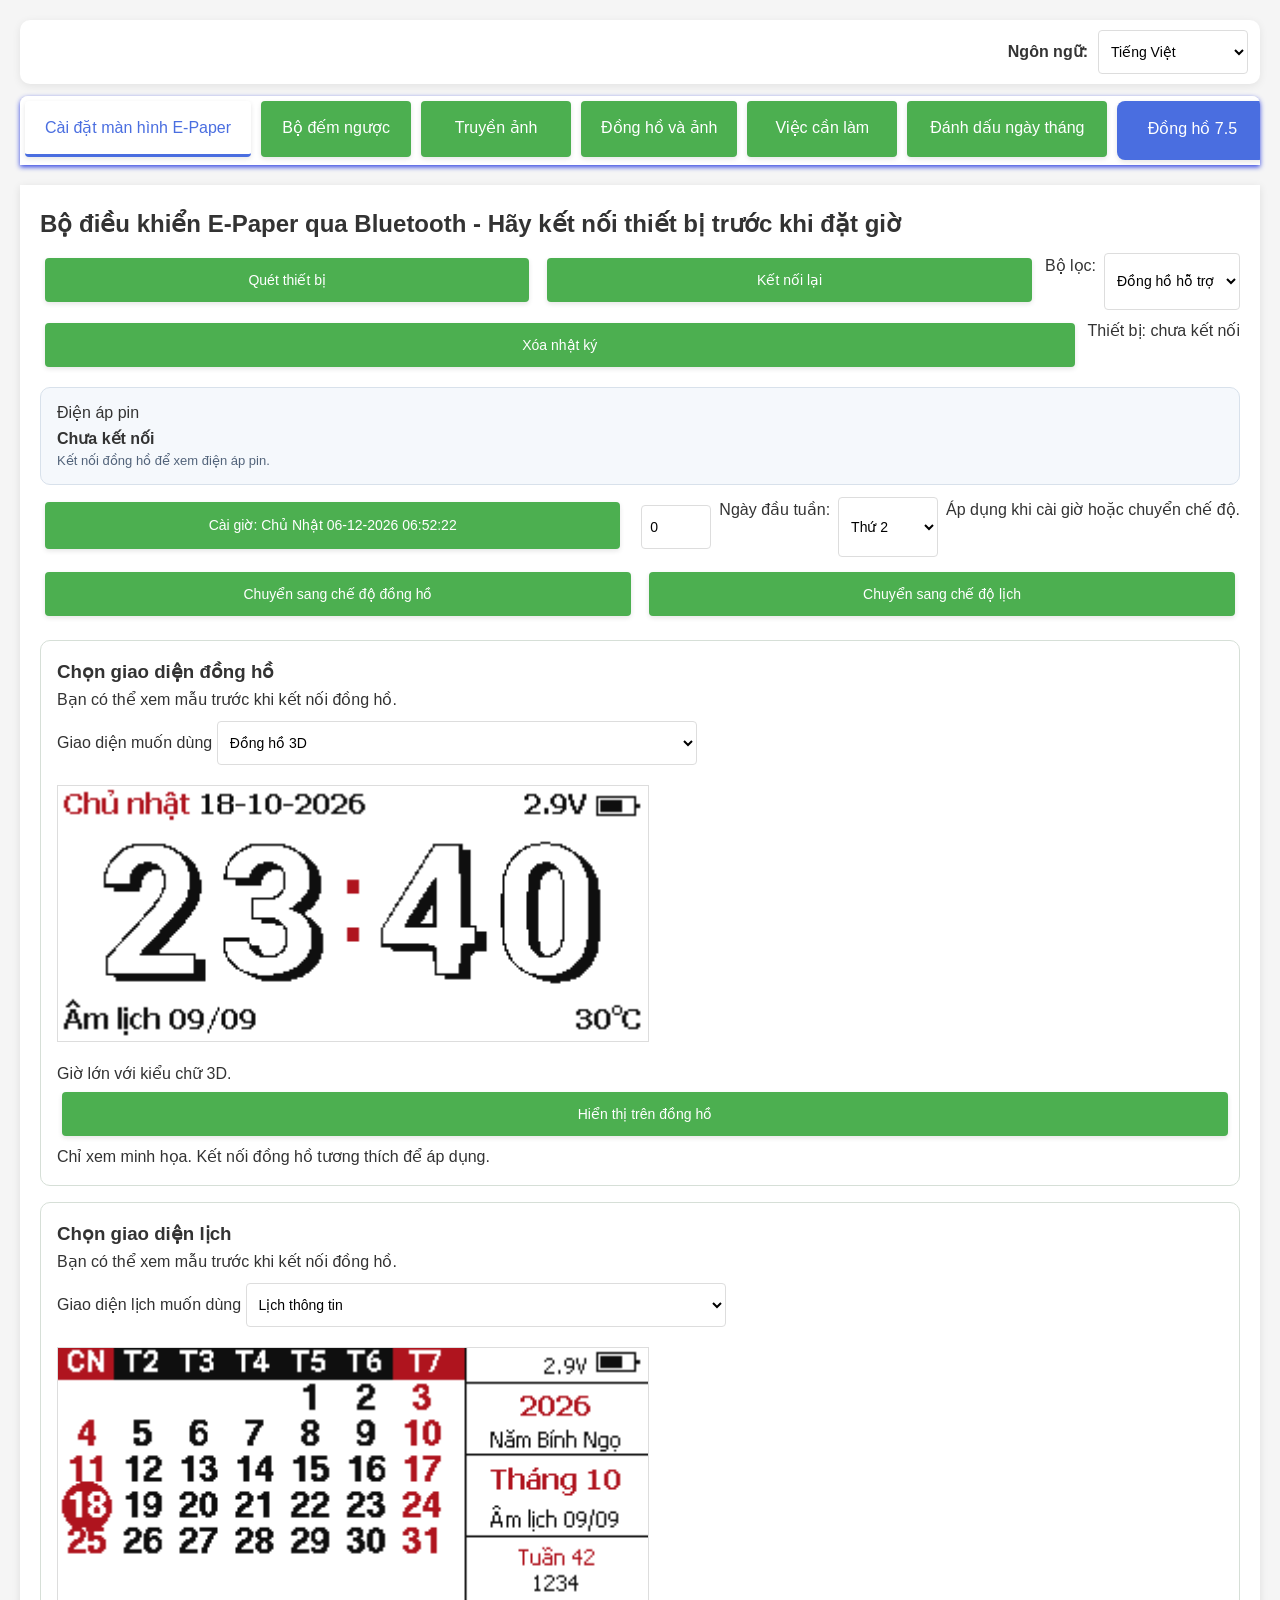
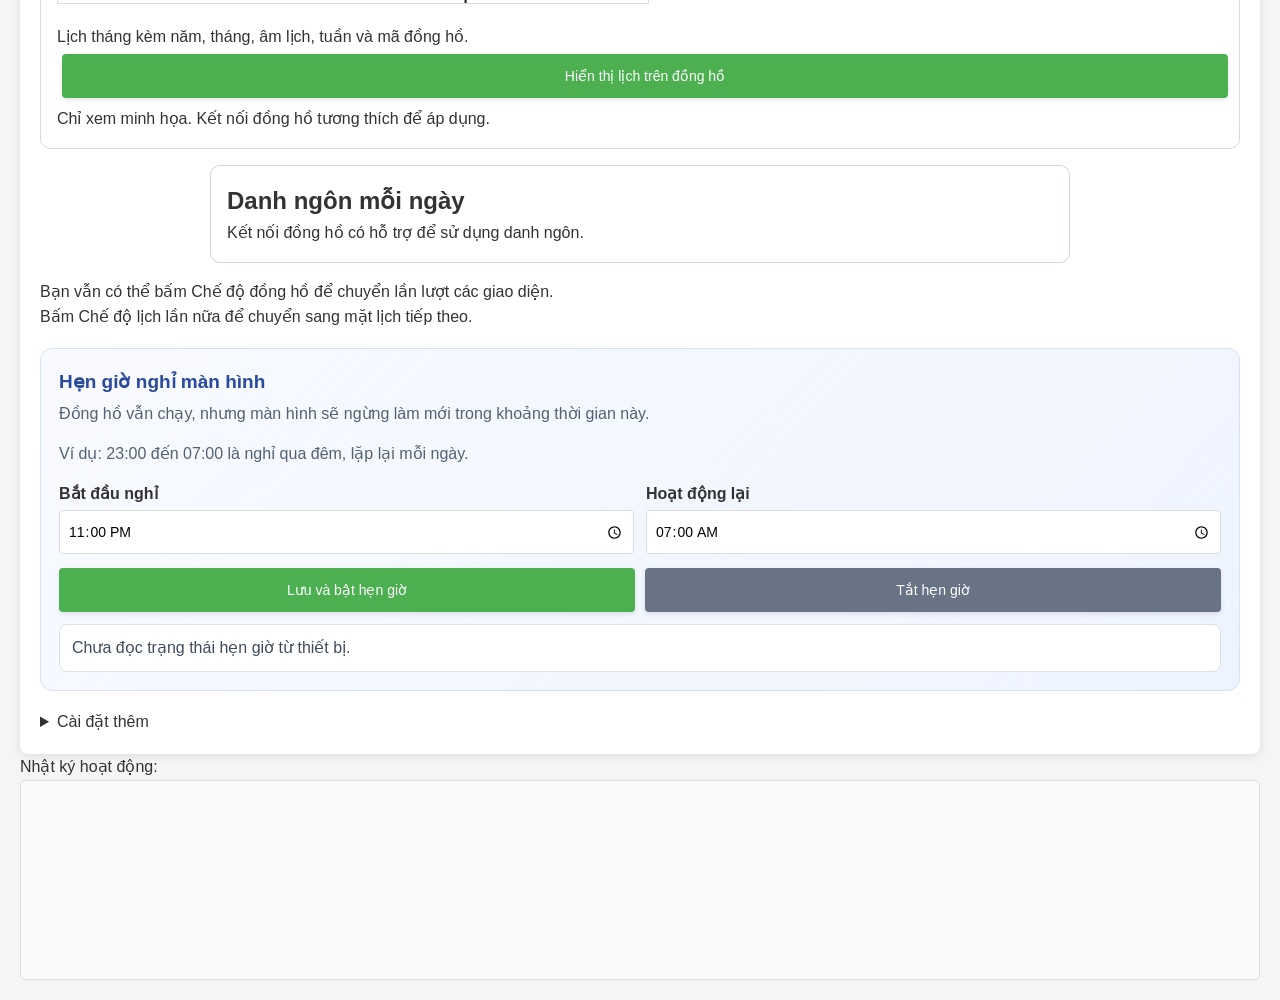
==== commit 11e06249: "Add files via upload" ====
--- a/index.html
+++ b/index.html
@@ -1305,7 +1305,7 @@
             <button id="clock-image-tab-button" class="tab-button" data-tab="tab-clock-image">Đồng hồ và ảnh</button>
             <button class="tab-button" data-tab="tab-vn-todo">Việc cần làm</button>
             <button class="tab-button" data-tab="tab-date-marks" style="min-width:200px">Đánh dấu ngày tháng</button>
-            <a id="clock75-original-button" class="tab-button clock75-direct-link" href="clock75/html/index.html?v=61.82.2">Đồng hồ 7.5</a>
+            <a id="clock75-original-button" class="tab-button clock75-direct-link" href="clock75/html/index.html?v=61.82.3">Đồng hồ 7.5</a>
             <button id="dfu-tab-button" class="tab-button" data-tab="tab-dfu">Settings</button>
             <button class="tab-button" data-tab="tab-led-effects">Đèn / hiệu ứng</button>
         </div>
@@ -6890,7 +6890,7 @@
 <script src="ota-verifier.js?v=61.74.1-approtect75"></script>
 <script src="ota-dual-update.js?v=61.74.1-approtect75"></script>
 <script src="update-entry.js?v=github11-direct75-5.9.4"></script>
-<script src="ota-original75.js?v=61.82.2"></script>
+<script src="ota-original75.js?v=61.82.3"></script>
 <script src="ota-auto-update.js?v=61.81"></script>
 <script src="countdown-nrf52.js?v=61.78"></script>
 <script src="countdown-da14585.js?v=db312a00c536"></script>
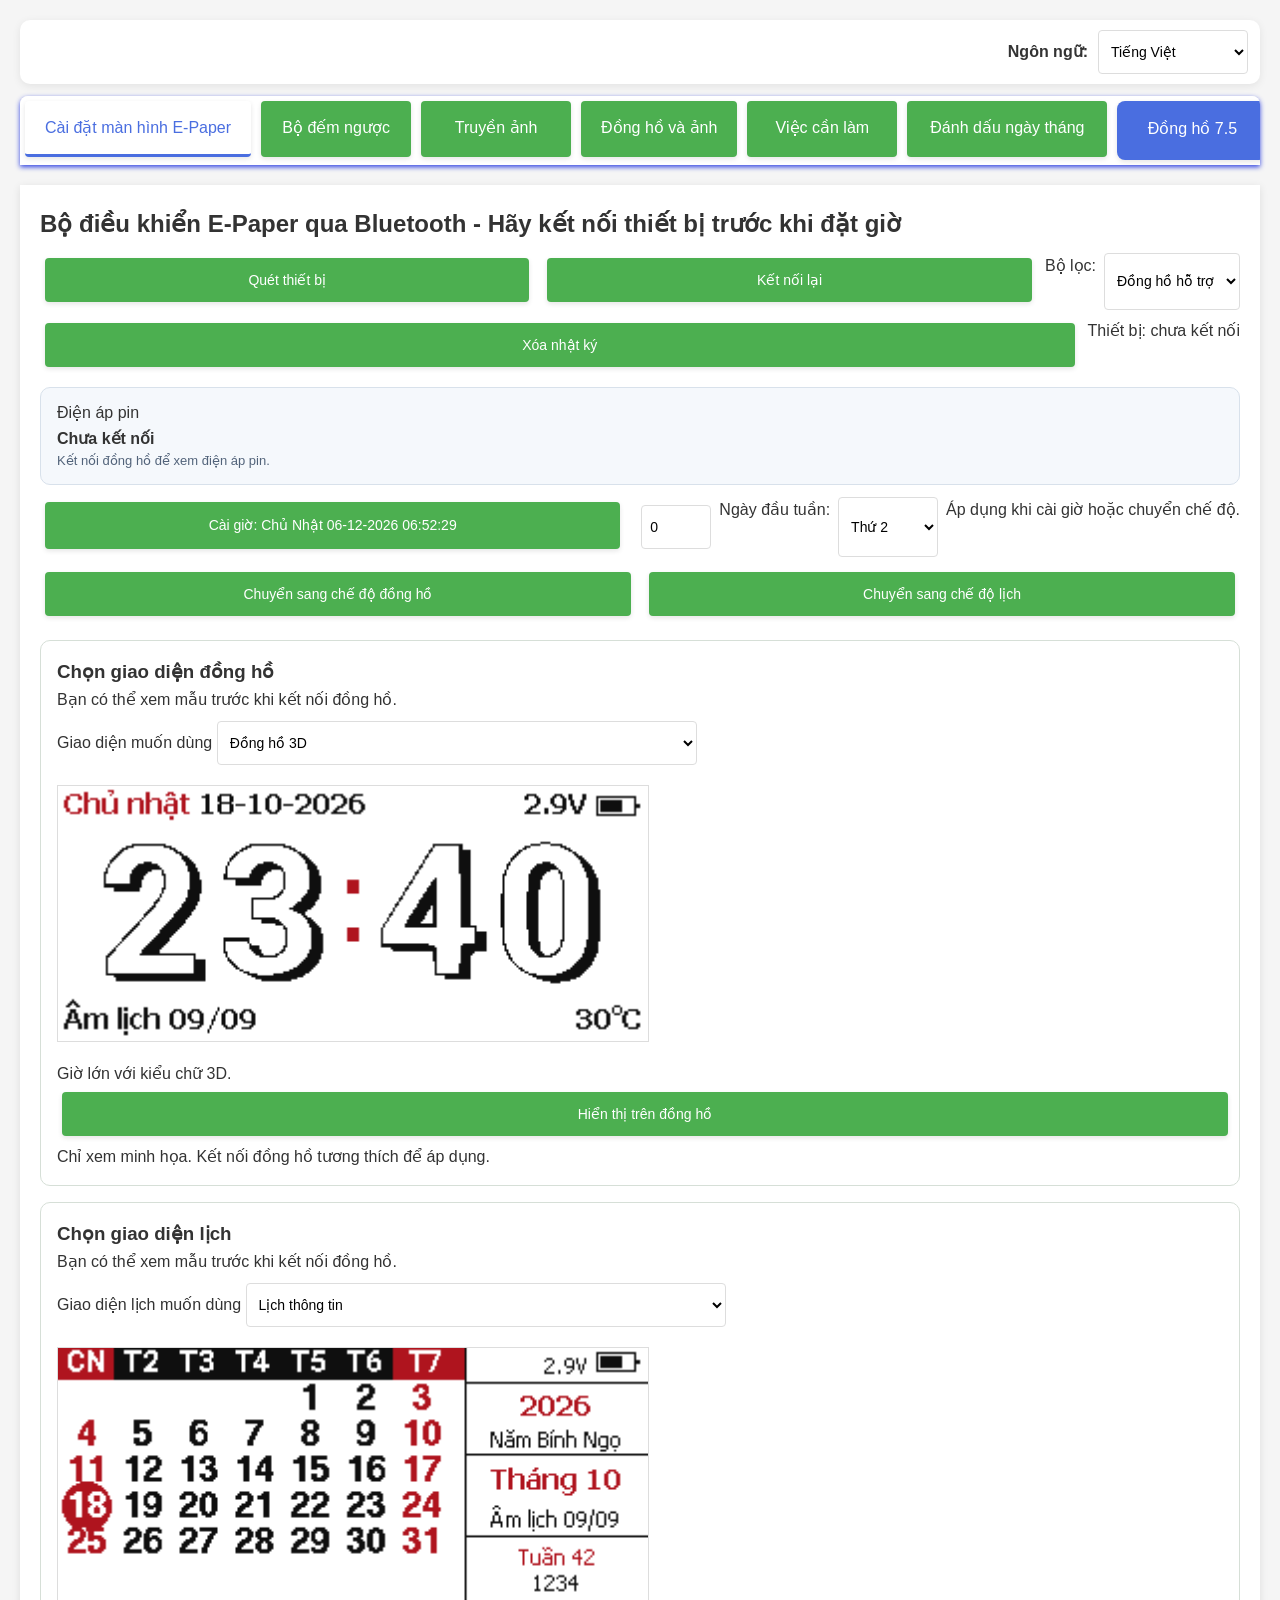
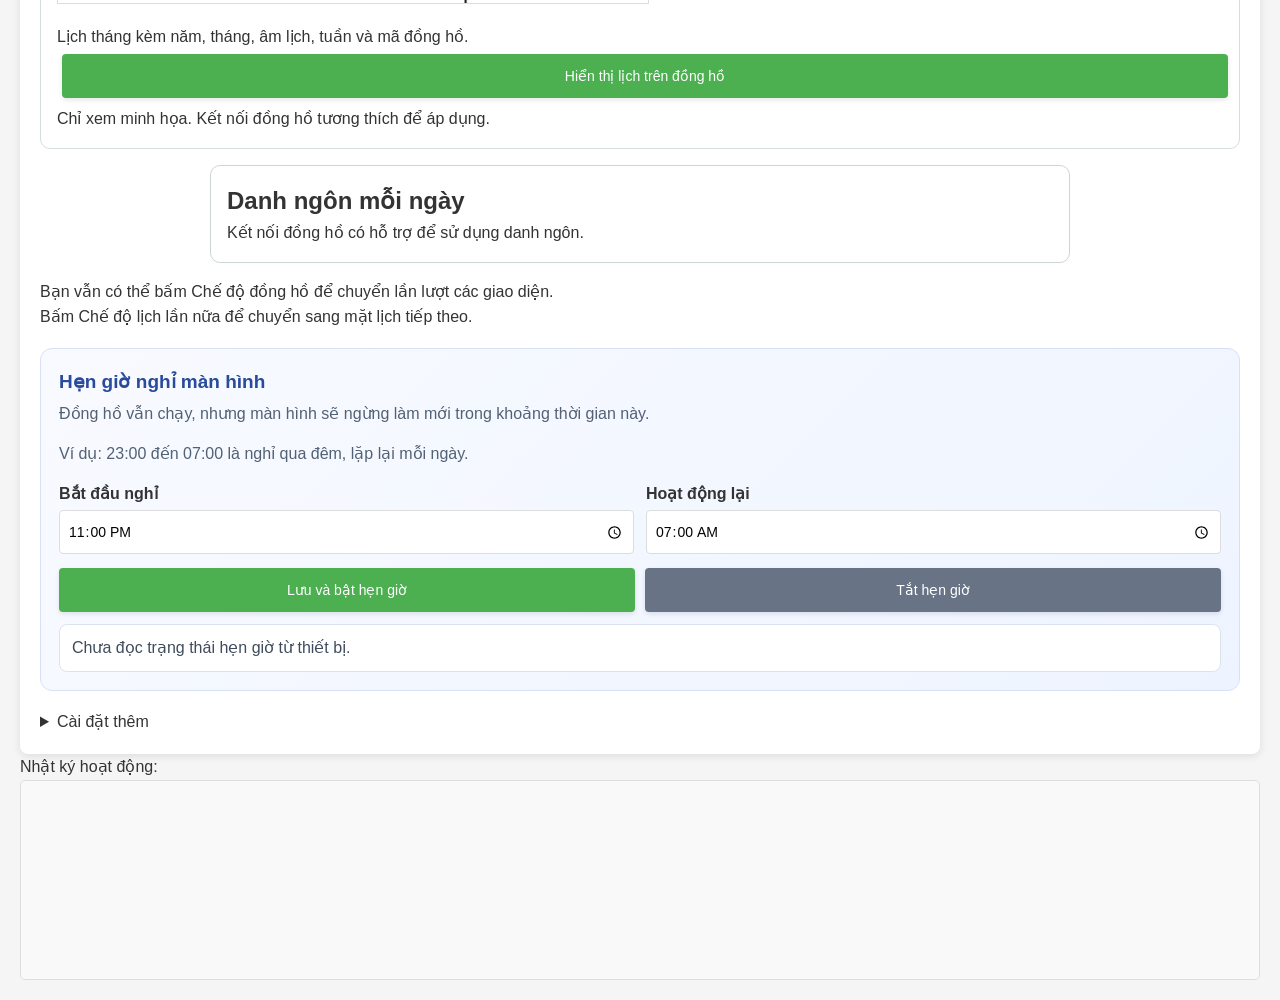
==== commit 447f7d77: "Add files via upload" ====
--- a/index.html
+++ b/index.html
@@ -1305,7 +1305,7 @@
             <button id="clock-image-tab-button" class="tab-button" data-tab="tab-clock-image">Đồng hồ và ảnh</button>
             <button class="tab-button" data-tab="tab-vn-todo">Việc cần làm</button>
             <button class="tab-button" data-tab="tab-date-marks" style="min-width:200px">Đánh dấu ngày tháng</button>
-            <a id="clock75-original-button" class="tab-button clock75-direct-link" href="clock75/html/index.html?v=61.82.3">Đồng hồ 7.5</a>
+            <a id="clock75-original-button" class="tab-button clock75-direct-link" href="clock75/html/index.html?v=61.84">Đồng hồ 7.5</a>
             <button id="dfu-tab-button" class="tab-button" data-tab="tab-dfu">Settings</button>
             <button class="tab-button" data-tab="tab-led-effects">Đèn / hiệu ứng</button>
         </div>
@@ -6890,7 +6890,7 @@
 <script src="ota-verifier.js?v=61.74.1-approtect75"></script>
 <script src="ota-dual-update.js?v=61.74.1-approtect75"></script>
 <script src="update-entry.js?v=github11-direct75-5.9.4"></script>
-<script src="ota-original75.js?v=61.82.3"></script>
+<script src="ota-original75.js?v=61.84"></script>
 <script src="ota-auto-update.js?v=61.81"></script>
 <script src="countdown-nrf52.js?v=61.78"></script>
 <script src="countdown-da14585.js?v=db312a00c536"></script>
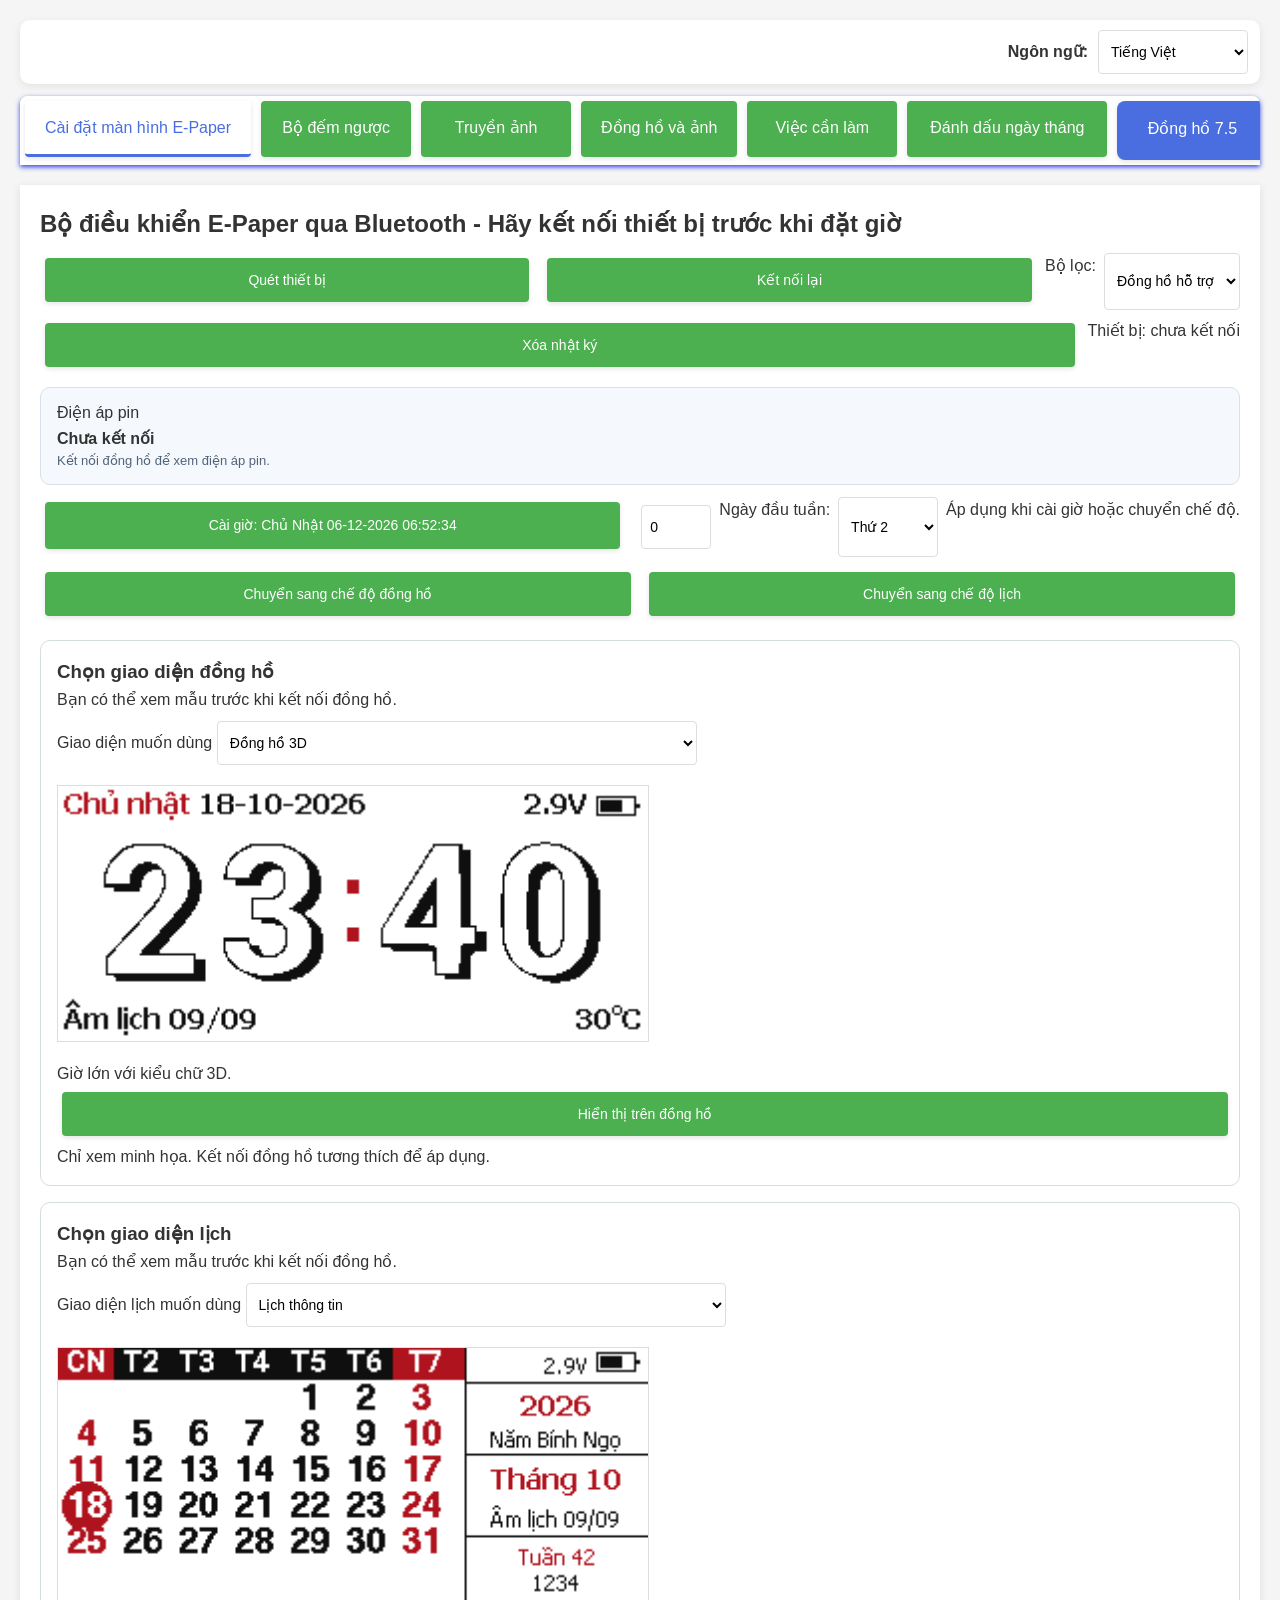
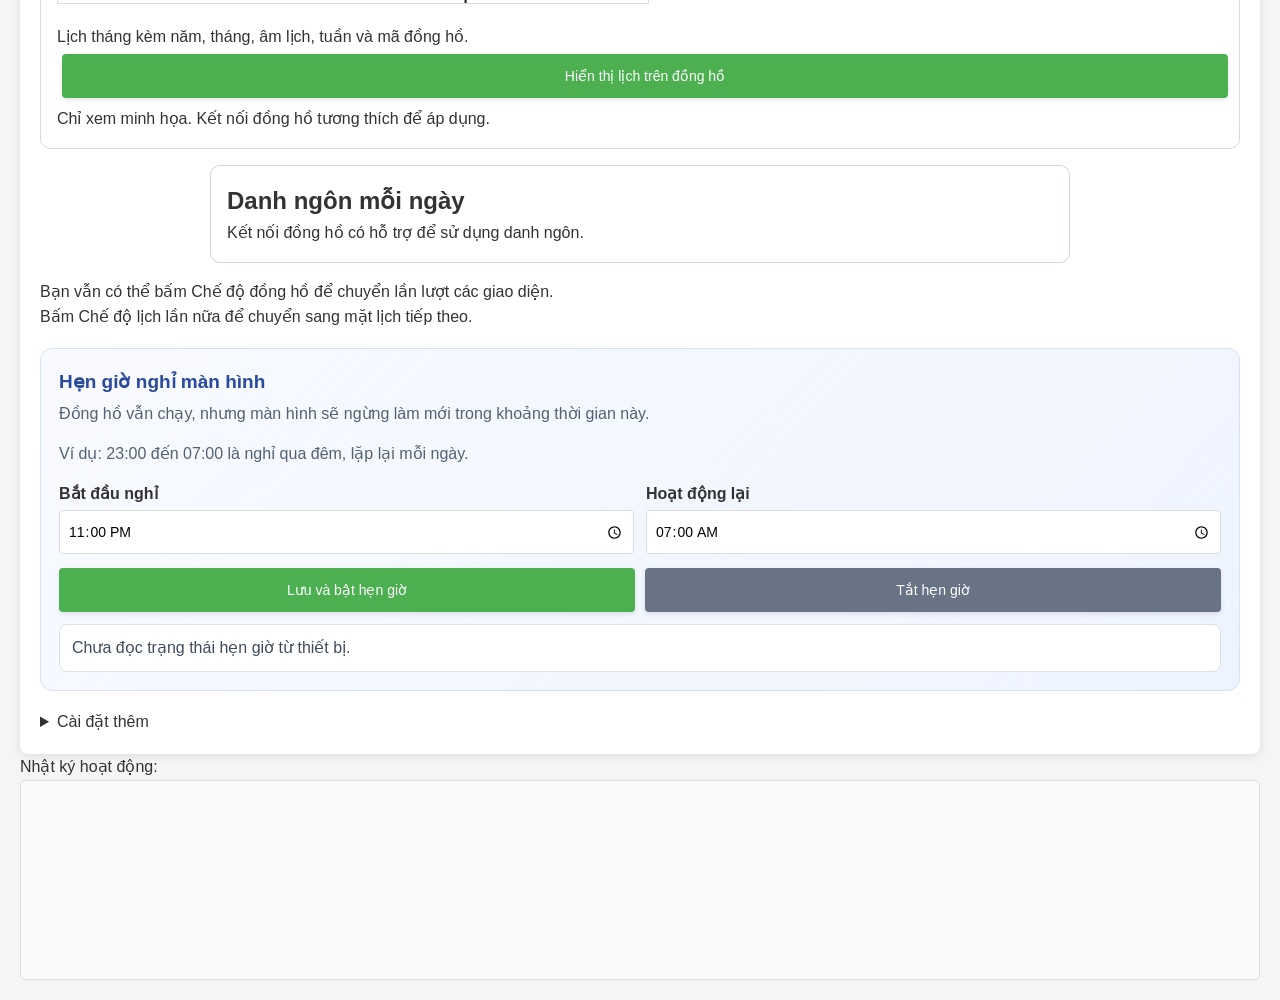
==== commit 820a351d: "Add files via upload" ====
--- a/index.html
+++ b/index.html
@@ -998,7 +998,7 @@
     <script src="website-en-1.js?v=904fa24bcf58"></script>
     <script src="website-en-2.js?v=912dc4029ee7"></script>
     <script src="website-en-3.js?v=34d64829e8a5"></script>
-    <script src="website-en-clock-album.js?v=6165-75-albums"></script>
+    <script src="website-en-clock-album.js?v=61.86"></script>
     <script src="website-i18n.js?v=61.80"></script>
     <script src="clock-image-processing.js?v=5.9.7"></script>
     <script src="shared-battery.js?v=5.9.7"></script>
@@ -1305,7 +1305,7 @@
             <button id="clock-image-tab-button" class="tab-button" data-tab="tab-clock-image">Đồng hồ và ảnh</button>
             <button class="tab-button" data-tab="tab-vn-todo">Việc cần làm</button>
             <button class="tab-button" data-tab="tab-date-marks" style="min-width:200px">Đánh dấu ngày tháng</button>
-            <a id="clock75-original-button" class="tab-button clock75-direct-link" href="clock75/html/index.html?v=61.84">Đồng hồ 7.5</a>
+            <a id="clock75-original-button" class="tab-button clock75-direct-link" href="clock75/html/index.html?v=61.86">Đồng hồ 7.5</a>
             <button id="dfu-tab-button" class="tab-button" data-tab="tab-dfu">Settings</button>
             <button class="tab-button" data-tab="tab-led-effects">Đèn / hiệu ứng</button>
         </div>
@@ -1604,6 +1604,11 @@
         <section id="art-clock-controls" hidden style="margin:12px 0;padding:12px;border:1px solid #cbd5e1;border-radius:8px">
           <label for="art-clock-layout" id="art-clock-layout-label">Cách hiển thị</label>
           <select id="art-clock-layout"><option value="classic">Đồng hồ và ảnh</option><option value="art">Đồng hồ tranh</option></select>
+          <div id="art-clock-position-row" class="button-group" hidden>
+            <label id="art-clock-position-label" for="art-clock-position">Vị trí giờ</label>
+            <select id="art-clock-position"><option value="0">Trên bên trái</option><option value="1" selected>Trên bên phải</option><option value="2">Dưới bên trái</option><option value="3">Dưới bên phải</option></select>
+            <button type="button" id="art-clock-position-apply">Áp dụng vị trí</button>
+          </div>
           <div id="art-clock-gallery" hidden>
             <p id="art-clock-help">Chọn một bức tranh hoặc tải ảnh của bạn, chỉnh khung rồi bấm Tải lên đồng hồ. Tranh đã lưu vẫn dùng được khi ngắt kết nối web.</p>
             <div style="display:grid;grid-template-columns:repeat(auto-fit,minmax(150px,1fr));gap:8px">
@@ -1641,6 +1646,7 @@
             <button type="button" onclick="moveClockImage(0, 10)" title="Di chuyển xuống">↓</button>
             <button type="button" onclick="moveClockImage(10, 0)" title="Di chuyển sang phải">→</button>
             <button type="button" onclick="resetClockImageEditor()">Đặt lại ảnh</button>
+            <button type="button" id="clock-image-clear">Xóa ảnh đã chọn</button>
         </div>
         <details class="clock-image-color-options"><summary>Image Adjustment</summary>
         <div class="button-group">
@@ -3242,12 +3248,12 @@
             // 2.13 CE v19.2 reports panel profile 0x21 and app version 0x2B.
             if (nrf52PanelProfile === 0x21) return nrf52FirmwareVersion >= 0x2B;
             // The compatible 2.9 release reports model 2 and app version 0x22.
-            return (nrf52FirmwareVersion >= 0x22 && nrf52FirmwareVersion < 39) || [61,67,133,134,135,136,147,148,157,158,167,168,170,171,172,173,176,177,183,184,187,188,191,192,195,196,207,208,211,212,215,216,221,222,225,226,230,231,234,235,238,239,244,241,245,248,249,252,253,254,255].includes(nrf52FirmwareVersion);
+            return (nrf52FirmwareVersion >= 0x22 && nrf52FirmwareVersion < 39) || [61,67,133,134,135,136,147,148,157,158,167,168,170,171,172,173,176,177,183,184,187,188,191,192,195,196,207,208,211,212,215,216,221,222,225,226,230,231,234,235,238,239,244,241,245,248,249,252,253,254,255,256,257,258,259].includes(nrf52FirmwareVersion);
         }
         function nrf52WeekStartAckSupported() {
             return nrf52ModelDetected && nrf52ModelId === 2 &&
                 nrf52PanelProfile !== 0x21 &&
-                ((nrf52FirmwareVersion >= 0x23 && nrf52FirmwareVersion < 39) || [61,67,133,134,135,136,147,148,157,158,167,168,170,171,172,173,176,177,183,184,187,188,191,192,195,196,207,208,211,212,215,216,221,222,225,226,230,231,234,235,238,239,244,241,245,248,249,252,253,254,255].includes(nrf52FirmwareVersion));
+                ((nrf52FirmwareVersion >= 0x23 && nrf52FirmwareVersion < 39) || [61,67,133,134,135,136,147,148,157,158,167,168,170,171,172,173,176,177,183,184,187,188,191,192,195,196,207,208,211,212,215,216,221,222,225,226,230,231,234,235,238,239,244,241,245,248,249,252,253,254,255,256,257,258,259].includes(nrf52FirmwareVersion));
         }
         function waitForNrf52WeekStartAck(weekStart, timeoutMs = 8000) {
             if (nrf52WeekStartAckWaiter) {
@@ -3376,7 +3382,7 @@
         }
         async function sendNrf52Mode(mode) {
             const previousMode = nrf52DisplayMode;
-            const nativeCalendar = ([141,142,143,144,149,150,151,152,153,154,155,156,159,160,161,162,163,164,165,166,174,175,178,179,180,181,182,185,186,189,190,193,194,197,198,199,200,203,204,205,206,209,210,213,214,217,218,219,220,223,224,227,228,229,232,233,236,237,242,243,246,247,250,251,254,255].includes(nrf52FirmwareVersion) && nrf52PanelProfile === 0x21) || ([145,146,147,148,157,158,167,168,170,171,172,173,176,177,183,184,187,188,191,192,195,196,207,208,211,212,215,216,221,222,225,226,230,231,234,235,238,239,244,241,245,248,249,252,253,254,255].includes(nrf52FirmwareVersion) && nrf52PanelProfile === 0x29);
+            const nativeCalendar = ([141,142,143,144,149,150,151,152,153,154,155,156,159,160,161,162,163,164,165,166,174,175,178,179,180,181,182,185,186,189,190,193,194,197,198,199,200,203,204,205,206,209,210,213,214,217,218,219,220,223,224,227,228,229,232,233,236,237,242,243,246,247,250,251,254,255,256,257,258,259].includes(nrf52FirmwareVersion) && nrf52PanelProfile === 0x21) || ([145,146,147,148,157,158,167,168,170,171,172,173,176,177,183,184,187,188,191,192,195,196,207,208,211,212,215,216,221,222,225,226,230,231,234,235,238,239,244,241,245,248,249,252,253,254,255,256,257,258,259].includes(nrf52FirmwareVersion) && nrf52PanelProfile === 0x29);
             const actualMode = mode & (nativeCalendar ? 0x3f : 0x7f);
             // Save the calendar layout before SET_TIME triggers a redraw. The
             // firmware writes flash only when the value actually changes.
@@ -3395,12 +3401,12 @@
             await sendCommand(packet);
             nrf52DisplayMode = nativeCalendar && actualMode === 1 && !(mode & 0x40)
                 ? (previousMode === 1 ? 9 : previousMode === 9 ? (nrf52PanelProfile === 0x29 ? 5 : 7) : 1)
-                : actualMode === 2 && ((nrf52PanelProfile === 0x21 && [209,210,213,214,217,218,219,220,223,224,227,228,229,232,233,236,237,242,243,246,247,250,251,254,255].includes(nrf52FirmwareVersion)) || (nrf52PanelProfile === 0x29 && [211,212,215,216,221,222,225,226,230,231,234,235,238,239,244,241,245,248,249,252,253,254,255].includes(nrf52FirmwareVersion)))
+                : actualMode === 2 && ((nrf52PanelProfile === 0x21 && [209,210,213,214,217,218,219,220,223,224,227,228,229,232,233,236,237,242,243,246,247,250,251,254,255,256,257,258,259].includes(nrf52FirmwareVersion)) || (nrf52PanelProfile === 0x29 && [211,212,215,216,221,222,225,226,230,231,234,235,238,239,244,241,245,248,249,252,253,254,255,256,257,258,259].includes(nrf52FirmwareVersion)))
                     ? ((mode & 0x40) ? 2 : ((nrf52PanelProfile === 0x29 ? [2,3,4,10,11,12,13,2] : [2,3,4,5,10,11,12,2])[(nrf52PanelProfile === 0x29 ? [2,3,4,10,11,12,13] : [2,3,4,5,10,11,12]).indexOf(previousMode)+1] || 2))
-                : actualMode === 2 && ((nrf52PanelProfile === 0x21 && [205,206,209,210,213,214,217,218,219,220,223,224,227,228,229,232,233,236,237,242,243,246,247,250,251,254,255].includes(nrf52FirmwareVersion)) || (nrf52PanelProfile === 0x29 && [207,208,211,212,215,216,221,222,225,226,230,231,234,235,238,239,244,241,245,248,249,252,253,254,255].includes(nrf52FirmwareVersion)))
+                : actualMode === 2 && ((nrf52PanelProfile === 0x21 && [205,206,209,210,213,214,217,218,219,220,223,224,227,228,229,232,233,236,237,242,243,246,247,250,251,254,255,256,257,258,259].includes(nrf52FirmwareVersion)) || (nrf52PanelProfile === 0x29 && [207,208,211,212,215,216,221,222,225,226,230,231,234,235,238,239,244,241,245,248,249,252,253,254,255,256,257,258,259].includes(nrf52FirmwareVersion)))
                     ? ((mode & 0x40) ? 2 : ((nrf52PanelProfile === 0x29 ? [2,3,4,10,11,12,13,2] : [2,3,4,5,10,11,12,2])[(nrf52PanelProfile === 0x29 ? [2,3,4,10,11,12,13] : [2,3,4,5,10,11,12]).indexOf(previousMode)+1] || 2))
-                : actualMode === 2 && ((nrf52PanelProfile === 0x29 && [157,158,167,168,170,171,172,173,176,177,183,184,187,188,191,192,195,196,207,208,211,212,215,216,221,222,225,226,230,231,234,235,238,239,244,241,245,248,249,252,253,254,255].includes(nrf52FirmwareVersion)) || (nrf52PanelProfile === 0x21 && [151,152,153,154,155,156,159,160,161,162,163,164,165,166,174,175,178,179,180,181,182,185,186,189,190,193,194,197,198,199,200,203,204,205,206,209,210,213,214,217,218,219,220,223,224,227,228,229,232,233,236,237,242,243,246,247,250,251,254,255].includes(nrf52FirmwareVersion)))
-                    ? (previousMode === 2 ? 3 : previousMode === 3 ? 4 : previousMode === 4 ? (nrf52PanelProfile === 0x29 ? 10 : 5) : previousMode === 11 && nrf52PanelProfile === 0x29 && [183,184,187,188,191,192,195,196,207,208,211,212,215,216,221,222,225,226,230,231,234,235,238,239,244,241,245,248,249,252,253,254,255].includes(nrf52FirmwareVersion) ? 12 : previousMode === 10 && nrf52PanelProfile === 0x29 && [167,168,170,171,172,173,176,177,183,184,187,188,191,192,195,196,207,208,211,212,215,216,221,222,225,226,230,231,234,235,238,239,244,241,245,248,249,252,253,254,255].includes(nrf52FirmwareVersion) ? 11 : previousMode === 10 && nrf52PanelProfile === 0x21 && [178,179,180,181,182,185,186,189,190,193,194,197,198,199,200,203,204,205,206,209,210,213,214,217,218,219,220,223,224,227,228,229,232,233,236,237,242,243,246,247,250,251,254,255].includes(nrf52FirmwareVersion) ? 11 : previousMode === 5 && nrf52PanelProfile === 0x21 && [159,160,161,162,163,164,165,166,174,175,178,179,180,181,182,185,186,189,190,193,194,197,198,199,200,203,204,205,206,209,210,213,214,217,218,219,220,223,224,227,228,229,232,233,236,237,242,243,246,247,250,251,254,255].includes(nrf52FirmwareVersion) ? 10 : 2)
+                : actualMode === 2 && ((nrf52PanelProfile === 0x29 && [157,158,167,168,170,171,172,173,176,177,183,184,187,188,191,192,195,196,207,208,211,212,215,216,221,222,225,226,230,231,234,235,238,239,244,241,245,248,249,252,253,254,255,256,257,258,259].includes(nrf52FirmwareVersion)) || (nrf52PanelProfile === 0x21 && [151,152,153,154,155,156,159,160,161,162,163,164,165,166,174,175,178,179,180,181,182,185,186,189,190,193,194,197,198,199,200,203,204,205,206,209,210,213,214,217,218,219,220,223,224,227,228,229,232,233,236,237,242,243,246,247,250,251,254,255,256,257,258,259].includes(nrf52FirmwareVersion)))
+                    ? (previousMode === 2 ? 3 : previousMode === 3 ? 4 : previousMode === 4 ? (nrf52PanelProfile === 0x29 ? 10 : 5) : previousMode === 11 && nrf52PanelProfile === 0x29 && [183,184,187,188,191,192,195,196,207,208,211,212,215,216,221,222,225,226,230,231,234,235,238,239,244,241,245,248,249,252,253,254,255,256,257,258,259].includes(nrf52FirmwareVersion) ? 12 : previousMode === 10 && nrf52PanelProfile === 0x29 && [167,168,170,171,172,173,176,177,183,184,187,188,191,192,195,196,207,208,211,212,215,216,221,222,225,226,230,231,234,235,238,239,244,241,245,248,249,252,253,254,255,256,257,258,259].includes(nrf52FirmwareVersion) ? 11 : previousMode === 10 && nrf52PanelProfile === 0x21 && [178,179,180,181,182,185,186,189,190,193,194,197,198,199,200,203,204,205,206,209,210,213,214,217,218,219,220,223,224,227,228,229,232,233,236,237,242,243,246,247,250,251,254,255,256,257,258,259].includes(nrf52FirmwareVersion) ? 11 : previousMode === 5 && nrf52PanelProfile === 0x21 && [159,160,161,162,163,164,165,166,174,175,178,179,180,181,182,185,186,189,190,193,194,197,198,199,200,203,204,205,206,209,210,213,214,217,218,219,220,223,224,227,228,229,232,233,236,237,242,243,246,247,250,251,254,255,256,257,258,259].includes(nrf52FirmwareVersion) ? 10 : 2)
                     : (actualMode === 2 && previousMode === 2) ? 3 : actualMode;
             addLog(`nRF52 mode ${nrf52DisplayMode} command sent`);
         }
@@ -3839,13 +3845,17 @@
             return true;
         }
 
+        let clockImageFileToken=0;
         function loadClockImageFile() {
+            const token=++clockImageFileToken;
+            window.ArtClock?.invalidateImage();
             const input = document.getElementById('clock-image-file');
             if (!input || !input.files || !input.files.length) return;
             const url = URL.createObjectURL(input.files[0]);
             const image = new Image();
             image.onload = () => {
                 URL.revokeObjectURL(url);
+                if(token!==clockImageFileToken)return;
                 clockImageOriginal = image;
                 clockImageRotation = 0;
                 clockImageFill = false;
@@ -3855,9 +3865,18 @@
                 resetClockQuickOverlay(true);
                 renderClockImage();
             };
+            image.onerror=()=>{URL.revokeObjectURL(url);};
             image.src = url;
         }
 
+        function clearClockImageSelection() {
+            if(clockImageUploadBusy||window.VNTransport?.busy()||window.PhotoAlbumShared?.busy()||window.EpdDfuBusy?.())return;
+            clockImageFileToken++;window.ArtClock?.invalidateImage();
+            clockImageOriginal=null;document.getElementById('clock-image-file').value='';
+            resetClockQuickOverlay(true);resetClockImageEditor();window.SmallClockAlbum?.discardSelection();
+            document.getElementById('clock-image-status').textContent=window.ArtClock?.wording('Đã xóa ảnh đang chọn. Ảnh đã lưu trên đồng hồ vẫn được giữ.','Selection cleared. Photos saved on the clock are retained.')||'Đã xóa ảnh đang chọn.';
+            updateClockImageAvailability();
+        }
         function clockImageFit(fill) {
             clockImageFill = !!fill;
             clockImageScale = 1;
@@ -4162,7 +4181,7 @@
             setClockImageProgress(2, 'Đang chuẩn bị vùng Đồng hồ và ảnh...');
             resolveDa14585ClockImage(null);
             const beginPromise = waitForDa14585ClockImageBegin(5000);
-            await sendDa14585ClockImagePacket(new Uint8Array([0xfc, 0x00,254]), 'lệnh bắt đầu');
+            await sendDa14585ClockImagePacket(new Uint8Array([252,0,254,256,257,258,259]), 'lệnh bắt đầu');
             if (!await beginPromise) {
                 throw new Error('Thiết bị không xác nhận đã sẵn sàng nhận ảnh. Hãy kiểm tra kết nối rồi thử lại.');
             }
@@ -4190,7 +4209,7 @@
 
             setClockImageProgress(95, 'Đã gửi ảnh; đang chờ màn hình refresh Đồng hồ và ảnh hoàn tất...');
             const resultPromise = waitForDa14585ClockImage(45000);
-            await sendDa14585ClockImagePacket(new Uint8Array([0xfc, 0x02,254]), 'lệnh hoàn tất');
+            await sendDa14585ClockImagePacket(new Uint8Array([252,2,254,256,257,258,259]), 'lệnh hoàn tất');
             const result = await resultPromise;
             if (!result || !result.success) {
                 throw new Error('Thiết bị không xác nhận đã nhận đủ ảnh. Hãy ngắt kết nối rồi thử lại.');
@@ -4537,7 +4556,7 @@
         async function setTime() {
             if (window.countdownOperationBusy) return;
             if (deviceProtocol === PROTOCOL_NRF52) {
-                const keepCalendar = ([141,142,143,144,149,150,151,152,153,154,155,156,159,160,161,162,163,164,165,166,174,175,178,179,180,181,182,185,186,189,190,193,194,197,198,199,200,203,204,205,206,209,210,213,214,217,218,219,220,223,224,227,228,229,232,233,236,237,242,243,246,247,250,251,254,255].includes(nrf52FirmwareVersion) && nrf52PanelProfile === 0x21 && [1,7,9].includes(nrf52DisplayMode)) || ([145,146,147,148,157,158,167,168,170,171,172,173,176,177,183,184,187,188,191,192,195,196,207,208,211,212,215,216,221,222,225,226,230,231,234,235,238,239,244,241,245,248,249,252,253,254,255].includes(nrf52FirmwareVersion) && nrf52PanelProfile === 0x29 && [1,5,9].includes(nrf52DisplayMode));
+                const keepCalendar = ([141,142,143,144,149,150,151,152,153,154,155,156,159,160,161,162,163,164,165,166,174,175,178,179,180,181,182,185,186,189,190,193,194,197,198,199,200,203,204,205,206,209,210,213,214,217,218,219,220,223,224,227,228,229,232,233,236,237,242,243,246,247,250,251,254,255,256,257,258,259].includes(nrf52FirmwareVersion) && nrf52PanelProfile === 0x21 && [1,7,9].includes(nrf52DisplayMode)) || ([145,146,147,148,157,158,167,168,170,171,172,173,176,177,183,184,187,188,191,192,195,196,207,208,211,212,215,216,221,222,225,226,230,231,234,235,238,239,244,241,245,248,249,252,253,254,255,256,257,258,259].includes(nrf52FirmwareVersion) && nrf52PanelProfile === 0x29 && [1,5,9].includes(nrf52DisplayMode));
                 await sendNrf52Mode(nrf52DisplayMode | (keepCalendar ? 0x40 : 0));
                 return;
             }
@@ -5300,7 +5319,8 @@
             try {
                 const appVersionCharacteristic = await epdService.getCharacteristic(NRF52_APP_VERSION_UUID);
                 const appVersionValue = await appVersionCharacteristic.readValue();
-                nrf52FirmwareVersion = appVersionValue.getUint8(0);
+                if (![1,4].includes(appVersionValue.byteLength)) throw Error('Phiên bản đồng hồ không hợp lệ.');
+                nrf52FirmwareVersion = appVersionValue.byteLength===4 ? appVersionValue.getUint32(0,true) : appVersionValue.getUint8(0);
                 addLog(`> nRF52 firmware version: ${nrf52FirmwareVersion}`);
             } catch (versionError) {
                 nrf52FirmwareVersion = 0;
@@ -5367,7 +5387,7 @@
                             // New DA14585 firmware replies FC 04 width/height.
                             // Older firmware safely ignores the probe and keeps
                             // the 212x104 fallback selected by setDetectedProtocol().
-                            await sendCommand(new Uint8Array([0xfc, 0x03,254]));
+                            await sendCommand(new Uint8Array([252,3,254,256,257,258,259]));
                             await delay(120);
                         } catch (notifyError) {
                             addLog('> Không bật được notification; sẽ xác nhận lịch bằng cách đọc lại 1F1F.');
@@ -6891,10 +6911,10 @@
 <script src="ota-dual-update.js?v=61.74.1-approtect75"></script>
 <script src="update-entry.js?v=github11-direct75-5.9.4"></script>
 <script src="ota-original75.js?v=61.84"></script>
-<script src="ota-auto-update.js?v=61.81"></script>
+<script src="ota-auto-update.js?v=61.86"></script>
 <script src="countdown-nrf52.js?v=61.78"></script>
 <script src="countdown-da14585.js?v=db312a00c536"></script>
-<script src="led-effects.js?v=61.81"></script>
+<script src="led-effects.js?v=61.86"></script>
 <script src="ble-write-queue.js?v=3a9376f9bbe0"></script>
 <script src="vn-font-data.js?v=8c4bba3d7ba3"></script>
 <script src="face5-font-data.js?v=cda1a34f4245"></script>
@@ -6904,13 +6924,13 @@
     <script src="sans290-data.js?v=d8ee1cdd678e"></script><script src="sans290-classic-data.js?v=2286d7b11b96"></script><script src="sans290-bold42-data.js?v=6483e04596db"></script>
     <script src="language-290-resources-data.js?v=661f4d1a113c"></script>
 <script src="language-resources-data.js?v=8ddd70576c6b"></script>
-<script src="art-clock-font-data.js?v=61.78"></script>
-<script src="vn-operation.js?v=fd5ea3484992"></script><script src="vn-todo.js?v=61.81"></script><script src="date-marks.js?v=61.81"></script><script src="daily-quotes-data.js?v=568ad63762f4"></script><script src="calendar-month-213-data.js?v=1c1356dbf5e0"></script><script src="calendar-month-290-data.js?v=ce56a0844659"></script><script src="outline-213-data.js?v=5c4fb5adf44d"></script><script src="outline-290-data.js?v=3699020f18cf"></script><script src="serif-213-data.js?v=98f6c0a699b4"></script><script src="serif-290-data.js?v=e4d8e2ad66a8"></script><script src="daily-quotes.js?v=61.81"></script><script src="daily-quote-panel.js?v=61.81"></script>
-<script src="photo-album.js?v=61.81"></script>
-<script src="clock-image-album.js?v=61.81"></script>
-<script src="art-clock.js?v=61.81"></script>
-<script src="clock-face-picker.js?v=61.81"></script>
-<script src="calendar-face-picker.js?v=61.81"></script>
+<script src="rounded-clock-font-data.js?v=61.86"></script><script src="art-clock-font-data.js?v=61.78"></script>
+<script src="vn-operation.js?v=fd5ea3484992"></script><script src="vn-todo.js?v=61.86"></script><script src="date-marks.js?v=61.86"></script><script src="daily-quotes-data.js?v=568ad63762f4"></script><script src="calendar-month-213-data.js?v=1c1356dbf5e0"></script><script src="calendar-month-290-data.js?v=ce56a0844659"></script><script src="outline-213-data.js?v=5c4fb5adf44d"></script><script src="outline-290-data.js?v=3699020f18cf"></script><script src="serif-213-data.js?v=98f6c0a699b4"></script><script src="serif-290-data.js?v=e4d8e2ad66a8"></script><script src="daily-quotes.js?v=61.86"></script><script src="daily-quote-panel.js?v=61.86"></script>
+<script src="photo-album.js?v=61.86"></script>
+<script src="clock-image-album.js?v=61.86"></script>
+<script src="art-clock.js?v=61.86"></script>
+<script src="clock-face-picker.js?v=61.86"></script>
+<script src="calendar-face-picker.js?v=61.86"></script>
 <script src="event-clock-data.js?v=1277c0f499c0"></script>
 <script src="event-clock-290-data.js?v=06efe3c71fc0"></script>
 <!-- Unified clock setup is part of the normal settings panel. -->
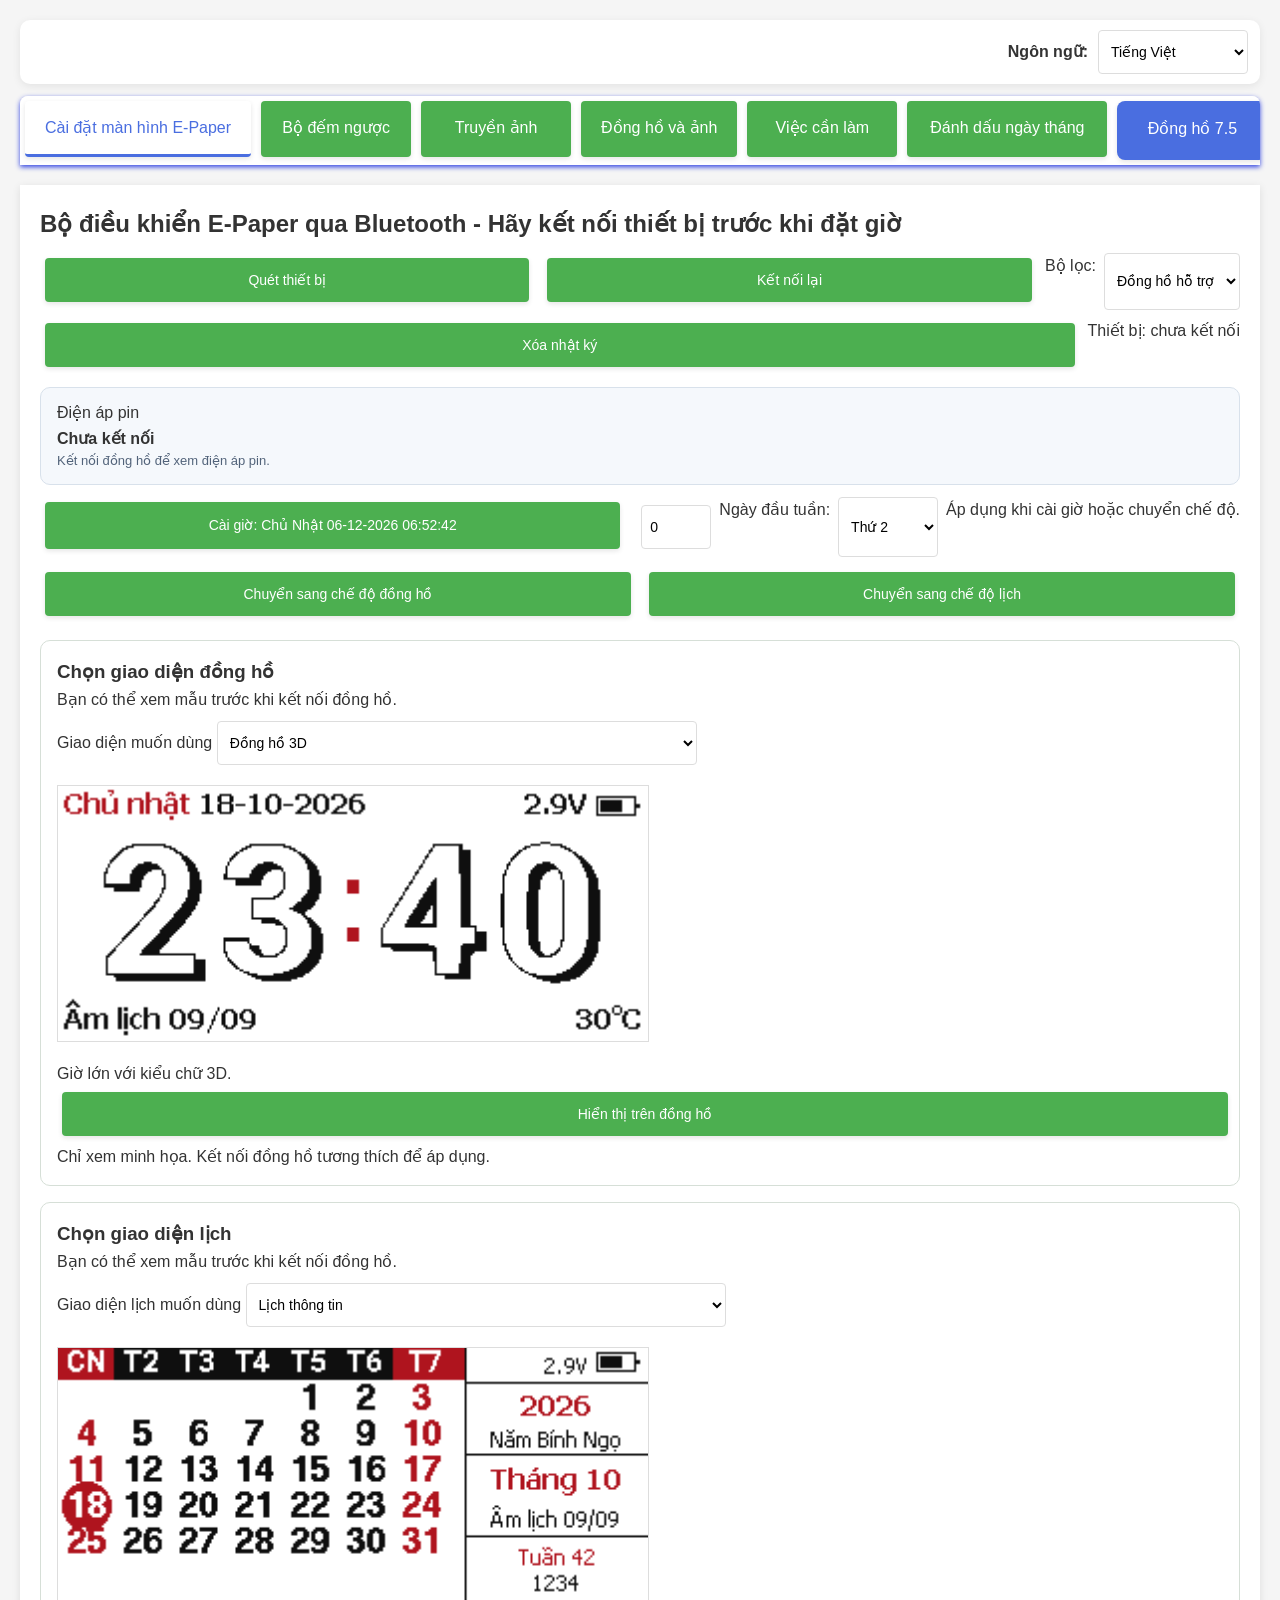
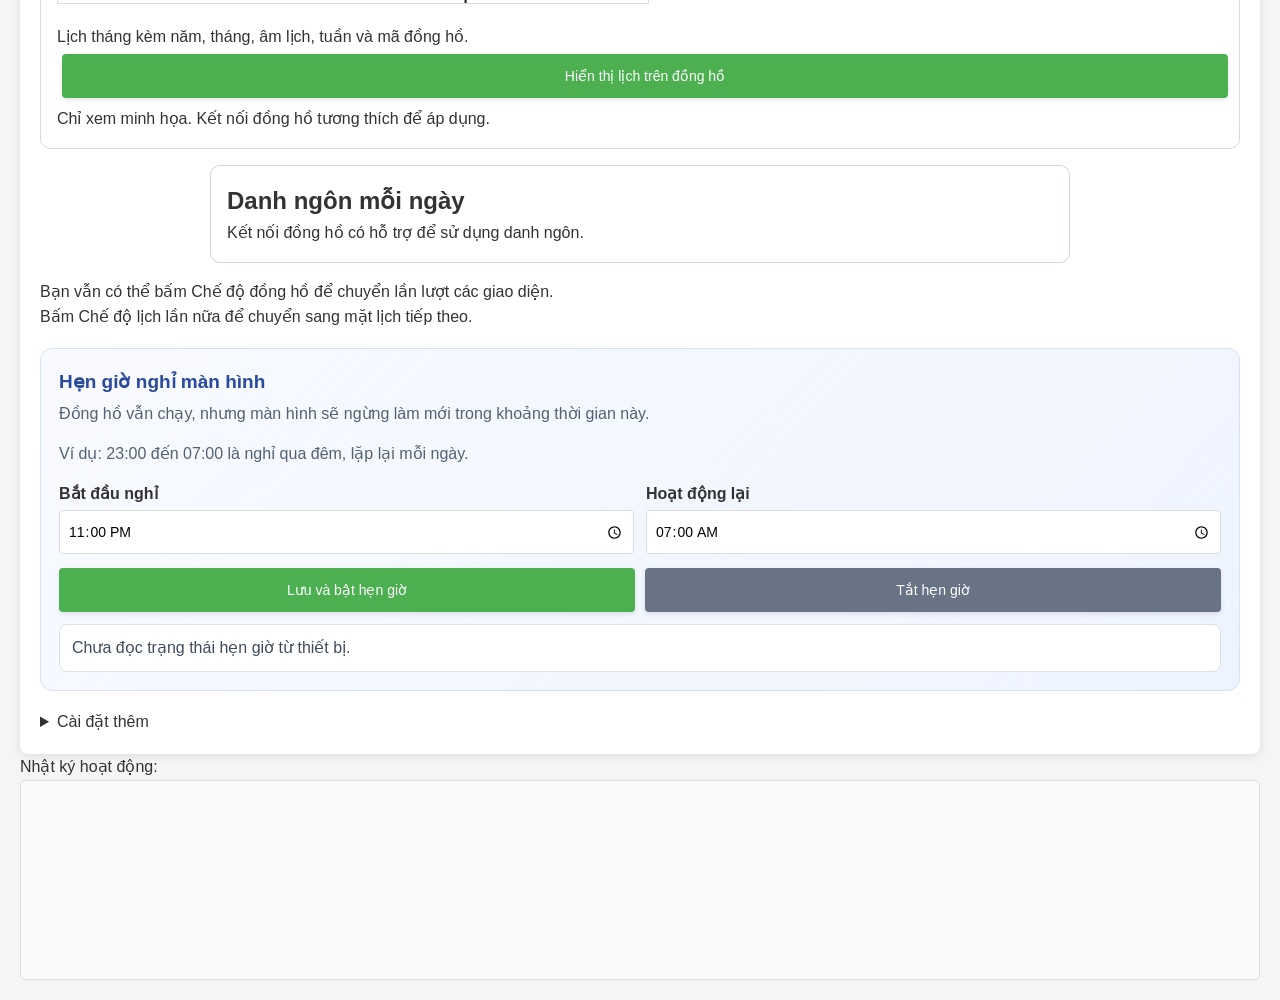
==== commit bd83da99: "Add files via upload" ====
--- a/index.html
+++ b/index.html
@@ -998,7 +998,7 @@
     <script src="website-en-1.js?v=904fa24bcf58"></script>
     <script src="website-en-2.js?v=912dc4029ee7"></script>
     <script src="website-en-3.js?v=34d64829e8a5"></script>
-    <script src="website-en-clock-album.js?v=61.86"></script>
+    <script src="website-en-clock-album.js?v=61.89"></script>
     <script src="website-i18n.js?v=61.80"></script>
     <script src="clock-image-processing.js?v=5.9.7"></script>
     <script src="shared-battery.js?v=5.9.7"></script>
@@ -1305,7 +1305,7 @@
             <button id="clock-image-tab-button" class="tab-button" data-tab="tab-clock-image">Đồng hồ và ảnh</button>
             <button class="tab-button" data-tab="tab-vn-todo">Việc cần làm</button>
             <button class="tab-button" data-tab="tab-date-marks" style="min-width:200px">Đánh dấu ngày tháng</button>
-            <a id="clock75-original-button" class="tab-button clock75-direct-link" href="clock75/html/index.html?v=61.86">Đồng hồ 7.5</a>
+            <a id="clock75-original-button" class="tab-button clock75-direct-link" href="clock75/html/index.html?v=61.89">Đồng hồ 7.5</a>
             <button id="dfu-tab-button" class="tab-button" data-tab="tab-dfu">Settings</button>
             <button class="tab-button" data-tab="tab-led-effects">Đèn / hiệu ứng</button>
         </div>
@@ -1786,15 +1786,25 @@
       </style>
       <div style="max-width:860px;margin:auto;padding:16px" id="vn-controls">
         <h2>Việc cần làm</h2>
-        <p>Nhập danh sách, đánh dấu việc quan trọng hoặc đã xong, rồi bấm Lưu và mở danh sách. Giờ vẫn chạy ở bên phải. Muốn hiện lịch tháng trở lại, bỏ chọn Hiện danh sách bên cạnh đồng hồ rồi lưu lại.</p>
+        <p>Nhập danh sách, đánh dấu việc quan trọng hoặc đã xong. Chọn cách hiển thị rồi bấm Lưu và mở danh sách.</p>
+        <p><label for="vn-layout">Cách hiển thị</label> <select id="vn-layout"><option value="beside">Bên cạnh đồng hồ</option><option id="vn-layout-full" value="full">Toàn màn hình</option></select></p>
+        <p>Hai cách hiển thị dùng chung danh sách. Chọn Toàn màn hình để dành toàn bộ màn hình cho công việc; đồng hồ cần được cập nhật phần mềm mới.</p>
         <button id="vn-check">Kiểm tra / Đọc lại nội dung</button>
         <button id="vn-go-setup" type="button">Đi tới Cài đặt đồng hồ</button>
-        <label><input type="checkbox" id="vn-enable"> Hiện danh sách bên cạnh đồng hồ (bỏ chọn để hiện lịch tháng)</label>
-        <p>Nhập tối đa 4 việc, mỗi việc 28 ký tự. Việc quan trọng hiển thị đỏ, việc đã xong có dấu tích.</p>
+        <label id="vn-enable-label"><input type="checkbox" id="vn-enable"> Hiện danh sách bên cạnh đồng hồ (bỏ chọn để hiện lịch tháng)</label>
+        <p>Toàn màn hình: tối đa 8 việc, mỗi việc một dòng vừa khung và tối đa 64 byte nội dung. Nếu danh sách dài, hãy rút ngắn nội dung để lưu đủ các việc. Bên cạnh đồng hồ: tối đa 4 việc, mỗi việc 28 ký tự. Việc quan trọng hiển thị đỏ, việc đã xong có dấu tích.</p>
+        <div id="vn-schedule-settings" hidden>
+          <div style="display:flex;gap:12px;flex-wrap:wrap">
+            <label>Số việc hiển thị<input id="vn-show-count" type="number" min="1" max="8" value="5"></label>
+            <label>Hiện trước (phút)<input id="vn-lead" type="number" min="0" max="255" value="10"></label>
+            <label>Giữ lại sau hạn (phút)<input id="vn-keep" type="number" min="0" max="255" value="5"></label>
+          </div>
+          <p>Công việc tự xuất hiện theo giờ đã đặt, chuyển đỏ khi đến giờ bắt đầu và ẩn sau hạn chót. Chọn Luôn hiển thị để giữ công việc trên màn hình. Sau khi sửa, bấm Lưu và mở danh sách.</p>
+        </div>
         <div id="vn-items"></div>
         <p><label>Tên sự kiện đang lưu (tối đa 24 ký tự)<br><input id="vn-title" maxlength="48" style="width:100%" placeholder="Ví dụ: Ngày trở về"></label></p>
         <p>Đổi tên và ngày sự kiện trong mục Bộ đếm ngược.</p>
-        <p>Xem trước danh sách việc (ô đồng hồ bên phải vẫn giữ nguyên):</p>
+        <p>Xem trước danh sách theo cách hiển thị đã chọn:</p>
         <canvas id="vn-preview" width="148" height="128" style="width:444px;max-width:100%;image-rendering:pixelated;border:1px solid #aaa"></canvas>
         <p><button id="vn-save">Lưu và mở danh sách</button> <button id="vn-face2">Xem trên đồng hồ</button></p>
         <progress id="vn-progress" max="100" value="0" style="width:100%"></progress>
@@ -3248,12 +3258,12 @@
             // 2.13 CE v19.2 reports panel profile 0x21 and app version 0x2B.
             if (nrf52PanelProfile === 0x21) return nrf52FirmwareVersion >= 0x2B;
             // The compatible 2.9 release reports model 2 and app version 0x22.
-            return (nrf52FirmwareVersion >= 0x22 && nrf52FirmwareVersion < 39) || [61,67,133,134,135,136,147,148,157,158,167,168,170,171,172,173,176,177,183,184,187,188,191,192,195,196,207,208,211,212,215,216,221,222,225,226,230,231,234,235,238,239,244,241,245,248,249,252,253,254,255,256,257,258,259].includes(nrf52FirmwareVersion);
+            return (nrf52FirmwareVersion >= 0x22 && nrf52FirmwareVersion < 39) || [61,67,133,134,135,136,147,148,157,158,167,168,170,171,172,173,176,177,183,184,187,188,191,192,195,196,207,208,211,212,215,216,221,222,225,226,230,231,234,235,238,239,244,241,245,248,249,252,253,254,255,256,257,258,259,260,261].includes(nrf52FirmwareVersion);
         }
         function nrf52WeekStartAckSupported() {
             return nrf52ModelDetected && nrf52ModelId === 2 &&
                 nrf52PanelProfile !== 0x21 &&
-                ((nrf52FirmwareVersion >= 0x23 && nrf52FirmwareVersion < 39) || [61,67,133,134,135,136,147,148,157,158,167,168,170,171,172,173,176,177,183,184,187,188,191,192,195,196,207,208,211,212,215,216,221,222,225,226,230,231,234,235,238,239,244,241,245,248,249,252,253,254,255,256,257,258,259].includes(nrf52FirmwareVersion));
+                ((nrf52FirmwareVersion >= 0x23 && nrf52FirmwareVersion < 39) || [61,67,133,134,135,136,147,148,157,158,167,168,170,171,172,173,176,177,183,184,187,188,191,192,195,196,207,208,211,212,215,216,221,222,225,226,230,231,234,235,238,239,244,241,245,248,249,252,253,254,255,256,257,258,259,260,261].includes(nrf52FirmwareVersion));
         }
         function waitForNrf52WeekStartAck(weekStart, timeoutMs = 8000) {
             if (nrf52WeekStartAckWaiter) {
@@ -3382,7 +3392,7 @@
         }
         async function sendNrf52Mode(mode) {
             const previousMode = nrf52DisplayMode;
-            const nativeCalendar = ([141,142,143,144,149,150,151,152,153,154,155,156,159,160,161,162,163,164,165,166,174,175,178,179,180,181,182,185,186,189,190,193,194,197,198,199,200,203,204,205,206,209,210,213,214,217,218,219,220,223,224,227,228,229,232,233,236,237,242,243,246,247,250,251,254,255,256,257,258,259].includes(nrf52FirmwareVersion) && nrf52PanelProfile === 0x21) || ([145,146,147,148,157,158,167,168,170,171,172,173,176,177,183,184,187,188,191,192,195,196,207,208,211,212,215,216,221,222,225,226,230,231,234,235,238,239,244,241,245,248,249,252,253,254,255,256,257,258,259].includes(nrf52FirmwareVersion) && nrf52PanelProfile === 0x29);
+            const nativeCalendar = ([141,142,143,144,149,150,151,152,153,154,155,156,159,160,161,162,163,164,165,166,174,175,178,179,180,181,182,185,186,189,190,193,194,197,198,199,200,203,204,205,206,209,210,213,214,217,218,219,220,223,224,227,228,229,232,233,236,237,242,243,246,247,250,251,254,255,256,257,258,259,260,261].includes(nrf52FirmwareVersion) && nrf52PanelProfile === 0x21) || ([145,146,147,148,157,158,167,168,170,171,172,173,176,177,183,184,187,188,191,192,195,196,207,208,211,212,215,216,221,222,225,226,230,231,234,235,238,239,244,241,245,248,249,252,253,254,255,256,257,258,259,260,261].includes(nrf52FirmwareVersion) && nrf52PanelProfile === 0x29);
             const actualMode = mode & (nativeCalendar ? 0x3f : 0x7f);
             // Save the calendar layout before SET_TIME triggers a redraw. The
             // firmware writes flash only when the value actually changes.
@@ -3401,12 +3411,12 @@
             await sendCommand(packet);
             nrf52DisplayMode = nativeCalendar && actualMode === 1 && !(mode & 0x40)
                 ? (previousMode === 1 ? 9 : previousMode === 9 ? (nrf52PanelProfile === 0x29 ? 5 : 7) : 1)
-                : actualMode === 2 && ((nrf52PanelProfile === 0x21 && [209,210,213,214,217,218,219,220,223,224,227,228,229,232,233,236,237,242,243,246,247,250,251,254,255,256,257,258,259].includes(nrf52FirmwareVersion)) || (nrf52PanelProfile === 0x29 && [211,212,215,216,221,222,225,226,230,231,234,235,238,239,244,241,245,248,249,252,253,254,255,256,257,258,259].includes(nrf52FirmwareVersion)))
+                : actualMode === 2 && ((nrf52PanelProfile === 0x21 && [209,210,213,214,217,218,219,220,223,224,227,228,229,232,233,236,237,242,243,246,247,250,251,254,255,256,257,258,259,260,261].includes(nrf52FirmwareVersion)) || (nrf52PanelProfile === 0x29 && [211,212,215,216,221,222,225,226,230,231,234,235,238,239,244,241,245,248,249,252,253,254,255,256,257,258,259,260,261].includes(nrf52FirmwareVersion)))
                     ? ((mode & 0x40) ? 2 : ((nrf52PanelProfile === 0x29 ? [2,3,4,10,11,12,13,2] : [2,3,4,5,10,11,12,2])[(nrf52PanelProfile === 0x29 ? [2,3,4,10,11,12,13] : [2,3,4,5,10,11,12]).indexOf(previousMode)+1] || 2))
-                : actualMode === 2 && ((nrf52PanelProfile === 0x21 && [205,206,209,210,213,214,217,218,219,220,223,224,227,228,229,232,233,236,237,242,243,246,247,250,251,254,255,256,257,258,259].includes(nrf52FirmwareVersion)) || (nrf52PanelProfile === 0x29 && [207,208,211,212,215,216,221,222,225,226,230,231,234,235,238,239,244,241,245,248,249,252,253,254,255,256,257,258,259].includes(nrf52FirmwareVersion)))
+                : actualMode === 2 && ((nrf52PanelProfile === 0x21 && [205,206,209,210,213,214,217,218,219,220,223,224,227,228,229,232,233,236,237,242,243,246,247,250,251,254,255,256,257,258,259,260,261].includes(nrf52FirmwareVersion)) || (nrf52PanelProfile === 0x29 && [207,208,211,212,215,216,221,222,225,226,230,231,234,235,238,239,244,241,245,248,249,252,253,254,255,256,257,258,259,260,261].includes(nrf52FirmwareVersion)))
                     ? ((mode & 0x40) ? 2 : ((nrf52PanelProfile === 0x29 ? [2,3,4,10,11,12,13,2] : [2,3,4,5,10,11,12,2])[(nrf52PanelProfile === 0x29 ? [2,3,4,10,11,12,13] : [2,3,4,5,10,11,12]).indexOf(previousMode)+1] || 2))
-                : actualMode === 2 && ((nrf52PanelProfile === 0x29 && [157,158,167,168,170,171,172,173,176,177,183,184,187,188,191,192,195,196,207,208,211,212,215,216,221,222,225,226,230,231,234,235,238,239,244,241,245,248,249,252,253,254,255,256,257,258,259].includes(nrf52FirmwareVersion)) || (nrf52PanelProfile === 0x21 && [151,152,153,154,155,156,159,160,161,162,163,164,165,166,174,175,178,179,180,181,182,185,186,189,190,193,194,197,198,199,200,203,204,205,206,209,210,213,214,217,218,219,220,223,224,227,228,229,232,233,236,237,242,243,246,247,250,251,254,255,256,257,258,259].includes(nrf52FirmwareVersion)))
-                    ? (previousMode === 2 ? 3 : previousMode === 3 ? 4 : previousMode === 4 ? (nrf52PanelProfile === 0x29 ? 10 : 5) : previousMode === 11 && nrf52PanelProfile === 0x29 && [183,184,187,188,191,192,195,196,207,208,211,212,215,216,221,222,225,226,230,231,234,235,238,239,244,241,245,248,249,252,253,254,255,256,257,258,259].includes(nrf52FirmwareVersion) ? 12 : previousMode === 10 && nrf52PanelProfile === 0x29 && [167,168,170,171,172,173,176,177,183,184,187,188,191,192,195,196,207,208,211,212,215,216,221,222,225,226,230,231,234,235,238,239,244,241,245,248,249,252,253,254,255,256,257,258,259].includes(nrf52FirmwareVersion) ? 11 : previousMode === 10 && nrf52PanelProfile === 0x21 && [178,179,180,181,182,185,186,189,190,193,194,197,198,199,200,203,204,205,206,209,210,213,214,217,218,219,220,223,224,227,228,229,232,233,236,237,242,243,246,247,250,251,254,255,256,257,258,259].includes(nrf52FirmwareVersion) ? 11 : previousMode === 5 && nrf52PanelProfile === 0x21 && [159,160,161,162,163,164,165,166,174,175,178,179,180,181,182,185,186,189,190,193,194,197,198,199,200,203,204,205,206,209,210,213,214,217,218,219,220,223,224,227,228,229,232,233,236,237,242,243,246,247,250,251,254,255,256,257,258,259].includes(nrf52FirmwareVersion) ? 10 : 2)
+                : actualMode === 2 && ((nrf52PanelProfile === 0x29 && [157,158,167,168,170,171,172,173,176,177,183,184,187,188,191,192,195,196,207,208,211,212,215,216,221,222,225,226,230,231,234,235,238,239,244,241,245,248,249,252,253,254,255,256,257,258,259,260,261].includes(nrf52FirmwareVersion)) || (nrf52PanelProfile === 0x21 && [151,152,153,154,155,156,159,160,161,162,163,164,165,166,174,175,178,179,180,181,182,185,186,189,190,193,194,197,198,199,200,203,204,205,206,209,210,213,214,217,218,219,220,223,224,227,228,229,232,233,236,237,242,243,246,247,250,251,254,255,256,257,258,259,260,261].includes(nrf52FirmwareVersion)))
+                    ? (previousMode === 2 ? 3 : previousMode === 3 ? 4 : previousMode === 4 ? (nrf52PanelProfile === 0x29 ? 10 : 5) : previousMode === 11 && nrf52PanelProfile === 0x29 && [183,184,187,188,191,192,195,196,207,208,211,212,215,216,221,222,225,226,230,231,234,235,238,239,244,241,245,248,249,252,253,254,255,256,257,258,259,260,261].includes(nrf52FirmwareVersion) ? 12 : previousMode === 10 && nrf52PanelProfile === 0x29 && [167,168,170,171,172,173,176,177,183,184,187,188,191,192,195,196,207,208,211,212,215,216,221,222,225,226,230,231,234,235,238,239,244,241,245,248,249,252,253,254,255,256,257,258,259,260,261].includes(nrf52FirmwareVersion) ? 11 : previousMode === 10 && nrf52PanelProfile === 0x21 && [178,179,180,181,182,185,186,189,190,193,194,197,198,199,200,203,204,205,206,209,210,213,214,217,218,219,220,223,224,227,228,229,232,233,236,237,242,243,246,247,250,251,254,255,256,257,258,259,260,261].includes(nrf52FirmwareVersion) ? 11 : previousMode === 5 && nrf52PanelProfile === 0x21 && [159,160,161,162,163,164,165,166,174,175,178,179,180,181,182,185,186,189,190,193,194,197,198,199,200,203,204,205,206,209,210,213,214,217,218,219,220,223,224,227,228,229,232,233,236,237,242,243,246,247,250,251,254,255,256,257,258,259,260,261].includes(nrf52FirmwareVersion) ? 10 : 2)
                     : (actualMode === 2 && previousMode === 2) ? 3 : actualMode;
             addLog(`nRF52 mode ${nrf52DisplayMode} command sent`);
         }
@@ -4181,7 +4191,7 @@
             setClockImageProgress(2, 'Đang chuẩn bị vùng Đồng hồ và ảnh...');
             resolveDa14585ClockImage(null);
             const beginPromise = waitForDa14585ClockImageBegin(5000);
-            await sendDa14585ClockImagePacket(new Uint8Array([252,0,254,256,257,258,259]), 'lệnh bắt đầu');
+            await sendDa14585ClockImagePacket(new Uint8Array([252,0,254,256,257,258,259,260,261]), 'lệnh bắt đầu');
             if (!await beginPromise) {
                 throw new Error('Thiết bị không xác nhận đã sẵn sàng nhận ảnh. Hãy kiểm tra kết nối rồi thử lại.');
             }
@@ -4209,7 +4219,7 @@
 
             setClockImageProgress(95, 'Đã gửi ảnh; đang chờ màn hình refresh Đồng hồ và ảnh hoàn tất...');
             const resultPromise = waitForDa14585ClockImage(45000);
-            await sendDa14585ClockImagePacket(new Uint8Array([252,2,254,256,257,258,259]), 'lệnh hoàn tất');
+            await sendDa14585ClockImagePacket(new Uint8Array([252,2,254,256,257,258,259,260,261]), 'lệnh hoàn tất');
             const result = await resultPromise;
             if (!result || !result.success) {
                 throw new Error('Thiết bị không xác nhận đã nhận đủ ảnh. Hãy ngắt kết nối rồi thử lại.');
@@ -4556,7 +4566,7 @@
         async function setTime() {
             if (window.countdownOperationBusy) return;
             if (deviceProtocol === PROTOCOL_NRF52) {
-                const keepCalendar = ([141,142,143,144,149,150,151,152,153,154,155,156,159,160,161,162,163,164,165,166,174,175,178,179,180,181,182,185,186,189,190,193,194,197,198,199,200,203,204,205,206,209,210,213,214,217,218,219,220,223,224,227,228,229,232,233,236,237,242,243,246,247,250,251,254,255,256,257,258,259].includes(nrf52FirmwareVersion) && nrf52PanelProfile === 0x21 && [1,7,9].includes(nrf52DisplayMode)) || ([145,146,147,148,157,158,167,168,170,171,172,173,176,177,183,184,187,188,191,192,195,196,207,208,211,212,215,216,221,222,225,226,230,231,234,235,238,239,244,241,245,248,249,252,253,254,255,256,257,258,259].includes(nrf52FirmwareVersion) && nrf52PanelProfile === 0x29 && [1,5,9].includes(nrf52DisplayMode));
+                const keepCalendar = ([141,142,143,144,149,150,151,152,153,154,155,156,159,160,161,162,163,164,165,166,174,175,178,179,180,181,182,185,186,189,190,193,194,197,198,199,200,203,204,205,206,209,210,213,214,217,218,219,220,223,224,227,228,229,232,233,236,237,242,243,246,247,250,251,254,255,256,257,258,259,260,261].includes(nrf52FirmwareVersion) && nrf52PanelProfile === 0x21 && [1,7,9].includes(nrf52DisplayMode)) || ([145,146,147,148,157,158,167,168,170,171,172,173,176,177,183,184,187,188,191,192,195,196,207,208,211,212,215,216,221,222,225,226,230,231,234,235,238,239,244,241,245,248,249,252,253,254,255,256,257,258,259,260,261].includes(nrf52FirmwareVersion) && nrf52PanelProfile === 0x29 && [1,5,9].includes(nrf52DisplayMode));
                 await sendNrf52Mode(nrf52DisplayMode | (keepCalendar ? 0x40 : 0));
                 return;
             }
@@ -5387,7 +5397,7 @@
                             // New DA14585 firmware replies FC 04 width/height.
                             // Older firmware safely ignores the probe and keeps
                             // the 212x104 fallback selected by setDetectedProtocol().
-                            await sendCommand(new Uint8Array([252,3,254,256,257,258,259]));
+                            await sendCommand(new Uint8Array([252,3,254,256,257,258,259,260,261]));
                             await delay(120);
                         } catch (notifyError) {
                             addLog('> Không bật được notification; sẽ xác nhận lịch bằng cách đọc lại 1F1F.');
@@ -6910,11 +6920,11 @@
 <script src="ota-verifier.js?v=61.74.1-approtect75"></script>
 <script src="ota-dual-update.js?v=61.74.1-approtect75"></script>
 <script src="update-entry.js?v=github11-direct75-5.9.4"></script>
-<script src="ota-original75.js?v=61.84"></script>
-<script src="ota-auto-update.js?v=61.86"></script>
+<script src="ota-original75.js?v=61.89"></script>
+<script src="ota-auto-update.js?v=61.89"></script>
 <script src="countdown-nrf52.js?v=61.78"></script>
 <script src="countdown-da14585.js?v=db312a00c536"></script>
-<script src="led-effects.js?v=61.86"></script>
+<script src="led-effects.js?v=61.89"></script>
 <script src="ble-write-queue.js?v=3a9376f9bbe0"></script>
 <script src="vn-font-data.js?v=8c4bba3d7ba3"></script>
 <script src="face5-font-data.js?v=cda1a34f4245"></script>
@@ -6924,13 +6934,13 @@
     <script src="sans290-data.js?v=d8ee1cdd678e"></script><script src="sans290-classic-data.js?v=2286d7b11b96"></script><script src="sans290-bold42-data.js?v=6483e04596db"></script>
     <script src="language-290-resources-data.js?v=661f4d1a113c"></script>
 <script src="language-resources-data.js?v=8ddd70576c6b"></script>
-<script src="rounded-clock-font-data.js?v=61.86"></script><script src="art-clock-font-data.js?v=61.78"></script>
-<script src="vn-operation.js?v=fd5ea3484992"></script><script src="vn-todo.js?v=61.86"></script><script src="date-marks.js?v=61.86"></script><script src="daily-quotes-data.js?v=568ad63762f4"></script><script src="calendar-month-213-data.js?v=1c1356dbf5e0"></script><script src="calendar-month-290-data.js?v=ce56a0844659"></script><script src="outline-213-data.js?v=5c4fb5adf44d"></script><script src="outline-290-data.js?v=3699020f18cf"></script><script src="serif-213-data.js?v=98f6c0a699b4"></script><script src="serif-290-data.js?v=e4d8e2ad66a8"></script><script src="daily-quotes.js?v=61.86"></script><script src="daily-quote-panel.js?v=61.86"></script>
-<script src="photo-album.js?v=61.86"></script>
-<script src="clock-image-album.js?v=61.86"></script>
-<script src="art-clock.js?v=61.86"></script>
-<script src="clock-face-picker.js?v=61.86"></script>
-<script src="calendar-face-picker.js?v=61.86"></script>
+<script src="rounded-clock-font-data.js?v=61.89"></script><script src="art-clock-font-data.js?v=61.78"></script>
+<script src="vn-operation.js?v=fd5ea3484992"></script><script src="todo-schedule-codec.js?v=61.89"></script><script src="vn-todo.js?v=61.89"></script><script src="date-marks.js?v=61.89"></script><script src="daily-quotes-data.js?v=568ad63762f4"></script><script src="calendar-month-213-data.js?v=1c1356dbf5e0"></script><script src="calendar-month-290-data.js?v=ce56a0844659"></script><script src="outline-213-data.js?v=5c4fb5adf44d"></script><script src="outline-290-data.js?v=3699020f18cf"></script><script src="serif-213-data.js?v=98f6c0a699b4"></script><script src="serif-290-data.js?v=e4d8e2ad66a8"></script><script src="daily-quotes.js?v=61.89"></script><script src="daily-quote-panel.js?v=61.89"></script>
+<script src="photo-album.js?v=61.89"></script>
+<script src="clock-image-album.js?v=61.89"></script>
+<script src="art-clock.js?v=61.89"></script>
+<script src="clock-face-picker.js?v=61.89"></script>
+<script src="calendar-face-picker.js?v=61.89"></script>
 <script src="event-clock-data.js?v=1277c0f499c0"></script>
 <script src="event-clock-290-data.js?v=06efe3c71fc0"></script>
 <!-- Unified clock setup is part of the normal settings panel. -->
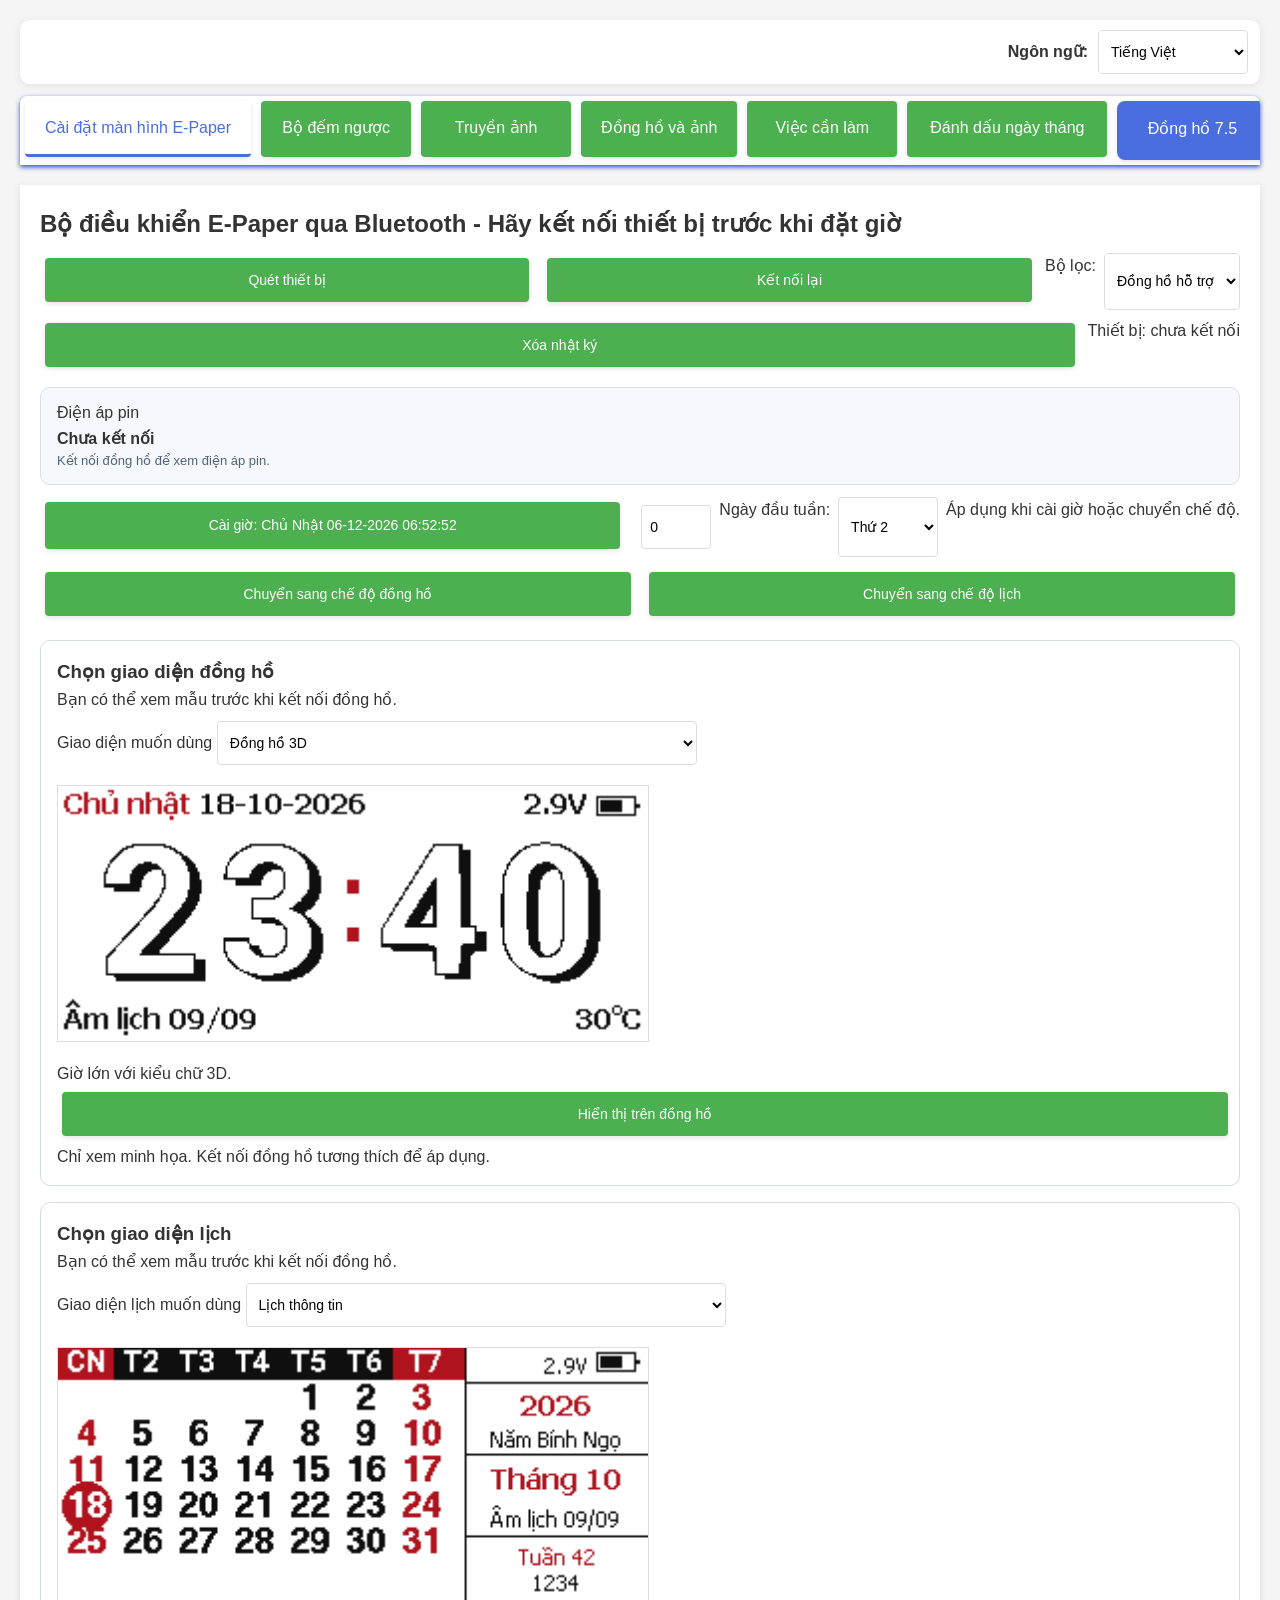
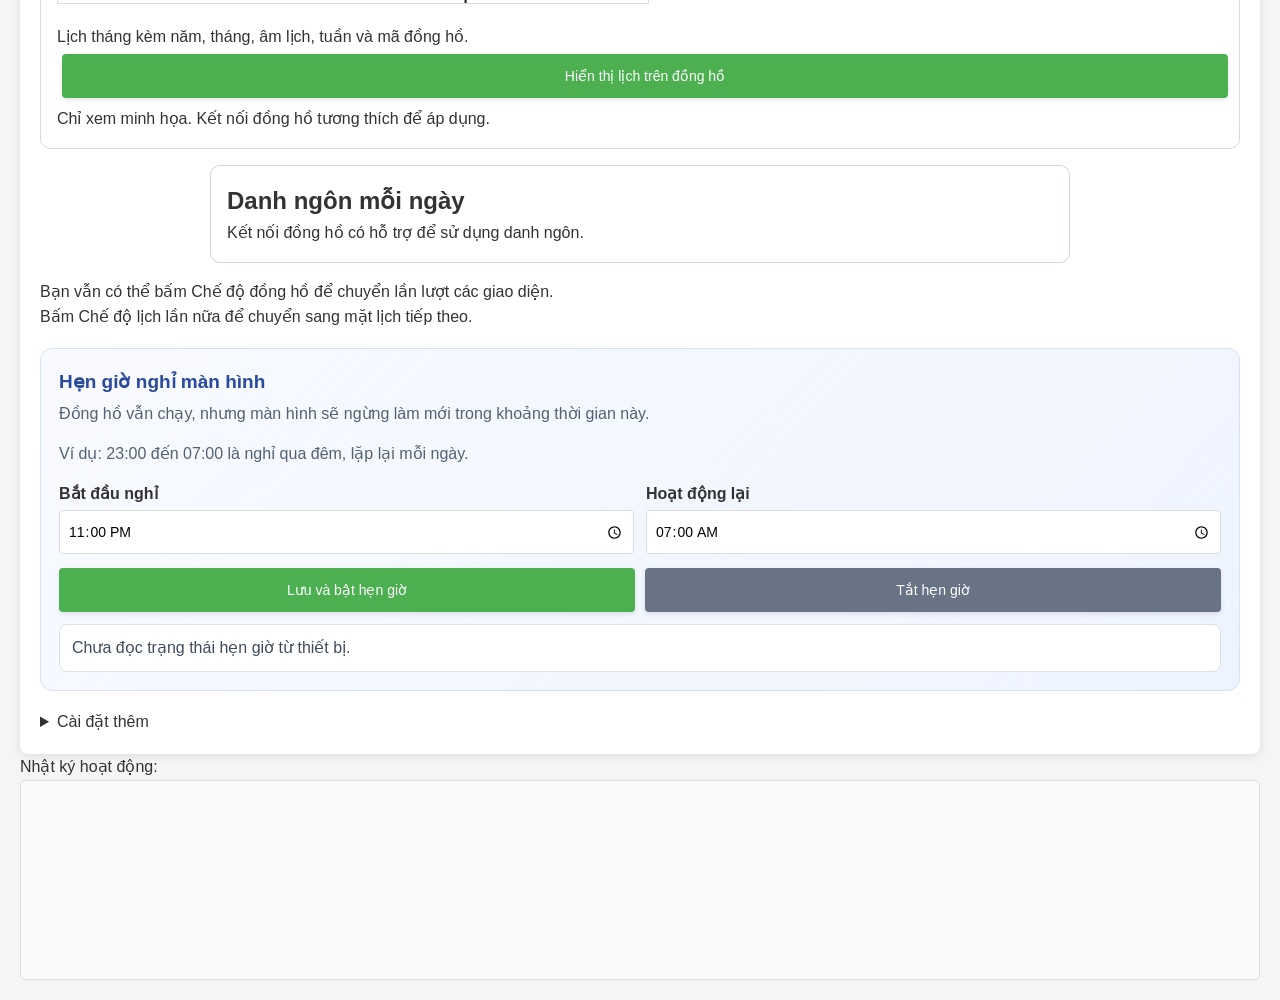
==== commit caa97c16: "Add files via upload" ====
--- a/index.html
+++ b/index.html
@@ -998,7 +998,7 @@
     <script src="website-en-1.js?v=904fa24bcf58"></script>
     <script src="website-en-2.js?v=912dc4029ee7"></script>
     <script src="website-en-3.js?v=34d64829e8a5"></script>
-    <script src="website-en-clock-album.js?v=61.89"></script>
+    <script src="website-en-clock-album.js?v=61.91"></script>
     <script src="website-i18n.js?v=61.80"></script>
     <script src="clock-image-processing.js?v=5.9.7"></script>
     <script src="shared-battery.js?v=5.9.7"></script>
@@ -1305,7 +1305,7 @@
             <button id="clock-image-tab-button" class="tab-button" data-tab="tab-clock-image">Đồng hồ và ảnh</button>
             <button class="tab-button" data-tab="tab-vn-todo">Việc cần làm</button>
             <button class="tab-button" data-tab="tab-date-marks" style="min-width:200px">Đánh dấu ngày tháng</button>
-            <a id="clock75-original-button" class="tab-button clock75-direct-link" href="clock75/html/index.html?v=61.89">Đồng hồ 7.5</a>
+            <a id="clock75-original-button" class="tab-button clock75-direct-link" href="clock75/html/index.html?v=61.91">Đồng hồ 7.5</a>
             <button id="dfu-tab-button" class="tab-button" data-tab="tab-dfu">Settings</button>
             <button class="tab-button" data-tab="tab-led-effects">Đèn / hiệu ứng</button>
         </div>
@@ -1616,6 +1616,37 @@
 <button type="button" data-art-season="summer" style="background:#f8fafc;color:#172033;border:1px solid #cbd5e1;padding:6px"><img src="[data-uri]" alt="Hạ" style="width:100%;display:block"><span>Hạ</span></button>
 <button type="button" data-art-season="autumn" style="background:#f8fafc;color:#172033;border:1px solid #cbd5e1;padding:6px"><img src="[data-uri]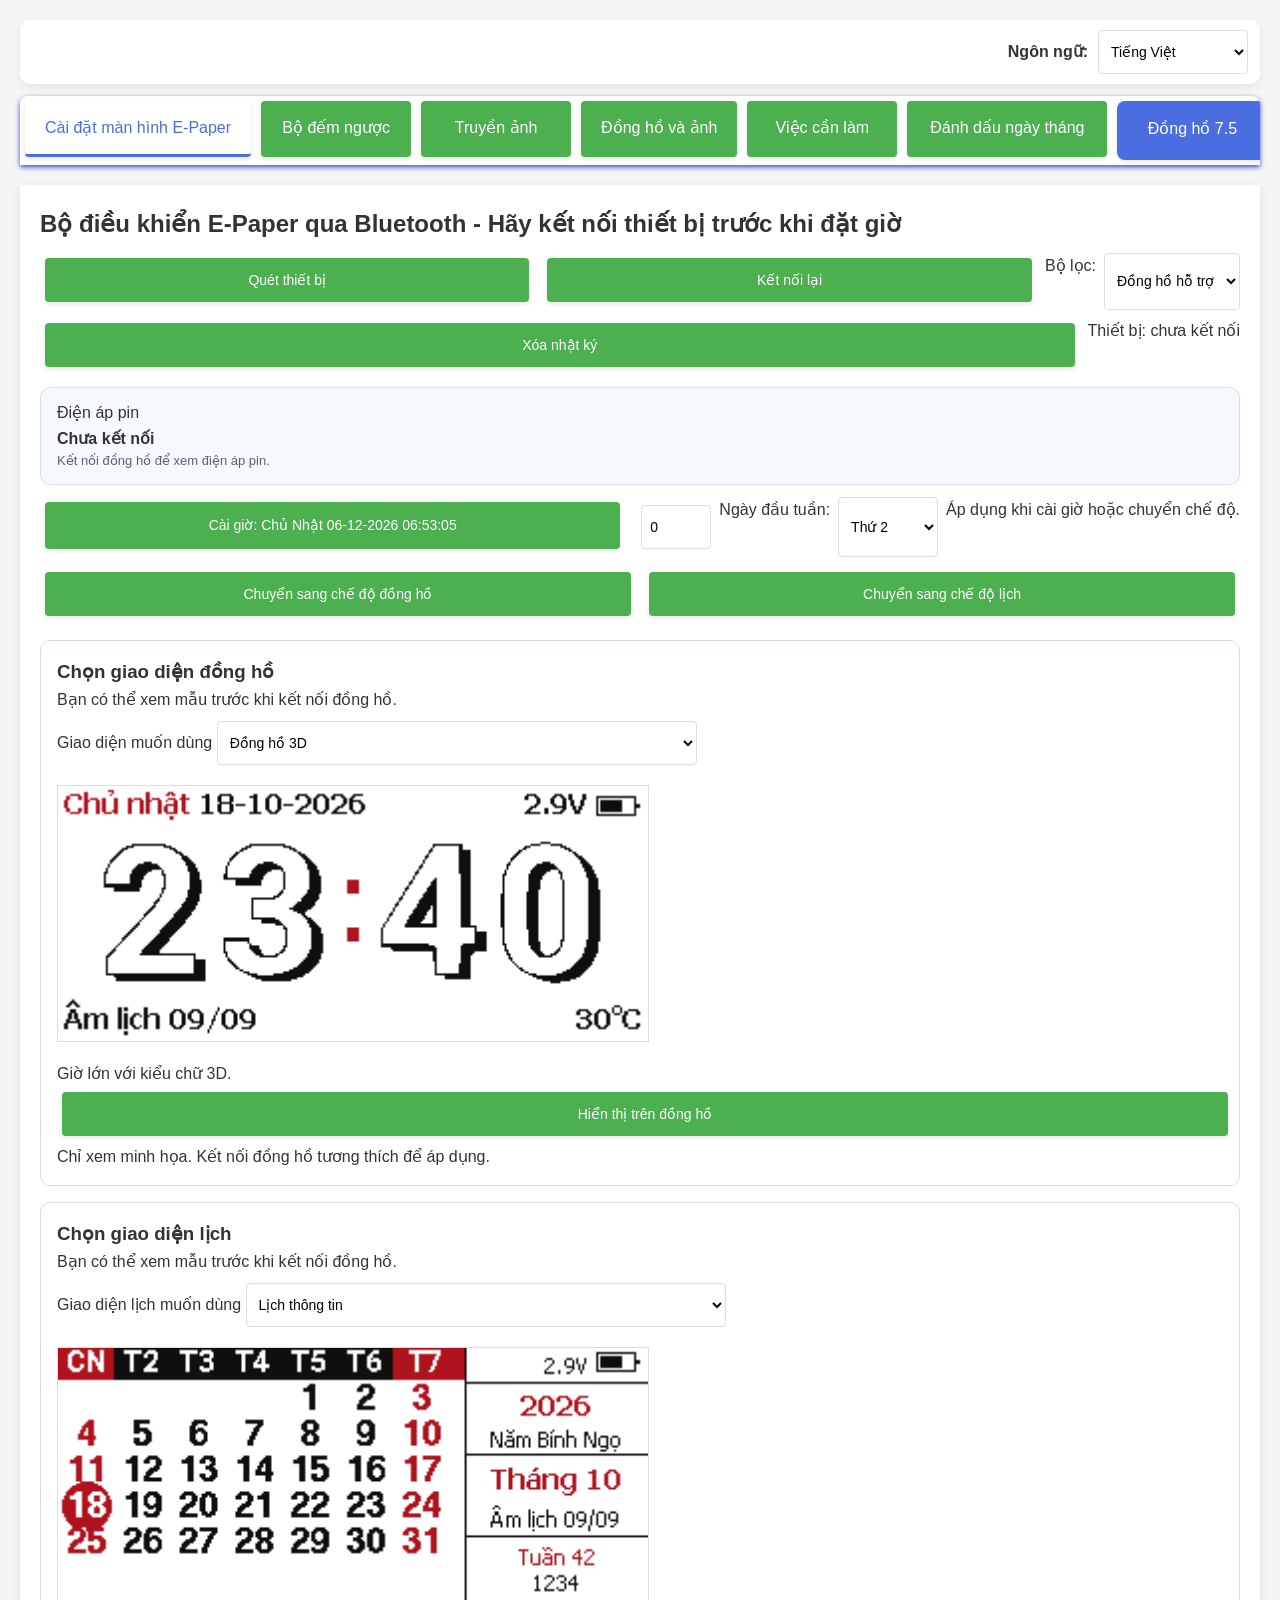
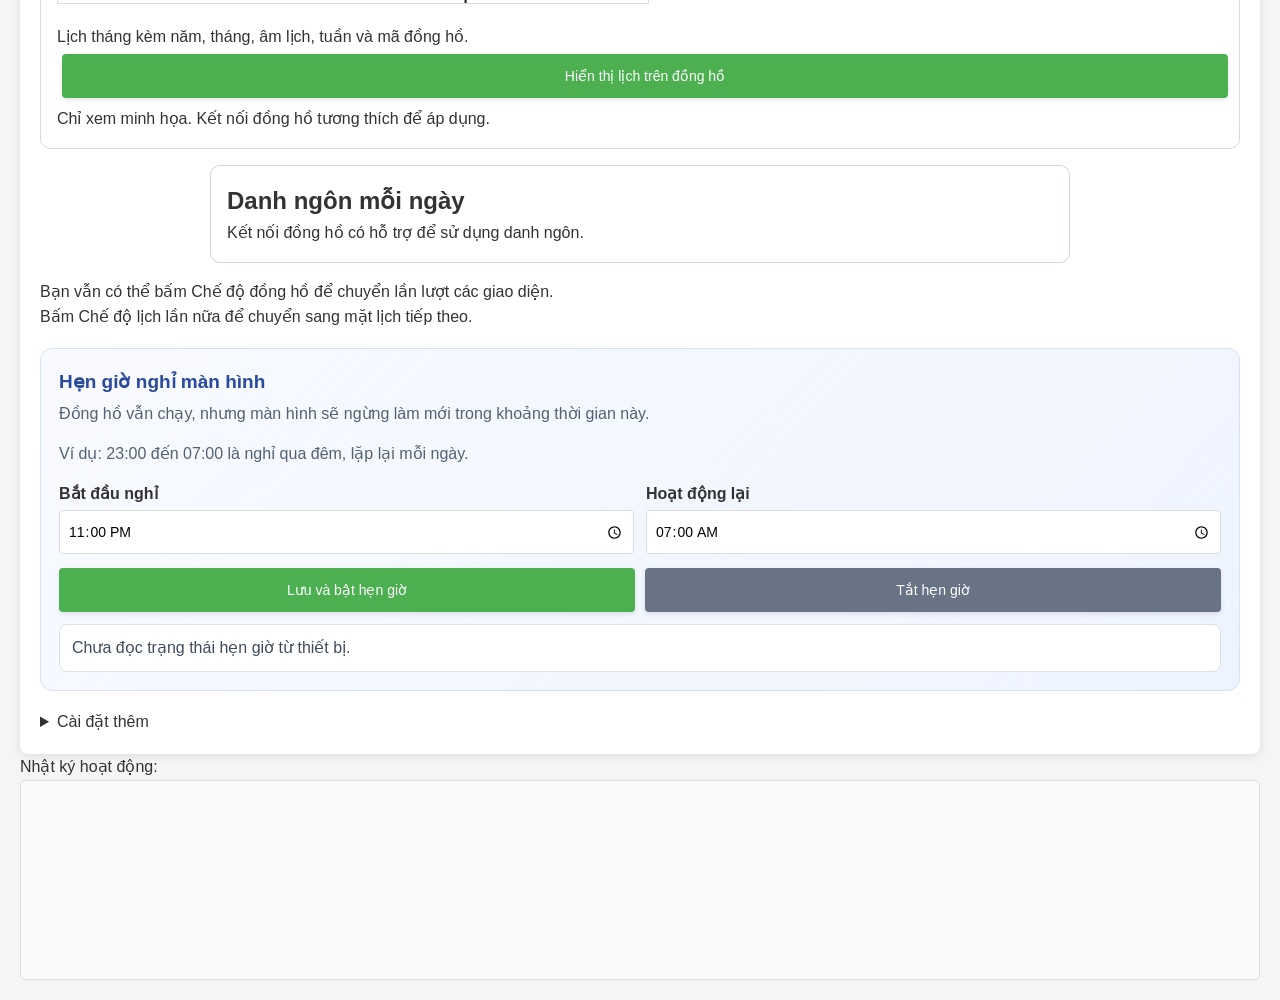
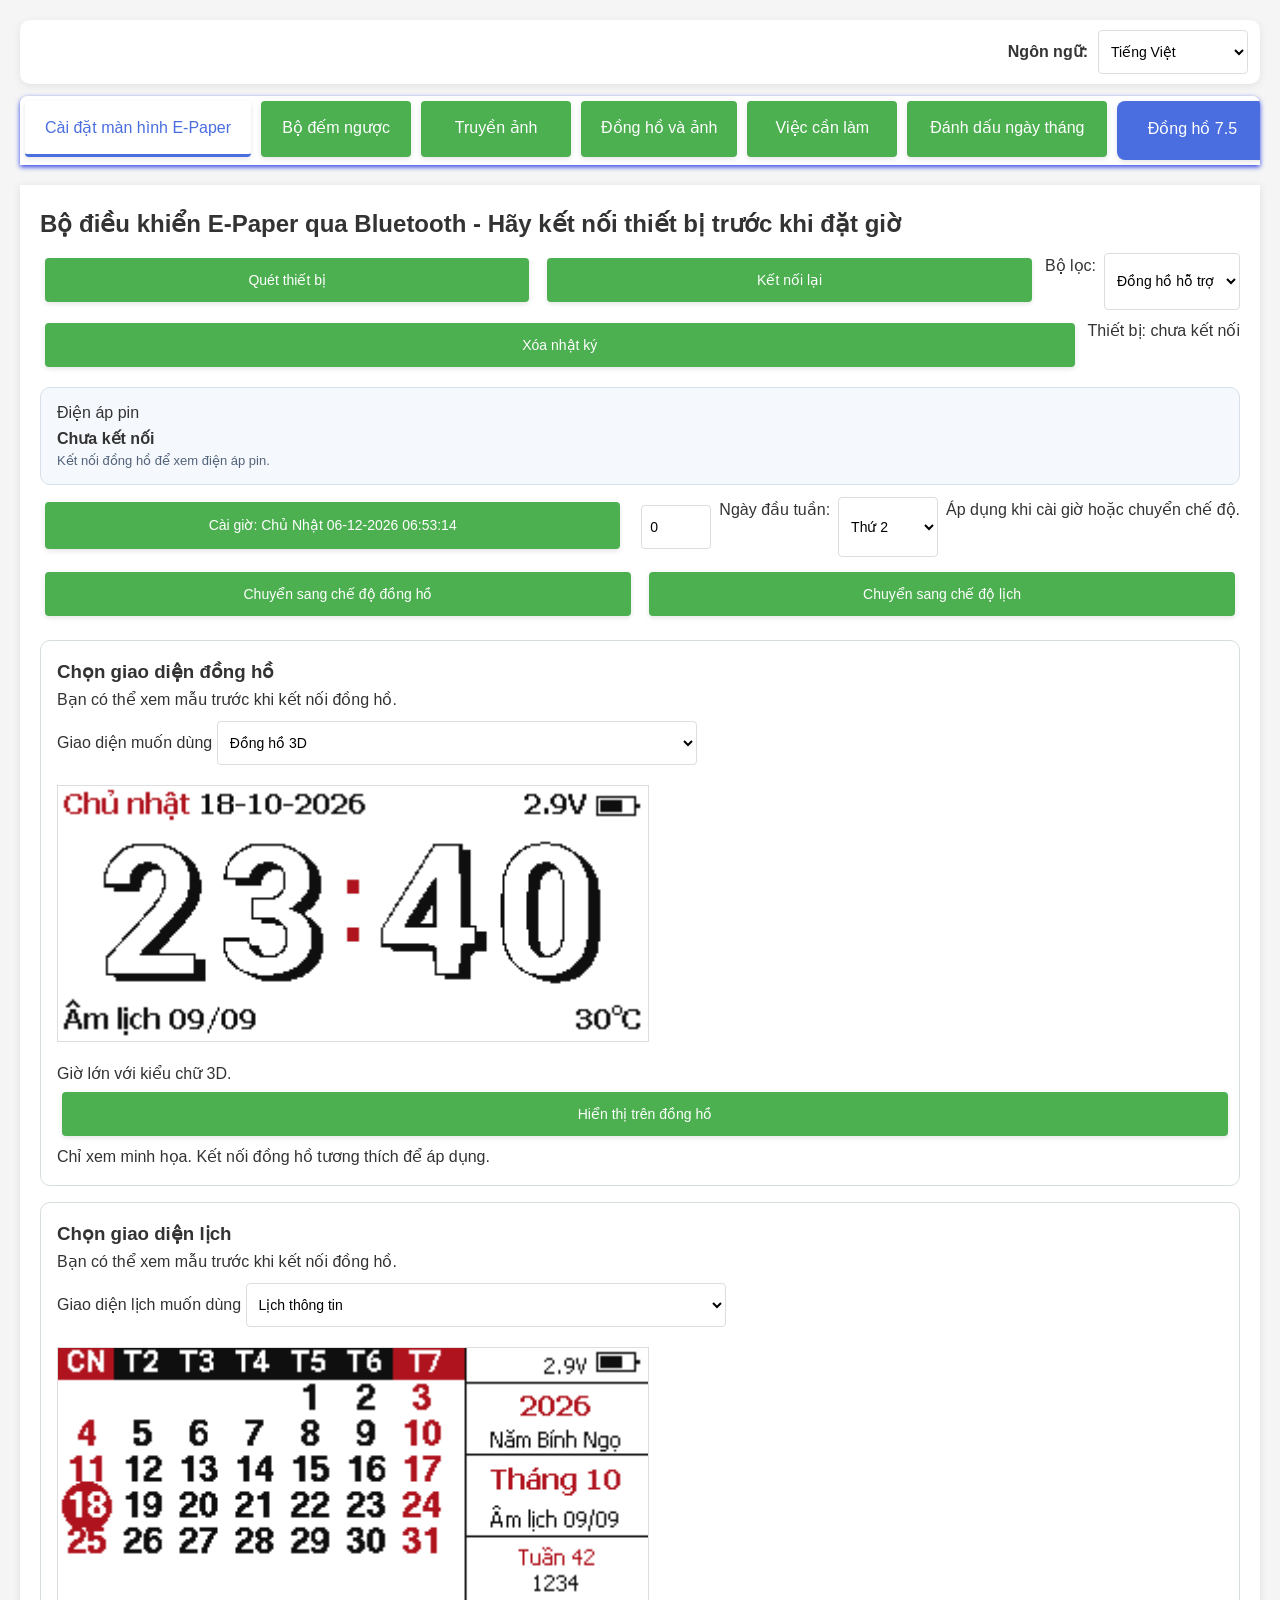
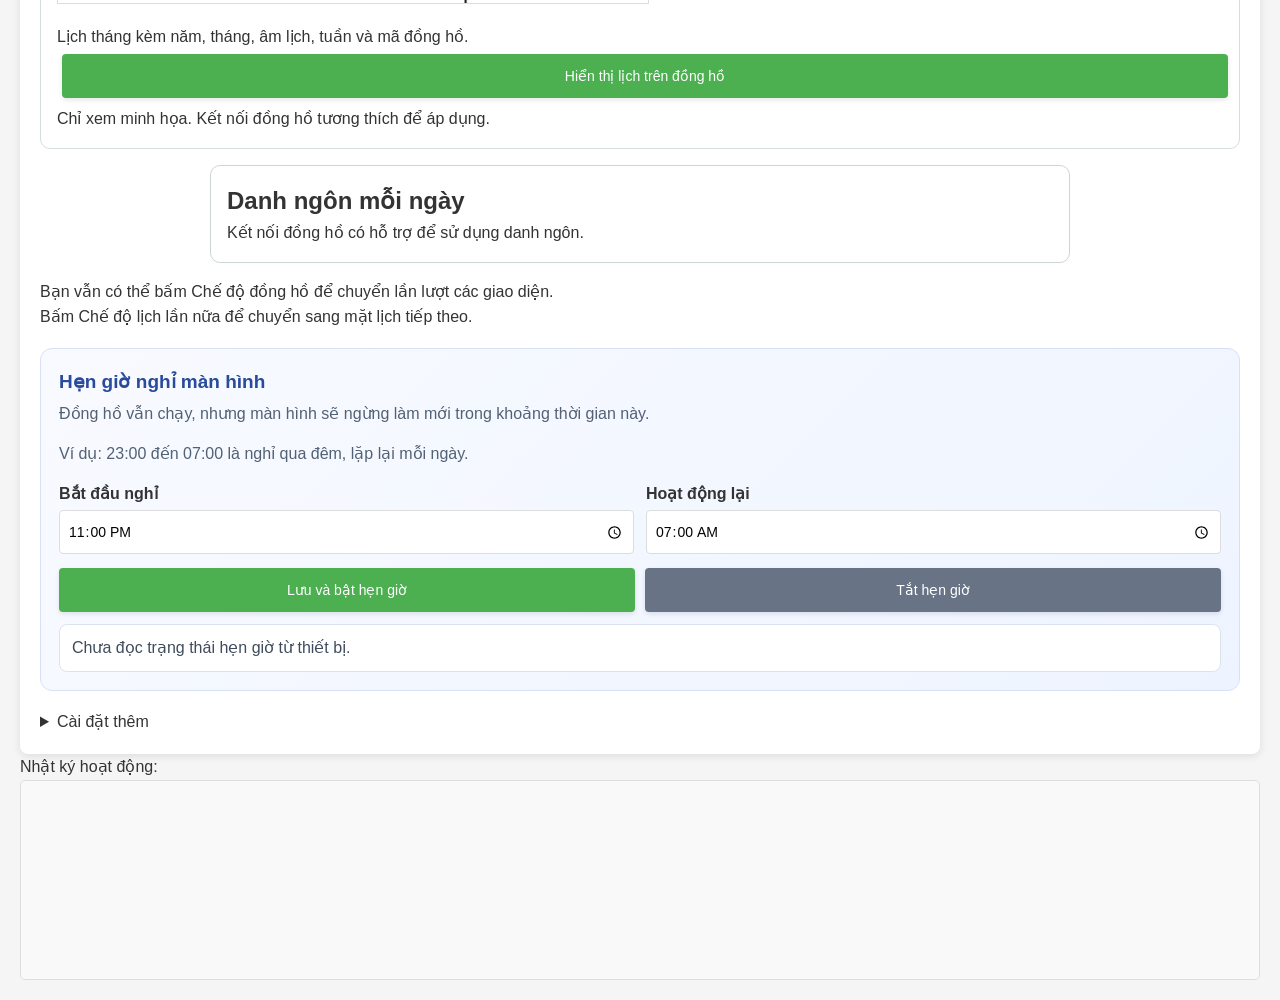
